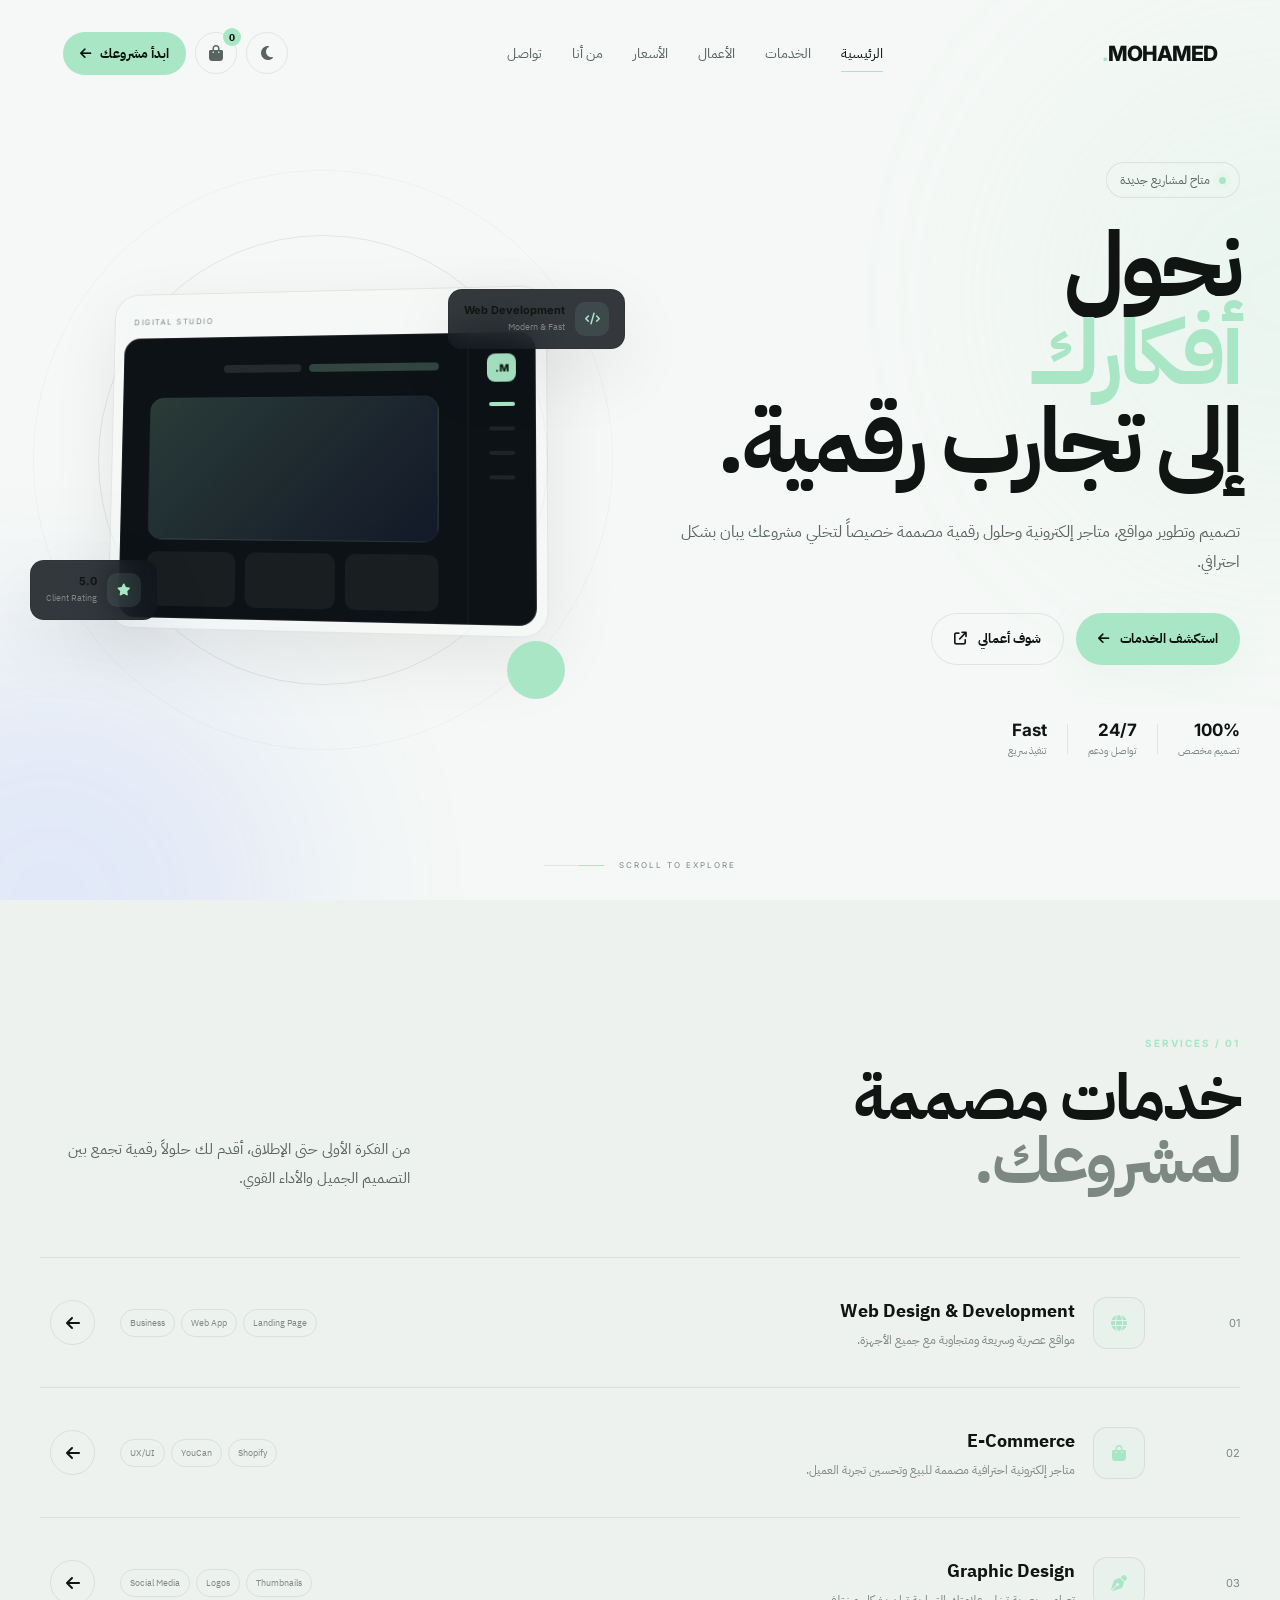
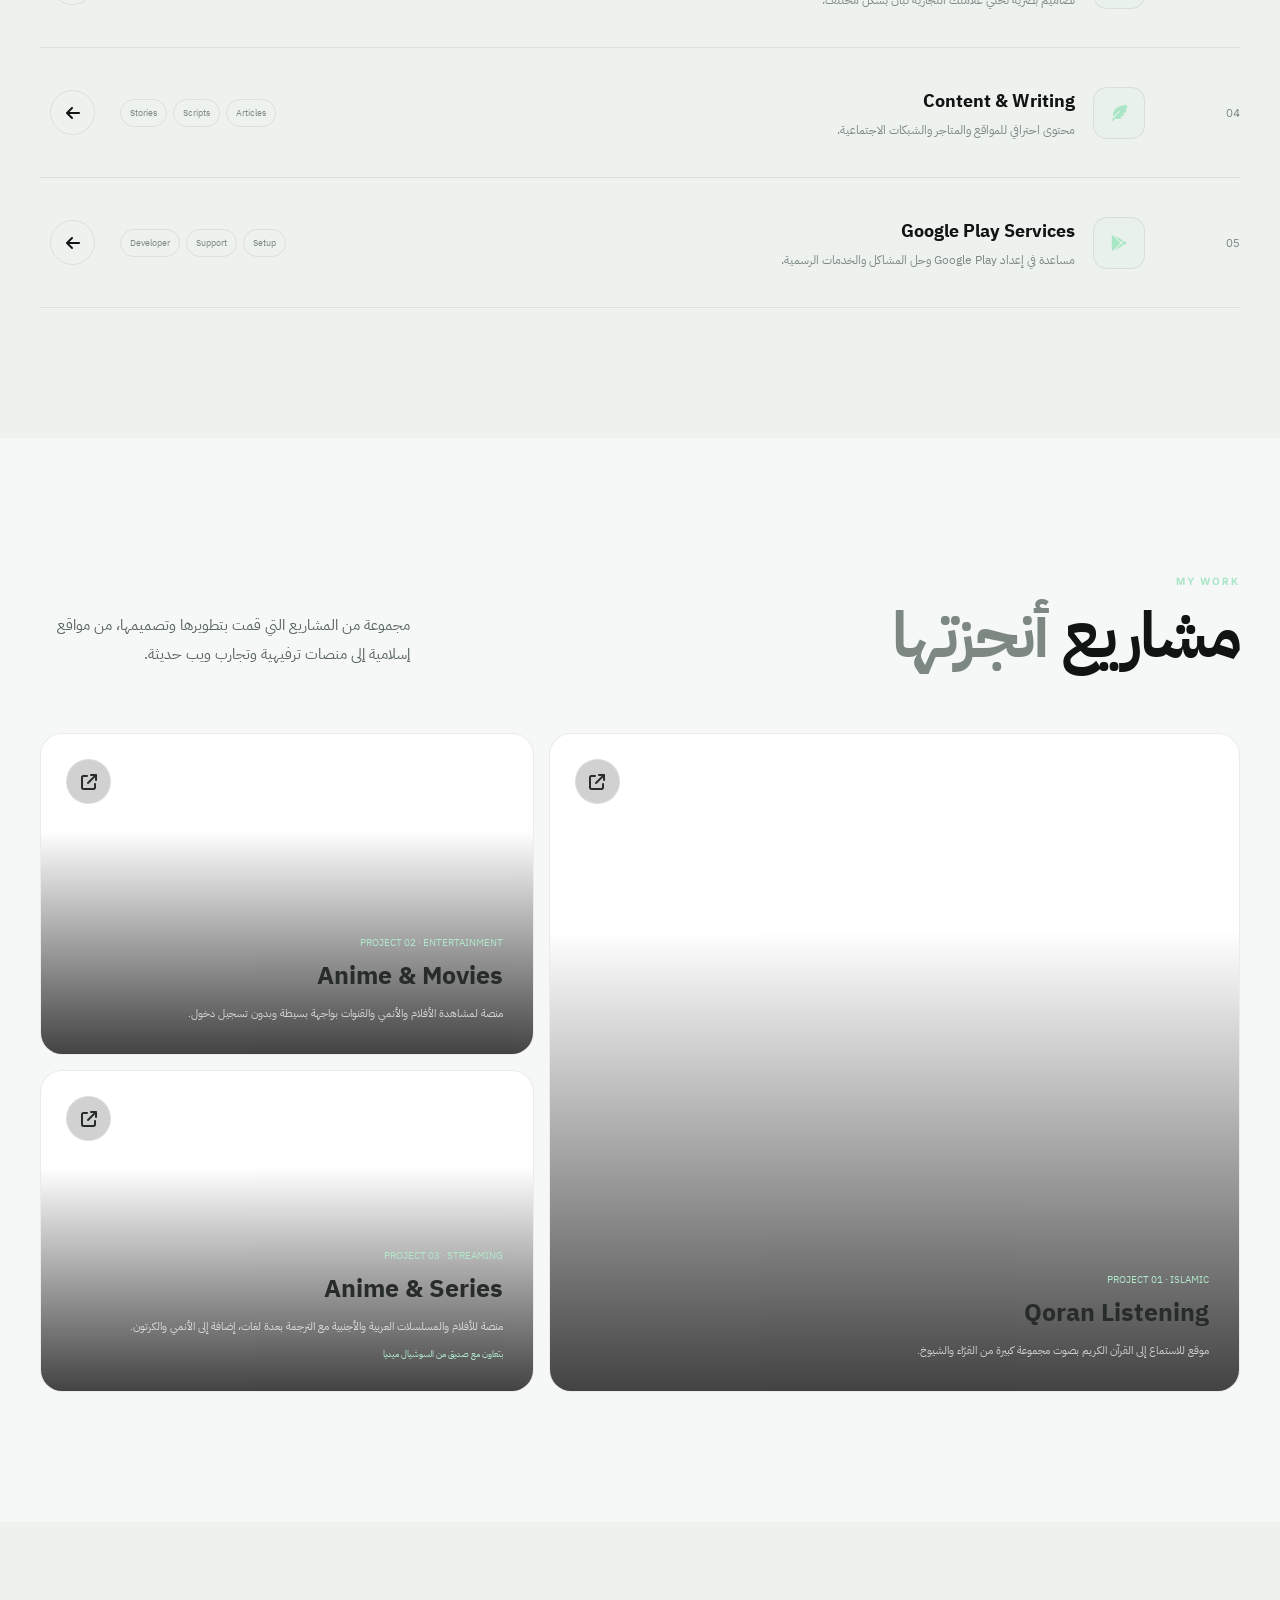
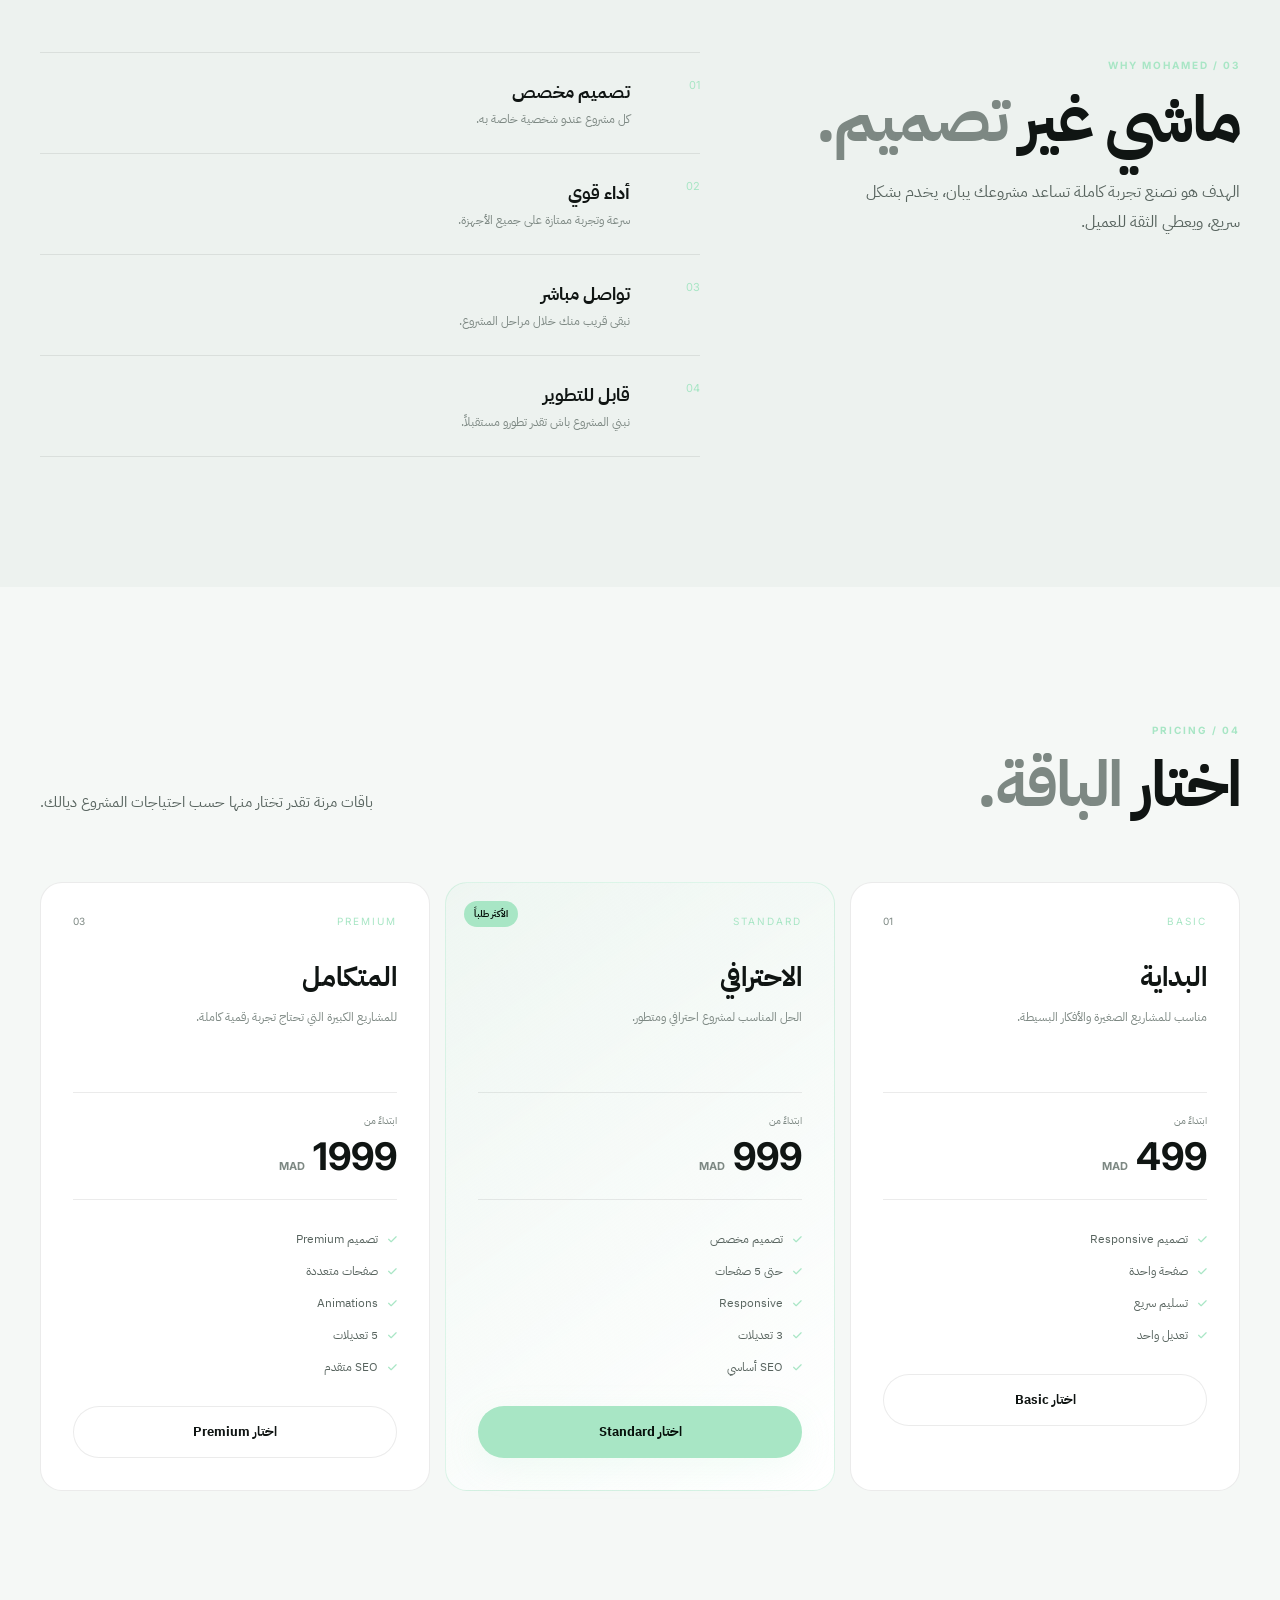
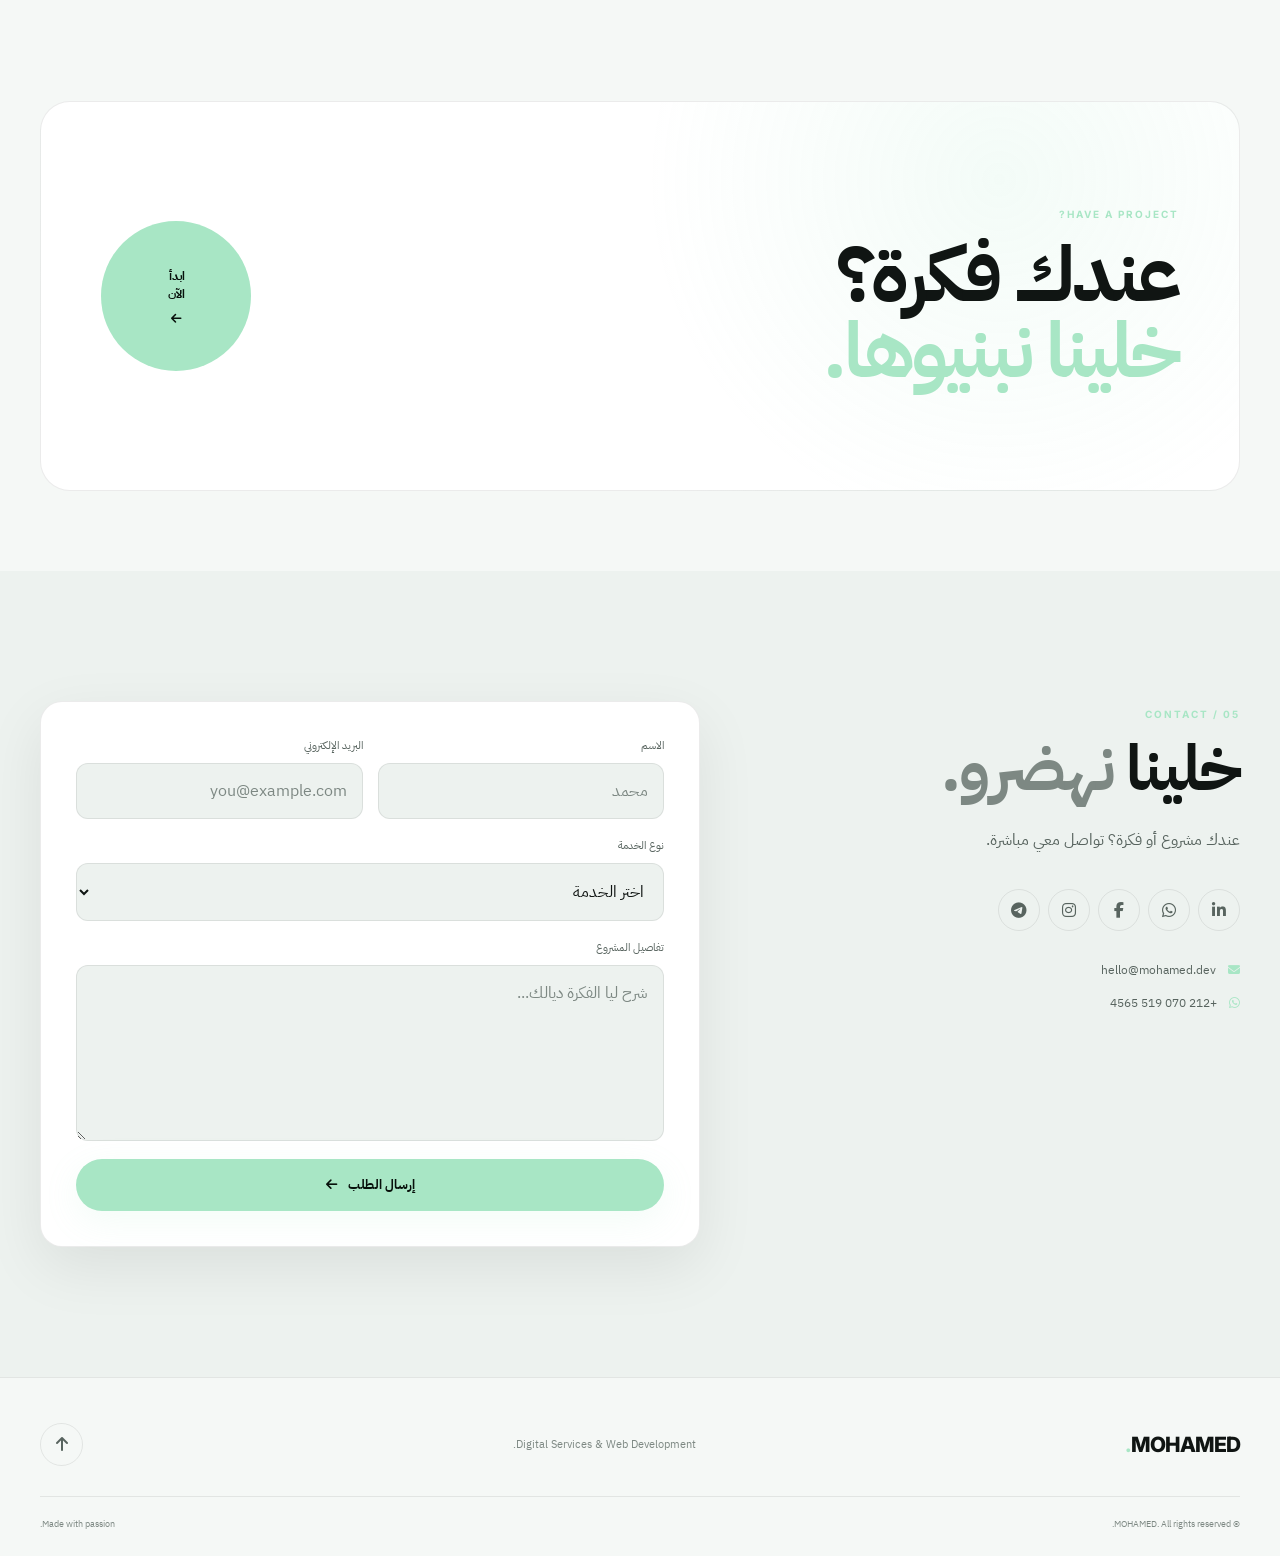
==== index.html @ 5c49cb7f "Add files via upload" ====
<!DOCTYPE html>
<html lang="ar" dir="rtl">
<head>
  <meta charset="UTF-8">
  <meta name="viewport" content="width=device-width, initial-scale=1.0">

  <title>MOHAMED — Digital Services</title>

  <meta name="description"
    content="MOHAMED — خدمات رقمية احترافية في تصميم وتطوير المواقع والتجارة الإلكترونية والتصميم.">

  <link rel="preconnect" href="https://fonts.googleapis.com">
  <link rel="preconnect" href="https://fonts.gstatic.com" crossorigin>

  <link href="https://fonts.googleapis.com/css2?family=IBM+Plex+Sans+Arabic:wght@400;500;600;700&family=Inter:wght@400;500;600;700;800&display=swap" rel="stylesheet">

  <link rel="stylesheet"
    href="https://cdnjs.cloudflare.com/ajax/libs/font-awesome/6.7.2/css/all.min.css">

  <link rel="stylesheet" href="style.css">
</head>

<body>

  <!-- PRELOADER -->
  <div id="preloader">
    <div class="loader-logo">M<span>.</span></div>
  </div>


  <!-- HEADER -->
  <header class="header" id="header">

    <nav class="navbar container">

      <a href="#home" class="logo">
        MOHAMED<span>.</span>
      </a>

      <div class="nav-menu" id="navMenu">

        <a href="#home" class="nav-link active">الرئيسية</a>
        <a href="#services" class="nav-link">الخدمات</a>
        <a href="#work" class="nav-link">الأعمال</a>
        <a href="#pricing" class="nav-link">الأسعار</a>
        <a href="#about" class="nav-link">من أنا</a>
        <a href="#contact" class="nav-link">تواصل</a>

      </div>

      <div class="nav-actions">

        <button class="icon-btn" id="themeToggle">
          <i class="fa-solid fa-moon"></i>
        </button>

        <button class="icon-btn cart-btn" id="cartButton">
          <i class="fa-solid fa-bag-shopping"></i>
          <span class="cart-count" id="cartCount">0</span>
        </button>

        <a href="#contact" class="nav-cta">
          ابدأ مشروعك
          <i class="fa-solid fa-arrow-left"></i>
        </a>

        <button class="mobile-toggle" id="mobileToggle">
          <span></span>
          <span></span>
          <span></span>
        </button>

      </div>

    </nav>

  </header>


  <!-- MAIN -->
  <main>


    <!-- HERO -->
    <section class="hero section" id="home">

      <div class="hero-grid"></div>

      <div class="hero-glow hero-glow-one"></div>
      <div class="hero-glow hero-glow-two"></div>

      <div class="container hero-container">

        <div class="hero-content">

          <div class="hero-badge">
            <span class="status-dot"></span>
            متاح لمشاريع جديدة
          </div>

          <h1 class="hero-title">
            نحول
            <span>أفكارك</span>
            إلى تجارب رقمية.
          </h1>

          <p class="hero-description">
            تصميم وتطوير مواقع، متاجر إلكترونية وحلول رقمية
            مصممة خصيصاً لتخلي مشروعك يبان بشكل احترافي.
          </p>

          <div class="hero-actions">

            <a href="#services" class="btn btn-primary">
              استكشف الخدمات
              <i class="fa-solid fa-arrow-left"></i>
            </a>

            <a href="#work" class="btn btn-secondary">
              شوف أعمالي
              <i class="fa-solid fa-arrow-up-right-from-square"></i>
            </a>

          </div>


          <div class="hero-trust">

            <div class="trust-item">
              <strong>100%</strong>
              <span>تصميم مخصص</span>
            </div>

            <div class="trust-line"></div>

            <div class="trust-item">
              <strong>24/7</strong>
              <span>تواصل ودعم</span>
            </div>

            <div class="trust-line"></div>

            <div class="trust-item">
              <strong>Fast</strong>
              <span>تنفيذ سريع</span>
            </div>

          </div>

        </div>


        <!-- HERO VISUAL -->
        <div class="hero-visual">

          <div class="visual-orbit orbit-one"></div>
          <div class="visual-orbit orbit-two"></div>

          <div class="visual-card main-card">

            <div class="card-top">

              <div class="window-dots">
                <span></span>
                <span></span>
                <span></span>
              </div>

              <span class="card-label">
                DIGITAL STUDIO
              </span>

            </div>


            <div class="visual-screen">

              <div class="screen-sidebar">

                <div class="sidebar-logo">
                  M.
                </div>

                <span class="sidebar-line active"></span>
                <span class="sidebar-line"></span>
                <span class="sidebar-line"></span>
                <span class="sidebar-line"></span>

              </div>


              <div class="screen-content">

                <div class="screen-heading">
                  <span></span>
                  <span></span>
                </div>

                <div class="screen-large"></div>

                <div class="screen-row">
                  <div></div>
                  <div></div>
                  <div></div>
                </div>

              </div>

            </div>

          </div>


          <div class="floating-card floating-card-one">

            <div class="floating-icon">
              <i class="fa-solid fa-code"></i>
            </div>

            <div>
              <strong>Web Development</strong>
              <small>Modern & Fast</small>
            </div>

          </div>


          <div class="floating-card floating-card-two">

            <div class="mini-rating">
              <i class="fa-solid fa-star"></i>
            </div>

            <div>
              <strong>5.0</strong>
              <small>Client Rating</small>
            </div>

          </div>


          <div class="floating-circle">
            <i class="fa-solid fa-arrow-up-right"></i>
          </div>

        </div>

      </div>


      <div class="hero-scroll">

        <span>SCROLL TO EXPLORE</span>

        <div class="scroll-line">
          <span></span>
        </div>

      </div>

    </section>


    <!-- SERVICES -->
    <section class="services section" id="services">

      <div class="container">

        <div class="section-header">

          <div>

            <span class="section-kicker">
              SERVICES / 01
            </span>

            <h2 class="section-title">
              خدمات مصممة
              <span>لمشروعك.</span>
            </h2>

          </div>

          <p class="section-description">
            من الفكرة الأولى حتى الإطلاق، أقدم لك حلولاً رقمية
            تجمع بين التصميم الجميل والأداء القوي.
          </p>

        </div>


        <div class="services-list">


          <!-- SERVICE 01 -->
          <article class="service-item" data-service="web">

            <div class="service-number">01</div>

            <div class="service-main">

              <div class="service-icon">
                <i class="fa-solid fa-globe"></i>
              </div>

              <div>
                <h3>Web Design & Development</h3>

                <p>
                  مواقع عصرية وسريعة ومتجاوبة مع جميع الأجهزة.
                </p>
              </div>

            </div>

            <div class="service-tags">
              <span>Landing Page</span>
              <span>Web App</span>
              <span>Business</span>
            </div>

            <button class="service-arrow">
              <i class="fa-solid fa-arrow-left"></i>
            </button>

          </article>


          <!-- SERVICE 02 -->
          <article class="service-item" data-service="ecommerce">

            <div class="service-number">02</div>

            <div class="service-main">

              <div class="service-icon">
                <i class="fa-solid fa-bag-shopping"></i>
              </div>

              <div>
                <h3>E-Commerce</h3>

                <p>
                  متاجر إلكترونية احترافية مصممة للبيع وتحسين تجربة العميل.
                </p>
              </div>

            </div>

            <div class="service-tags">
              <span>Shopify</span>
              <span>YouCan</span>
              <span>UX/UI</span>
            </div>

            <button class="service-arrow">
              <i class="fa-solid fa-arrow-left"></i>
            </button>

          </article>


          <!-- SERVICE 03 -->
          <article class="service-item" data-service="design">

            <div class="service-number">03</div>

            <div class="service-main">

              <div class="service-icon">
                <i class="fa-solid fa-pen-nib"></i>
              </div>

              <div>
                <h3>Graphic Design</h3>

                <p>
                  تصاميم بصرية تخلي علامتك التجارية تبان بشكل مختلف.
                </p>
              </div>

            </div>

            <div class="service-tags">
              <span>Thumbnails</span>
              <span>Logos</span>
              <span>Social Media</span>
            </div>

            <button class="service-arrow">
              <i class="fa-solid fa-arrow-left"></i>
            </button>

          </article>


          <!-- SERVICE 04 -->
          <article class="service-item" data-service="content">

            <div class="service-number">04</div>

            <div class="service-main">

              <div class="service-icon">
                <i class="fa-solid fa-feather-pointed"></i>
              </div>

              <div>
                <h3>Content & Writing</h3>

                <p>
                  محتوى احترافي للمواقع والمتاجر والشبكات الاجتماعية.
                </p>
              </div>

            </div>

            <div class="service-tags">
              <span>Articles</span>
              <span>Scripts</span>
              <span>Stories</span>
            </div>

            <button class="service-arrow">
              <i class="fa-solid fa-arrow-left"></i>
            </button>

          </article>


          <!-- SERVICE 05 -->
          <article class="service-item" data-service="google-play">

            <div class="service-number">05</div>

            <div class="service-main">

              <div class="service-icon">
                <i class="fa-brands fa-google-play"></i>
              </div>

              <div>
                <h3>Google Play Services</h3>

                <p>
                  مساعدة في إعداد Google Play وحل المشاكل والخدمات الرسمية.
                </p>
              </div>

            </div>

            <div class="service-tags">
              <span>Setup</span>
              <span>Support</span>
              <span>Developer</span>
            </div>

            <button class="service-arrow">
              <i class="fa-solid fa-arrow-left"></i>
            </button>

          </article>

        </div>

      </div>

    </section>
    <!-- =========================
         WORK / PORTFOLIO
    ========================== -->
   <!-- =========================================
     PROJECTS / MY WORK
========================================= -->

<section class="section work" id="projects">

  <div class="container">

    <div class="section-header">

      <div>
        <span class="section-kicker">
          MY WORK
        </span>

        <h2 class="section-title">
          مشاريع <span>أنجزتها</span>
        </h2>
      </div>

      <p class="section-description">
        مجموعة من المشاريع التي قمت بتطويرها وتصميمها،
        من مواقع إسلامية إلى منصات ترفيهية وتجارب ويب حديثة.
      </p>

    </div>


    <div class="work-grid">


      <!-- PROJECT 01 -->

      <article class="project-card project-large">

        <div
          class="project-image project-image-one"
          style="
            background-image:
            url('https://i.ibb.co/Y4vhKQYw/img3.jpg');
          "
        >

          <div class="project-overlay">

            <span>PROJECT 01 · ISLAMIC</span>

            <h3>
              Qoran Listening
            </h3>

            <p>
              موقع للاستماع إلى القرآن الكريم
              بصوت مجموعة كبيرة من القرّاء والشيوخ.
            </p>

            <a
              href="https://mohamed-web-site.github.io/Qoran-listin-free/"
              target="_blank"
              rel="noopener noreferrer"
              aria-label="فتح مشروع القرآن الكريم"
            >
              <i class="fa-solid fa-arrow-up-right-from-square"></i>
            </a>

          </div>

        </div>

      </article>



      <!-- PROJECT 02 -->

      <article class="project-card">

        <div
          class="project-image project-image-two"
          style="
            background-image:
            url('https://i.ibb.co/Mxp50RNy/img.jpg');
          "
        >

          <div class="project-overlay">

            <span>PROJECT 02 · ENTERTAINMENT</span>

            <h3>
              Anime & Movies
            </h3>

            <p>
              منصة لمشاهدة الأفلام والأنمي والقنوات
              بواجهة بسيطة وبدون تسجيل دخول.
            </p>

            <a
              href="https://mohamed-web-site.github.io/Anime-film-canel-watched-free/"
              target="_blank"
              rel="noopener noreferrer"
              aria-label="فتح مشروع الأفلام والأنمي"
            >
              <i class="fa-solid fa-arrow-up-right-from-square"></i>
            </a>

          </div>

        </div>

      </article>



      <!-- PROJECT 03 -->

      <article class="project-card">

        <div
          class="project-image project-image-three"
          style="
            background-image:
            url('https://i.ibb.co/xKLmGhvF/img2g.jpg');
          "
        >

          <div class="project-overlay">

            <span>PROJECT 03 · STREAMING</span>

            <h3>
              Anime & Series
            </h3>

            <p>
              منصة للأفلام والمسلسلات العربية والأجنبية
              مع الترجمة بعدة لغات، إضافة إلى الأنمي والكرتون.
            </p>

            <small>
              بتعاون مع صديق من السوشيال ميديا
            </small>

            <a
              href="https://mohamed-web-site.github.io/abdo-moha-Spiky-pro-anime-film-sirei-watched-free/"
              target="_blank"
              rel="noopener noreferrer"
              aria-label="فتح مشروع الأنمي والمسلسلات"
            >
              <i class="fa-solid fa-arrow-up-right-from-square"></i>
            </a>

          </div>

        </div>

      </article>

    </div>

  </div>

</section>
    <!-- =========================
         WHY MOHAMED
    ========================== -->
    <section class="why section" id="about">

      <div class="container why-container">

        <div class="why-intro">

          <span class="section-kicker">
            WHY MOHAMED / 03
          </span>

          <h2 class="section-title">
            ماشي غير
            <span>تصميم.</span>
          </h2>

          <p>
            الهدف هو نصنع تجربة كاملة تساعد مشروعك يبان،
            يخدم بشكل سريع، ويعطي الثقة للعميل.
          </p>

        </div>


        <div class="why-list">

          <div class="why-item">

            <span>01</span>

            <div>
              <h3>تصميم مخصص</h3>
              <p>كل مشروع عندو شخصية خاصة به.</p>
            </div>

          </div>


          <div class="why-item">

            <span>02</span>

            <div>
              <h3>أداء قوي</h3>
              <p>سرعة وتجربة ممتازة على جميع الأجهزة.</p>
            </div>

          </div>


          <div class="why-item">

            <span>03</span>

            <div>
              <h3>تواصل مباشر</h3>
              <p>نبقى قريب منك خلال مراحل المشروع.</p>
            </div>

          </div>


          <div class="why-item">

            <span>04</span>

            <div>
              <h3>قابل للتطوير</h3>
              <p>نبني المشروع باش تقدر تطورو مستقبلاً.</p>
            </div>

          </div>

        </div>

      </div>

    </section>


    <!-- =========================
         PRICING
    ========================== -->
    <section class="pricing section" id="pricing">

      <div class="container">

        <div class="section-header">

          <div>
            <span class="section-kicker">
              PRICING / 04
            </span>

            <h2 class="section-title">
              اختار
              <span>الباقة.</span>
            </h2>
          </div>

          <p class="section-description">
            باقات مرنة تقدر تختار منها حسب احتياجات المشروع ديالك.
          </p>

        </div>


        <div class="pricing-grid">


          <!-- BASIC -->
          <article class="pricing-card">

            <div class="pricing-top">

              <span class="pricing-name">
                BASIC
              </span>

              <span class="pricing-number">
                01
              </span>

            </div>

            <h3>
              البداية
            </h3>

            <p>
              مناسب للمشاريع الصغيرة والأفكار البسيطة.
            </p>

            <div class="pricing-price">
              <small>ابتداءً من</small>
              <strong>499 <span>MAD</span></strong>
            </div>

            <ul>

              <li>
                <i class="fa-solid fa-check"></i>
                تصميم Responsive
              </li>

              <li>
                <i class="fa-solid fa-check"></i>
                صفحة واحدة
              </li>

              <li>
                <i class="fa-solid fa-check"></i>
                تسليم سريع
              </li>

              <li>
                <i class="fa-solid fa-check"></i>
                تعديل واحد
              </li>

            </ul>

            <button
              class="btn btn-secondary pricing-btn"
              data-package="Basic">
              اختار Basic
            </button>

          </article>


          <!-- STANDARD -->
          <article class="pricing-card featured">

            <div class="popular-badge">
              الأكثر طلباً
            </div>

            <div class="pricing-top">

              <span class="pricing-name">
                STANDARD
              </span>

              <span class="pricing-number">
                02
              </span>

            </div>

            <h3>
              الاحترافي
            </h3>

            <p>
              الحل المناسب لمشروع احترافي ومتطور.
            </p>

            <div class="pricing-price">
              <small>ابتداءً من</small>
              <strong>999 <span>MAD</span></strong>
            </div>

            <ul>

              <li>
                <i class="fa-solid fa-check"></i>
                تصميم مخصص
              </li>

              <li>
                <i class="fa-solid fa-check"></i>
                حتى 5 صفحات
              </li>

              <li>
                <i class="fa-solid fa-check"></i>
                Responsive
              </li>

              <li>
                <i class="fa-solid fa-check"></i>
                3 تعديلات
              </li>

              <li>
                <i class="fa-solid fa-check"></i>
                SEO أساسي
              </li>

            </ul>

            <button
              class="btn btn-primary pricing-btn"
              data-package="Standard">
              اختار Standard
            </button>

          </article>


          <!-- PREMIUM -->
          <article class="pricing-card">

            <div class="pricing-top">

              <span class="pricing-name">
                PREMIUM
              </span>

              <span class="pricing-number">
                03
              </span>

            </div>

            <h3>
              المتكامل
            </h3>

            <p>
              للمشاريع الكبيرة التي تحتاج تجربة رقمية كاملة.
            </p>

            <div class="pricing-price">
              <small>ابتداءً من</small>
              <strong>1999 <span>MAD</span></strong>
            </div>

            <ul>

              <li>
                <i class="fa-solid fa-check"></i>
                تصميم Premium
              </li>

              <li>
                <i class="fa-solid fa-check"></i>
                صفحات متعددة
              </li>

              <li>
                <i class="fa-solid fa-check"></i>
                Animations
              </li>

              <li>
                <i class="fa-solid fa-check"></i>
                5 تعديلات
              </li>

              <li>
                <i class="fa-solid fa-check"></i>
                SEO متقدم
              </li>

            </ul>

            <button
              class="btn btn-secondary pricing-btn"
              data-package="Premium">
              اختار Premium
            </button>

          </article>

        </div>

      </div>

    </section>


    <!-- =========================
         CTA
    ========================== -->
    <section class="cta-section">

      <div class="container">

        <div class="cta-box">

          <div class="cta-content">

            <span class="section-kicker">
              HAVE A PROJECT?
            </span>

            <h2>
              عندك فكرة؟
              <br>
              <span>خلينا نبنيوها.</span>
            </h2>

          </div>

          <a href="#contact" class="cta-circle">

            <span>
              ابدأ<br>
              الآن
            </span>

            <i class="fa-solid fa-arrow-left"></i>

          </a>

        </div>

      </div>

    </section>


    <!-- =========================
         CONTACT
    ========================== -->
    <section class="contact section" id="contact">

      <div class="container">

        <div class="contact-grid">


          <div class="contact-info">

            <span class="section-kicker">
              CONTACT / 05
            </span>

            <h2 class="section-title">
              خلينا
              <span>نهضرو.</span>
            </h2>

            <p>
              عندك مشروع أو فكرة؟ تواصل معي مباشرة.
            </p>


            <div class="social-links">

              <a
                href="https://www.linkedin.com/in/mohamed-iraqi-320a68382"
                target="_blank"
                rel="noopener noreferrer">
                <i class="fa-brands fa-linkedin-in"></i>
              </a>

              <a
                href="https://wa.me/2120705194565"
                target="_blank"
                rel="noopener noreferrer">
                <i class="fa-brands fa-whatsapp"></i>
              </a>

              <a
                href="https://www.facebook.com/profile.php?id=61587410465549"
                target="_blank"
                rel="noopener noreferrer">
                <i class="fa-brands fa-facebook-f"></i>
              </a>

              <a
                href="https://www.instagram.com/miiii__11_"
                target="_blank"
                rel="noopener noreferrer">
                <i class="fa-brands fa-instagram"></i>
              </a>

              <a
                href="https://t.me/MOHAMED_WAC_11"
                target="_blank"
                rel="noopener noreferrer">
                <i class="fa-brands fa-telegram"></i>
              </a>

            </div>


            <div class="contact-links">

              <a href="mailto:hello@mohamed.dev">
                <i class="fa-solid fa-envelope"></i>
                <span>hello@mohamed.dev</span>
              </a>

              <a href="https://wa.me/212705194565"
                 target="_blank">
                <i class="fa-brands fa-whatsapp"></i>
                <span>+212 070 519 4565</span>
              </a>

            </div>

          </div>


          <form class="contact-form" id="contactForm">

            <div class="form-row">

              <div class="form-group">

                <label for="name">
                  الاسم
                </label>

                <input
                  type="text"
                  id="name"
                  name="name"
                  placeholder="محمد"
                  required>

              </div>


              <div class="form-group">

                <label for="email">
                  البريد الإلكتروني
                </label>

                <input
                  type="email"
                  id="email"
                  name="email"
                  placeholder="you@example.com"
                  required>

              </div>

            </div>


            <div class="form-group">

              <label for="subject">
                نوع الخدمة
              </label>

              <select id="subject" name="subject">

                <option value="">
                  اختر الخدمة
                </option>

                <option value="web">
                  Web Design & Development
                </option>

                <option value="ecommerce">
                  E-Commerce
                </option>

                <option value="design">
                  Graphic Design
                </option>

                <option value="content">
                  Content & Writing
                </option>

                <option value="google-play">
                  Google Play Services
                </option>

              </select>

            </div>


            <div class="form-group">

              <label for="message">
                تفاصيل المشروع
              </label>

              <textarea
                id="message"
                name="message"
                rows="6"
                placeholder="شرح ليا الفكرة ديالك..."
                required></textarea>

            </div>


            <button
              type="submit"
              class="btn btn-primary form-submit">

              إرسال الطلب

              <i class="fa-solid fa-arrow-left"></i>

            </button>

          </form>

        </div>

      </div>

    </section>

  </main>


  <!-- =========================
       FOOTER
  ========================== -->
  <footer class="footer">

    <div class="container">

      <div class="footer-top">

        <a href="#home" class="logo">
          MOHAMED<span>.</span>
        </a>

        <p>
          Digital Services & Web Development.
        </p>

        <a href="#home"
           class="back-top"
           aria-label="العودة للأعلى">

          <i class="fa-solid fa-arrow-up"></i>

        </a>

      </div>


      <div class="footer-bottom">

        <span>
          © <span id="currentYear"></span>
          MOHAMED. All rights reserved.
        </span>

        <span>
          Made with passion.
        </span>

      </div>

    </div>

  </footer>


  <!-- =========================
       CART OVERLAY
  ========================== -->

  <div class="cart-overlay" id="cartOverlay"></div>


  <!-- CART DRAWER -->

  <aside class="cart-drawer" id="cartDrawer">

    <div class="cart-header">

      <h3>
        سلة الخدمات
      </h3>

      <button
        id="closeCart"
        class="icon-btn">

        <i class="fa-solid fa-xmark"></i>

      </button>

    </div>


    <div class="cart-items" id="cartItems">

      <div class="empty-cart">

        <i class="fa-solid fa-bag-shopping"></i>

        <h4>
          السلة فارغة
        </h4>

        <p>
          أضف خدمة باش تبدا الطلب.
        </p>

      </div>

    </div>


    <div class="cart-footer">

      <div class="cart-total">

        <span>
          المجموع
        </span>

        <strong id="cartTotal">
          0 MAD
        </strong>

      </div>


      <button
        class="btn btn-primary checkout-btn"
        id="checkoutButton">

        متابعة الطلب

        <i class="fa-solid fa-arrow-left"></i>

      </button>

    </div>

  </aside>


  <!-- =========================
       TOAST
  ========================== -->

  <div class="toast" id="toast">

    <i class="fa-solid fa-circle-check"></i>

    <span id="toastMessage">
      تم بنجاح
    </span>

  </div>


  <!-- JAVASCRIPT -->

  <script src="script.js"></script>

</body>
</html>
---- style.css ----
/* =========================================
   MOHAMED STORE — STYLE.CSS
   PART 1 / 3
========================================= */

:root {
  --bg: #0b0f0e;
  --bg-soft: #101615;
  --card: #141b19;
  --card-hover: #19211f;

  --text: #f4f7f5;
  --text-soft: #aab5b0;
  --text-muted: #697570;

  --accent: #a8e6c5;
  --accent-dark: #7dcc9f;

  --border: rgba(255,255,255,.08);
  --border-hover: rgba(168,230,197,.35);

  --shadow: 0 25px 80px rgba(0,0,0,.35);

  --radius: 22px;
  --container: 1200px;

  --transition: .35s cubic-bezier(.2,.8,.2,1);
}


/* =========================================
   LIGHT MODE
========================================= */

body.light {
  --bg: #f5f8f6;
  --bg-soft: #edf2ef;
  --card: #ffffff;
  --card-hover: #f8faf9;

  --text: #101513;
  --text-soft: #58645f;
  --text-muted: #7d8883;

  --border: rgba(0,0,0,.08);
  --border-hover: rgba(60,150,105,.3);

  --shadow: 0 25px 70px rgba(0,0,0,.08);
}


/* =========================================
   RESET
========================================= */

* {
  margin: 0;
  padding: 0;
  box-sizing: border-box;
}

html {
  scroll-behavior: smooth;
}

body {
  font-family:
    "IBM Plex Sans Arabic",
    "Inter",
    sans-serif;

  background: var(--bg);
  color: var(--text);

  overflow-x: hidden;

  transition:
    background .4s ease,
    color .4s ease;
}

body.no-scroll {
  overflow: hidden;
}

a {
  color: inherit;
  text-decoration: none;
}

button,
input,
textarea,
select {
  font: inherit;
}

button {
  border: 0;
  cursor: pointer;
}

img {
  max-width: 100%;
  display: block;
}


/* =========================================
   CONTAINER
========================================= */

.container {
  width: min(
    calc(100% - 48px),
    var(--container)
  );

  margin-inline: auto;
}


/* =========================================
   PRELOADER
========================================= */

#preloader {
  position: fixed;
  inset: 0;

  z-index: 9999;

  display: grid;
  place-items: center;

  background: var(--bg);

  transition:
    opacity .5s ease,
    visibility .5s ease;
}

#preloader.hide {
  opacity: 0;
  visibility: hidden;
}

.loader-logo {
  font-family: "Inter", sans-serif;

  font-size: 60px;
  font-weight: 800;

  letter-spacing: -5px;

  animation: loaderPulse 1s infinite alternate;
}

.loader-logo span {
  color: var(--accent);
}

@keyframes loaderPulse {
  from {
    opacity: .35;
    transform: scale(.95);
  }

  to {
    opacity: 1;
    transform: scale(1);
  }
}


/* =========================================
   HEADER
========================================= */

.header {
  position: fixed;

  top: 0;
  left: 0;
  right: 0;

  z-index: 1000;

  padding-top: 18px;

  transition: var(--transition);
}

.header.scrolled {
  padding-top: 10px;
}

.navbar {
  height: 70px;

  display: flex;
  align-items: center;
  justify-content: space-between;

  padding-inline: 22px;

  border: 1px solid transparent;

  transition: var(--transition);
}

.header.scrolled .navbar {
  background: rgba(11,15,14,.72);

  backdrop-filter: blur(20px);

  border-color: var(--border);

  border-radius: 18px;

  box-shadow:
    0 15px 50px rgba(0,0,0,.15);
}


/* =========================================
   LOGO
========================================= */

.logo {
  font-family: "Inter", sans-serif;

  font-size: 21px;
  font-weight: 800;

  letter-spacing: -1px;
}

.logo span {
  color: var(--accent);
}


/* =========================================
   NAVIGATION
========================================= */

.nav-menu {
  display: flex;

  align-items: center;

  gap: 30px;
}

.nav-link {
  position: relative;

  font-size: 14px;

  color: var(--text-soft);

  transition: var(--transition);
}

.nav-link:hover,
.nav-link.active {
  color: var(--text);
}

.nav-link::after {
  content: "";

  position: absolute;

  bottom: -8px;
  right: 0;

  width: 0;
  height: 1px;

  background: var(--accent);

  transition: var(--transition);
}

.nav-link:hover::after,
.nav-link.active::after {
  width: 100%;
}


/* =========================================
   NAV ACTIONS
========================================= */

.nav-actions {
  display: flex;

  align-items: center;

  gap: 9px;
}

.icon-btn {
  width: 42px;
  height: 42px;

  display: grid;
  place-items: center;

  background: transparent;

  color: var(--text-soft);

  border: 1px solid var(--border);

  border-radius: 50%;

  transition: var(--transition);
}

.icon-btn:hover {
  color: var(--text);

  border-color: var(--border-hover);

  transform: translateY(-2px);
}


/* =========================================
   CART BUTTON
========================================= */

.cart-btn {
  position: relative;
}

.cart-count {
  position: absolute;

  top: -5px;
  right: -5px;

  min-width: 18px;
  height: 18px;

  display: grid;
  place-items: center;

  padding: 2px;

  border-radius: 50%;

  background: var(--accent);

  color: #07100b;

  font-size: 10px;
  font-weight: 800;
}


/* =========================================
   NAV CTA
========================================= */

.nav-cta {
  display: flex;
  align-items: center;

  gap: 9px;

  padding: 12px 17px;

  background: var(--accent);

  color: #07100b;

  border-radius: 999px;

  font-size: 13px;
  font-weight: 700;

  transition: var(--transition);
}

.nav-cta:hover {
  background: var(--accent-dark);

  transform: translateY(-2px);
}


/* =========================================
   MOBILE BUTTON
========================================= */

.mobile-toggle {
  display: none;

  width: 42px;
  height: 42px;

  background: transparent;

  border: 1px solid var(--border);

  border-radius: 50%;
}

.mobile-toggle span {
  display: block;

  width: 18px;
  height: 1px;

  margin: 4px auto;

  background: var(--text);

  transition: var(--transition);
}


/* =========================================
   GLOBAL SECTIONS
========================================= */

.section {
  position: relative;

  padding: 130px 0;
}

.section-header {
  display: flex;

  justify-content: space-between;
  align-items: flex-end;

  gap: 40px;

  margin-bottom: 65px;
}

.section-kicker {
  display: inline-block;

  margin-bottom: 18px;

  font-family: "Inter", sans-serif;

  font-size: 10px;
  font-weight: 700;

  letter-spacing: 2px;

  color: var(--accent);
}

.section-title {
  max-width: 650px;

  font-size: clamp(40px, 5vw, 72px);

  line-height: .98;

  letter-spacing: -2px;

  font-weight: 700;
}

.section-title span {
  color: var(--text-muted);
}

.section-description {
  max-width: 370px;

  color: var(--text-soft);

  font-size: 15px;

  line-height: 1.9;
}


/* =========================================
   HERO
========================================= */

.hero {
  min-height: 100vh;

  display: flex;
  align-items: center;

  padding-top: 150px;

  overflow: hidden;
}

.hero-grid {
  position: absolute;

  inset: 0;

  opacity: .25;

  background-image:
    linear-gradient(
      rgba(255,255,255,.025) 1px,
      transparent 1px
    ),
    linear-gradient(
      90deg,
      rgba(255,255,255,.025) 1px,
      transparent 1px
    );

  background-size: 70px 70px;

  mask-image:
    radial-gradient(
      ellipse at center,
      black 20%,
      transparent 75%
    );
}

.hero-glow {
  position: absolute;

  width: 500px;
  height: 500px;

  border-radius: 50%;

  filter: blur(100px);

  pointer-events: none;

  opacity: .12;
}

.hero-glow-one {
  background: var(--accent);

  top: 5%;
  right: -250px;
}

.hero-glow-two {
  background: #5276ff;

  bottom: -250px;
  left: -200px;
}


/* =========================================
   HERO CONTAINER
========================================= */

.hero-container {
  display: grid;

  grid-template-columns:
    1fr 1fr;

  align-items: center;

  gap: 70px;

  position: relative;

  z-index: 2;
}


/* =========================================
   HERO CONTENT
========================================= */

.hero-content {
  position: relative;
}

.hero-badge {
  display: inline-flex;

  align-items: center;

  gap: 9px;

  padding: 8px 13px;

  margin-bottom: 25px;

  border: 1px solid var(--border);

  border-radius: 999px;

  background: rgba(255,255,255,.025);

  color: var(--text-soft);

  font-size: 12px;
}

.status-dot {
  width: 7px;
  height: 7px;

  border-radius: 50%;

  background: var(--accent);

  box-shadow:
    0 0 0 5px rgba(159,227,192,.08);

  animation: dotPulse 2s infinite;
}

@keyframes dotPulse {
  50% {
    box-shadow:
      0 0 0 10px rgba(159,227,192,0);
  }
}


/* =========================================
   HERO TITLE
========================================= */

.hero-title {
  max-width: 750px;

  font-size: clamp(
    55px,
    7vw,
    94px
  );

  line-height: .98;

  letter-spacing: -4px;

  font-weight: 700;
}

.hero-title span {
  display: block;

  color: var(--accent);
}

.hero-description {
  max-width: 570px;

  margin-top: 30px;

  color: var(--text-soft);

  font-size: 16px;

  line-height: 1.9;
}


/* =========================================
   HERO BUTTONS
========================================= */

.hero-actions {
  display: flex;

  align-items: center;

  gap: 12px;

  margin-top: 35px;
}

.btn {
  display: inline-flex;

  align-items: center;
  justify-content: center;

  gap: 11px;

  min-height: 52px;

  padding: 0 22px;

  border-radius: 999px;

  font-size: 13px;

  font-weight: 700;

  transition: var(--transition);
}

.btn i {
  transition: transform .3s ease;
}

.btn:hover i {
  transform: translateX(-4px);
}

.btn-primary {
  background: var(--accent);

  color: #07100b;

  box-shadow:
    0 10px 35px rgba(159,227,192,.12);
}

.btn-primary:hover {
  background: var(--accent-dark);

  transform: translateY(-3px);

  box-shadow:
    0 15px 45px rgba(159,227,192,.2);
}

.btn-secondary {
  color: var(--text);

  border: 1px solid var(--border);

  background: rgba(255,255,255,.025);
}

.btn-secondary:hover {
  border-color: var(--border-hover);

  background: var(--card);

  transform: translateY(-3px);
}


/* =========================================
   HERO TRUST
========================================= */

.hero-trust {
  display: flex;

  align-items: center;

  gap: 20px;

  margin-top: 55px;
}

.trust-item {
  display: flex;

  flex-direction: column;

  gap: 3px;
}

.trust-item strong {
  font-family: "Inter", sans-serif;

  font-size: 17px;
}

.trust-item span {
  font-size: 10px;

  color: var(--text-muted);
}

.trust-line {
  width: 1px;
  height: 30px;

  background: var(--border);
}


/* =========================================
   HERO VISUAL
========================================= */

.hero-visual {
  position: relative;

  height: 570px;

  display: grid;

  place-items: center;
}

.visual-orbit {
  position: absolute;

  border: 1px solid var(--border);

  border-radius: 50%;

  animation:
    orbitRotate 18s linear infinite;
}

.orbit-one {
  width: 450px;
  height: 450px;
}

.orbit-two {
  width: 580px;
  height: 580px;

  opacity: .4;

  animation-direction: reverse;

  animation-duration: 25s;
}

@keyframes orbitRotate {
  to {
    transform: rotate(360deg);
  }
}


/* =========================================
   MAIN VISUAL CARD
========================================= */

.visual-card {
  position: relative;

  width: min(440px, 80%);

  aspect-ratio: 1 / .78;

  padding: 10px;

  background: rgba(255,255,255,.05);

  border: 1px solid var(--border);

  border-radius: 25px;

  backdrop-filter: blur(20px);

  box-shadow: var(--shadow);

  transform:
    perspective(1000px)
    rotateY(-8deg)
    rotateX(4deg);

  transition:
    transform .6s ease;
}

.visual-card:hover {
  transform:
    perspective(1000px)
    rotateY(0)
    rotateX(0)
    translateY(-8px);
}


/* =========================================
   VISUAL CARD TOP
========================================= */

.card-top {
  height: 35px;

  display: flex;

  align-items: center;

  justify-content: space-between;

  padding-inline: 10px;
}

.window-dots {
  display: flex;

  gap: 5px;
}

.window-dots span {
  width: 6px;
  height: 6px;

  border-radius: 50%;

  background: var(--text-muted);
}

.card-label {
  font-family: "Inter", sans-serif;

  font-size: 8px;

  letter-spacing: 1.5px;

  color: var(--text-muted);
}


/* =========================================
   VISUAL SCREEN
========================================= */

.visual-screen {
  height: calc(100% - 35px);

  display: flex;

  overflow: hidden;

  border-radius: 17px;

  background: #0d1216;

  border: 1px solid rgba(255,255,255,.05);
}

.screen-sidebar {
  width: 65px;

  display: flex;

  flex-direction: column;

  align-items: center;

  gap: 20px;

  padding-top: 20px;

  border-left:
    1px solid rgba(255,255,255,.05);
}

.sidebar-logo {
  width: 28px;
  height: 28px;

  display: grid;

  place-items: center;

  border-radius: 8px;

  background: var(--accent);

  color: #07100b;

  font-family: "Inter", sans-serif;

  font-size: 10px;

  font-weight: 800;
}

.sidebar-line {
  width: 25px;
  height: 4px;

  border-radius: 10px;

  background: rgba(255,255,255,.08);
}

.sidebar-line.active {
  background: var(--accent);
}


/* =========================================
   SCREEN CONTENT
========================================= */

.screen-content {
  flex: 1;

  padding: 28px;
}

.screen-heading {
  display: flex;

  gap: 8px;

  margin-bottom: 25px;
}

.screen-heading span {
  width: 80px;
  height: 8px;

  border-radius: 5px;

  background: rgba(255,255,255,.1);
}

.screen-heading span:first-child {
  width: 130px;

  background:
    rgba(159,227,192,.25);
}

.screen-large {
  height: 145px;

  border-radius: 15px;

  background:
    linear-gradient(
      135deg,
      rgba(159,227,192,.2),
      rgba(90,110,255,.08)
    );

  border:
    1px solid rgba(255,255,255,.05);
}

.screen-row {
  display: grid;

  grid-template-columns:
    repeat(3, 1fr);

  gap: 10px;

  margin-top: 12px;
}

.screen-row div {
  height: 55px;

  border-radius: 10px;

  background: rgba(255,255,255,.05);
}


/* =========================================
   FLOATING CARDS
========================================= */

.floating-card {
  position: absolute;

  display: flex;

  align-items: center;

  gap: 10px;

  padding: 12px 15px;

  background:
    rgba(18,23,29,.85);

  border:
    1px solid var(--border);

  backdrop-filter: blur(18px);

  border-radius: 14px;

  box-shadow: var(--shadow);

  animation:
    floating 4s ease-in-out infinite;
}

.floating-card strong {
  display: block;

  font-family: "Inter", sans-serif;

  font-size: 11px;
}

.floating-card small {
  display: block;

  margin-top: 3px;

  color: var(--text-muted);

  font-size: 9px;
}

.floating-card-one {
  right: -20px;
  top: 20%;

  animation-delay: -.8s;
}

.floating-card-two {
  left: -10px;
  bottom: 22%;

  animation-delay: -2s;
}

.floating-icon,
.mini-rating {
  width: 34px;
  height: 34px;

  display: grid;

  place-items: center;

  border-radius: 10px;

  background:
    rgba(159,227,192,.1);

  color: var(--accent);

  font-size: 12px;
}

@keyframes floating {
  50% {
    transform: translateY(-12px);
  }
}

.floating-circle {
  position: absolute;

  bottom: 8%;
  right: 7%;

  width: 58px;
  height: 58px;

  display: grid;

  place-items: center;

  border-radius: 50%;

  background: var(--accent);

  color: #07100b;

  animation:
    floating 3.5s ease-in-out infinite;
}


/* =========================================
   HERO SCROLL
========================================= */

.hero-scroll {
  position: absolute;

  bottom: 30px;
  left: 50%;

  transform: translateX(-50%);

  display: flex;

  align-items: center;

  gap: 15px;

  color: var(--text-muted);

  font-family: "Inter", sans-serif;

  font-size: 8px;

  letter-spacing: 2px;
}

.scroll-line {
  width: 60px;
  height: 1px;

  background: var(--border);

  overflow: hidden;
}

.scroll-line span {
  display: block;

  width: 25px;
  height: 1px;

  background: var(--accent);

  animation:
    scrollLine 2s infinite;
}

@keyframes scrollLine {
  from {
    transform: translateX(60px);
  }

  to {
    transform: translateX(-25px);
  }
}
/* =========================================
   MOHAMED STORE — STYLE.CSS
   PART 2 / 3
========================================= */


/* =========================================
   SERVICES
========================================= */

.services {
  background: var(--bg-soft);
}

.services-list {
  border-top: 1px solid var(--border);
}

.service-item {
  position: relative;

  display: grid;

  grid-template-columns:
    70px 1fr 300px 55px;

  align-items: center;

  gap: 25px;

  min-height: 130px;

  padding: 20px 0;

  border-bottom: 1px solid var(--border);

  transition: var(--transition);
}

.service-item:hover {
  padding-inline: 20px;

  background: var(--card);

  border-radius: 16px;

  border-color: var(--border-hover);
}

.service-number {
  font-family: "Inter", sans-serif;

  color: var(--text-muted);

  font-size: 11px;
}

.service-main {
  display: flex;

  align-items: center;

  gap: 18px;
}

.service-icon {
  width: 52px;
  height: 52px;

  flex-shrink: 0;

  display: grid;

  place-items: center;

  border: 1px solid var(--border);

  border-radius: 14px;

  color: var(--accent);

  background:
    rgba(159,227,192,.04);

  transition: var(--transition);
}

.service-item:hover .service-icon {
  background: var(--accent);

  color: #07100b;

  transform: rotate(-5deg);
}

.service-main h3 {
  font-size: 18px;

  margin-bottom: 7px;
}

.service-main p {
  color: var(--text-muted);

  font-size: 12px;
}

.service-tags {
  display: flex;

  justify-content: flex-end;

  flex-wrap: wrap;

  gap: 6px;
}

.service-tags span {
  padding: 6px 9px;

  border: 1px solid var(--border);

  border-radius: 999px;

  color: var(--text-muted);

  font-size: 9px;
}

.service-arrow {
  width: 45px;
  height: 45px;

  display: grid;

  place-items: center;

  border: 1px solid var(--border);

  border-radius: 50%;

  background: transparent;

  color: var(--text);

  transition: var(--transition);
}

.service-item:hover .service-arrow {
  background: var(--accent);

  color: #07100b;

  transform: rotate(45deg);
}


/* =========================================
   WORK / PORTFOLIO
========================================= */

.work-grid {
  display: grid;

  grid-template-columns:
    1.4fr 1fr;

  gap: 15px;
}

.project-card {
  min-height: 320px;

  overflow: hidden;

  border-radius: var(--radius);

  border: 1px solid var(--border);

  background: var(--card);
}

.project-large {
  grid-row: span 2;

  min-height: 655px;
}

.project-image {
  width: 100%;
  height: 100%;

  min-height: 320px;

  position: relative;

  background-size: cover;

  background-position: center;

  transition:
    transform .7s ease;
}


/* PROJECT VISUAL 01 */

.project-image-one {
  background:
    radial-gradient(
      circle at 70% 30%,
      rgba(159,227,192,.35),
      transparent 30%
    ),
    linear-gradient(
      135deg,
      #111b1a,
      #0b1014 60%,
      #172522
    );
}


/* PROJECT VISUAL 02 */

.project-image-two {
  background:
    radial-gradient(
      circle at 30% 60%,
      rgba(100,130,255,.3),
      transparent 35%
    ),
    linear-gradient(
      135deg,
      #111522,
      #090c12
    );
}


/* PROJECT VISUAL 03 */

.project-image-three {
  background:
    radial-gradient(
      circle at 70% 40%,
      rgba(230,190,130,.2),
      transparent 35%
    ),
    linear-gradient(
      135deg,
      #191612,
      #0d0d0d
    );
}

.project-large .project-image {
  min-height: 655px;
}

.project-card:hover .project-image {
  transform: scale(1.04);
}


/* PROJECT OVERLAY */

.project-overlay {
  position: absolute;

  inset: 0;

  display: flex;

  flex-direction: column;

  justify-content: flex-end;

  padding: 30px;

  background:
    linear-gradient(
      transparent 30%,
      rgba(0,0,0,.82)
    );

  opacity: .9;
}

.project-overlay span {
  color: var(--accent);

  font-size: 10px;
}

.project-overlay h3 {
  margin-top: 7px;

  font-size: 25px;
}

.project-overlay a {
  position: absolute;

  top: 25px;
  left: 25px;

  width: 45px;
  height: 45px;

  display: grid;

  place-items: center;

  border:
    1px solid rgba(255,255,255,.2);

  border-radius: 50%;

  background:
    rgba(0,0,0,.2);

  transition: var(--transition);
}

.project-overlay a:hover {
  background: var(--accent);

  color: #07100b;

  transform: rotate(45deg);
}


/* =========================================
   WHY MOHAMED
========================================= */

.why {
  background: var(--bg-soft);
}

.why-container {
  display: grid;

  grid-template-columns:
    .8fr 1.2fr;

  gap: 100px;
}

.why-intro p {
  max-width: 400px;

  margin-top: 25px;

  color: var(--text-soft);

  line-height: 1.9;
}

.why-list {
  border-top: 1px solid var(--border);
}

.why-item {
  display: grid;

  grid-template-columns:
    50px 1fr;

  gap: 20px;

  padding: 25px 0;

  border-bottom:
    1px solid var(--border);

  transition: var(--transition);
}

.why-item:hover {
  padding-inline: 15px;
}

.why-item > span {
  font-family: "Inter", sans-serif;

  font-size: 11px;

  color: var(--accent);
}

.why-item h3 {
  font-size: 18px;
}

.why-item p {
  margin-top: 5px;

  color: var(--text-muted);

  font-size: 12px;
}


/* =========================================
   PRICING
========================================= */

.pricing-grid {
  display: grid;

  grid-template-columns:
    repeat(3, 1fr);

  gap: 15px;
}

.pricing-card {
  position: relative;

  padding: 32px;

  background: var(--card);

  border:
    1px solid var(--border);

  border-radius: var(--radius);

  transition: var(--transition);
}

.pricing-card:hover {
  transform: translateY(-8px);

  border-color:
    var(--border-hover);

  box-shadow: var(--shadow);
}

.pricing-card.featured {
  border-color:
    rgba(159,227,192,.35);

  background:
    linear-gradient(
      145deg,
      rgba(159,227,192,.07),
      var(--card)
    );
}


/* POPULAR */

.popular-badge {
  position: absolute;

  top: 18px;
  left: 18px;

  padding: 6px 10px;

  border-radius: 999px;

  background: var(--accent);

  color: #07100b;

  font-size: 9px;

  font-weight: 700;
}


/* PRICING TOP */

.pricing-top {
  display: flex;

  justify-content: space-between;

  margin-bottom: 30px;
}

.pricing-name {
  font-family: "Inter", sans-serif;

  font-size: 10px;

  letter-spacing: 2px;

  color: var(--accent);
}

.pricing-number {
  font-family: "Inter", sans-serif;

  color: var(--text-muted);

  font-size: 10px;
}


/* PRICING TITLE */

.pricing-card h3 {
  font-size: 27px;

  margin-bottom: 10px;
}

.pricing-card > p {
  min-height: 55px;

  color: var(--text-muted);

  font-size: 12px;

  line-height: 1.7;
}


/* PRICE */

.pricing-price {
  margin: 30px 0;

  padding: 20px 0;

  border-top:
    1px solid var(--border);

  border-bottom:
    1px solid var(--border);
}

.pricing-price small {
  display: block;

  margin-bottom: 5px;

  color: var(--text-muted);

  font-size: 10px;
}

.pricing-price strong {
  font-family: "Inter", sans-serif;

  font-size: 38px;
}

.pricing-price strong span {
  font-size: 11px;

  color: var(--text-muted);
}


/* FEATURES */

.pricing-card ul {
  list-style: none;

  display: flex;

  flex-direction: column;

  gap: 14px;

  margin-bottom: 30px;
}

.pricing-card li {
  display: flex;

  align-items: center;

  gap: 10px;

  color: var(--text-soft);

  font-size: 12px;
}

.pricing-card li i {
  color: var(--accent);

  font-size: 10px;
}

.pricing-btn {
  width: 100%;
}


/* =========================================
   CTA SECTION
========================================= */

.cta-section {
  padding: 80px 0;
}

.cta-box {
  position: relative;

  display: flex;

  justify-content: space-between;

  align-items: center;

  min-height: 390px;

  padding: 60px;

  overflow: hidden;

  border:
    1px solid var(--border);

  border-radius: 30px;

  background:
    radial-gradient(
      circle at 80% 20%,
      rgba(159,227,192,.12),
      transparent 35%
    ),
    var(--card);
}

.cta-box::before {
  content: "MOHAMED";

  position: absolute;

  left: -20px;
  bottom: -70px;

  font-family: "Inter", sans-serif;

  font-size:
    clamp(100px,18vw,250px);

  font-weight: 800;

  letter-spacing: -12px;

  color:
    rgba(255,255,255,.025);

  pointer-events: none;
}

.cta-content {
  position: relative;

  z-index: 2;
}

.cta-content h2 {
  font-size:
    clamp(45px,6vw,80px);

  line-height: 1;

  letter-spacing: -3px;
}

.cta-content h2 span {
  color: var(--accent);
}


/* CTA CIRCLE */

.cta-circle {
  position: relative;

  z-index: 2;

  width: 150px;
  height: 150px;

  flex-shrink: 0;

  display: flex;

  align-items: center;

  justify-content: center;

  flex-direction: column;

  gap: 10px;

  border-radius: 50%;

  background: var(--accent);

  color: #07100b;

  font-size: 12px;

  font-weight: 800;

  transition: var(--transition);
}

.cta-circle i {
  transition: .4s ease;
}

.cta-circle:hover {
  transform:
    scale(1.08)
    rotate(-5deg);

  box-shadow:
    0 20px 70px
    rgba(159,227,192,.2);
}

.cta-circle:hover i {
  transform:
    translateX(-5px);
}


/* =========================================
   SMALL UTILITY
========================================= */

.text-link {
  display: inline-flex;

  align-items: center;

  gap: 10px;

  color: var(--text-soft);

  font-size: 12px;

  transition: var(--transition);
}

.text-link:hover {
  color: var(--accent);

  gap: 15px;
}


/* =========================================
   SELECTION
========================================= */

::selection {
  background: var(--accent);

  color: #07100b;
}
/* =========================================
   MOHAMED STORE — STYLE.CSS
   PART 3 / 3
========================================= */


/* =========================================
   CONTACT
========================================= */

.contact {
  background: var(--bg-soft);
}

.contact-grid {
  display: grid;

  grid-template-columns:
    .8fr 1.2fr;

  gap: 100px;
}

.contact-info > p {
  max-width: 400px;

  margin-top: 25px;

  color: var(--text-soft);

  line-height: 1.8;
}


/* =========================================
   SOCIAL LINKS
========================================= */

.social-links {
  display: flex;

  gap: 8px;

  margin-top: 35px;
}

.social-links a {
  width: 42px;
  height: 42px;

  display: grid;

  place-items: center;

  border:
    1px solid var(--border);

  border-radius: 50%;

  color: var(--text-soft);

  transition: var(--transition);
}

.social-links a:hover {
  color: #07100b;

  background: var(--accent);

  border-color: var(--accent);

  transform: translateY(-4px);
}


/* =========================================
   CONTACT LINKS
========================================= */

.contact-links {
  display: flex;

  flex-direction: column;

  gap: 15px;

  margin-top: 30px;
}

.contact-links a {
  display: flex;

  align-items: center;

  gap: 12px;

  color: var(--text-soft);

  font-size: 12px;

  transition: var(--transition);
}

.contact-links a:hover {
  color: var(--text);
}

.contact-links i {
  color: var(--accent);
}


/* =========================================
   CONTACT FORM
========================================= */

.contact-form {
  padding: 35px;

  border:
    1px solid var(--border);

  border-radius: var(--radius);

  background: var(--card);

  box-shadow:
    0 20px 60px rgba(0,0,0,.08);
}

.form-row {
  display: grid;

  grid-template-columns:
    1fr 1fr;

  gap: 15px;
}

.form-group {
  display: flex;

  flex-direction: column;

  gap: 9px;

  margin-bottom: 18px;
}

.form-group label {
  color: var(--text-soft);

  font-size: 11px;
}

.form-group input,
.form-group textarea,
.form-group select {
  width: 100%;

  padding: 15px;

  outline: none;

  border:
    1px solid var(--border);

  border-radius: 12px;

  background: var(--bg-soft);

  color: var(--text);

  transition: var(--transition);
}

.form-group textarea {
  resize: vertical;

  min-height: 150px;
}

.form-group input::placeholder,
.form-group textarea::placeholder {
  color: var(--text-muted);
}

.form-group input:focus,
.form-group textarea:focus,
.form-group select:focus {
  border-color: var(--accent);

  box-shadow:
    0 0 0 4px
    rgba(159,227,192,.06);
}

.form-submit {
  width: 100%;
}


/* =========================================
   FOOTER
========================================= */

.footer {
  padding: 45px 0 25px;

  background: var(--bg);

  border-top:
    1px solid var(--border);
}

.footer-top {
  display: flex;

  align-items: center;

  justify-content: space-between;

  padding-bottom: 30px;

  border-bottom:
    1px solid var(--border);
}

.footer-top p {
  color: var(--text-muted);

  font-size: 11px;
}

.back-top {
  width: 43px;
  height: 43px;

  display: grid;

  place-items: center;

  border:
    1px solid var(--border);

  border-radius: 50%;

  color: var(--text-soft);

  transition: var(--transition);
}

.back-top:hover {
  background: var(--accent);

  color: #07100b;

  transform: translateY(-4px);
}

.footer-bottom {
  display: flex;

  justify-content: space-between;

  padding-top: 20px;

  color: var(--text-muted);

  font-size: 9px;
}


/* =========================================
   CART OVERLAY
========================================= */

.cart-overlay {
  position: fixed;

  inset: 0;

  z-index: 1998;

  background:
    rgba(0,0,0,.55);

  opacity: 0;

  visibility: hidden;

  transition: var(--transition);

  backdrop-filter: blur(5px);
}

.cart-overlay.active {
  opacity: 1;

  visibility: visible;
}


/* =========================================
   CART DRAWER
========================================= */

.cart-drawer {
  position: fixed;

  top: 0;
  bottom: 0;

  left: 0;

  z-index: 1999;

  width:
    min(420px,100%);

  display: flex;

  flex-direction: column;

  background: var(--card);

  border-right:
    1px solid var(--border);

  transform:
    translateX(-100%);

  transition:
    transform
    .45s
    cubic-bezier(.2,.8,.2,1);
}

.cart-drawer.active {
  transform:
    translateX(0);
}


/* =========================================
   CART HEADER
========================================= */

.cart-header {
  display: flex;

  align-items: center;

  justify-content: space-between;

  padding: 25px;

  border-bottom:
    1px solid var(--border);
}

.cart-header h3 {
  font-size: 18px;
}


/* =========================================
   CART ITEMS
========================================= */

.cart-items {
  flex: 1;

  overflow-y: auto;

  padding: 25px;
}

.empty-cart {
  height: 100%;

  display: flex;

  align-items: center;

  justify-content: center;

  flex-direction: column;

  text-align: center;
}

.empty-cart > i {
  font-size: 35px;

  margin-bottom: 15px;

  color: var(--accent);
}

.empty-cart h4 {
  font-size: 16px;
}

.empty-cart p {
  margin-top: 5px;

  color: var(--text-muted);

  font-size: 11px;
}


/* =========================================
   CART FOOTER
========================================= */

.cart-footer {
  padding: 25px;

  border-top:
    1px solid var(--border);
}

.cart-total {
  display: flex;

  align-items: center;

  justify-content: space-between;

  margin-bottom: 18px;
}

.cart-total span {
  color: var(--text-muted);

  font-size: 12px;
}

.cart-total strong {
  font-family: "Inter", sans-serif;

  font-size: 20px;
}

.checkout-btn {
  width: 100%;
}


/* =========================================
   TOAST NOTIFICATION
========================================= */

.toast {
  position: fixed;

  left: 25px;
  bottom: 25px;

  z-index: 5000;

  display: flex;

  align-items: center;

  gap: 10px;

  padding: 13px 17px;

  border:
    1px solid var(--border);

  border-radius: 13px;

  background: var(--card);

  box-shadow: var(--shadow);

  color: var(--text);

  font-size: 12px;

  transform:
    translateY(120px);

  opacity: 0;

  transition: var(--transition);
}

.toast.show {
  transform:
    translateY(0);

  opacity: 1;
}

.toast i {
  color: var(--accent);
}


/* =========================================
   SCROLLBAR
========================================= */

::-webkit-scrollbar {
  width: 7px;
}

::-webkit-scrollbar-track {
  background: var(--bg);
}

::-webkit-scrollbar-thumb {
  background: #293139;

  border-radius: 20px;
}

::-webkit-scrollbar-thumb:hover {
  background: var(--accent-dark);
}


/* =========================================
   RESPONSIVE — TABLET
========================================= */

@media (max-width: 1050px) {

  .nav-menu {
    gap: 18px;
  }

  .nav-cta {
    display: none;
  }

  .hero-container {
    gap: 30px;
  }

  .hero-title {
    font-size:
      clamp(50px,7vw,75px);
  }

  .service-item {
    grid-template-columns:
      50px 1fr 220px 50px;
  }

  .why-container,
  .contact-grid {
    gap: 50px;
  }
}


/* =========================================
   RESPONSIVE — MOBILE NAV
========================================= */

@media (max-width: 800px) {

  .container {
    width:
      min(
        calc(100% - 30px),
        var(--container)
      );
  }

  .section {
    padding: 90px 0;
  }


  /* MOBILE MENU */

  .mobile-toggle {
    display: block;
  }

  .nav-menu {
    position: fixed;

    top: 90px;

    right: 15px;
    left: 15px;

    display: flex;

    flex-direction: column;

    align-items: stretch;

    gap: 0;

    padding: 10px;

    background: var(--card);

    border:
      1px solid var(--border);

    border-radius: 18px;

    box-shadow: var(--shadow);

    opacity: 0;

    visibility: hidden;

    transform:
      translateY(-10px);

    transition: var(--transition);
  }

  .nav-menu.open {
    opacity: 1;

    visibility: visible;

    transform:
      translateY(0);
  }

  .nav-link {
    padding: 14px;

    border-radius: 10px;
  }

  .nav-link:hover {
    background: var(--bg-soft);
  }

  .nav-link::after {
    display: none;
  }


  /* HERO */

  .hero {
    padding-top: 125px;

    min-height: auto;

    padding-bottom: 100px;
  }

  .hero-container {
    grid-template-columns: 1fr;
  }

  .hero-title {
    font-size:
      clamp(48px,14vw,75px);

    letter-spacing: -3px;
  }

  .hero-visual {
    height: 480px;

    margin-top: 30px;
  }

  .orbit-one {
    width: 330px;
    height: 330px;
  }

  .orbit-two {
    width: 420px;
    height: 420px;
  }

  .floating-card-one {
    right: 0;
  }

  .floating-card-two {
    left: 0;
  }


  /* SECTION HEADERS */

  .section-header {
    align-items: flex-start;

    flex-direction: column;

    margin-bottom: 40px;
  }


  /* SERVICES */

  .service-item {
    grid-template-columns:
      40px 1fr 45px;

    gap: 10px;

    min-height: auto;

    padding: 22px 0;
  }

  .service-tags {
    display: none;
  }

  .service-main {
    gap: 12px;
  }

  .service-icon {
    width: 44px;
    height: 44px;
  }

  .service-main h3 {
    font-size: 14px;
  }

  .service-main p {
    font-size: 10px;
  }


  /* PROJECTS */

  .work-grid {
    grid-template-columns: 1fr;
  }

  .project-large {
    grid-row: auto;

    min-height: 400px;
  }

  .project-large .project-image {
    min-height: 400px;
  }


  /* WHY */

  .why-container {
    grid-template-columns: 1fr;

    gap: 50px;
  }


  /* PRICING */

  .pricing-grid {
    grid-template-columns: 1fr;
  }


  /* CTA */

  .cta-box {
    min-height: 330px;

    padding: 35px;
  }

  .cta-circle {
    width: 110px;
    height: 110px;

    font-size: 10px;
  }


  /* CONTACT */

  .contact-grid {
    grid-template-columns: 1fr;
  }
}


/* =========================================
   RESPONSIVE — SMALL PHONE
========================================= */

@media (max-width: 520px) {

  .navbar {
    padding-inline: 5px;
  }

  .themeToggle {
    display: none;
  }


  /* HERO BUTTONS */

  .hero-actions {
    flex-direction: column;

    align-items: stretch;
  }

  .btn {
    width: 100%;
  }


  /* TRUST */

  .hero-trust {
    justify-content: space-between;

    gap: 10px;
  }

  .trust-line {
    height: 25px;
  }


  /* HERO VISUAL */

  .hero-visual {
    height: 390px;
  }

  .visual-card {
    width: 92%;
  }

  .floating-card {
    transform: scale(.85);
  }

  .floating-card-one {
    right: -15px;
  }

  .floating-card-two {
    left: -15px;
  }

  .floating-circle {
    width: 48px;
    height: 48px;
  }


  /* FORM */

  .form-row {
    grid-template-columns: 1fr;

    gap: 0;
  }

  .contact-form {
    padding: 22px;
  }


  /* CTA */

  .cta-box {
    flex-direction: column;

    align-items: flex-start;

    gap: 35px;

    padding: 30px;
  }


  /* FOOTER */

  .footer-top,
  .footer-bottom {
    flex-direction: column;

    align-items: flex-start;

    gap: 20px;
  }
}


/* =========================================
   EXTRA SMALL DEVICES
========================================= */

@media (max-width: 380px) {

  .hero-title {
    font-size: 43px;
  }

  .section-title {
    font-size: 38px;
  }

  .hero-badge {
    font-size: 10px;
  }

  .visual-card {
    width: 95%;
  }

  .screen-content {
    padding: 18px;
  }

  .screen-sidebar {
    width: 48px;
  }

  .floating-card {
    transform: scale(.72);
  }

  .pricing-card {
    padding: 24px;
  }
}


/* =========================================
   REDUCED MOTION
========================================= */

@media (prefers-reduced-motion: reduce) {

  *,
  *::before,
  *::after {
    animation-duration: .01ms !important;

    animation-iteration-count: 1 !important;

    scroll-behavior: auto !important;

    transition-duration: .01ms !important;
  }
}
/* =========================================
   PROJECT DESCRIPTION
========================================= */

.project-overlay p {
  max-width: 430px;

  margin-top: 10px;

  color: rgba(255,255,255,.72);

  font-size: 11px;

  line-height: 1.8;
}

.project-overlay small {
  display: inline-block;

  margin-top: 10px;

  color: var(--accent);

  font-size: 9px;
}
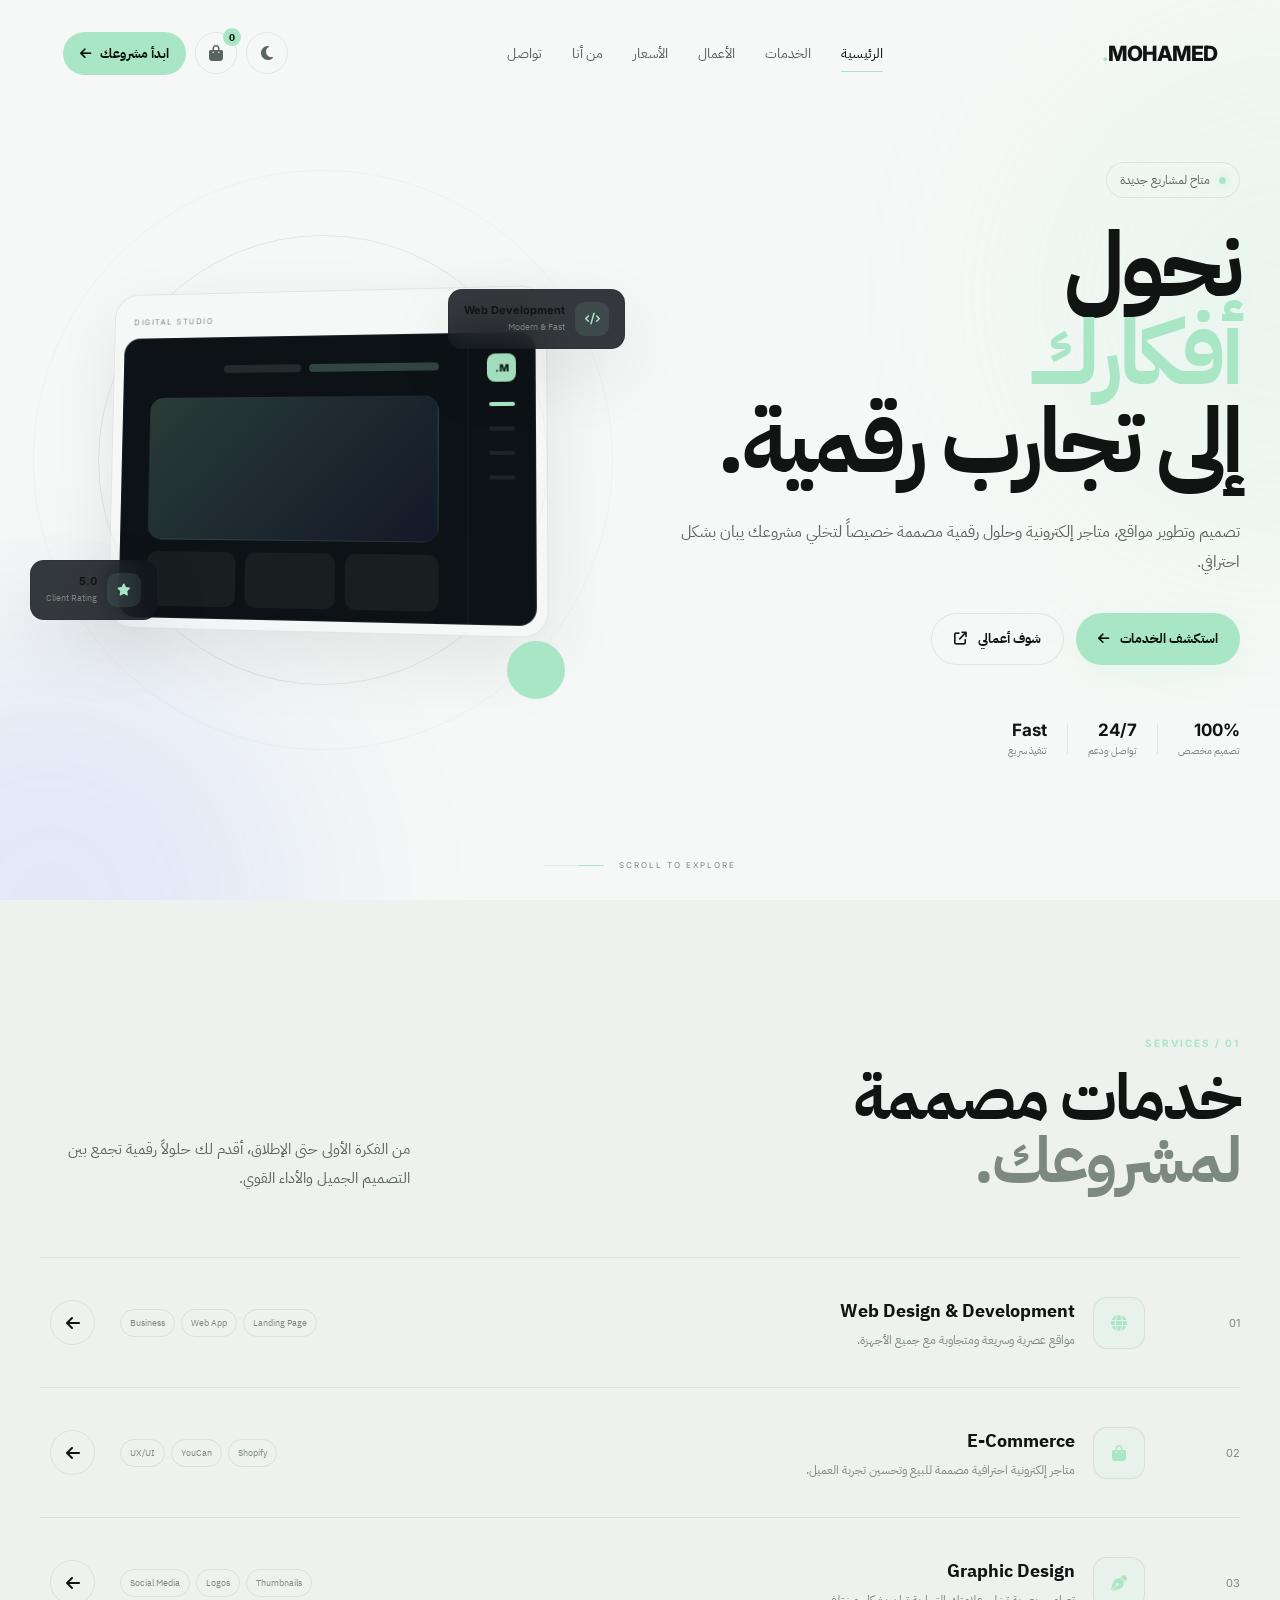
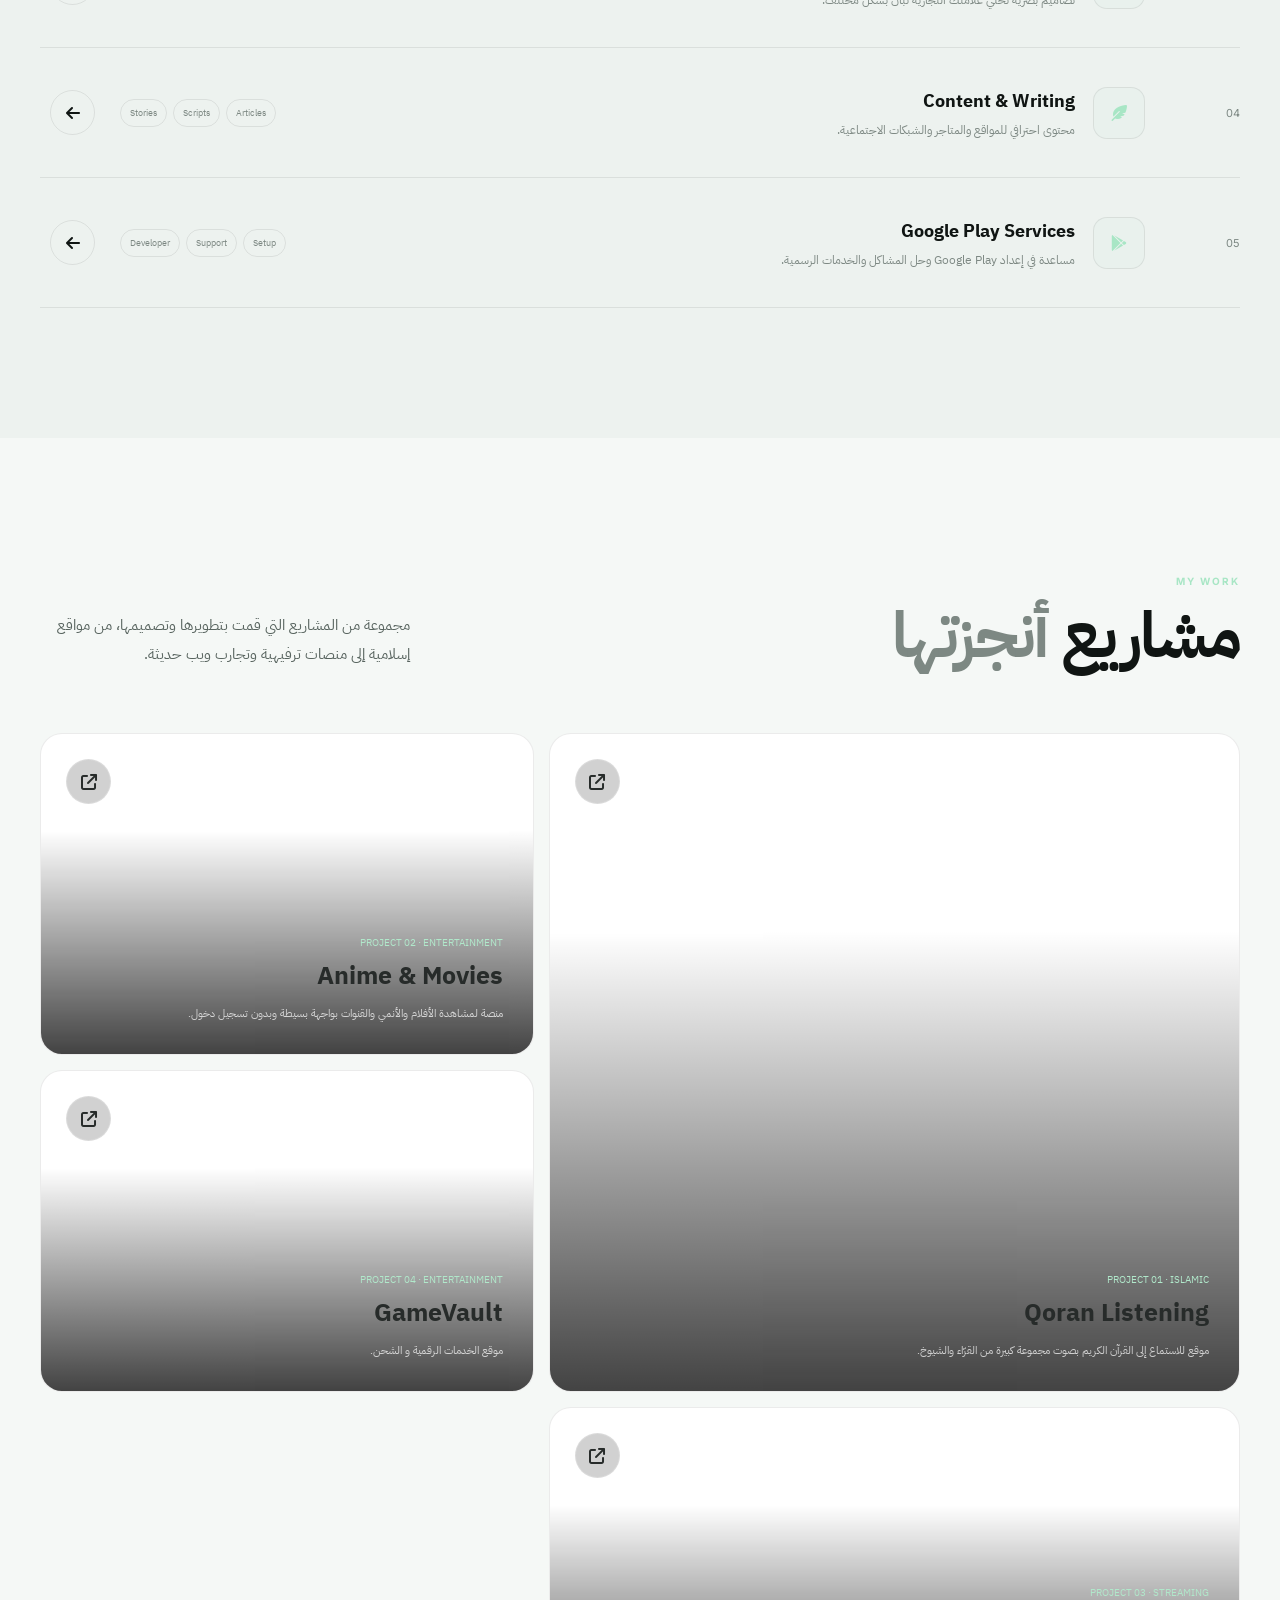
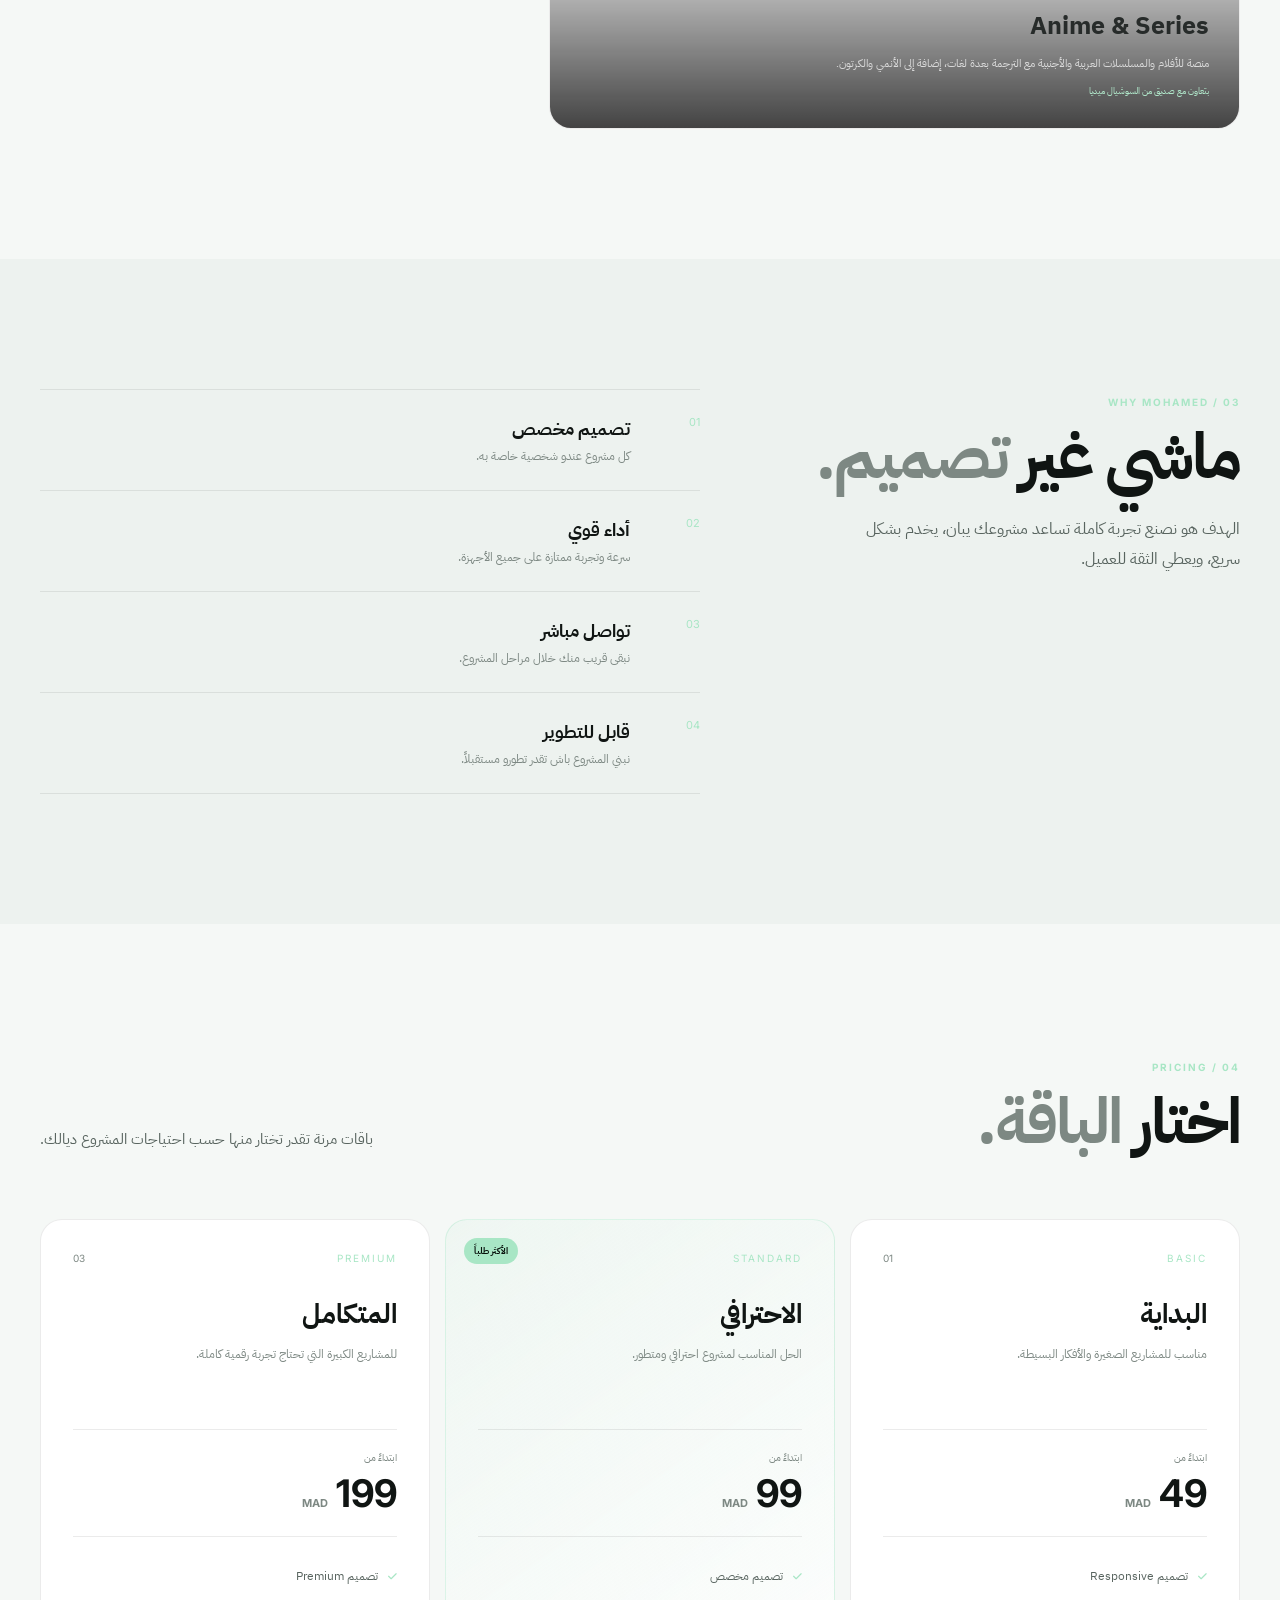
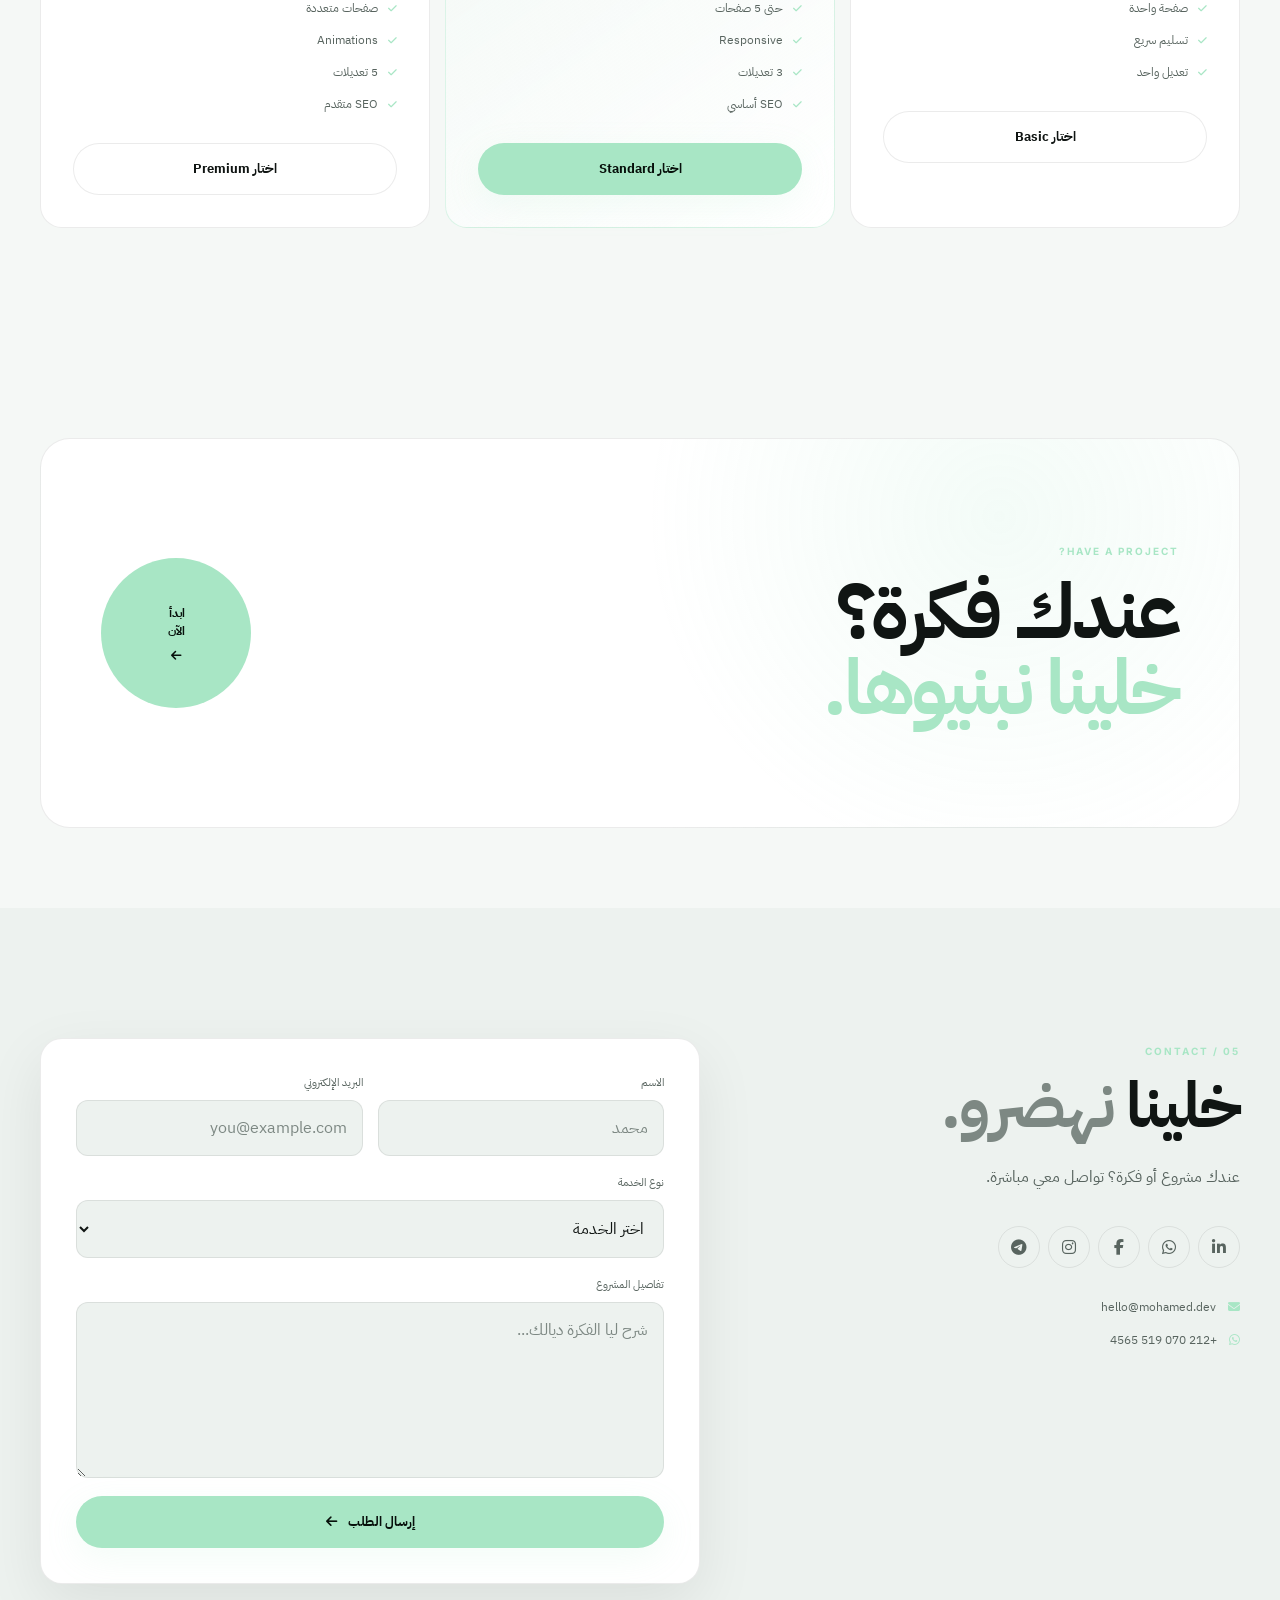
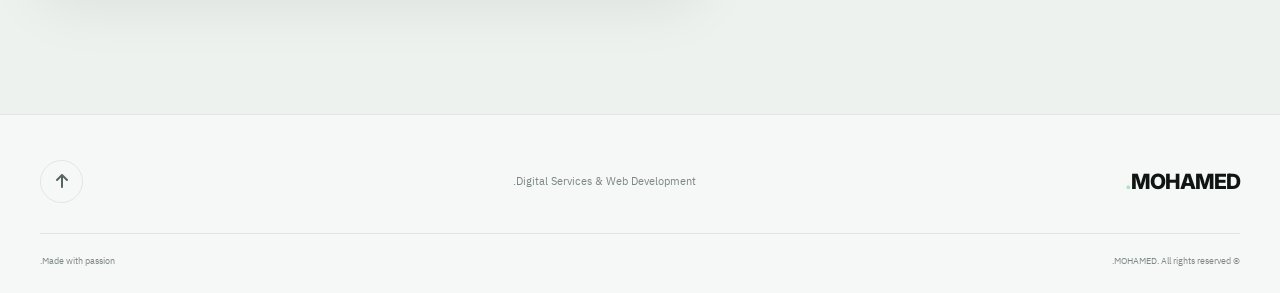
==== commit 39abef12: "Add files via upload" ====
--- a/index.html
+++ b/index.html
@@ -582,7 +582,42 @@
 
       </article>
 
-
+<article class="project-card">
+
+        <div
+          class="project-image project-image-two"
+          style="
+            background-image:
+            url('https://files.manuscdn.com/user_upload_by_module/session_file/310519663140133313/RRhTtWHmTEtwfhKv.png');
+          "
+        >
+
+          <div class="project-overlay">
+
+            <span>PROJECT 04 · ENTERTAINMENT</span>
+
+            <h3>
+              GameVault
+            </h3>
+
+            <p>
+             موقع الخدمات الرقمية و الشحن.
+            </p>
+
+            <a
+              href="https://mohamed-web-site.github.io/Gamevlut-/"
+              target="_blank"
+              rel="noopener noreferrer"
+              aria-label="فتح مشروع الخدمات الرقمية"
+            >
+              <i class="fa-solid fa-arrow-up-right-from-square"></i>
+            </a>
+
+          </div>
+
+        </div>
+
+      </article>
 
       <!-- PROJECT 03 -->
 
@@ -770,7 +805,7 @@
 
             <div class="pricing-price">
               <small>ابتداءً من</small>
-              <strong>499 <span>MAD</span></strong>
+              <strong>49 <span>MAD</span></strong>
             </div>
 
             <ul>
@@ -835,7 +870,7 @@
 
             <div class="pricing-price">
               <small>ابتداءً من</small>
-              <strong>999 <span>MAD</span></strong>
+              <strong>99 <span>MAD</span></strong>
             </div>
 
             <ul>
@@ -901,7 +936,7 @@
 
             <div class="pricing-price">
               <small>ابتداءً من</small>
-              <strong>1999 <span>MAD</span></strong>
+              <strong>199 <span>MAD</span></strong>
             </div>
 
             <ul>
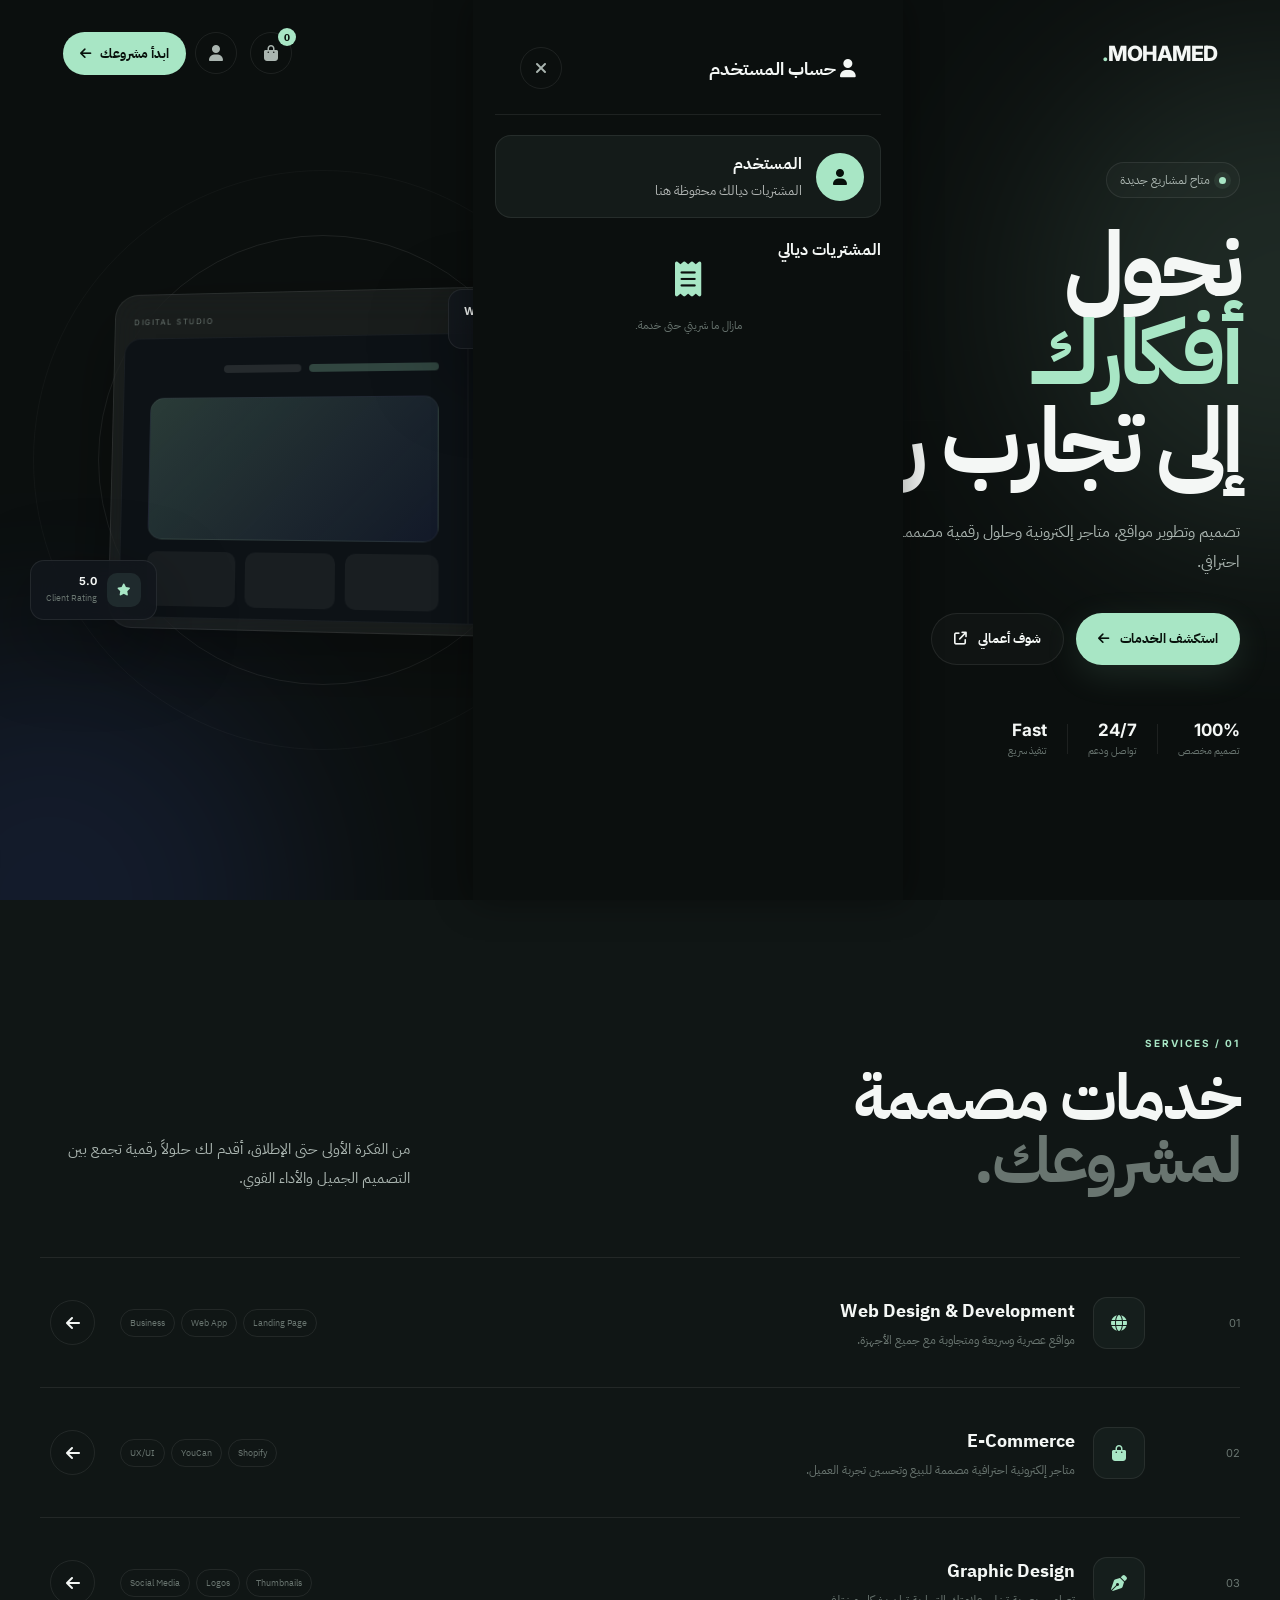
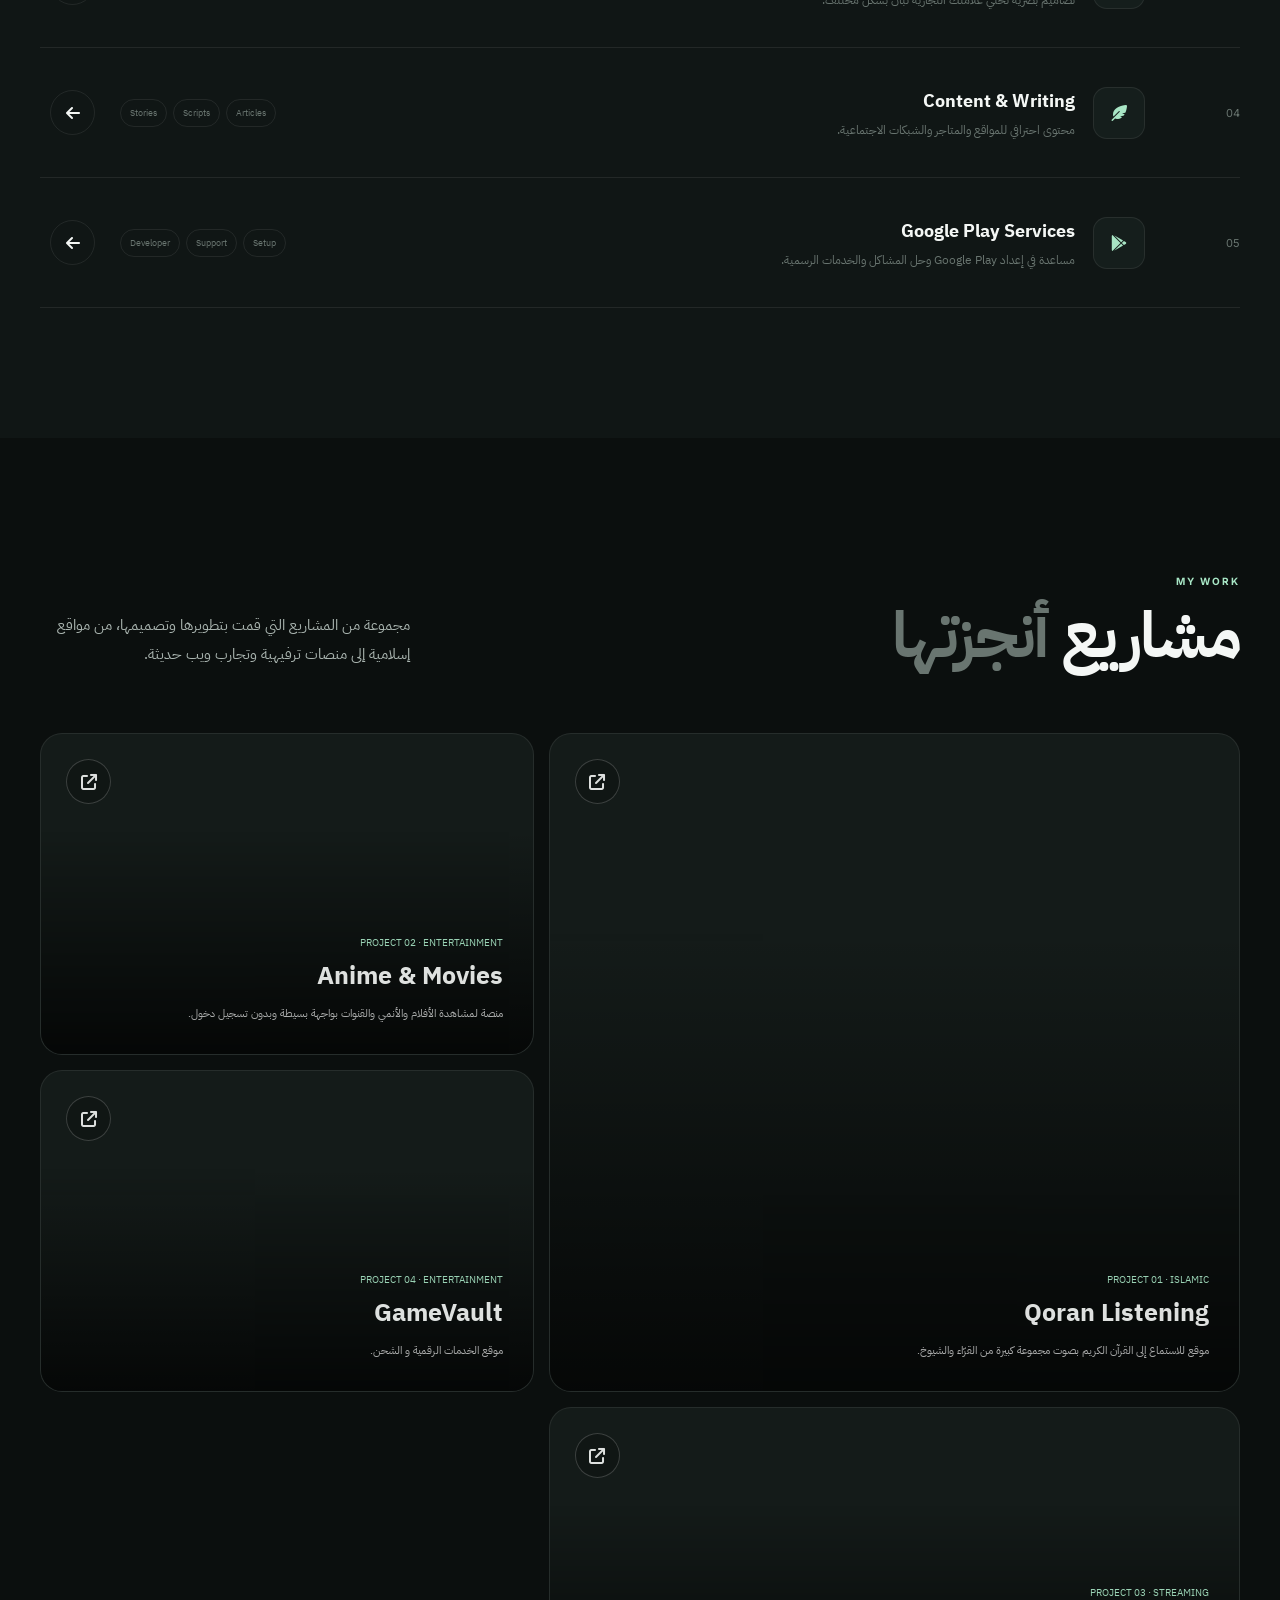
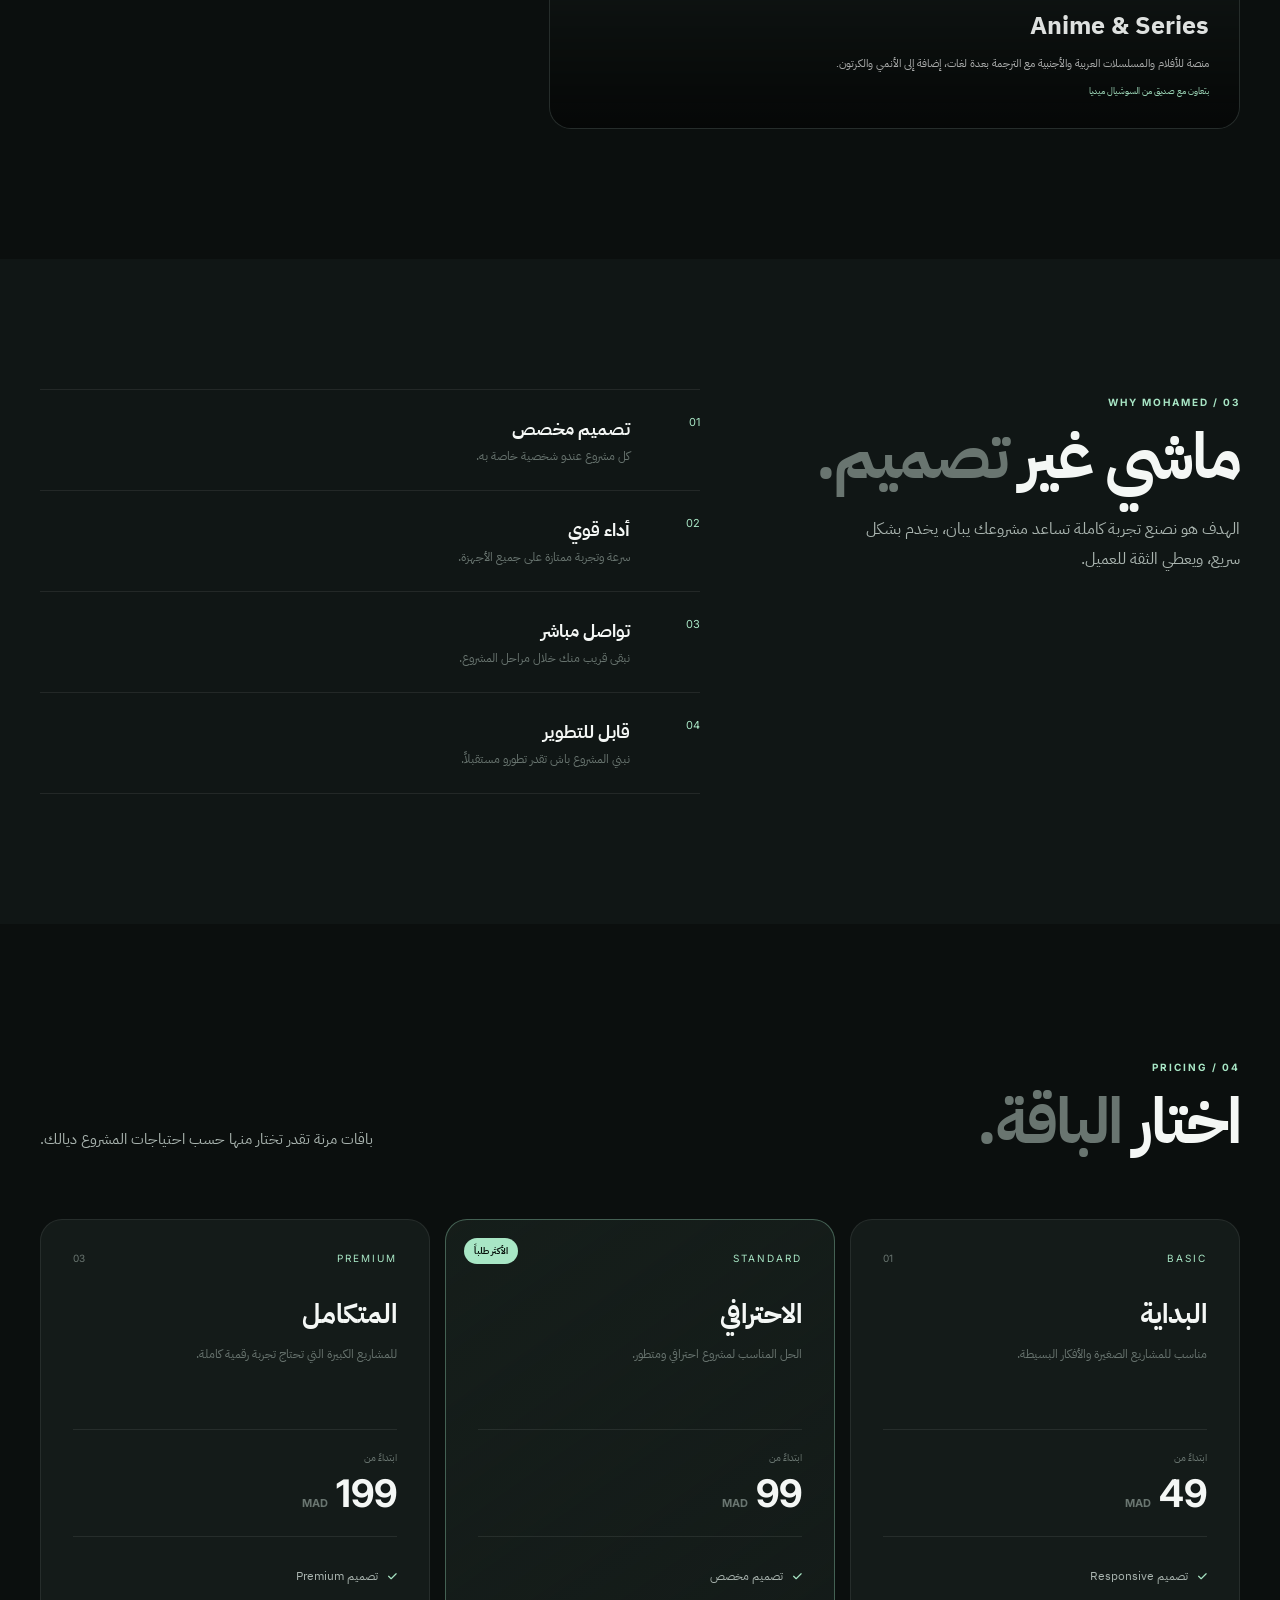
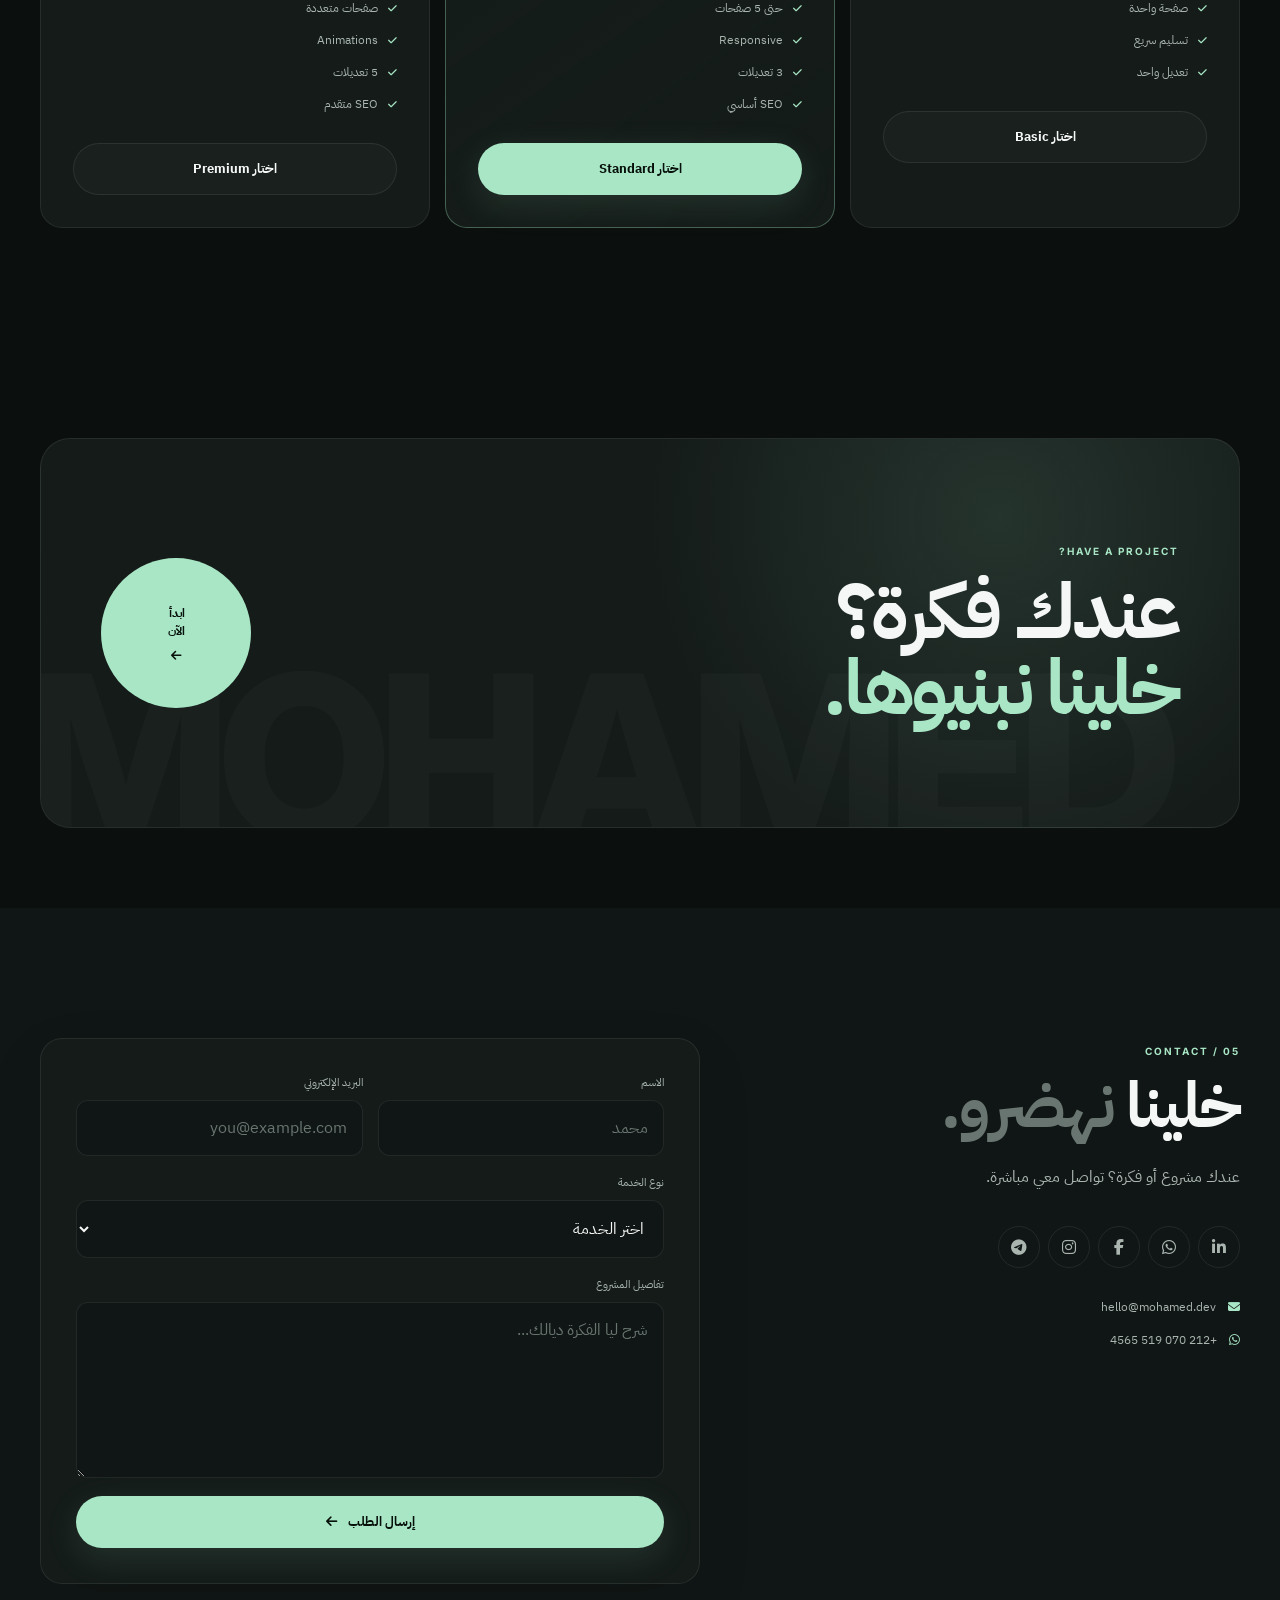
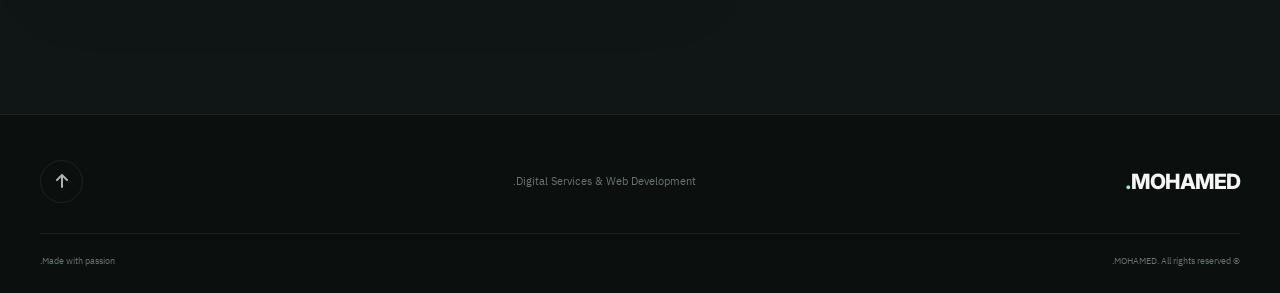
==== commit 1e5f4fca: "Add files via upload" ====
--- a/index.html
+++ b/index.html
@@ -1,1366 +1,4804 @@
-<!DOCTYPE html>
-<html lang="ar" dir="rtl">
-<head>
-  <meta charset="UTF-8">
-  <meta name="viewport" content="width=device-width, initial-scale=1.0">
-
-  <title>MOHAMED — Digital Services</title>
-
-  <meta name="description"
-    content="MOHAMED — خدمات رقمية احترافية في تصميم وتطوير المواقع والتجارة الإلكترونية والتصميم.">
-
-  <link rel="preconnect" href="https://fonts.googleapis.com">
-  <link rel="preconnect" href="https://fonts.gstatic.com" crossorigin>
-
-  <link href="https://fonts.googleapis.com/css2?family=IBM+Plex+Sans+Arabic:wght@400;500;600;700&family=Inter:wght@400;500;600;700;800&display=swap" rel="stylesheet">
-
-  <link rel="stylesheet"
-    href="https://cdnjs.cloudflare.com/ajax/libs/font-awesome/6.7.2/css/all.min.css">
-
-  <link rel="stylesheet" href="style.css">
-</head>
-
-<body>
-
-  <!-- PRELOADER -->
-  <div id="preloader">
-    <div class="loader-logo">M<span>.</span></div>
-  </div>
-
-
-  <!-- HEADER -->
-  <header class="header" id="header">
-
-    <nav class="navbar container">
-
-      <a href="#home" class="logo">
-        MOHAMED<span>.</span>
-      </a>
-
-      <div class="nav-menu" id="navMenu">
-
-        <a href="#home" class="nav-link active">الرئيسية</a>
-        <a href="#services" class="nav-link">الخدمات</a>
-        <a href="#work" class="nav-link">الأعمال</a>
-        <a href="#pricing" class="nav-link">الأسعار</a>
-        <a href="#about" class="nav-link">من أنا</a>
-        <a href="#contact" class="nav-link">تواصل</a>
-
-      </div>
-
-      <div class="nav-actions">
-
-        <button class="icon-btn" id="themeToggle">
-          <i class="fa-solid fa-moon"></i>
-        </button>
-
-        <button class="icon-btn cart-btn" id="cartButton">
-          <i class="fa-solid fa-bag-shopping"></i>
-          <span class="cart-count" id="cartCount">0</span>
-        </button>
-
-        <a href="#contact" class="nav-cta">
-          ابدأ مشروعك
-          <i class="fa-solid fa-arrow-left"></i>
-        </a>
-
-        <button class="mobile-toggle" id="mobileToggle">
-          <span></span>
-          <span></span>
-          <span></span>
-        </button>
-
-      </div>
-
-    </nav>
-
-  </header>
-
-
-  <!-- MAIN -->
-  <main>
-
-
-    <!-- HERO -->
-    <section class="hero section" id="home">
-
-      <div class="hero-grid"></div>
-
-      <div class="hero-glow hero-glow-one"></div>
-      <div class="hero-glow hero-glow-two"></div>
-
-      <div class="container hero-container">
-
-        <div class="hero-content">
-
-          <div class="hero-badge">
-            <span class="status-dot"></span>
-            متاح لمشاريع جديدة
-          </div>
-
-          <h1 class="hero-title">
-            نحول
-            <span>أفكارك</span>
-            إلى تجارب رقمية.
-          </h1>
-
-          <p class="hero-description">
-            تصميم وتطوير مواقع، متاجر إلكترونية وحلول رقمية
-            مصممة خصيصاً لتخلي مشروعك يبان بشكل احترافي.
-          </p>
-
-          <div class="hero-actions">
-
-            <a href="#services" class="btn btn-primary">
-              استكشف الخدمات
-              <i class="fa-solid fa-arrow-left"></i>
-            </a>
-
-            <a href="#work" class="btn btn-secondary">
-              شوف أعمالي
-              <i class="fa-solid fa-arrow-up-right-from-square"></i>
-            </a>
-
-          </div>
-
-
-          <div class="hero-trust">
-
-            <div class="trust-item">
-              <strong>100%</strong>
-              <span>تصميم مخصص</span>
-            </div>
-
-            <div class="trust-line"></div>
-
-            <div class="trust-item">
-              <strong>24/7</strong>
-              <span>تواصل ودعم</span>
-            </div>
-
-            <div class="trust-line"></div>
-
-            <div class="trust-item">
-              <strong>Fast</strong>
-              <span>تنفيذ سريع</span>
-            </div>
-
-          </div>
-
-        </div>
-
-
-        <!-- HERO VISUAL -->
-        <div class="hero-visual">
-
-          <div class="visual-orbit orbit-one"></div>
-          <div class="visual-orbit orbit-two"></div>
-
-          <div class="visual-card main-card">
-
-            <div class="card-top">
-
-              <div class="window-dots">
-                <span></span>
-                <span></span>
-                <span></span>
-              </div>
-
-              <span class="card-label">
-                DIGITAL STUDIO
-              </span>
-
-            </div>
-
-
-            <div class="visual-screen">
-
-              <div class="screen-sidebar">
-
-                <div class="sidebar-logo">
-                  M.
-                </div>
-
-                <span class="sidebar-line active"></span>
-                <span class="sidebar-line"></span>
-                <span class="sidebar-line"></span>
-                <span class="sidebar-line"></span>
-
-              </div>
-
-
-              <div class="screen-content">
-
-                <div class="screen-heading">
-                  <span></span>
-                  <span></span>
-                </div>
-
-                <div class="screen-large"></div>
-
-                <div class="screen-row">
-                  <div></div>
-                  <div></div>
-                  <div></div>
-                </div>
-
-              </div>
-
-            </div>
-
-          </div>
-
-
-          <div class="floating-card floating-card-one">
-
-            <div class="floating-icon">
-              <i class="fa-solid fa-code"></i>
-            </div>
-
-            <div>
-              <strong>Web Development</strong>
-              <small>Modern & Fast</small>
-            </div>
-
-          </div>
-
-
-          <div class="floating-card floating-card-two">
-
-            <div class="mini-rating">
-              <i class="fa-solid fa-star"></i>
-            </div>
-
-            <div>
-              <strong>5.0</strong>
-              <small>Client Rating</small>
-            </div>
-
-          </div>
-
-
-          <div class="floating-circle">
-            <i class="fa-solid fa-arrow-up-right"></i>
-          </div>
-
-        </div>
-
-      </div>
-
-
-      <div class="hero-scroll">
-
-        <span>SCROLL TO EXPLORE</span>
-
-        <div class="scroll-line">
-          <span></span>
-        </div>
-
-      </div>
-
-    </section>
-
-
-    <!-- SERVICES -->
-    <section class="services section" id="services">
-
-      <div class="container">
-
-        <div class="section-header">
-
-          <div>
-
-            <span class="section-kicker">
-              SERVICES / 01
-            </span>
-
-            <h2 class="section-title">
-              خدمات مصممة
-              <span>لمشروعك.</span>
-            </h2>
-
-          </div>
-
-          <p class="section-description">
-            من الفكرة الأولى حتى الإطلاق، أقدم لك حلولاً رقمية
-            تجمع بين التصميم الجميل والأداء القوي.
-          </p>
-
-        </div>
-
-
-        <div class="services-list">
-
-
-          <!-- SERVICE 01 -->
-          <article class="service-item" data-service="web">
-
-            <div class="service-number">01</div>
-
-            <div class="service-main">
-
-              <div class="service-icon">
-                <i class="fa-solid fa-globe"></i>
-              </div>
-
-              <div>
-                <h3>Web Design & Development</h3>
-
-                <p>
-                  مواقع عصرية وسريعة ومتجاوبة مع جميع الأجهزة.
-                </p>
-              </div>
-
-            </div>
-
-            <div class="service-tags">
-              <span>Landing Page</span>
-              <span>Web App</span>
-              <span>Business</span>
-            </div>
-
-            <button class="service-arrow">
-              <i class="fa-solid fa-arrow-left"></i>
-            </button>
-
-          </article>
-
-
-          <!-- SERVICE 02 -->
-          <article class="service-item" data-service="ecommerce">
-
-            <div class="service-number">02</div>
-
-            <div class="service-main">
-
-              <div class="service-icon">
-                <i class="fa-solid fa-bag-shopping"></i>
-              </div>
-
-              <div>
-                <h3>E-Commerce</h3>
-
-                <p>
-                  متاجر إلكترونية احترافية مصممة للبيع وتحسين تجربة العميل.
-                </p>
-              </div>
-
-            </div>
-
-            <div class="service-tags">
-              <span>Shopify</span>
-              <span>YouCan</span>
-              <span>UX/UI</span>
-            </div>
-
-            <button class="service-arrow">
-              <i class="fa-solid fa-arrow-left"></i>
-            </button>
-
-          </article>
-
-
-          <!-- SERVICE 03 -->
-          <article class="service-item" data-service="design">
-
-            <div class="service-number">03</div>
-
-            <div class="service-main">
-
-              <div class="service-icon">
-                <i class="fa-solid fa-pen-nib"></i>
-              </div>
-
-              <div>
-                <h3>Graphic Design</h3>
-
-                <p>
-                  تصاميم بصرية تخلي علامتك التجارية تبان بشكل مختلف.
-                </p>
-              </div>
-
-            </div>
-
-            <div class="service-tags">
-              <span>Thumbnails</span>
-              <span>Logos</span>
-              <span>Social Media</span>
-            </div>
-
-            <button class="service-arrow">
-              <i class="fa-solid fa-arrow-left"></i>
-            </button>
-
-          </article>
-
-
-          <!-- SERVICE 04 -->
-          <article class="service-item" data-service="content">
-
-            <div class="service-number">04</div>
-
-            <div class="service-main">
-
-              <div class="service-icon">
-                <i class="fa-solid fa-feather-pointed"></i>
-              </div>
-
-              <div>
-                <h3>Content & Writing</h3>
-
-                <p>
-                  محتوى احترافي للمواقع والمتاجر والشبكات الاجتماعية.
-                </p>
-              </div>
-
-            </div>
-
-            <div class="service-tags">
-              <span>Articles</span>
-              <span>Scripts</span>
-              <span>Stories</span>
-            </div>
-
-            <button class="service-arrow">
-              <i class="fa-solid fa-arrow-left"></i>
-            </button>
-
-          </article>
-
-
-          <!-- SERVICE 05 -->
-          <article class="service-item" data-service="google-play">
-
-            <div class="service-number">05</div>
-
-            <div class="service-main">
-
-              <div class="service-icon">
-                <i class="fa-brands fa-google-play"></i>
-              </div>
-
-              <div>
-                <h3>Google Play Services</h3>
-
-                <p>
-                  مساعدة في إعداد Google Play وحل المشاكل والخدمات الرسمية.
-                </p>
-              </div>
-
-            </div>
-
-            <div class="service-tags">
-              <span>Setup</span>
-              <span>Support</span>
-              <span>Developer</span>
-            </div>
-
-            <button class="service-arrow">
-              <i class="fa-solid fa-arrow-left"></i>
-            </button>
-
-          </article>
-
-        </div>
-
-      </div>
-
-    </section>
-    <!-- =========================
-         WORK / PORTFOLIO
-    ========================== -->
-   <!-- =========================================
-     PROJECTS / MY WORK
-========================================= -->
-
-<section class="section work" id="projects">
-
-  <div class="container">
-
-    <div class="section-header">
-
-      <div>
-        <span class="section-kicker">
-          MY WORK
-        </span>
-
-        <h2 class="section-title">
-          مشاريع <span>أنجزتها</span>
-        </h2>
-      </div>
-
-      <p class="section-description">
-        مجموعة من المشاريع التي قمت بتطويرها وتصميمها،
-        من مواقع إسلامية إلى منصات ترفيهية وتجارب ويب حديثة.
-      </p>
-
-    </div>
-
-
-    <div class="work-grid">
-
-
-      <!-- PROJECT 01 -->
-
-      <article class="project-card project-large">
-
-        <div
-          class="project-image project-image-one"
-          style="
-            background-image:
-            url('https://i.ibb.co/Y4vhKQYw/img3.jpg');
-          "
-        >
-
-          <div class="project-overlay">
-
-            <span>PROJECT 01 · ISLAMIC</span>
-
-            <h3>
-              Qoran Listening
-            </h3>
-
-            <p>
-              موقع للاستماع إلى القرآن الكريم
-              بصوت مجموعة كبيرة من القرّاء والشيوخ.
-            </p>
-
-            <a
-              href="https://mohamed-web-site.github.io/Qoran-listin-free/"
-              target="_blank"
-              rel="noopener noreferrer"
-              aria-label="فتح مشروع القرآن الكريم"
-            >
-              <i class="fa-solid fa-arrow-up-right-from-square"></i>
-            </a>
-
-          </div>
-
-        </div>
-
-      </article>
-
-
-
-      <!-- PROJECT 02 -->
-
-      <article class="project-card">
-
-        <div
-          class="project-image project-image-two"
-          style="
-            background-image:
-            url('https://i.ibb.co/Mxp50RNy/img.jpg');
-          "
-        >
-
-          <div class="project-overlay">
-
-            <span>PROJECT 02 · ENTERTAINMENT</span>
-
-            <h3>
-              Anime & Movies
-            </h3>
-
-            <p>
-              منصة لمشاهدة الأفلام والأنمي والقنوات
-              بواجهة بسيطة وبدون تسجيل دخول.
-            </p>
-
-            <a
-              href="https://mohamed-web-site.github.io/Anime-film-canel-watched-free/"
-              target="_blank"
-              rel="noopener noreferrer"
-              aria-label="فتح مشروع الأفلام والأنمي"
-            >
-              <i class="fa-solid fa-arrow-up-right-from-square"></i>
-            </a>
-
-          </div>
-
-        </div>
-
-      </article>
-
-<article class="project-card">
-
-        <div
-          class="project-image project-image-two"
-          style="
-            background-image:
-            url('https://files.manuscdn.com/user_upload_by_module/session_file/310519663140133313/RRhTtWHmTEtwfhKv.png');
-          "
-        >
-
-          <div class="project-overlay">
-
-            <span>PROJECT 04 · ENTERTAINMENT</span>
-
-            <h3>
-              GameVault
-            </h3>
-
-            <p>
-             موقع الخدمات الرقمية و الشحن.
-            </p>
-
-            <a
-              href="https://mohamed-web-site.github.io/Gamevlut-/"
-              target="_blank"
-              rel="noopener noreferrer"
-              aria-label="فتح مشروع الخدمات الرقمية"
-            >
-              <i class="fa-solid fa-arrow-up-right-from-square"></i>
-            </a>
-
-          </div>
-
-        </div>
-
-      </article>
-
-      <!-- PROJECT 03 -->
-
-      <article class="project-card">
-
-        <div
-          class="project-image project-image-three"
-          style="
-            background-image:
-            url('https://i.ibb.co/xKLmGhvF/img2g.jpg');
-          "
-        >
-
-          <div class="project-overlay">
-
-            <span>PROJECT 03 · STREAMING</span>
-
-            <h3>
-              Anime & Series
-            </h3>
-
-            <p>
-              منصة للأفلام والمسلسلات العربية والأجنبية
-              مع الترجمة بعدة لغات، إضافة إلى الأنمي والكرتون.
-            </p>
-
-            <small>
-              بتعاون مع صديق من السوشيال ميديا
-            </small>
-
-            <a
-              href="https://mohamed-web-site.github.io/abdo-moha-Spiky-pro-anime-film-sirei-watched-free/"
-              target="_blank"
-              rel="noopener noreferrer"
-              aria-label="فتح مشروع الأنمي والمسلسلات"
-            >
-              <i class="fa-solid fa-arrow-up-right-from-square"></i>
-            </a>
-
-          </div>
-
-        </div>
-
-      </article>
-
-    </div>
-
-  </div>
-
-</section>
-    <!-- =========================
-         WHY MOHAMED
-    ========================== -->
-    <section class="why section" id="about">
-
-      <div class="container why-container">
-
-        <div class="why-intro">
-
-          <span class="section-kicker">
-            WHY MOHAMED / 03
-          </span>
-
-          <h2 class="section-title">
-            ماشي غير
-            <span>تصميم.</span>
-          </h2>
-
-          <p>
-            الهدف هو نصنع تجربة كاملة تساعد مشروعك يبان،
-            يخدم بشكل سريع، ويعطي الثقة للعميل.
-          </p>
-
-        </div>
-
-
-        <div class="why-list">
-
-          <div class="why-item">
-
-            <span>01</span>
-
-            <div>
-              <h3>تصميم مخصص</h3>
-              <p>كل مشروع عندو شخصية خاصة به.</p>
-            </div>
-
-          </div>
-
-
-          <div class="why-item">
-
-            <span>02</span>
-
-            <div>
-              <h3>أداء قوي</h3>
-              <p>سرعة وتجربة ممتازة على جميع الأجهزة.</p>
-            </div>
-
-          </div>
-
-
-          <div class="why-item">
-
-            <span>03</span>
-
-            <div>
-              <h3>تواصل مباشر</h3>
-              <p>نبقى قريب منك خلال مراحل المشروع.</p>
-            </div>
-
-          </div>
-
-
-          <div class="why-item">
-
-            <span>04</span>
-
-            <div>
-              <h3>قابل للتطوير</h3>
-              <p>نبني المشروع باش تقدر تطورو مستقبلاً.</p>
-            </div>
-
-          </div>
-
-        </div>
-
-      </div>
-
-    </section>
-
-
-    <!-- =========================
-         PRICING
-    ========================== -->
-    <section class="pricing section" id="pricing">
-
-      <div class="container">
-
-        <div class="section-header">
-
-          <div>
-            <span class="section-kicker">
-              PRICING / 04
-            </span>
-
-            <h2 class="section-title">
-              اختار
-              <span>الباقة.</span>
-            </h2>
-          </div>
-
-          <p class="section-description">
-            باقات مرنة تقدر تختار منها حسب احتياجات المشروع ديالك.
-          </p>
-
-        </div>
-
-
-        <div class="pricing-grid">
-
-
-          <!-- BASIC -->
-          <article class="pricing-card">
-
-            <div class="pricing-top">
-
-              <span class="pricing-name">
-                BASIC
-              </span>
-
-              <span class="pricing-number">
-                01
-              </span>
-
-            </div>
-
-            <h3>
-              البداية
-            </h3>
-
-            <p>
-              مناسب للمشاريع الصغيرة والأفكار البسيطة.
-            </p>
-
-            <div class="pricing-price">
-              <small>ابتداءً من</small>
-              <strong>49 <span>MAD</span></strong>
-            </div>
-
-            <ul>
-
-              <li>
-                <i class="fa-solid fa-check"></i>
-                تصميم Responsive
-              </li>
-
-              <li>
-                <i class="fa-solid fa-check"></i>
-                صفحة واحدة
-              </li>
-
-              <li>
-                <i class="fa-solid fa-check"></i>
-                تسليم سريع
-              </li>
-
-              <li>
-                <i class="fa-solid fa-check"></i>
-                تعديل واحد
-              </li>
-
-            </ul>
-
-            <button
-              class="btn btn-secondary pricing-btn"
-              data-package="Basic">
-              اختار Basic
-            </button>
-
-          </article>
-
-
-          <!-- STANDARD -->
-          <article class="pricing-card featured">
-
-            <div class="popular-badge">
-              الأكثر طلباً
-            </div>
-
-            <div class="pricing-top">
-
-              <span class="pricing-name">
-                STANDARD
-              </span>
-
-              <span class="pricing-number">
-                02
-              </span>
-
-            </div>
-
-            <h3>
-              الاحترافي
-            </h3>
-
-            <p>
-              الحل المناسب لمشروع احترافي ومتطور.
-            </p>
-
-            <div class="pricing-price">
-              <small>ابتداءً من</small>
-              <strong>99 <span>MAD</span></strong>
-            </div>
-
-            <ul>
-
-              <li>
-                <i class="fa-solid fa-check"></i>
-                تصميم مخصص
-              </li>
-
-              <li>
-                <i class="fa-solid fa-check"></i>
-                حتى 5 صفحات
-              </li>
-
-              <li>
-                <i class="fa-solid fa-check"></i>
-                Responsive
-              </li>
-
-              <li>
-                <i class="fa-solid fa-check"></i>
-                3 تعديلات
-              </li>
-
-              <li>
-                <i class="fa-solid fa-check"></i>
-                SEO أساسي
-              </li>
-
-            </ul>
-
-            <button
-              class="btn btn-primary pricing-btn"
-              data-package="Standard">
-              اختار Standard
-            </button>
-
-          </article>
-
-
-          <!-- PREMIUM -->
-          <article class="pricing-card">
-
-            <div class="pricing-top">
-
-              <span class="pricing-name">
-                PREMIUM
-              </span>
-
-              <span class="pricing-number">
-                03
-              </span>
-
-            </div>
-
-            <h3>
-              المتكامل
-            </h3>
-
-            <p>
-              للمشاريع الكبيرة التي تحتاج تجربة رقمية كاملة.
-            </p>
-
-            <div class="pricing-price">
-              <small>ابتداءً من</small>
-              <strong>199 <span>MAD</span></strong>
-            </div>
-
-            <ul>
-
-              <li>
-                <i class="fa-solid fa-check"></i>
-                تصميم Premium
-              </li>
-
-              <li>
-                <i class="fa-solid fa-check"></i>
-                صفحات متعددة
-              </li>
-
-              <li>
-                <i class="fa-solid fa-check"></i>
-                Animations
-              </li>
-
-              <li>
-                <i class="fa-solid fa-check"></i>
-                5 تعديلات
-              </li>
-
-              <li>
-                <i class="fa-solid fa-check"></i>
-                SEO متقدم
-              </li>
-
-            </ul>
-
-            <button
-              class="btn btn-secondary pricing-btn"
-              data-package="Premium">
-              اختار Premium
-            </button>
-
-          </article>
-
-        </div>
-
-      </div>
-
-    </section>
-
-
-    <!-- =========================
-         CTA
-    ========================== -->
-    <section class="cta-section">
-
-      <div class="container">
-
-        <div class="cta-box">
-
-          <div class="cta-content">
-
-            <span class="section-kicker">
-              HAVE A PROJECT?
-            </span>
-
-            <h2>
-              عندك فكرة؟
-              <br>
-              <span>خلينا نبنيوها.</span>
-            </h2>
-
-          </div>
-
-          <a href="#contact" class="cta-circle">
-
-            <span>
-              ابدأ<br>
-              الآن
-            </span>
-
-            <i class="fa-solid fa-arrow-left"></i>
-
-          </a>
-
-        </div>
-
-      </div>
-
-    </section>
-
-
-    <!-- =========================
-         CONTACT
-    ========================== -->
-    <section class="contact section" id="contact">
-
-      <div class="container">
-
-        <div class="contact-grid">
-
-
-          <div class="contact-info">
-
-            <span class="section-kicker">
-              CONTACT / 05
-            </span>
-
-            <h2 class="section-title">
-              خلينا
-              <span>نهضرو.</span>
-            </h2>
-
-            <p>
-              عندك مشروع أو فكرة؟ تواصل معي مباشرة.
-            </p>
-
-
-            <div class="social-links">
-
-              <a
-                href="https://www.linkedin.com/in/mohamed-iraqi-320a68382"
-                target="_blank"
-                rel="noopener noreferrer">
-                <i class="fa-brands fa-linkedin-in"></i>
-              </a>
-
-              <a
-                href="https://wa.me/2120705194565"
-                target="_blank"
-                rel="noopener noreferrer">
-                <i class="fa-brands fa-whatsapp"></i>
-              </a>
-
-              <a
-                href="https://www.facebook.com/profile.php?id=61587410465549"
-                target="_blank"
-                rel="noopener noreferrer">
-                <i class="fa-brands fa-facebook-f"></i>
-              </a>
-
-              <a
-                href="https://www.instagram.com/miiii__11_"
-                target="_blank"
-                rel="noopener noreferrer">
-                <i class="fa-brands fa-instagram"></i>
-              </a>
-
-              <a
-                href="https://t.me/MOHAMED_WAC_11"
-                target="_blank"
-                rel="noopener noreferrer">
-                <i class="fa-brands fa-telegram"></i>
-              </a>
-
-            </div>
-
-
-            <div class="contact-links">
-
-              <a href="mailto:hello@mohamed.dev">
-                <i class="fa-solid fa-envelope"></i>
-                <span>hello@mohamed.dev</span>
-              </a>
-
-              <a href="https://wa.me/212705194565"
-                 target="_blank">
-                <i class="fa-brands fa-whatsapp"></i>
-                <span>+212 070 519 4565</span>
-              </a>
-
-            </div>
-
-          </div>
-
-
-          <form class="contact-form" id="contactForm">
-
-            <div class="form-row">
-
-              <div class="form-group">
-
-                <label for="name">
-                  الاسم
-                </label>
-
-                <input
-                  type="text"
-                  id="name"
-                  name="name"
-                  placeholder="محمد"
-                  required>
-
-              </div>
-
-
-              <div class="form-group">
-
-                <label for="email">
-                  البريد الإلكتروني
-                </label>
-
-                <input
-                  type="email"
-                  id="email"
-                  name="email"
-                  placeholder="you@example.com"
-                  required>
-
-              </div>
-
-            </div>
-
-
-            <div class="form-group">
-
-              <label for="subject">
-                نوع الخدمة
-              </label>
-
-              <select id="subject" name="subject">
-
-                <option value="">
-                  اختر الخدمة
-                </option>
-
-                <option value="web">
-                  Web Design & Development
-                </option>
-
-                <option value="ecommerce">
-                  E-Commerce
-                </option>
-
-                <option value="design">
-                  Graphic Design
-                </option>
-
-                <option value="content">
-                  Content & Writing
-                </option>
-
-                <option value="google-play">
-                  Google Play Services
-                </option>
-
-              </select>
-
-            </div>
-
-
-            <div class="form-group">
-
-              <label for="message">
-                تفاصيل المشروع
-              </label>
-
-              <textarea
-                id="message"
-                name="message"
-                rows="6"
-                placeholder="شرح ليا الفكرة ديالك..."
-                required></textarea>
-
-            </div>
-
-
-            <button
-              type="submit"
-              class="btn btn-primary form-submit">
-
-              إرسال الطلب
-
-              <i class="fa-solid fa-arrow-left"></i>
-
-            </button>
-
-          </form>
-
-        </div>
-
-      </div>
-
-    </section>
-
-  </main>
-
-
-  <!-- =========================
-       FOOTER
-  ========================== -->
-  <footer class="footer">
-
-    <div class="container">
-
-      <div class="footer-top">
-
-        <a href="#home" class="logo">
-          MOHAMED<span>.</span>
-        </a>
-
-        <p>
-          Digital Services & Web Development.
-        </p>
-
-        <a href="#home"
-           class="back-top"
-           aria-label="العودة للأعلى">
-
-          <i class="fa-solid fa-arrow-up"></i>
-
-        </a>
-
-      </div>
-
-
-      <div class="footer-bottom">
-
-        <span>
-          © <span id="currentYear"></span>
-          MOHAMED. All rights reserved.
-        </span>
-
-        <span>
-          Made with passion.
-        </span>
-
-      </div>
-
-    </div>
-
-  </footer>
-
-
-  <!-- =========================
-       CART OVERLAY
-  ========================== -->
-
-  <div class="cart-overlay" id="cartOverlay"></div>
-
-
-  <!-- CART DRAWER -->
-
-  <aside class="cart-drawer" id="cartDrawer">
-
-    <div class="cart-header">
-
-      <h3>
-        سلة الخدمات
-      </h3>
-
-      <button
-        id="closeCart"
-        class="icon-btn">
-
-        <i class="fa-solid fa-xmark"></i>
-
-      </button>
-
-    </div>
-
-
-    <div class="cart-items" id="cartItems">
-
-      <div class="empty-cart">
-
-        <i class="fa-solid fa-bag-shopping"></i>
-
-        <h4>
-          السلة فارغة
-        </h4>
-
-        <p>
-          أضف خدمة باش تبدا الطلب.
-        </p>
-
-      </div>
-
-    </div>
-
-
-    <div class="cart-footer">
-
-      <div class="cart-total">
-
-        <span>
-          المجموع
-        </span>
-
-        <strong id="cartTotal">
-          0 MAD
-        </strong>
-
-      </div>
-
-
-      <button
-        class="btn btn-primary checkout-btn"
-        id="checkoutButton">
-
-        متابعة الطلب
-
-        <i class="fa-solid fa-arrow-left"></i>
-
-      </button>
-
-    </div>
-
-  </aside>
-
-
-  <!-- =========================
-       TOAST
-  ========================== -->
-
-  <div class="toast" id="toast">
-
-    <i class="fa-solid fa-circle-check"></i>
-
-    <span id="toastMessage">
-      تم بنجاح
-    </span>
-
-  </div>
-
-
-  <!-- JAVASCRIPT -->
-
-  <script src="script.js"></script>
-
-</body>
+<!DOCTYPE html>
+<html lang="ar" dir="rtl">
+<head>
+  <meta charset="UTF-8">
+  <meta name="viewport" content="width=device-width, initial-scale=1.0">
+
+  <title>MOHAMED — Digital Services</title>
+
+  <meta name="description"
+    content="MOHAMED — خدمات رقمية احترافية في تصميم وتطوير المواقع والتجارة الإلكترونية والتصميم.">
+
+  <link rel="preconnect" href="https://fonts.googleapis.com">
+  <link rel="preconnect" href="https://fonts.gstatic.com" crossorigin>
+
+  <link href="https://fonts.googleapis.com/css2?family=IBM+Plex+Sans+Arabic:wght@400;500;600;700&family=Inter:wght@400;500;600;700;800&display=swap" rel="stylesheet">
+
+  <link rel="stylesheet"
+    href="https://cdnjs.cloudflare.com/ajax/libs/font-awesome/6.7.2/css/all.min.css">
+<style>
+  /* =========================================
+   MOHAMED STORE — STYLE.CSS
+   PART 1 / 3
+========================================= */
+
+:root {
+  --bg: #0b0f0e;
+  --bg-soft: #101615;
+  --card: #141b19;
+  --card-hover: #19211f;
+
+  --text: #f4f7f5;
+  --text-soft: #aab5b0;
+  --text-muted: #697570;
+
+  --accent: #a8e6c5;
+  --accent-dark: #7dcc9f;
+
+  --border: rgba(255,255,255,.08);
+  --border-hover: rgba(168,230,197,.35);
+
+  --shadow: 0 25px 80px rgba(0,0,0,.35);
+
+  --radius: 22px;
+  --container: 1200px;
+
+  --transition: .35s cubic-bezier(.2,.8,.2,1);
+}
+
+
+/* =========================================
+   LIGHT MODE
+========================================= */
+
+body.light {
+  --bg: #f5f8f6;
+  --bg-soft: #edf2ef;
+  --card: #ffffff;
+  --card-hover: #f8faf9;
+
+  --text: #101513;
+  --text-soft: #58645f;
+  --text-muted: #7d8883;
+
+  --border: rgba(0,0,0,.08);
+  --border-hover: rgba(60,150,105,.3);
+
+  --shadow: 0 25px 70px rgba(0,0,0,.08);
+}
+
+
+/* =========================================
+   RESET
+========================================= */
+
+* {
+  margin: 0;
+  padding: 0;
+  box-sizing: border-box;
+}
+
+html {
+  scroll-behavior: smooth;
+}
+
+body {
+  font-family:
+    "IBM Plex Sans Arabic",
+    "Inter",
+    sans-serif;
+
+  background: var(--bg);
+  color: var(--text);
+
+  overflow-x: hidden;
+
+  transition:
+    background .4s ease,
+    color .4s ease;
+}
+
+body.no-scroll {
+  overflow: hidden;
+}
+
+a {
+  color: inherit;
+  text-decoration: none;
+}
+
+button,
+input,
+textarea,
+select {
+  font: inherit;
+}
+
+button {
+  border: 0;
+  cursor: pointer;
+}
+
+img {
+  max-width: 100%;
+  display: block;
+}
+
+
+/* =========================================
+   CONTAINER
+========================================= */
+
+.container {
+  width: min(
+    calc(100% - 48px),
+    var(--container)
+  );
+
+  margin-inline: auto;
+}
+
+
+/* =========================================
+   PRELOADER
+========================================= */
+
+#preloader {
+  position: fixed;
+  inset: 0;
+
+  z-index: 9999;
+
+  display: grid;
+  place-items: center;
+
+  background: var(--bg);
+
+  transition:
+    opacity .5s ease,
+    visibility .5s ease;
+}
+
+#preloader.hide {
+  opacity: 0;
+  visibility: hidden;
+}
+
+.loader-logo {
+  font-family: "Inter", sans-serif;
+
+  font-size: 60px;
+  font-weight: 800;
+
+  letter-spacing: -5px;
+
+  animation: loaderPulse 1s infinite alternate;
+}
+
+.loader-logo span {
+  color: var(--accent);
+}
+
+@keyframes loaderPulse {
+  from {
+    opacity: .35;
+    transform: scale(.95);
+  }
+
+  to {
+    opacity: 1;
+    transform: scale(1);
+  }
+}
+
+
+/* =========================================
+   HEADER
+========================================= */
+
+.header {
+  position: fixed;
+
+  top: 0;
+  left: 0;
+  right: 0;
+
+  z-index: 1000;
+
+  padding-top: 18px;
+
+  transition: var(--transition);
+}
+
+.header.scrolled {
+  padding-top: 10px;
+}
+
+.navbar {
+  height: 70px;
+
+  display: flex;
+  align-items: center;
+  justify-content: space-between;
+
+  padding-inline: 22px;
+
+  border: 1px solid transparent;
+
+  transition: var(--transition);
+}
+
+.header.scrolled .navbar {
+  background: rgba(11,15,14,.72);
+
+  backdrop-filter: blur(20px);
+
+  border-color: var(--border);
+
+  border-radius: 18px;
+
+  box-shadow:
+    0 15px 50px rgba(0,0,0,.15);
+}
+
+
+/* =========================================
+   LOGO
+========================================= */
+
+.logo {
+  font-family: "Inter", sans-serif;
+
+  font-size: 21px;
+  font-weight: 800;
+
+  letter-spacing: -1px;
+}
+
+.logo span {
+  color: var(--accent);
+}
+
+
+/* =========================================
+   NAVIGATION
+========================================= */
+
+.nav-menu {
+  display: flex;
+
+  align-items: center;
+
+  gap: 30px;
+}
+
+.nav-link {
+  position: relative;
+
+  font-size: 14px;
+
+  color: var(--text-soft);
+
+  transition: var(--transition);
+}
+
+.nav-link:hover,
+.nav-link.active {
+  color: var(--text);
+}
+
+.nav-link::after {
+  content: "";
+
+  position: absolute;
+
+  bottom: -8px;
+  right: 0;
+
+  width: 0;
+  height: 1px;
+
+  background: var(--accent);
+
+  transition: var(--transition);
+}
+
+.nav-link:hover::after,
+.nav-link.active::after {
+  width: 100%;
+}
+
+
+/* =========================================
+   NAV ACTIONS
+========================================= */
+
+.nav-actions {
+  display: flex;
+
+  align-items: center;
+
+  gap: 9px;
+}
+
+.icon-btn {
+  width: 42px;
+  height: 42px;
+
+  display: grid;
+  place-items: center;
+
+  background: transparent;
+
+  color: var(--text-soft);
+
+  border: 1px solid var(--border);
+
+  border-radius: 50%;
+
+  transition: var(--transition);
+}
+
+.icon-btn:hover {
+  color: var(--text);
+
+  border-color: var(--border-hover);
+
+  transform: translateY(-2px);
+}
+
+
+/* =========================================
+   CART BUTTON
+========================================= */
+
+.cart-btn {
+  position: relative;
+}
+
+.cart-count {
+  position: absolute;
+
+  top: -5px;
+  right: -5px;
+
+  min-width: 18px;
+  height: 18px;
+
+  display: grid;
+  place-items: center;
+
+  padding: 2px;
+
+  border-radius: 50%;
+
+  background: var(--accent);
+
+  color: #07100b;
+
+  font-size: 10px;
+  font-weight: 800;
+}
+
+
+/* =========================================
+   NAV CTA
+========================================= */
+
+.nav-cta {
+  display: flex;
+  align-items: center;
+
+  gap: 9px;
+
+  padding: 12px 17px;
+
+  background: var(--accent);
+
+  color: #07100b;
+
+  border-radius: 999px;
+
+  font-size: 13px;
+  font-weight: 700;
+
+  transition: var(--transition);
+}
+
+.nav-cta:hover {
+  background: var(--accent-dark);
+
+  transform: translateY(-2px);
+}
+
+
+/* =========================================
+   MOBILE BUTTON
+========================================= */
+
+.mobile-toggle {
+  display: none;
+
+  width: 42px;
+  height: 42px;
+
+  background: transparent;
+
+  border: 1px solid var(--border);
+
+  border-radius: 50%;
+}
+
+.mobile-toggle span {
+  display: block;
+
+  width: 18px;
+  height: 1px;
+
+  margin: 4px auto;
+
+  background: var(--text);
+
+  transition: var(--transition);
+}
+
+
+/* =========================================
+   GLOBAL SECTIONS
+========================================= */
+
+.section {
+  position: relative;
+
+  padding: 130px 0;
+}
+
+.section-header {
+  display: flex;
+
+  justify-content: space-between;
+  align-items: flex-end;
+
+  gap: 40px;
+
+  margin-bottom: 65px;
+}
+
+.section-kicker {
+  display: inline-block;
+
+  margin-bottom: 18px;
+
+  font-family: "Inter", sans-serif;
+
+  font-size: 10px;
+  font-weight: 700;
+
+  letter-spacing: 2px;
+
+  color: var(--accent);
+}
+
+.section-title {
+  max-width: 650px;
+
+  font-size: clamp(40px, 5vw, 72px);
+
+  line-height: .98;
+
+  letter-spacing: -2px;
+
+  font-weight: 700;
+}
+
+.section-title span {
+  color: var(--text-muted);
+}
+
+.section-description {
+  max-width: 370px;
+
+  color: var(--text-soft);
+
+  font-size: 15px;
+
+  line-height: 1.9;
+}
+
+
+/* =========================================
+   HERO
+========================================= */
+
+.hero {
+  min-height: 100vh;
+
+  display: flex;
+  align-items: center;
+
+  padding-top: 150px;
+
+  overflow: hidden;
+}
+
+.hero-grid {
+  position: absolute;
+
+  inset: 0;
+
+  opacity: .25;
+
+  background-image:
+    linear-gradient(
+      rgba(255,255,255,.025) 1px,
+      transparent 1px
+    ),
+    linear-gradient(
+      90deg,
+      rgba(255,255,255,.025) 1px,
+      transparent 1px
+    );
+
+  background-size: 70px 70px;
+
+  mask-image:
+    radial-gradient(
+      ellipse at center,
+      black 20%,
+      transparent 75%
+    );
+}
+
+.hero-glow {
+  position: absolute;
+
+  width: 500px;
+  height: 500px;
+
+  border-radius: 50%;
+
+  filter: blur(100px);
+
+  pointer-events: none;
+
+  opacity: .12;
+}
+
+.hero-glow-one {
+  background: var(--accent);
+
+  top: 5%;
+  right: -250px;
+}
+
+.hero-glow-two {
+  background: #5276ff;
+
+  bottom: -250px;
+  left: -200px;
+}
+
+
+/* =========================================
+   HERO CONTAINER
+========================================= */
+
+.hero-container {
+  display: grid;
+
+  grid-template-columns:
+    1fr 1fr;
+
+  align-items: center;
+
+  gap: 70px;
+
+  position: relative;
+
+  z-index: 2;
+}
+
+
+/* =========================================
+   HERO CONTENT
+========================================= */
+
+.hero-content {
+  position: relative;
+}
+
+.hero-badge {
+  display: inline-flex;
+
+  align-items: center;
+
+  gap: 9px;
+
+  padding: 8px 13px;
+
+  margin-bottom: 25px;
+
+  border: 1px solid var(--border);
+
+  border-radius: 999px;
+
+  background: rgba(255,255,255,.025);
+
+  color: var(--text-soft);
+
+  font-size: 12px;
+}
+
+.status-dot {
+  width: 7px;
+  height: 7px;
+
+  border-radius: 50%;
+
+  background: var(--accent);
+
+  box-shadow:
+    0 0 0 5px rgba(159,227,192,.08);
+
+  animation: dotPulse 2s infinite;
+}
+
+@keyframes dotPulse {
+  50% {
+    box-shadow:
+      0 0 0 10px rgba(159,227,192,0);
+  }
+}
+
+
+/* =========================================
+   HERO TITLE
+========================================= */
+
+.hero-title {
+  max-width: 750px;
+
+  font-size: clamp(
+    55px,
+    7vw,
+    94px
+  );
+
+  line-height: .98;
+
+  letter-spacing: -4px;
+
+  font-weight: 700;
+}
+
+.hero-title span {
+  display: block;
+
+  color: var(--accent);
+}
+
+.hero-description {
+  max-width: 570px;
+
+  margin-top: 30px;
+
+  color: var(--text-soft);
+
+  font-size: 16px;
+
+  line-height: 1.9;
+}
+
+
+/* =========================================
+   HERO BUTTONS
+========================================= */
+
+.hero-actions {
+  display: flex;
+
+  align-items: center;
+
+  gap: 12px;
+
+  margin-top: 35px;
+}
+
+.btn {
+  display: inline-flex;
+
+  align-items: center;
+  justify-content: center;
+
+  gap: 11px;
+
+  min-height: 52px;
+
+  padding: 0 22px;
+
+  border-radius: 999px;
+
+  font-size: 13px;
+
+  font-weight: 700;
+
+  transition: var(--transition);
+}
+
+.btn i {
+  transition: transform .3s ease;
+}
+
+.btn:hover i {
+  transform: translateX(-4px);
+}
+
+.btn-primary {
+  background: var(--accent);
+
+  color: #07100b;
+
+  box-shadow:
+    0 10px 35px rgba(159,227,192,.12);
+}
+
+.btn-primary:hover {
+  background: var(--accent-dark);
+
+  transform: translateY(-3px);
+
+  box-shadow:
+    0 15px 45px rgba(159,227,192,.2);
+}
+
+.btn-secondary {
+  color: var(--text);
+
+  border: 1px solid var(--border);
+
+  background: rgba(255,255,255,.025);
+}
+
+.btn-secondary:hover {
+  border-color: var(--border-hover);
+
+  background: var(--card);
+
+  transform: translateY(-3px);
+}
+
+
+/* =========================================
+   HERO TRUST
+========================================= */
+
+.hero-trust {
+  display: flex;
+
+  align-items: center;
+
+  gap: 20px;
+
+  margin-top: 55px;
+}
+
+.trust-item {
+  display: flex;
+
+  flex-direction: column;
+
+  gap: 3px;
+}
+
+.trust-item strong {
+  font-family: "Inter", sans-serif;
+
+  font-size: 17px;
+}
+
+.trust-item span {
+  font-size: 10px;
+
+  color: var(--text-muted);
+}
+
+.trust-line {
+  width: 1px;
+  height: 30px;
+
+  background: var(--border);
+}
+
+
+/* =========================================
+   HERO VISUAL
+========================================= */
+
+.hero-visual {
+  position: relative;
+
+  height: 570px;
+
+  display: grid;
+
+  place-items: center;
+}
+
+.visual-orbit {
+  position: absolute;
+
+  border: 1px solid var(--border);
+
+  border-radius: 50%;
+
+  animation:
+    orbitRotate 18s linear infinite;
+}
+
+.orbit-one {
+  width: 450px;
+  height: 450px;
+}
+
+.orbit-two {
+  width: 580px;
+  height: 580px;
+
+  opacity: .4;
+
+  animation-direction: reverse;
+
+  animation-duration: 25s;
+}
+
+@keyframes orbitRotate {
+  to {
+    transform: rotate(360deg);
+  }
+}
+
+
+/* =========================================
+   MAIN VISUAL CARD
+========================================= */
+
+.visual-card {
+  position: relative;
+
+  width: min(440px, 80%);
+
+  aspect-ratio: 1 / .78;
+
+  padding: 10px;
+
+  background: rgba(255,255,255,.05);
+
+  border: 1px solid var(--border);
+
+  border-radius: 25px;
+
+  backdrop-filter: blur(20px);
+
+  box-shadow: var(--shadow);
+
+  transform:
+    perspective(1000px)
+    rotateY(-8deg)
+    rotateX(4deg);
+
+  transition:
+    transform .6s ease;
+}
+
+.visual-card:hover {
+  transform:
+    perspective(1000px)
+    rotateY(0)
+    rotateX(0)
+    translateY(-8px);
+}
+
+
+/* =========================================
+   VISUAL CARD TOP
+========================================= */
+
+.card-top {
+  height: 35px;
+
+  display: flex;
+
+  align-items: center;
+
+  justify-content: space-between;
+
+  padding-inline: 10px;
+}
+
+.window-dots {
+  display: flex;
+
+  gap: 5px;
+}
+
+.window-dots span {
+  width: 6px;
+  height: 6px;
+
+  border-radius: 50%;
+
+  background: var(--text-muted);
+}
+
+.card-label {
+  font-family: "Inter", sans-serif;
+
+  font-size: 8px;
+
+  letter-spacing: 1.5px;
+
+  color: var(--text-muted);
+}
+
+
+/* =========================================
+   VISUAL SCREEN
+========================================= */
+
+.visual-screen {
+  height: calc(100% - 35px);
+
+  display: flex;
+
+  overflow: hidden;
+
+  border-radius: 17px;
+
+  background: #0d1216;
+
+  border: 1px solid rgba(255,255,255,.05);
+}
+
+.screen-sidebar {
+  width: 65px;
+
+  display: flex;
+
+  flex-direction: column;
+
+  align-items: center;
+
+  gap: 20px;
+
+  padding-top: 20px;
+
+  border-left:
+    1px solid rgba(255,255,255,.05);
+}
+
+.sidebar-logo {
+  width: 28px;
+  height: 28px;
+
+  display: grid;
+
+  place-items: center;
+
+  border-radius: 8px;
+
+  background: var(--accent);
+
+  color: #07100b;
+
+  font-family: "Inter", sans-serif;
+
+  font-size: 10px;
+
+  font-weight: 800;
+}
+
+.sidebar-line {
+  width: 25px;
+  height: 4px;
+
+  border-radius: 10px;
+
+  background: rgba(255,255,255,.08);
+}
+
+.sidebar-line.active {
+  background: var(--accent);
+}
+
+
+/* =========================================
+   SCREEN CONTENT
+========================================= */
+
+.screen-content {
+  flex: 1;
+
+  padding: 28px;
+}
+
+.screen-heading {
+  display: flex;
+
+  gap: 8px;
+
+  margin-bottom: 25px;
+}
+
+.screen-heading span {
+  width: 80px;
+  height: 8px;
+
+  border-radius: 5px;
+
+  background: rgba(255,255,255,.1);
+}
+
+.screen-heading span:first-child {
+  width: 130px;
+
+  background:
+    rgba(159,227,192,.25);
+}
+
+.screen-large {
+  height: 145px;
+
+  border-radius: 15px;
+
+  background:
+    linear-gradient(
+      135deg,
+      rgba(159,227,192,.2),
+      rgba(90,110,255,.08)
+    );
+
+  border:
+    1px solid rgba(255,255,255,.05);
+}
+
+.screen-row {
+  display: grid;
+
+  grid-template-columns:
+    repeat(3, 1fr);
+
+  gap: 10px;
+
+  margin-top: 12px;
+}
+
+.screen-row div {
+  height: 55px;
+
+  border-radius: 10px;
+
+  background: rgba(255,255,255,.05);
+}
+
+
+/* =========================================
+   FLOATING CARDS
+========================================= */
+
+.floating-card {
+  position: absolute;
+
+  display: flex;
+
+  align-items: center;
+
+  gap: 10px;
+
+  padding: 12px 15px;
+
+  background:
+    rgba(18,23,29,.85);
+
+  border:
+    1px solid var(--border);
+
+  backdrop-filter: blur(18px);
+
+  border-radius: 14px;
+
+  box-shadow: var(--shadow);
+
+  animation:
+    floating 4s ease-in-out infinite;
+}
+
+.floating-card strong {
+  display: block;
+
+  font-family: "Inter", sans-serif;
+
+  font-size: 11px;
+}
+
+.floating-card small {
+  display: block;
+
+  margin-top: 3px;
+
+  color: var(--text-muted);
+
+  font-size: 9px;
+}
+
+.floating-card-one {
+  right: -20px;
+  top: 20%;
+
+  animation-delay: -.8s;
+}
+
+.floating-card-two {
+  left: -10px;
+  bottom: 22%;
+
+  animation-delay: -2s;
+}
+
+.floating-icon,
+.mini-rating {
+  width: 34px;
+  height: 34px;
+
+  display: grid;
+
+  place-items: center;
+
+  border-radius: 10px;
+
+  background:
+    rgba(159,227,192,.1);
+
+  color: var(--accent);
+
+  font-size: 12px;
+}
+
+@keyframes floating {
+  50% {
+    transform: translateY(-12px);
+  }
+}
+
+.floating-circle {
+  position: absolute;
+
+  bottom: 8%;
+  right: 7%;
+
+  width: 58px;
+  height: 58px;
+
+  display: grid;
+
+  place-items: center;
+
+  border-radius: 50%;
+
+  background: var(--accent);
+
+  color: #07100b;
+
+  animation:
+    floating 3.5s ease-in-out infinite;
+}
+
+
+/* =========================================
+   HERO SCROLL
+========================================= */
+
+.hero-scroll {
+  position: absolute;
+
+  bottom: 30px;
+  left: 50%;
+
+  transform: translateX(-50%);
+
+  display: flex;
+
+  align-items: center;
+
+  gap: 15px;
+
+  color: var(--text-muted);
+
+  font-family: "Inter", sans-serif;
+
+  font-size: 8px;
+
+  letter-spacing: 2px;
+}
+
+.scroll-line {
+  width: 60px;
+  height: 1px;
+
+  background: var(--border);
+
+  overflow: hidden;
+}
+
+.scroll-line span {
+  display: block;
+
+  width: 25px;
+  height: 1px;
+
+  background: var(--accent);
+
+  animation:
+    scrollLine 2s infinite;
+}
+
+@keyframes scrollLine {
+  from {
+    transform: translateX(60px);
+  }
+
+  to {
+    transform: translateX(-25px);
+  }
+}
+/* =========================================
+   MOHAMED STORE — STYLE.CSS
+   PART 2 / 3
+========================================= */
+
+
+/* =========================================
+   SERVICES
+========================================= */
+
+.services {
+  background: var(--bg-soft);
+}
+
+.services-list {
+  border-top: 1px solid var(--border);
+}
+
+.service-item {
+  position: relative;
+
+  display: grid;
+
+  grid-template-columns:
+    70px 1fr 300px 55px;
+
+  align-items: center;
+
+  gap: 25px;
+
+  min-height: 130px;
+
+  padding: 20px 0;
+
+  border-bottom: 1px solid var(--border);
+
+  transition: var(--transition);
+}
+
+.service-item:hover {
+  padding-inline: 20px;
+
+  background: var(--card);
+
+  border-radius: 16px;
+
+  border-color: var(--border-hover);
+}
+
+.service-number {
+  font-family: "Inter", sans-serif;
+
+  color: var(--text-muted);
+
+  font-size: 11px;
+}
+
+.service-main {
+  display: flex;
+
+  align-items: center;
+
+  gap: 18px;
+}
+
+.service-icon {
+  width: 52px;
+  height: 52px;
+
+  flex-shrink: 0;
+
+  display: grid;
+
+  place-items: center;
+
+  border: 1px solid var(--border);
+
+  border-radius: 14px;
+
+  color: var(--accent);
+
+  background:
+    rgba(159,227,192,.04);
+
+  transition: var(--transition);
+}
+
+.service-item:hover .service-icon {
+  background: var(--accent);
+
+  color: #07100b;
+
+  transform: rotate(-5deg);
+}
+
+.service-main h3 {
+  font-size: 18px;
+
+  margin-bottom: 7px;
+}
+
+.service-main p {
+  color: var(--text-muted);
+
+  font-size: 12px;
+}
+
+.service-tags {
+  display: flex;
+
+  justify-content: flex-end;
+
+  flex-wrap: wrap;
+
+  gap: 6px;
+}
+
+.service-tags span {
+  padding: 6px 9px;
+
+  border: 1px solid var(--border);
+
+  border-radius: 999px;
+
+  color: var(--text-muted);
+
+  font-size: 9px;
+}
+
+.service-arrow {
+  width: 45px;
+  height: 45px;
+
+  display: grid;
+
+  place-items: center;
+
+  border: 1px solid var(--border);
+
+  border-radius: 50%;
+
+  background: transparent;
+
+  color: var(--text);
+
+  transition: var(--transition);
+}
+
+.service-item:hover .service-arrow {
+  background: var(--accent);
+
+  color: #07100b;
+
+  transform: rotate(45deg);
+}
+
+
+/* =========================================
+   WORK / PORTFOLIO
+========================================= */
+
+.work-grid {
+  display: grid;
+
+  grid-template-columns:
+    1.4fr 1fr;
+
+  gap: 15px;
+}
+
+.project-card {
+  min-height: 320px;
+
+  overflow: hidden;
+
+  border-radius: var(--radius);
+
+  border: 1px solid var(--border);
+
+  background: var(--card);
+}
+
+.project-large {
+  grid-row: span 2;
+
+  min-height: 655px;
+}
+
+.project-image {
+  width: 100%;
+  height: 100%;
+
+  min-height: 320px;
+
+  position: relative;
+
+  background-size: cover;
+
+  background-position: center;
+
+  transition:
+    transform .7s ease;
+}
+
+
+/* PROJECT VISUAL 01 */
+
+.project-image-one {
+  background:
+    radial-gradient(
+      circle at 70% 30%,
+      rgba(159,227,192,.35),
+      transparent 30%
+    ),
+    linear-gradient(
+      135deg,
+      #111b1a,
+      #0b1014 60%,
+      #172522
+    );
+}
+
+
+/* PROJECT VISUAL 02 */
+
+.project-image-two {
+  background:
+    radial-gradient(
+      circle at 30% 60%,
+      rgba(100,130,255,.3),
+      transparent 35%
+    ),
+    linear-gradient(
+      135deg,
+      #111522,
+      #090c12
+    );
+}
+
+
+/* PROJECT VISUAL 03 */
+
+.project-image-three {
+  background:
+    radial-gradient(
+      circle at 70% 40%,
+      rgba(230,190,130,.2),
+      transparent 35%
+    ),
+    linear-gradient(
+      135deg,
+      #191612,
+      #0d0d0d
+    );
+}
+
+.project-large .project-image {
+  min-height: 655px;
+}
+
+.project-card:hover .project-image {
+  transform: scale(1.04);
+}
+
+
+/* PROJECT OVERLAY */
+
+.project-overlay {
+  position: absolute;
+
+  inset: 0;
+
+  display: flex;
+
+  flex-direction: column;
+
+  justify-content: flex-end;
+
+  padding: 30px;
+
+  background:
+    linear-gradient(
+      transparent 30%,
+      rgba(0,0,0,.82)
+    );
+
+  opacity: .9;
+}
+
+.project-overlay span {
+  color: var(--accent);
+
+  font-size: 10px;
+}
+
+.project-overlay h3 {
+  margin-top: 7px;
+
+  font-size: 25px;
+}
+
+.project-overlay a {
+  position: absolute;
+
+  top: 25px;
+  left: 25px;
+
+  width: 45px;
+  height: 45px;
+
+  display: grid;
+
+  place-items: center;
+
+  border:
+    1px solid rgba(255,255,255,.2);
+
+  border-radius: 50%;
+
+  background:
+    rgba(0,0,0,.2);
+
+  transition: var(--transition);
+}
+
+.project-overlay a:hover {
+  background: var(--accent);
+
+  color: #07100b;
+
+  transform: rotate(45deg);
+}
+
+
+/* =========================================
+   WHY MOHAMED
+========================================= */
+
+.why {
+  background: var(--bg-soft);
+}
+
+.why-container {
+  display: grid;
+
+  grid-template-columns:
+    .8fr 1.2fr;
+
+  gap: 100px;
+}
+
+.why-intro p {
+  max-width: 400px;
+
+  margin-top: 25px;
+
+  color: var(--text-soft);
+
+  line-height: 1.9;
+}
+
+.why-list {
+  border-top: 1px solid var(--border);
+}
+
+.why-item {
+  display: grid;
+
+  grid-template-columns:
+    50px 1fr;
+
+  gap: 20px;
+
+  padding: 25px 0;
+
+  border-bottom:
+    1px solid var(--border);
+
+  transition: var(--transition);
+}
+
+.why-item:hover {
+  padding-inline: 15px;
+}
+
+.why-item > span {
+  font-family: "Inter", sans-serif;
+
+  font-size: 11px;
+
+  color: var(--accent);
+}
+
+.why-item h3 {
+  font-size: 18px;
+}
+
+.why-item p {
+  margin-top: 5px;
+
+  color: var(--text-muted);
+
+  font-size: 12px;
+}
+
+
+/* =========================================
+   PRICING
+========================================= */
+
+.pricing-grid {
+  display: grid;
+
+  grid-template-columns:
+    repeat(3, 1fr);
+
+  gap: 15px;
+}
+
+.pricing-card {
+  position: relative;
+
+  padding: 32px;
+
+  background: var(--card);
+
+  border:
+    1px solid var(--border);
+
+  border-radius: var(--radius);
+
+  transition: var(--transition);
+}
+
+.pricing-card:hover {
+  transform: translateY(-8px);
+
+  border-color:
+    var(--border-hover);
+
+  box-shadow: var(--shadow);
+}
+
+.pricing-card.featured {
+  border-color:
+    rgba(159,227,192,.35);
+
+  background:
+    linear-gradient(
+      145deg,
+      rgba(159,227,192,.07),
+      var(--card)
+    );
+}
+
+
+/* POPULAR */
+
+.popular-badge {
+  position: absolute;
+
+  top: 18px;
+  left: 18px;
+
+  padding: 6px 10px;
+
+  border-radius: 999px;
+
+  background: var(--accent);
+
+  color: #07100b;
+
+  font-size: 9px;
+
+  font-weight: 700;
+}
+
+
+/* PRICING TOP */
+
+.pricing-top {
+  display: flex;
+
+  justify-content: space-between;
+
+  margin-bottom: 30px;
+}
+
+.pricing-name {
+  font-family: "Inter", sans-serif;
+
+  font-size: 10px;
+
+  letter-spacing: 2px;
+
+  color: var(--accent);
+}
+
+.pricing-number {
+  font-family: "Inter", sans-serif;
+
+  color: var(--text-muted);
+
+  font-size: 10px;
+}
+
+
+/* PRICING TITLE */
+
+.pricing-card h3 {
+  font-size: 27px;
+
+  margin-bottom: 10px;
+}
+
+.pricing-card > p {
+  min-height: 55px;
+
+  color: var(--text-muted);
+
+  font-size: 12px;
+
+  line-height: 1.7;
+}
+
+
+/* PRICE */
+
+.pricing-price {
+  margin: 30px 0;
+
+  padding: 20px 0;
+
+  border-top:
+    1px solid var(--border);
+
+  border-bottom:
+    1px solid var(--border);
+}
+
+.pricing-price small {
+  display: block;
+
+  margin-bottom: 5px;
+
+  color: var(--text-muted);
+
+  font-size: 10px;
+}
+
+.pricing-price strong {
+  font-family: "Inter", sans-serif;
+
+  font-size: 38px;
+}
+
+.pricing-price strong span {
+  font-size: 11px;
+
+  color: var(--text-muted);
+}
+
+
+/* FEATURES */
+
+.pricing-card ul {
+  list-style: none;
+
+  display: flex;
+
+  flex-direction: column;
+
+  gap: 14px;
+
+  margin-bottom: 30px;
+}
+
+.pricing-card li {
+  display: flex;
+
+  align-items: center;
+
+  gap: 10px;
+
+  color: var(--text-soft);
+
+  font-size: 12px;
+}
+
+.pricing-card li i {
+  color: var(--accent);
+
+  font-size: 10px;
+}
+
+.pricing-btn {
+  width: 100%;
+}
+
+
+/* =========================================
+   CTA SECTION
+========================================= */
+
+.cta-section {
+  padding: 80px 0;
+}
+
+.cta-box {
+  position: relative;
+
+  display: flex;
+
+  justify-content: space-between;
+
+  align-items: center;
+
+  min-height: 390px;
+
+  padding: 60px;
+
+  overflow: hidden;
+
+  border:
+    1px solid var(--border);
+
+  border-radius: 30px;
+
+  background:
+    radial-gradient(
+      circle at 80% 20%,
+      rgba(159,227,192,.12),
+      transparent 35%
+    ),
+    var(--card);
+}
+
+.cta-box::before {
+  content: "MOHAMED";
+
+  position: absolute;
+
+  left: -20px;
+  bottom: -70px;
+
+  font-family: "Inter", sans-serif;
+
+  font-size:
+    clamp(100px,18vw,250px);
+
+  font-weight: 800;
+
+  letter-spacing: -12px;
+
+  color:
+    rgba(255,255,255,.025);
+
+  pointer-events: none;
+}
+
+.cta-content {
+  position: relative;
+
+  z-index: 2;
+}
+
+.cta-content h2 {
+  font-size:
+    clamp(45px,6vw,80px);
+
+  line-height: 1;
+
+  letter-spacing: -3px;
+}
+
+.cta-content h2 span {
+  color: var(--accent);
+}
+
+
+/* CTA CIRCLE */
+
+.cta-circle {
+  position: relative;
+
+  z-index: 2;
+
+  width: 150px;
+  height: 150px;
+
+  flex-shrink: 0;
+
+  display: flex;
+
+  align-items: center;
+
+  justify-content: center;
+
+  flex-direction: column;
+
+  gap: 10px;
+
+  border-radius: 50%;
+
+  background: var(--accent);
+
+  color: #07100b;
+
+  font-size: 12px;
+
+  font-weight: 800;
+
+  transition: var(--transition);
+}
+
+.cta-circle i {
+  transition: .4s ease;
+}
+
+.cta-circle:hover {
+  transform:
+    scale(1.08)
+    rotate(-5deg);
+
+  box-shadow:
+    0 20px 70px
+    rgba(159,227,192,.2);
+}
+
+.cta-circle:hover i {
+  transform:
+    translateX(-5px);
+}
+
+
+/* =========================================
+   SMALL UTILITY
+========================================= */
+
+.text-link {
+  display: inline-flex;
+
+  align-items: center;
+
+  gap: 10px;
+
+  color: var(--text-soft);
+
+  font-size: 12px;
+
+  transition: var(--transition);
+}
+
+.text-link:hover {
+  color: var(--accent);
+
+  gap: 15px;
+}
+
+
+/* =========================================
+   SELECTION
+========================================= */
+
+::selection {
+  background: var(--accent);
+
+  color: #07100b;
+}
+/* =========================================
+   MOHAMED STORE — STYLE.CSS
+   PART 3 / 3
+========================================= */
+
+
+/* =========================================
+   CONTACT
+========================================= */
+
+.contact {
+  background: var(--bg-soft);
+}
+
+.contact-grid {
+  display: grid;
+
+  grid-template-columns:
+    .8fr 1.2fr;
+
+  gap: 100px;
+}
+
+.contact-info > p {
+  max-width: 400px;
+
+  margin-top: 25px;
+
+  color: var(--text-soft);
+
+  line-height: 1.8;
+}
+
+
+/* =========================================
+   SOCIAL LINKS
+========================================= */
+
+.social-links {
+  display: flex;
+
+  gap: 8px;
+
+  margin-top: 35px;
+}
+
+.social-links a {
+  width: 42px;
+  height: 42px;
+
+  display: grid;
+
+  place-items: center;
+
+  border:
+    1px solid var(--border);
+
+  border-radius: 50%;
+
+  color: var(--text-soft);
+
+  transition: var(--transition);
+}
+
+.social-links a:hover {
+  color: #07100b;
+
+  background: var(--accent);
+
+  border-color: var(--accent);
+
+  transform: translateY(-4px);
+}
+
+
+/* =========================================
+   CONTACT LINKS
+========================================= */
+
+.contact-links {
+  display: flex;
+
+  flex-direction: column;
+
+  gap: 15px;
+
+  margin-top: 30px;
+}
+
+.contact-links a {
+  display: flex;
+
+  align-items: center;
+
+  gap: 12px;
+
+  color: var(--text-soft);
+
+  font-size: 12px;
+
+  transition: var(--transition);
+}
+
+.contact-links a:hover {
+  color: var(--text);
+}
+
+.contact-links i {
+  color: var(--accent);
+}
+
+
+/* =========================================
+   CONTACT FORM
+========================================= */
+
+.contact-form {
+  padding: 35px;
+
+  border:
+    1px solid var(--border);
+
+  border-radius: var(--radius);
+
+  background: var(--card);
+
+  box-shadow:
+    0 20px 60px rgba(0,0,0,.08);
+}
+
+.form-row {
+  display: grid;
+
+  grid-template-columns:
+    1fr 1fr;
+
+  gap: 15px;
+}
+
+.form-group {
+  display: flex;
+
+  flex-direction: column;
+
+  gap: 9px;
+
+  margin-bottom: 18px;
+}
+
+.form-group label {
+  color: var(--text-soft);
+
+  font-size: 11px;
+}
+
+.form-group input,
+.form-group textarea,
+.form-group select {
+  width: 100%;
+
+  padding: 15px;
+
+  outline: none;
+
+  border:
+    1px solid var(--border);
+
+  border-radius: 12px;
+
+  background: var(--bg-soft);
+
+  color: var(--text);
+
+  transition: var(--transition);
+}
+
+.form-group textarea {
+  resize: vertical;
+
+  min-height: 150px;
+}
+
+.form-group input::placeholder,
+.form-group textarea::placeholder {
+  color: var(--text-muted);
+}
+
+.form-group input:focus,
+.form-group textarea:focus,
+.form-group select:focus {
+  border-color: var(--accent);
+
+  box-shadow:
+    0 0 0 4px
+    rgba(159,227,192,.06);
+}
+
+.form-submit {
+  width: 100%;
+}
+
+
+/* =========================================
+   FOOTER
+========================================= */
+
+.footer {
+  padding: 45px 0 25px;
+
+  background: var(--bg);
+
+  border-top:
+    1px solid var(--border);
+}
+
+.footer-top {
+  display: flex;
+
+  align-items: center;
+
+  justify-content: space-between;
+
+  padding-bottom: 30px;
+
+  border-bottom:
+    1px solid var(--border);
+}
+
+.footer-top p {
+  color: var(--text-muted);
+
+  font-size: 11px;
+}
+
+.back-top {
+  width: 43px;
+  height: 43px;
+
+  display: grid;
+
+  place-items: center;
+
+  border:
+    1px solid var(--border);
+
+  border-radius: 50%;
+
+  color: var(--text-soft);
+
+  transition: var(--transition);
+}
+
+.back-top:hover {
+  background: var(--accent);
+
+  color: #07100b;
+
+  transform: translateY(-4px);
+}
+
+.footer-bottom {
+  display: flex;
+
+  justify-content: space-between;
+
+  padding-top: 20px;
+
+  color: var(--text-muted);
+
+  font-size: 9px;
+}
+
+
+/* =========================================
+   CART OVERLAY
+========================================= */
+
+.cart-overlay {
+  position: fixed;
+
+  inset: 0;
+
+  z-index: 1998;
+
+  background:
+    rgba(0,0,0,.55);
+
+  opacity: 0;
+
+  visibility: hidden;
+
+  transition: var(--transition);
+
+  backdrop-filter: none;
+}
+
+.cart-overlay.active {
+  opacity: 1;
+
+  visibility: visible;
+}
+
+
+/* =========================================
+   CART DRAWER
+========================================= */
+
+.cart-drawer {
+  position: fixed;
+
+  top: 0;
+  bottom: 0;
+
+  left: 0;
+
+  z-index: 1999;
+
+  width:
+    min(420px,100%);
+
+  display: flex;
+
+  flex-direction: column;
+
+  background: var(--card);
+
+  border-right:
+    1px solid var(--border);
+
+  transform:
+    translateX(-100%);
+
+  transition:
+    transform
+    .45s
+    cubic-bezier(.2,.8,.2,1);
+}
+
+.cart-drawer.active {
+  transform:
+    translateX(0);
+}
+
+
+/* =========================================
+   CART HEADER
+========================================= */
+
+.cart-header {
+  display: flex;
+
+  align-items: center;
+
+  justify-content: space-between;
+
+  padding: 25px;
+
+  border-bottom:
+    1px solid var(--border);
+}
+
+.cart-header h3 {
+  font-size: 18px;
+}
+
+
+/* =========================================
+   CART ITEMS
+========================================= */
+
+.cart-items {
+  flex: 1;
+
+  overflow-y: auto;
+
+  padding: 25px;
+}
+
+.empty-cart {
+  height: 100%;
+
+  display: flex;
+
+  align-items: center;
+
+  justify-content: center;
+
+  flex-direction: column;
+
+  text-align: center;
+}
+
+.empty-cart > i {
+  font-size: 35px;
+
+  margin-bottom: 15px;
+
+  color: var(--accent);
+}
+
+.empty-cart h4 {
+  font-size: 16px;
+}
+
+.empty-cart p {
+  margin-top: 5px;
+
+  color: var(--text-muted);
+
+  font-size: 11px;
+}
+
+
+/* =========================================
+   CART FOOTER
+========================================= */
+
+.cart-footer {
+  padding: 25px;
+
+  border-top:
+    1px solid var(--border);
+}
+
+.cart-total {
+  display: flex;
+
+  align-items: center;
+
+  justify-content: space-between;
+
+  margin-bottom: 18px;
+}
+
+.cart-total span {
+  color: var(--text-muted);
+
+  font-size: 12px;
+}
+
+.cart-total strong {
+  font-family: "Inter", sans-serif;
+
+  font-size: 20px;
+}
+
+.checkout-btn {
+  width: 100%;
+}
+
+
+/* =========================================
+   TOAST NOTIFICATION
+========================================= */
+
+.toast {
+  position: fixed;
+
+  left: 25px;
+  bottom: 25px;
+
+  z-index: 5000;
+
+  display: flex;
+
+  align-items: center;
+
+  gap: 10px;
+
+  padding: 13px 17px;
+
+  border:
+    1px solid var(--border);
+
+  border-radius: 13px;
+
+  background: var(--card);
+
+  box-shadow: var(--shadow);
+
+  color: var(--text);
+
+  font-size: 12px;
+
+  transform:
+    translateY(120px);
+
+  opacity: 0;
+
+  transition: var(--transition);
+}
+
+.toast.show {
+  transform:
+    translateY(0);
+
+  opacity: 1;
+}
+
+.toast i {
+  color: var(--accent);
+}
+
+
+/* =========================================
+   SCROLLBAR
+========================================= */
+
+::-webkit-scrollbar {
+  width: 7px;
+}
+
+::-webkit-scrollbar-track {
+  background: var(--bg);
+}
+
+::-webkit-scrollbar-thumb {
+  background: #293139;
+
+  border-radius: 20px;
+}
+
+::-webkit-scrollbar-thumb:hover {
+  background: var(--accent-dark);
+}
+
+
+/* =========================================
+   RESPONSIVE — TABLET
+========================================= */
+
+@media (max-width: 1050px) {
+
+  .nav-menu {
+    gap: 18px;
+  }
+
+  .nav-cta {
+    display: none;
+  }
+
+  .hero-container {
+    gap: 30px;
+  }
+
+  .hero-title {
+    font-size:
+      clamp(50px,7vw,75px);
+  }
+
+  .service-item {
+    grid-template-columns:
+      50px 1fr 220px 50px;
+  }
+
+  .why-container,
+  .contact-grid {
+    gap: 50px;
+  }
+}
+
+
+/* =========================================
+   RESPONSIVE — MOBILE NAV
+========================================= */
+
+@media (max-width: 800px) {
+
+  .container {
+    width:
+      min(
+        calc(100% - 30px),
+        var(--container)
+      );
+  }
+
+  .section {
+    padding: 90px 0;
+  }
+
+
+  /* MOBILE MENU */
+
+  .mobile-toggle {
+    display: block;
+  }
+
+  .nav-menu {
+    position: fixed;
+
+    top: 90px;
+
+    right: 15px;
+    left: 15px;
+
+    display: flex;
+
+    flex-direction: column;
+
+    align-items: stretch;
+
+    gap: 0;
+
+    padding: 10px;
+
+    background: var(--card);
+
+    border:
+      1px solid var(--border);
+
+    border-radius: 18px;
+
+    box-shadow: var(--shadow);
+
+    opacity: 0;
+
+    visibility: hidden;
+
+    transform:
+      translateY(-10px);
+
+    transition: var(--transition);
+  }
+
+  .nav-menu.open {
+    opacity: 1;
+
+    visibility: visible;
+
+    transform:
+      translateY(0);
+  }
+
+  .nav-link {
+    padding: 14px;
+
+    border-radius: 10px;
+  }
+
+  .nav-link:hover {
+    background: var(--bg-soft);
+  }
+
+  .nav-link::after {
+    display: none;
+  }
+
+
+  /* HERO */
+
+  .hero {
+    padding-top: 125px;
+
+    min-height: auto;
+
+    padding-bottom: 100px;
+  }
+
+  .hero-container {
+    grid-template-columns: 1fr;
+  }
+
+  .hero-title {
+    font-size:
+      clamp(48px,14vw,75px);
+
+    letter-spacing: -3px;
+  }
+
+  .hero-visual {
+    height: 480px;
+
+    margin-top: 30px;
+  }
+
+  .orbit-one {
+    width: 330px;
+    height: 330px;
+  }
+
+  .orbit-two {
+    width: 420px;
+    height: 420px;
+  }
+
+  .floating-card-one {
+    right: 0;
+  }
+
+  .floating-card-two {
+    left: 0;
+  }
+
+
+  /* SECTION HEADERS */
+
+  .section-header {
+    align-items: flex-start;
+
+    flex-direction: column;
+
+    margin-bottom: 40px;
+  }
+
+
+  /* SERVICES */
+
+  .service-item {
+    grid-template-columns:
+      40px 1fr 45px;
+
+    gap: 10px;
+
+    min-height: auto;
+
+    padding: 22px 0;
+  }
+
+  .service-tags {
+    display: none;
+  }
+
+  .service-main {
+    gap: 12px;
+  }
+
+  .service-icon {
+    width: 44px;
+    height: 44px;
+  }
+
+  .service-main h3 {
+    font-size: 14px;
+  }
+
+  .service-main p {
+    font-size: 10px;
+  }
+
+
+  /* PROJECTS */
+
+  .work-grid {
+    grid-template-columns: 1fr;
+  }
+
+  .project-large {
+    grid-row: auto;
+
+    min-height: 400px;
+  }
+
+  .project-large .project-image {
+    min-height: 400px;
+  }
+
+
+  /* WHY */
+
+  .why-container {
+    grid-template-columns: 1fr;
+
+    gap: 50px;
+  }
+
+
+  /* PRICING */
+
+  .pricing-grid {
+    grid-template-columns: 1fr;
+  }
+
+
+  /* CTA */
+
+  .cta-box {
+    min-height: 330px;
+
+    padding: 35px;
+  }
+
+  .cta-circle {
+    width: 110px;
+    height: 110px;
+
+    font-size: 10px;
+  }
+
+
+  /* CONTACT */
+
+  .contact-grid {
+    grid-template-columns: 1fr;
+  }
+}
+
+
+/* =========================================
+   RESPONSIVE — SMALL PHONE
+========================================= */
+
+@media (max-width: 520px) {
+
+  .navbar {
+    padding-inline: 5px;
+  }
+/* HERO BUTTONS */
+
+  .hero-actions {
+    flex-direction: column;
+
+    align-items: stretch;
+  }
+
+  .btn {
+    width: 100%;
+  }
+
+
+  /* TRUST */
+
+  .hero-trust {
+    justify-content: space-between;
+
+    gap: 10px;
+  }
+
+  .trust-line {
+    height: 25px;
+  }
+
+
+  /* HERO VISUAL */
+
+  .hero-visual {
+    height: 390px;
+  }
+
+  .visual-card {
+    width: 92%;
+  }
+
+  .floating-card {
+    transform: scale(.85);
+  }
+
+  .floating-card-one {
+    right: -15px;
+  }
+
+  .floating-card-two {
+    left: -15px;
+  }
+
+  .floating-circle {
+    width: 48px;
+    height: 48px;
+  }
+
+
+  /* FORM */
+
+  .form-row {
+    grid-template-columns: 1fr;
+
+    gap: 0;
+  }
+
+  .contact-form {
+    padding: 22px;
+  }
+
+
+  /* CTA */
+
+  .cta-box {
+    flex-direction: column;
+
+    align-items: flex-start;
+
+    gap: 35px;
+
+    padding: 30px;
+  }
+
+
+  /* FOOTER */
+
+  .footer-top,
+  .footer-bottom {
+    flex-direction: column;
+
+    align-items: flex-start;
+
+    gap: 20px;
+  }
+}
+
+
+/* =========================================
+   EXTRA SMALL DEVICES
+========================================= */
+
+@media (max-width: 380px) {
+
+  .hero-title {
+    font-size: 43px;
+  }
+
+  .section-title {
+    font-size: 38px;
+  }
+
+  .hero-badge {
+    font-size: 10px;
+  }
+
+  .visual-card {
+    width: 95%;
+  }
+
+  .screen-content {
+    padding: 18px;
+  }
+
+  .screen-sidebar {
+    width: 48px;
+  }
+
+  .floating-card {
+    transform: scale(.72);
+  }
+
+  .pricing-card {
+    padding: 24px;
+  }
+}
+
+
+/* =========================================
+   REDUCED MOTION
+========================================= */
+
+@media (prefers-reduced-motion: reduce) {
+
+  *,
+  *::before,
+  *::after {
+    animation-duration: .01ms !important;
+
+    animation-iteration-count: 1 !important;
+
+    scroll-behavior: auto !important;
+
+    transition-duration: .01ms !important;
+  }
+}
+/* =========================================
+   PROJECT DESCRIPTION
+========================================= */
+
+.project-overlay p {
+  max-width: 430px;
+
+  margin-top: 10px;
+
+  color: rgba(255,255,255,.72);
+
+  font-size: 11px;
+
+  line-height: 1.8;
+}
+
+.project-overlay small {
+  display: inline-block;
+
+  margin-top: 10px;
+
+  color: var(--accent);
+
+  font-size: 9px;
+}
+</style>
+
+<style id="custom-updates">
+.user-btn{margin-inline-start:4px}.user-drawer{position:fixed;inset-block:0;inset-inline-end:0;width:min(430px,92vw);z-index:1002;background:var(--bg,#0b1014);color:var(--text,#f4f7f5);transform:translateX(110%);transition:transform .3s ease;box-shadow:0 0 35px #0006;padding:22px;overflow:auto}.user-drawer.active{transform:translateX(0)}.user-profile{display:flex;align-items:center;gap:14px;padding:16px;margin:20px 0;background:var(--card,#151d20);border:1px solid var(--border,#ffffff1a);border-radius:16px}.user-profile small{display:block;opacity:.7;margin-top:5px}.user-avatar{width:48px;height:48px;border-radius:50%;display:grid;place-items:center;background:var(--accent,#a8e6c5);color:#07100b}.purchase-item{display:flex;justify-content:space-between;gap:12px;padding:15px 0;border-bottom:1px solid var(--border,#ffffff1a)}.purchase-item small{display:block;opacity:.65;margin-top:4px}.purchase-price{font-weight:700;white-space:nowrap}
+</style>
+
+</head>
+
+<body>
+
+  <!-- PRELOADER -->
+  <div id="preloader">
+    <div class="loader-logo">M<span>.</span></div>
+  </div>
+
+
+  <!-- HEADER -->
+  <header class="header" id="header">
+
+    <nav class="navbar container">
+
+      <a href="#home" class="logo">
+        MOHAMED<span>.</span>
+      </a>
+
+      <div class="nav-menu" id="navMenu">
+
+        <a href="#home" class="nav-link active">الرئيسية</a>
+        <a href="#services" class="nav-link">الخدمات</a>
+        <a href="#work" class="nav-link">الأعمال</a>
+        <a href="#pricing" class="nav-link">الأسعار</a>
+        <a href="#about" class="nav-link">من أنا</a>
+        <a href="#contact" class="nav-link">تواصل</a>
+
+      </div>
+
+      <div class="nav-actions">
+<button class="icon-btn cart-btn" id="cartButton" type="button" aria-label="فتح السلة">
+          <i class="fa-solid fa-bag-shopping"></i>
+          <span class="cart-count" id="cartCount">0</span>
+        </button>
+        <button class="icon-btn user-btn" id="userButton" type="button" aria-label="حساب المستخدم">
+          <i class="fa-solid fa-user"></i>
+        </button>
+
+        <a href="#contact" class="nav-cta">
+          ابدأ مشروعك
+          <i class="fa-solid fa-arrow-left"></i>
+        </a>
+
+        <button class="mobile-toggle" id="mobileToggle">
+          <span></span>
+          <span></span>
+          <span></span>
+        </button>
+
+      </div>
+
+    </nav>
+
+  </header>
+
+
+  <!-- MAIN -->
+  <main>
+
+
+    <!-- HERO -->
+    <section class="hero section" id="home">
+
+      <div class="hero-grid"></div>
+
+      <div class="hero-glow hero-glow-one"></div>
+      <div class="hero-glow hero-glow-two"></div>
+
+      <div class="container hero-container">
+
+        <div class="hero-content">
+
+          <div class="hero-badge">
+            <span class="status-dot"></span>
+            متاح لمشاريع جديدة
+          </div>
+
+          <h1 class="hero-title">
+            نحول
+            <span>أفكارك</span>
+            إلى تجارب رقمية.
+          </h1>
+
+          <p class="hero-description">
+            تصميم وتطوير مواقع، متاجر إلكترونية وحلول رقمية
+            مصممة خصيصاً لتخلي مشروعك يبان بشكل احترافي.
+          </p>
+
+          <div class="hero-actions">
+
+            <a href="#services" class="btn btn-primary">
+              استكشف الخدمات
+              <i class="fa-solid fa-arrow-left"></i>
+            </a>
+
+            <a href="#work" class="btn btn-secondary">
+              شوف أعمالي
+              <i class="fa-solid fa-arrow-up-right-from-square"></i>
+            </a>
+
+          </div>
+
+
+          <div class="hero-trust">
+
+            <div class="trust-item">
+              <strong>100%</strong>
+              <span>تصميم مخصص</span>
+            </div>
+
+            <div class="trust-line"></div>
+
+            <div class="trust-item">
+              <strong>24/7</strong>
+              <span>تواصل ودعم</span>
+            </div>
+
+            <div class="trust-line"></div>
+
+            <div class="trust-item">
+              <strong>Fast</strong>
+              <span>تنفيذ سريع</span>
+            </div>
+
+          </div>
+
+        </div>
+
+
+        <!-- HERO VISUAL -->
+        <div class="hero-visual">
+
+          <div class="visual-orbit orbit-one"></div>
+          <div class="visual-orbit orbit-two"></div>
+
+          <div class="visual-card main-card">
+
+            <div class="card-top">
+
+              <div class="window-dots">
+                <span></span>
+                <span></span>
+                <span></span>
+              </div>
+
+              <span class="card-label">
+                DIGITAL STUDIO
+              </span>
+
+            </div>
+
+
+            <div class="visual-screen">
+
+              <div class="screen-sidebar">
+
+                <div class="sidebar-logo">
+                  M.
+                </div>
+
+                <span class="sidebar-line active"></span>
+                <span class="sidebar-line"></span>
+                <span class="sidebar-line"></span>
+                <span class="sidebar-line"></span>
+
+              </div>
+
+
+              <div class="screen-content">
+
+                <div class="screen-heading">
+                  <span></span>
+                  <span></span>
+                </div>
+
+                <div class="screen-large"></div>
+
+                <div class="screen-row">
+                  <div></div>
+                  <div></div>
+                  <div></div>
+                </div>
+
+              </div>
+
+            </div>
+
+          </div>
+
+
+          <div class="floating-card floating-card-one">
+
+            <div class="floating-icon">
+              <i class="fa-solid fa-code"></i>
+            </div>
+
+            <div>
+              <strong>Web Development</strong>
+              <small>Modern & Fast</small>
+            </div>
+
+          </div>
+
+
+          <div class="floating-card floating-card-two">
+
+            <div class="mini-rating">
+              <i class="fa-solid fa-star"></i>
+            </div>
+
+            <div>
+              <strong>5.0</strong>
+              <small>Client Rating</small>
+            </div>
+
+          </div>
+
+
+          <div class="floating-circle">
+            <i class="fa-solid fa-arrow-up-right"></i>
+          </div>
+
+        </div>
+
+      </div>
+
+
+      <div class="hero-scroll">
+
+        <span>SCROLL TO EXPLORE</span>
+
+        <div class="scroll-line">
+          <span></span>
+        </div>
+
+      </div>
+
+    </section>
+
+
+    <!-- SERVICES -->
+    <section class="services section" id="services">
+
+      <div class="container">
+
+        <div class="section-header">
+
+          <div>
+
+            <span class="section-kicker">
+              SERVICES / 01
+            </span>
+
+            <h2 class="section-title">
+              خدمات مصممة
+              <span>لمشروعك.</span>
+            </h2>
+
+          </div>
+
+          <p class="section-description">
+            من الفكرة الأولى حتى الإطلاق، أقدم لك حلولاً رقمية
+            تجمع بين التصميم الجميل والأداء القوي.
+          </p>
+
+        </div>
+
+
+        <div class="services-list">
+
+
+          <!-- SERVICE 01 -->
+          <article class="service-item" data-service="web">
+
+            <div class="service-number">01</div>
+
+            <div class="service-main">
+
+              <div class="service-icon">
+                <i class="fa-solid fa-globe"></i>
+              </div>
+
+              <div>
+                <h3>Web Design & Development</h3>
+
+                <p>
+                  مواقع عصرية وسريعة ومتجاوبة مع جميع الأجهزة.
+                </p>
+              </div>
+
+            </div>
+
+            <div class="service-tags">
+              <span>Landing Page</span>
+              <span>Web App</span>
+              <span>Business</span>
+            </div>
+
+            <button class="service-arrow">
+              <i class="fa-solid fa-arrow-left"></i>
+            </button>
+
+          </article>
+
+
+          <!-- SERVICE 02 -->
+          <article class="service-item" data-service="ecommerce">
+
+            <div class="service-number">02</div>
+
+            <div class="service-main">
+
+              <div class="service-icon">
+                <i class="fa-solid fa-bag-shopping"></i>
+              </div>
+
+              <div>
+                <h3>E-Commerce</h3>
+
+                <p>
+                  متاجر إلكترونية احترافية مصممة للبيع وتحسين تجربة العميل.
+                </p>
+              </div>
+
+            </div>
+
+            <div class="service-tags">
+              <span>Shopify</span>
+              <span>YouCan</span>
+              <span>UX/UI</span>
+            </div>
+
+            <button class="service-arrow">
+              <i class="fa-solid fa-arrow-left"></i>
+            </button>
+
+          </article>
+
+
+          <!-- SERVICE 03 -->
+          <article class="service-item" data-service="design">
+
+            <div class="service-number">03</div>
+
+            <div class="service-main">
+
+              <div class="service-icon">
+                <i class="fa-solid fa-pen-nib"></i>
+              </div>
+
+              <div>
+                <h3>Graphic Design</h3>
+
+                <p>
+                  تصاميم بصرية تخلي علامتك التجارية تبان بشكل مختلف.
+                </p>
+              </div>
+
+            </div>
+
+            <div class="service-tags">
+              <span>Thumbnails</span>
+              <span>Logos</span>
+              <span>Social Media</span>
+            </div>
+
+            <button class="service-arrow">
+              <i class="fa-solid fa-arrow-left"></i>
+            </button>
+
+          </article>
+
+
+          <!-- SERVICE 04 -->
+          <article class="service-item" data-service="content">
+
+            <div class="service-number">04</div>
+
+            <div class="service-main">
+
+              <div class="service-icon">
+                <i class="fa-solid fa-feather-pointed"></i>
+              </div>
+
+              <div>
+                <h3>Content & Writing</h3>
+
+                <p>
+                  محتوى احترافي للمواقع والمتاجر والشبكات الاجتماعية.
+                </p>
+              </div>
+
+            </div>
+
+            <div class="service-tags">
+              <span>Articles</span>
+              <span>Scripts</span>
+              <span>Stories</span>
+            </div>
+
+            <button class="service-arrow">
+              <i class="fa-solid fa-arrow-left"></i>
+            </button>
+
+          </article>
+
+
+          <!-- SERVICE 05 -->
+          <article class="service-item" data-service="google-play">
+
+            <div class="service-number">05</div>
+
+            <div class="service-main">
+
+              <div class="service-icon">
+                <i class="fa-brands fa-google-play"></i>
+              </div>
+
+              <div>
+                <h3>Google Play Services</h3>
+
+                <p>
+                  مساعدة في إعداد Google Play وحل المشاكل والخدمات الرسمية.
+                </p>
+              </div>
+
+            </div>
+
+            <div class="service-tags">
+              <span>Setup</span>
+              <span>Support</span>
+              <span>Developer</span>
+            </div>
+
+            <button class="service-arrow">
+              <i class="fa-solid fa-arrow-left"></i>
+            </button>
+
+          </article>
+
+        </div>
+
+      </div>
+
+    </section>
+    <!-- =========================
+         WORK / PORTFOLIO
+    ========================== -->
+   <!-- =========================================
+     PROJECTS / MY WORK
+========================================= -->
+
+<section class="section work" id="projects">
+
+  <div class="container">
+
+    <div class="section-header">
+
+      <div>
+        <span class="section-kicker">
+          MY WORK
+        </span>
+
+        <h2 class="section-title">
+          مشاريع <span>أنجزتها</span>
+        </h2>
+      </div>
+
+      <p class="section-description">
+        مجموعة من المشاريع التي قمت بتطويرها وتصميمها،
+        من مواقع إسلامية إلى منصات ترفيهية وتجارب ويب حديثة.
+      </p>
+
+    </div>
+
+
+    <div class="work-grid">
+
+
+      <!-- PROJECT 01 -->
+
+      <article class="project-card project-large">
+
+        <div
+          class="project-image project-image-one"
+          style="
+            background-image:
+            url('https://i.ibb.co/Y4vhKQYw/img3.jpg');
+          "
+        >
+
+          <div class="project-overlay">
+
+            <span>PROJECT 01 · ISLAMIC</span>
+
+            <h3>
+              Qoran Listening
+            </h3>
+
+            <p>
+              موقع للاستماع إلى القرآن الكريم
+              بصوت مجموعة كبيرة من القرّاء والشيوخ.
+            </p>
+
+            <a
+              href="https://mohamed-web-site.github.io/Qoran-listin-free/"
+              target="_blank"
+              rel="noopener noreferrer"
+              aria-label="فتح مشروع القرآن الكريم"
+            >
+              <i class="fa-solid fa-arrow-up-right-from-square"></i>
+            </a>
+
+          </div>
+
+        </div>
+
+      </article>
+
+
+
+      <!-- PROJECT 02 -->
+
+      <article class="project-card">
+
+        <div
+          class="project-image project-image-two"
+          style="
+            background-image:
+            url('https://i.ibb.co/Mxp50RNy/img.jpg');
+          "
+        >
+
+          <div class="project-overlay">
+
+            <span>PROJECT 02 · ENTERTAINMENT</span>
+
+            <h3>
+              Anime & Movies
+            </h3>
+
+            <p>
+              منصة لمشاهدة الأفلام والأنمي والقنوات
+              بواجهة بسيطة وبدون تسجيل دخول.
+            </p>
+
+            <a
+              href="https://mohamed-web-site.github.io/Anime-film-canel-watched-free/"
+              target="_blank"
+              rel="noopener noreferrer"
+              aria-label="فتح مشروع الأفلام والأنمي"
+            >
+              <i class="fa-solid fa-arrow-up-right-from-square"></i>
+            </a>
+
+          </div>
+
+        </div>
+
+      </article>
+
+<article class="project-card">
+
+        <div
+          class="project-image project-image-two"
+          style="
+            background-image:
+            url('https://files.manuscdn.com/user_upload_by_module/session_file/310519663140133313/RRhTtWHmTEtwfhKv.png');
+          "
+        >
+
+          <div class="project-overlay">
+
+            <span>PROJECT 04 · ENTERTAINMENT</span>
+
+            <h3>
+              GameVault
+            </h3>
+
+            <p>
+             موقع الخدمات الرقمية و الشحن.
+            </p>
+
+            <a
+              href="https://mohamed-web-site.github.io/Gamevlut-/"
+              target="_blank"
+              rel="noopener noreferrer"
+              aria-label="فتح مشروع الخدمات الرقمية"
+            >
+              <i class="fa-solid fa-arrow-up-right-from-square"></i>
+            </a>
+
+          </div>
+
+        </div>
+
+      </article>
+
+      <!-- PROJECT 03 -->
+
+      <article class="project-card">
+
+        <div
+          class="project-image project-image-three"
+          style="
+            background-image:
+            url('https://i.ibb.co/xKLmGhvF/img2g.jpg');
+          "
+        >
+
+          <div class="project-overlay">
+
+            <span>PROJECT 03 · STREAMING</span>
+
+            <h3>
+              Anime & Series
+            </h3>
+
+            <p>
+              منصة للأفلام والمسلسلات العربية والأجنبية
+              مع الترجمة بعدة لغات، إضافة إلى الأنمي والكرتون.
+            </p>
+
+            <small>
+              بتعاون مع صديق من السوشيال ميديا
+            </small>
+
+            <a
+              href="https://mohamed-web-site.github.io/abdo-moha-Spiky-pro-anime-film-sirei-watched-free/"
+              target="_blank"
+              rel="noopener noreferrer"
+              aria-label="فتح مشروع الأنمي والمسلسلات"
+            >
+              <i class="fa-solid fa-arrow-up-right-from-square"></i>
+            </a>
+
+          </div>
+
+        </div>
+
+      </article>
+
+    </div>
+
+  </div>
+
+</section>
+    <!-- =========================
+         WHY MOHAMED
+    ========================== -->
+    <section class="why section" id="about">
+
+      <div class="container why-container">
+
+        <div class="why-intro">
+
+          <span class="section-kicker">
+            WHY MOHAMED / 03
+          </span>
+
+          <h2 class="section-title">
+            ماشي غير
+            <span>تصميم.</span>
+          </h2>
+
+          <p>
+            الهدف هو نصنع تجربة كاملة تساعد مشروعك يبان،
+            يخدم بشكل سريع، ويعطي الثقة للعميل.
+          </p>
+
+        </div>
+
+
+        <div class="why-list">
+
+          <div class="why-item">
+
+            <span>01</span>
+
+            <div>
+              <h3>تصميم مخصص</h3>
+              <p>كل مشروع عندو شخصية خاصة به.</p>
+            </div>
+
+          </div>
+
+
+          <div class="why-item">
+
+            <span>02</span>
+
+            <div>
+              <h3>أداء قوي</h3>
+              <p>سرعة وتجربة ممتازة على جميع الأجهزة.</p>
+            </div>
+
+          </div>
+
+
+          <div class="why-item">
+
+            <span>03</span>
+
+            <div>
+              <h3>تواصل مباشر</h3>
+              <p>نبقى قريب منك خلال مراحل المشروع.</p>
+            </div>
+
+          </div>
+
+
+          <div class="why-item">
+
+            <span>04</span>
+
+            <div>
+              <h3>قابل للتطوير</h3>
+              <p>نبني المشروع باش تقدر تطورو مستقبلاً.</p>
+            </div>
+
+          </div>
+
+        </div>
+
+      </div>
+
+    </section>
+
+
+    <!-- =========================
+         PRICING
+    ========================== -->
+    <section class="pricing section" id="pricing">
+
+      <div class="container">
+
+        <div class="section-header">
+
+          <div>
+            <span class="section-kicker">
+              PRICING / 04
+            </span>
+
+            <h2 class="section-title">
+              اختار
+              <span>الباقة.</span>
+            </h2>
+          </div>
+
+          <p class="section-description">
+            باقات مرنة تقدر تختار منها حسب احتياجات المشروع ديالك.
+          </p>
+
+        </div>
+
+
+        <div class="pricing-grid">
+
+
+          <!-- BASIC -->
+          <article class="pricing-card">
+
+            <div class="pricing-top">
+
+              <span class="pricing-name">
+                BASIC
+              </span>
+
+              <span class="pricing-number">
+                01
+              </span>
+
+            </div>
+
+            <h3>
+              البداية
+            </h3>
+
+            <p>
+              مناسب للمشاريع الصغيرة والأفكار البسيطة.
+            </p>
+
+            <div class="pricing-price">
+              <small>ابتداءً من</small>
+              <strong>49 <span>MAD</span></strong>
+            </div>
+
+            <ul>
+
+              <li>
+                <i class="fa-solid fa-check"></i>
+                تصميم Responsive
+              </li>
+
+              <li>
+                <i class="fa-solid fa-check"></i>
+                صفحة واحدة
+              </li>
+
+              <li>
+                <i class="fa-solid fa-check"></i>
+                تسليم سريع
+              </li>
+
+              <li>
+                <i class="fa-solid fa-check"></i>
+                تعديل واحد
+              </li>
+
+            </ul>
+
+            <button
+              class="btn btn-secondary pricing-btn"
+              data-package="Basic"
+              data-price="49">
+              اختار Basic
+            </button>
+
+          </article>
+
+
+          <!-- STANDARD -->
+          <article class="pricing-card featured">
+
+            <div class="popular-badge">
+              الأكثر طلباً
+            </div>
+
+            <div class="pricing-top">
+
+              <span class="pricing-name">
+                STANDARD
+              </span>
+
+              <span class="pricing-number">
+                02
+              </span>
+
+            </div>
+
+            <h3>
+              الاحترافي
+            </h3>
+
+            <p>
+              الحل المناسب لمشروع احترافي ومتطور.
+            </p>
+
+            <div class="pricing-price">
+              <small>ابتداءً من</small>
+              <strong>99 <span>MAD</span></strong>
+            </div>
+
+            <ul>
+
+              <li>
+                <i class="fa-solid fa-check"></i>
+                تصميم مخصص
+              </li>
+
+              <li>
+                <i class="fa-solid fa-check"></i>
+                حتى 5 صفحات
+              </li>
+
+              <li>
+                <i class="fa-solid fa-check"></i>
+                Responsive
+              </li>
+
+              <li>
+                <i class="fa-solid fa-check"></i>
+                3 تعديلات
+              </li>
+
+              <li>
+                <i class="fa-solid fa-check"></i>
+                SEO أساسي
+              </li>
+
+            </ul>
+
+            <button
+              class="btn btn-primary pricing-btn"
+              data-package="Standard"
+              data-price="99">
+              اختار Standard
+            </button>
+
+          </article>
+
+
+          <!-- PREMIUM -->
+          <article class="pricing-card">
+
+            <div class="pricing-top">
+
+              <span class="pricing-name">
+                PREMIUM
+              </span>
+
+              <span class="pricing-number">
+                03
+              </span>
+
+            </div>
+
+            <h3>
+              المتكامل
+            </h3>
+
+            <p>
+              للمشاريع الكبيرة التي تحتاج تجربة رقمية كاملة.
+            </p>
+
+            <div class="pricing-price">
+              <small>ابتداءً من</small>
+              <strong>199 <span>MAD</span></strong>
+            </div>
+
+            <ul>
+
+              <li>
+                <i class="fa-solid fa-check"></i>
+                تصميم Premium
+              </li>
+
+              <li>
+                <i class="fa-solid fa-check"></i>
+                صفحات متعددة
+              </li>
+
+              <li>
+                <i class="fa-solid fa-check"></i>
+                Animations
+              </li>
+
+              <li>
+                <i class="fa-solid fa-check"></i>
+                5 تعديلات
+              </li>
+
+              <li>
+                <i class="fa-solid fa-check"></i>
+                SEO متقدم
+              </li>
+
+            </ul>
+
+            <button
+              class="btn btn-secondary pricing-btn"
+              data-package="Premium"
+              data-price="199">
+              اختار Premium
+            </button>
+
+          </article>
+
+        </div>
+
+      </div>
+
+    </section>
+
+
+    <!-- =========================
+         CTA
+    ========================== -->
+    <section class="cta-section">
+
+      <div class="container">
+
+        <div class="cta-box">
+
+          <div class="cta-content">
+
+            <span class="section-kicker">
+              HAVE A PROJECT?
+            </span>
+
+            <h2>
+              عندك فكرة؟
+              <br>
+              <span>خلينا نبنيوها.</span>
+            </h2>
+
+          </div>
+
+          <a href="#contact" class="cta-circle">
+
+            <span>
+              ابدأ<br>
+              الآن
+            </span>
+
+            <i class="fa-solid fa-arrow-left"></i>
+
+          </a>
+
+        </div>
+
+      </div>
+
+    </section>
+
+
+    <!-- =========================
+         CONTACT
+    ========================== -->
+    <section class="contact section" id="contact">
+
+      <div class="container">
+
+        <div class="contact-grid">
+
+
+          <div class="contact-info">
+
+            <span class="section-kicker">
+              CONTACT / 05
+            </span>
+
+            <h2 class="section-title">
+              خلينا
+              <span>نهضرو.</span>
+            </h2>
+
+            <p>
+              عندك مشروع أو فكرة؟ تواصل معي مباشرة.
+            </p>
+
+
+            <div class="social-links">
+
+              <a
+                href="https://www.linkedin.com/in/mohamed-iraqi-320a68382"
+                target="_blank"
+                rel="noopener noreferrer">
+                <i class="fa-brands fa-linkedin-in"></i>
+              </a>
+
+              <a
+                href="https://wa.me/2120705194565"
+                target="_blank"
+                rel="noopener noreferrer">
+                <i class="fa-brands fa-whatsapp"></i>
+              </a>
+
+              <a
+                href="https://www.facebook.com/profile.php?id=61587410465549"
+                target="_blank"
+                rel="noopener noreferrer">
+                <i class="fa-brands fa-facebook-f"></i>
+              </a>
+
+              <a
+                href="https://www.instagram.com/miiii__11_"
+                target="_blank"
+                rel="noopener noreferrer">
+                <i class="fa-brands fa-instagram"></i>
+              </a>
+
+              <a
+                href="https://t.me/MOHAMED_WAC_11"
+                target="_blank"
+                rel="noopener noreferrer">
+                <i class="fa-brands fa-telegram"></i>
+              </a>
+
+            </div>
+
+
+            <div class="contact-links">
+
+              <a href="mailto:hello@mohamed.dev">
+                <i class="fa-solid fa-envelope"></i>
+                <span>hello@mohamed.dev</span>
+              </a>
+
+              <a href="https://wa.me/212705194565"
+                 target="_blank">
+                <i class="fa-brands fa-whatsapp"></i>
+                <span>+212 070 519 4565</span>
+              </a>
+
+            </div>
+
+          </div>
+
+
+          <form class="contact-form" id="contactForm">
+
+            <div class="form-row">
+
+              <div class="form-group">
+
+                <label for="name">
+                  الاسم
+                </label>
+
+                <input
+                  type="text"
+                  id="name"
+                  name="name"
+                  placeholder="محمد"
+                  required>
+
+              </div>
+
+
+              <div class="form-group">
+
+                <label for="email">
+                  البريد الإلكتروني
+                </label>
+
+                <input
+                  type="email"
+                  id="email"
+                  name="email"
+                  placeholder="you@example.com"
+                  required>
+
+              </div>
+
+            </div>
+
+
+            <div class="form-group">
+
+              <label for="subject">
+                نوع الخدمة
+              </label>
+
+              <select id="subject" name="subject">
+
+                <option value="">
+                  اختر الخدمة
+                </option>
+
+                <option value="web">
+                  Web Design & Development
+                </option>
+
+                <option value="ecommerce">
+                  E-Commerce
+                </option>
+
+                <option value="design">
+                  Graphic Design
+                </option>
+
+                <option value="content">
+                  Content & Writing
+                </option>
+
+                <option value="google-play">
+                  Google Play Services
+                </option>
+
+              </select>
+
+            </div>
+
+
+            <div class="form-group">
+
+              <label for="message">
+                تفاصيل المشروع
+              </label>
+
+              <textarea
+                id="message"
+                name="message"
+                rows="6"
+                placeholder="شرح ليا الفكرة ديالك..."
+                required></textarea>
+
+            </div>
+
+
+            <button
+              type="submit"
+              class="btn btn-primary form-submit">
+
+              إرسال الطلب
+
+              <i class="fa-solid fa-arrow-left"></i>
+
+            </button>
+
+          </form>
+
+        </div>
+
+      </div>
+
+    </section>
+
+  </main>
+
+
+  <!-- =========================
+       FOOTER
+  ========================== -->
+  <footer class="footer">
+
+    <div class="container">
+
+      <div class="footer-top">
+
+        <a href="#home" class="logo">
+          MOHAMED<span>.</span>
+        </a>
+
+        <p>
+          Digital Services & Web Development.
+        </p>
+
+        <a href="#home"
+           class="back-top"
+           aria-label="العودة للأعلى">
+
+          <i class="fa-solid fa-arrow-up"></i>
+
+        </a>
+
+      </div>
+
+
+      <div class="footer-bottom">
+
+        <span>
+          © <span id="currentYear"></span>
+          MOHAMED. All rights reserved.
+        </span>
+
+        <span>
+          Made with passion.
+        </span>
+
+      </div>
+
+    </div>
+
+  </footer>
+<aside class="user-drawer" id="userDrawer" aria-hidden="true">
+    <div class="cart-header"><h3><i class="fa-solid fa-user"></i> حساب المستخدم</h3><button id="closeUser" class="icon-btn" type="button" aria-label="إغلاق الحساب"><i class="fa-solid fa-xmark"></i></button></div>
+    <div class="user-profile"><div class="user-avatar"><i class="fa-solid fa-user"></i></div><div><strong>المستخدم</strong><small>المشتريات ديالك محفوظة هنا</small></div></div>
+    <div class="purchases-section"><h4>المشتريات ديالي</h4><div id="purchasesList"><p>مازال ما شريتي حتى خدمة.</p></div></div>
+  </aside>
+
+  <!-- =========================
+       CART OVERLAY
+  ========================== -->
+
+  <div class="cart-overlay" id="cartOverlay"></div>
+
+
+  <!-- CART DRAWER -->
+
+  <aside class="cart-drawer" id="cartDrawer">
+
+    <div class="cart-header">
+
+      <h3>
+        سلة الخدمات
+      </h3>
+
+      <button
+        id="closeCart"
+        class="icon-btn">
+
+        <i class="fa-solid fa-xmark"></i>
+
+      </button>
+
+    </div>
+
+
+    <div class="cart-items" id="cartItems">
+
+      <div class="empty-cart">
+
+        <i class="fa-solid fa-bag-shopping"></i>
+
+        <h4>
+          السلة فارغة
+        </h4>
+
+        <p>
+          أضف خدمة باش تبدا الطلب.
+        </p>
+
+      </div>
+
+    </div>
+
+
+    <div class="cart-footer">
+
+      <div class="cart-total">
+
+        <span>
+          المجموع
+        </span>
+
+        <strong id="cartTotal">
+          0 MAD
+        </strong>
+
+      </div>
+
+
+      <button
+        class="btn btn-primary checkout-btn"
+        id="checkoutButton">
+
+        متابعة الطلب
+
+        <i class="fa-solid fa-arrow-left"></i>
+
+      </button>
+
+    </div>
+
+  </aside>
+
+
+  <!-- =========================
+       TOAST
+  ========================== -->
+
+  <div class="toast" id="toast">
+
+    <i class="fa-solid fa-circle-check"></i>
+
+    <span id="toastMessage">
+      تم بنجاح
+    </span>
+
+  </div>
+
+
+  <!-- JAVASCRIPT -->
+
+  <script>/* =========================================
+   MOHAMED STORE — SCRIPT.JS
+   PART 1 / 3
+========================================= */
+
+"use strict";
+
+
+/* =========================================
+   DOM HELPERS
+========================================= */
+
+const $ = (selector, parent = document) =>
+  parent.querySelector(selector);
+
+const $$ = (selector, parent = document) =>
+  [...parent.querySelectorAll(selector)];
+
+
+/* =========================================
+   PRELOADER
+========================================= */
+
+window.addEventListener("load", () => {
+
+  const preloader = $("#preloader");
+
+  if (preloader) {
+    setTimeout(() => {
+      preloader.classList.add("hide");
+    }, 500);
+  }
+
+});
+
+
+/* =========================================
+   HEADER SCROLL
+========================================= */
+
+const header = $(".header");
+
+function updateHeader() {
+
+  if (!header) return;
+
+  if (window.scrollY > 40) {
+    header.classList.add("scrolled");
+  } else {
+    header.classList.remove("scrolled");
+  }
+
+}
+
+window.addEventListener(
+  "scroll",
+  updateHeader,
+  { passive: true }
+);
+
+updateHeader();
+
+
+/* =========================================
+   MOBILE MENU
+========================================= */
+
+const mobileToggle = $(".mobile-toggle");
+const navMenu = $(".nav-menu");
+
+if (mobileToggle && navMenu) {
+
+  mobileToggle.addEventListener("click", () => {
+
+    navMenu.classList.toggle("open");
+
+    const opened =
+      navMenu.classList.contains("open");
+
+    mobileToggle.setAttribute(
+      "aria-expanded",
+      opened
+    );
+
+    const lines =
+      $$("span", mobileToggle);
+
+    if (opened) {
+
+      if (lines[0])
+        lines[0].style.transform =
+          "translateY(5px) rotate(45deg)";
+
+      if (lines[1])
+        lines[1].style.opacity = "0";
+
+      if (lines[2])
+        lines[2].style.transform =
+          "translateY(-5px) rotate(-45deg)";
+
+    } else {
+
+      lines.forEach(line => {
+        line.style.transform = "";
+        line.style.opacity = "";
+      });
+
+    }
+
+  });
+
+
+  /* Close menu after clicking link */
+
+  $$(".nav-link", navMenu).forEach(link => {
+
+    link.addEventListener("click", () => {
+
+      navMenu.classList.remove("open");
+
+      mobileToggle.setAttribute(
+        "aria-expanded",
+        "false"
+      );
+
+      $$("span", mobileToggle).forEach(line => {
+        line.style.transform = "";
+        line.style.opacity = "";
+      });
+
+    });
+
+  });
+
+}
+
+
+/* =========================================
+   ACTIVE NAVIGATION
+========================================= */
+
+const sections =
+  $$("section[id]");
+
+const navLinks =
+  $$(".nav-link");
+
+function updateActiveNav() {
+
+  let current = "";
+
+  sections.forEach(section => {
+
+    const sectionTop =
+      section.offsetTop - 180;
+
+    if (
+      window.scrollY >= sectionTop
+    ) {
+      current = section.id;
+    }
+
+  });
+
+  navLinks.forEach(link => {
+
+    link.classList.remove("active");
+
+    const href =
+      link.getAttribute("href");
+
+    if (
+      href === `#${current}`
+    ) {
+      link.classList.add("active");
+    }
+
+  });
+
+}
+
+window.addEventListener(
+  "scroll",
+  updateActiveNav,
+  { passive: true }
+);
+
+updateActiveNav();
+
+
+/* =========================================
+   SMOOTH ANCHOR SCROLL
+========================================= */
+
+$$('a[href^="#"]').forEach(link => {
+
+  link.addEventListener(
+    "click",
+    event => {
+
+      const targetId =
+        link.getAttribute("href");
+
+      if (
+        !targetId ||
+        targetId === "#"
+      ) {
+        return;
+      }
+
+      const target =
+        $(targetId);
+
+      if (!target) return;
+
+      event.preventDefault();
+
+      target.scrollIntoView({
+        behavior: "smooth",
+        block: "start"
+      });
+
+    }
+  );
+
+});
+
+
+/* =========================================
+   BACK TO TOP
+========================================= */
+
+const backTop =
+  $(".back-top");
+
+if (backTop) {
+
+  backTop.addEventListener(
+    "click",
+    () => {
+
+      window.scrollTo({
+        top: 0,
+        behavior: "smooth"
+      });
+
+    }
+  );
+
+}
+
+
+/* =========================================
+   SCROLL REVEAL
+========================================= */
+
+const revealElements =
+  $$(
+    ".service-item, .project-card, " +
+    ".pricing-card, .why-item, " +
+    ".contact-form, .cta-box"
+  );
+
+if (
+  "IntersectionObserver"
+  in window
+) {
+
+  const revealObserver =
+    new IntersectionObserver(
+      entries => {
+
+        entries.forEach(entry => {
+
+          if (
+            entry.isIntersecting
+          ) {
+
+            entry.target.style.opacity =
+              "1";
+
+            entry.target.style.transform =
+              "translateY(0)";
+
+            revealObserver.unobserve(
+              entry.target
+            );
+
+          }
+
+        });
+
+      },
+      {
+        threshold: 0.12
+      }
+    );
+
+  revealElements.forEach(
+    element => {
+
+      element.style.opacity = "0";
+
+      element.style.transform =
+        "translateY(25px)";
+
+      element.style.transition =
+        "opacity .7s ease, " +
+        "transform .7s ease";
+
+      revealObserver.observe(element);
+
+    }
+  );
+
+}
+
+
+/* =========================================
+   SERVICE HOVER EFFECT
+========================================= */
+
+$$(".service-item").forEach(
+  item => {
+
+    item.addEventListener(
+      "mouseenter",
+      () => {
+
+        item.style.zIndex = "2";
+
+      }
+    );
+
+    item.addEventListener(
+      "mouseleave",
+      () => {
+
+        item.style.zIndex = "";
+
+      }
+    );
+
+  }
+);
+
+
+/* =========================================
+   DYNAMIC CURRENT YEAR
+========================================= */
+
+const yearElements =
+  $$("[data-year]");
+
+yearElements.forEach(
+  element => {
+
+    element.textContent =
+      new Date().getFullYear();
+
+  }
+);
+
+
+/* =========================================
+   PROTECT AGAINST EMPTY LINKS
+========================================= */
+
+$$('a[href="#"]').forEach(
+  link => {
+
+    link.addEventListener(
+      "click",
+      event => {
+        event.preventDefault();
+      }
+    );
+
+  }
+);
+
+
+/* =========================================
+   KEYBOARD ESCAPE
+========================================= */
+
+document.addEventListener(
+  "keydown",
+  event => {
+
+    if (event.key !== "Escape")
+      return;
+
+    if (navMenu) {
+      navMenu.classList.remove(
+        "open"
+      );
+    }
+
+  }
+);
+
+
+/* =========================================
+   CONSOLE MESSAGE
+========================================= */
+
+console.log(
+  "%c MOHAMED STORE ",
+  "background:#a8e6c5;color:#07100b;" +
+  "padding:8px 14px;" +
+  "border-radius:8px;" +
+  "font-weight:800;"
+);
+
+console.log(
+  "Website initialized successfully."
+);</script>
+
+
+<script id="user-drawer-logic">
+(()=>{
+ const user=document.getElementById('userDrawer'), overlay=document.getElementById('cartOverlay');
+ const close=()=>{user?.classList.remove('active');overlay?.classList.remove('active');document.body.classList.remove('drawer-open')};
+ document.getElementById('userButton')?.addEventListener('click',()=>{user?.classList.add('active');overlay?.classList.add('active');document.body.classList.add('drawer-open')});
+ document.getElementById('closeUser')?.addEventListener('click',close);
+ overlay?.addEventListener('click',close);
+ document.addEventListener('keydown',event=>{if(event.key==='Escape')close()});
+})();
+</script>
+
+<script id="cart-user-logic">
+(()=>{
+ const $=id=>document.getElementById(id), cart=$('cartDrawer'), overlay=$('cartOverlay'), items=$('cartItems'), count=$('cartCount'), total=$('cartTotal'), user=$('userDrawer'), list=$('purchasesList');
+ let basket=JSON.parse(localStorage.getItem('mohamedCart')||'[]'), purchases=JSON.parse(localStorage.getItem('mohamedPurchases')||'[]');
+ const save=()=>{localStorage.setItem('mohamedCart',JSON.stringify(basket));localStorage.setItem('mohamedPurchases',JSON.stringify(purchases));};
+ const close=()=>{cart?.classList.remove('active');user?.classList.remove('active');overlay?.classList.remove('active');document.body.classList.remove('drawer-open');};
+ const openCart=()=>{cart?.classList.add('active');overlay?.classList.add('active');document.body.classList.add('drawer-open');renderCart();};
+ const renderPurchases=()=>{if(!list)return;list.innerHTML=purchases.length?purchases.map(x=>`<div class="purchase-item"><div><strong>${x.name}</strong><small>${x.date}</small></div><span class="purchase-price">${x.price} MAD</span></div>`).join(''):'<div class="empty-cart"><i class="fa-solid fa-receipt"></i><p>مازال ما شريتي حتى خدمة.</p></div>';};
+ const renderCart=()=>{if(!items)return;const qty=basket.reduce((s,x)=>s+x.quantity,0),sum=basket.reduce((s,x)=>s+x.price*x.quantity,0);if(count)count.textContent=qty;if(total)total.textContent=sum+' MAD';items.innerHTML=basket.length?basket.map((x,i)=>`<div class="cart-item"><div><strong>${x.name}</strong><small>${x.price} MAD × ${x.quantity}</small></div><button type="button" class="remove-cart-item" data-index="${i}">حذف</button></div>`).join(''):'<div class="empty-cart"><i class="fa-solid fa-bag-shopping"></i><h4>السلة فارغة</h4><p>أضف خدمة باش تبدا الطلب.</p></div>';items.querySelectorAll('.remove-cart-item').forEach(b=>b.onclick=()=>{basket.splice(Number(b.dataset.index),1);save();renderCart();});};
+ $('cartButton')?.addEventListener('click',openCart);$('closeCart')?.addEventListener('click',close);overlay?.addEventListener('click',close);
+ document.querySelectorAll('.pricing-btn').forEach(btn=>btn.addEventListener('click',()=>{const name=btn.dataset.package,price=Number(btn.dataset.price);const found=basket.find(x=>x.name===name);if(found)found.quantity++;else basket.push({name,price,quantity:1});save();openCart();}));
+ $('checkoutButton')?.addEventListener('click',()=>{if(!basket.length)return;const date=new Date().toLocaleDateString('ar-MA');basket.forEach(x=>{for(let i=0;i<x.quantity;i++)purchases.unshift({name:x.name,price:x.price,date});});basket=[];save();renderCart();renderPurchases();cart?.classList.remove('active');user?.classList.add('active');});
+ renderCart();renderPurchases();
+})();
+</script>
+</body>
 </html>
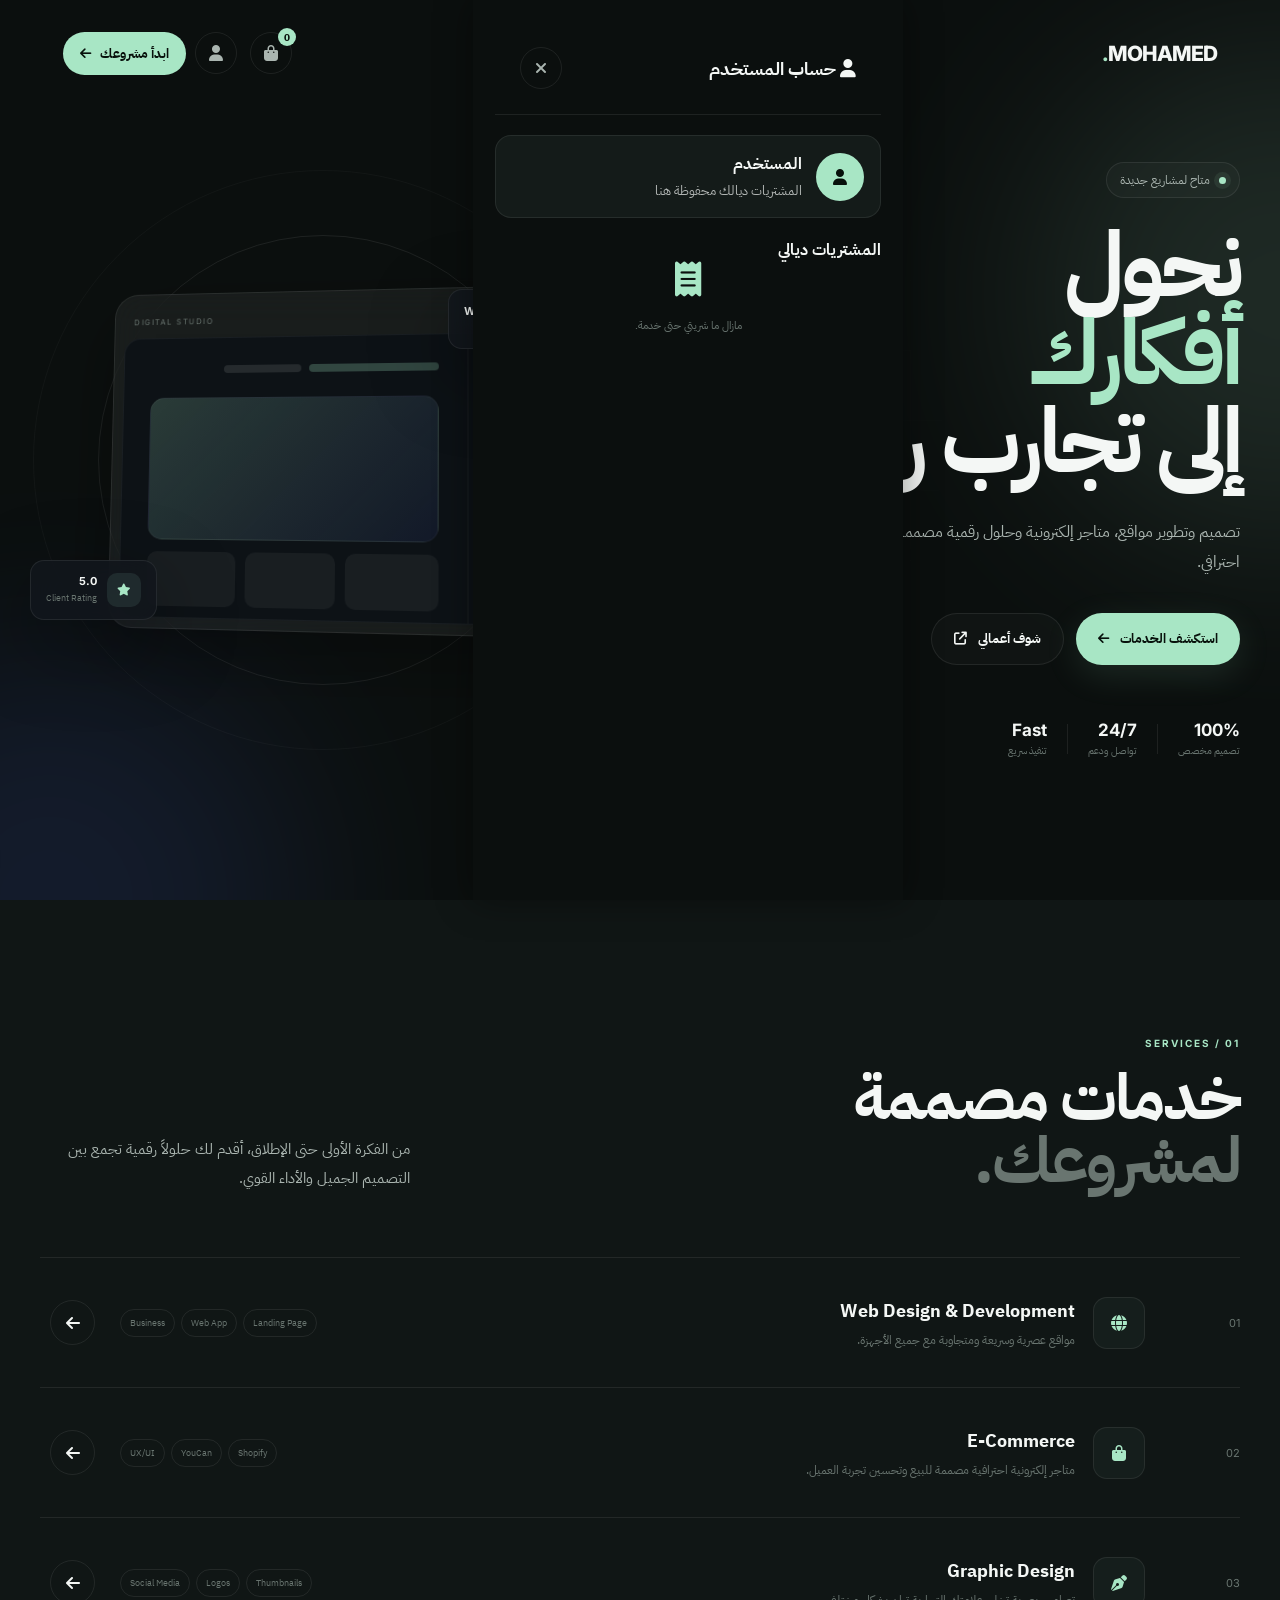
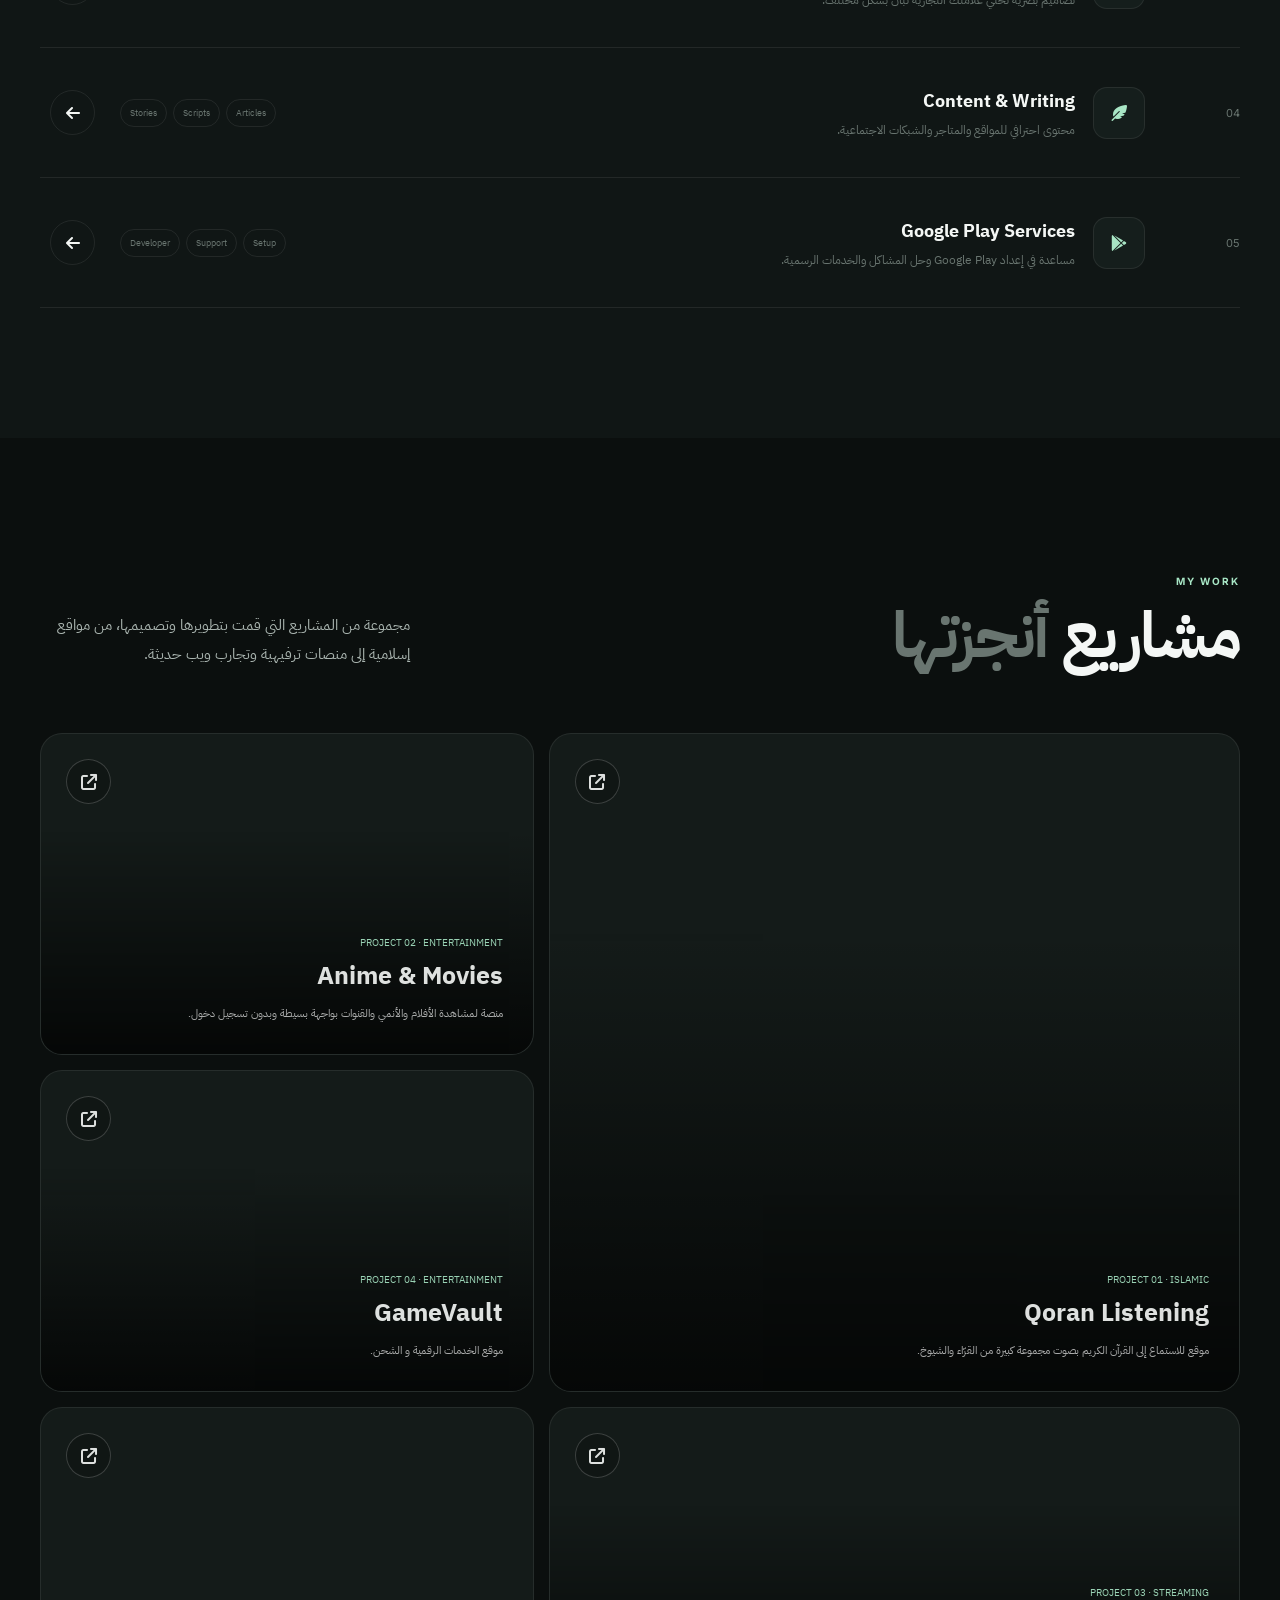
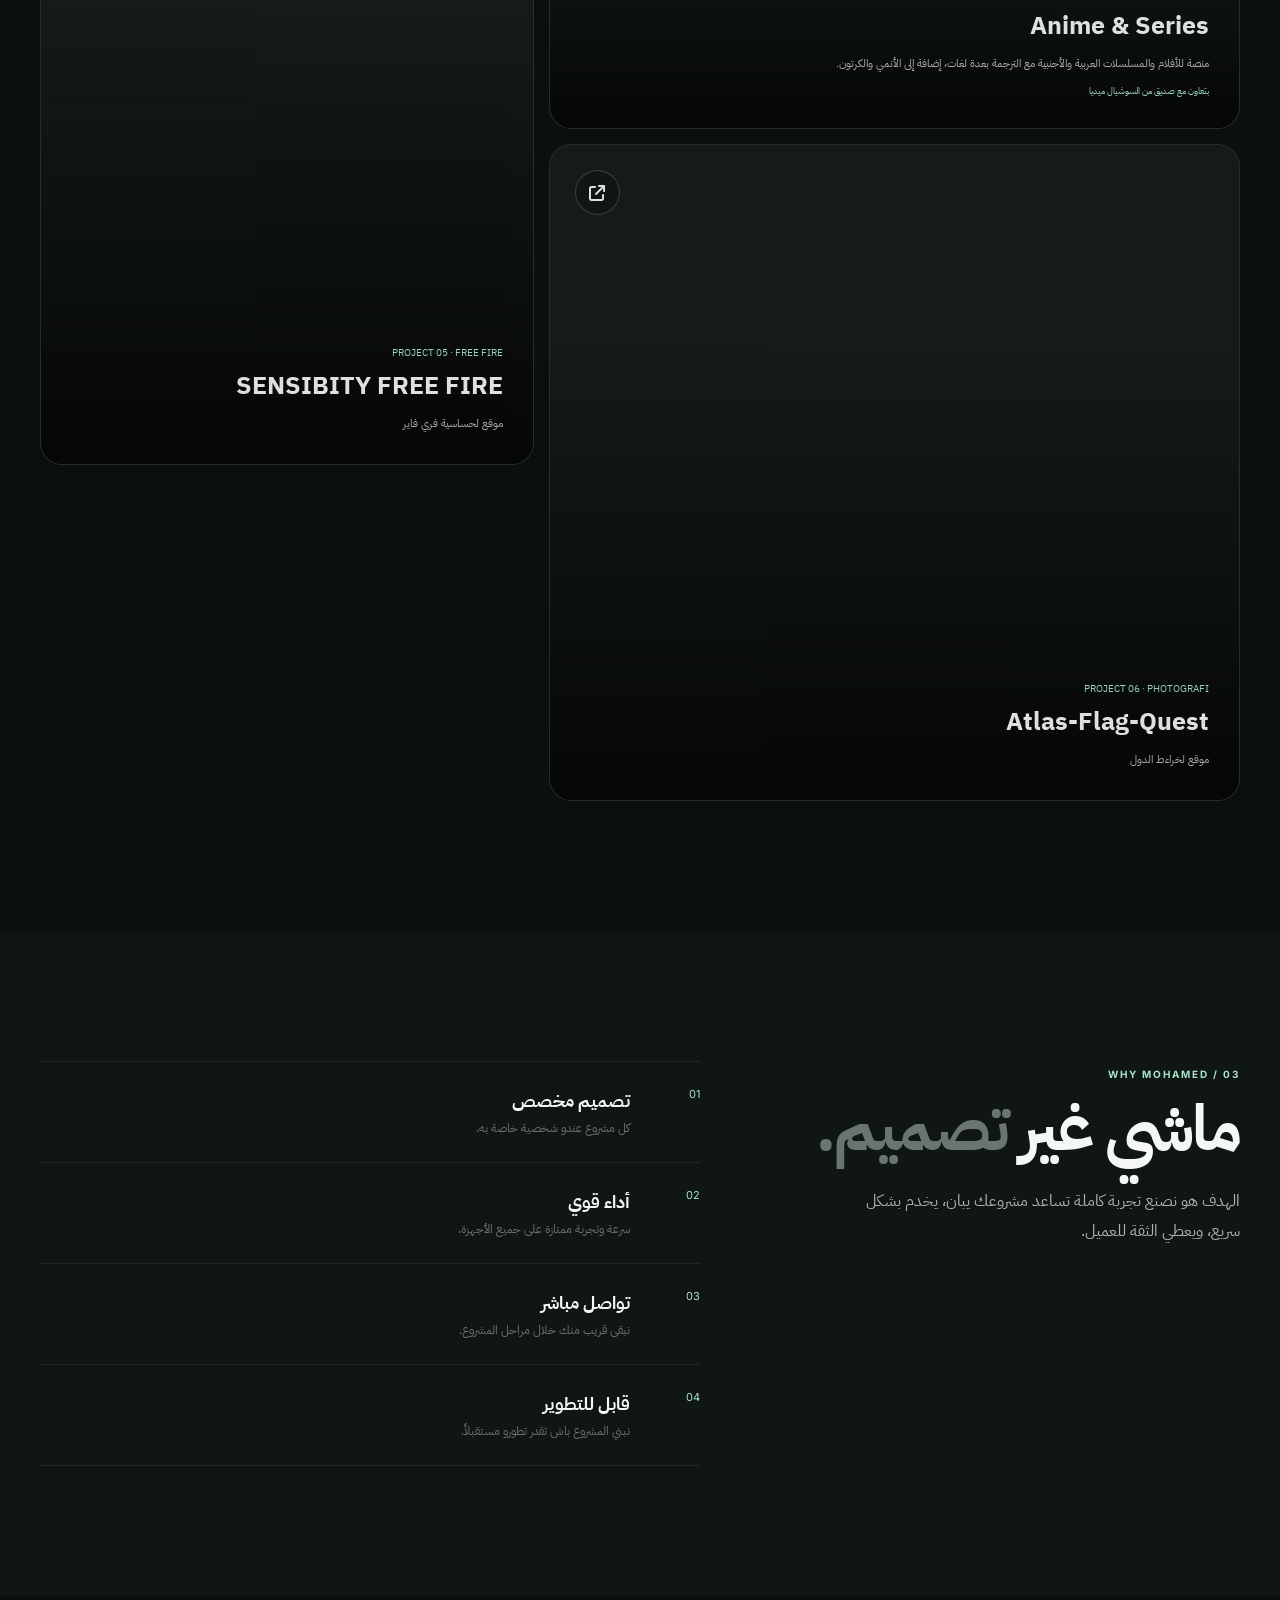
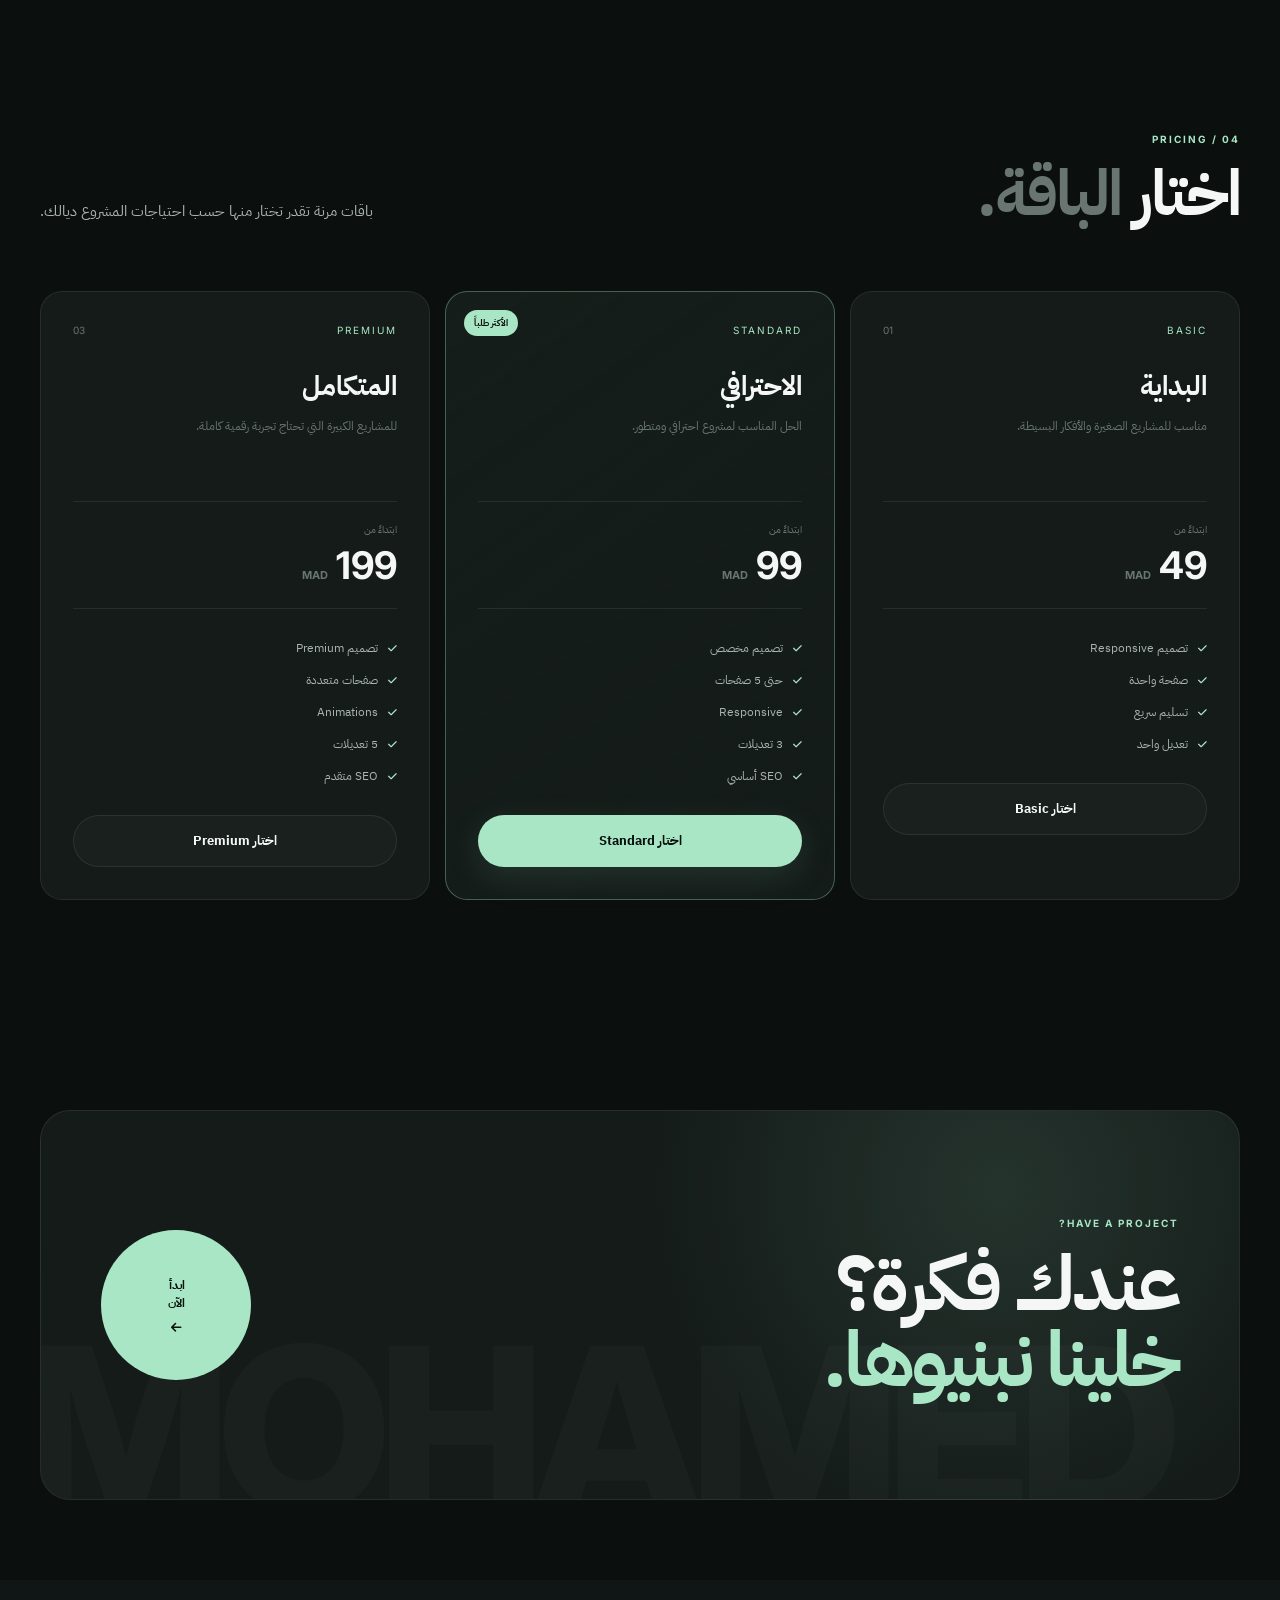
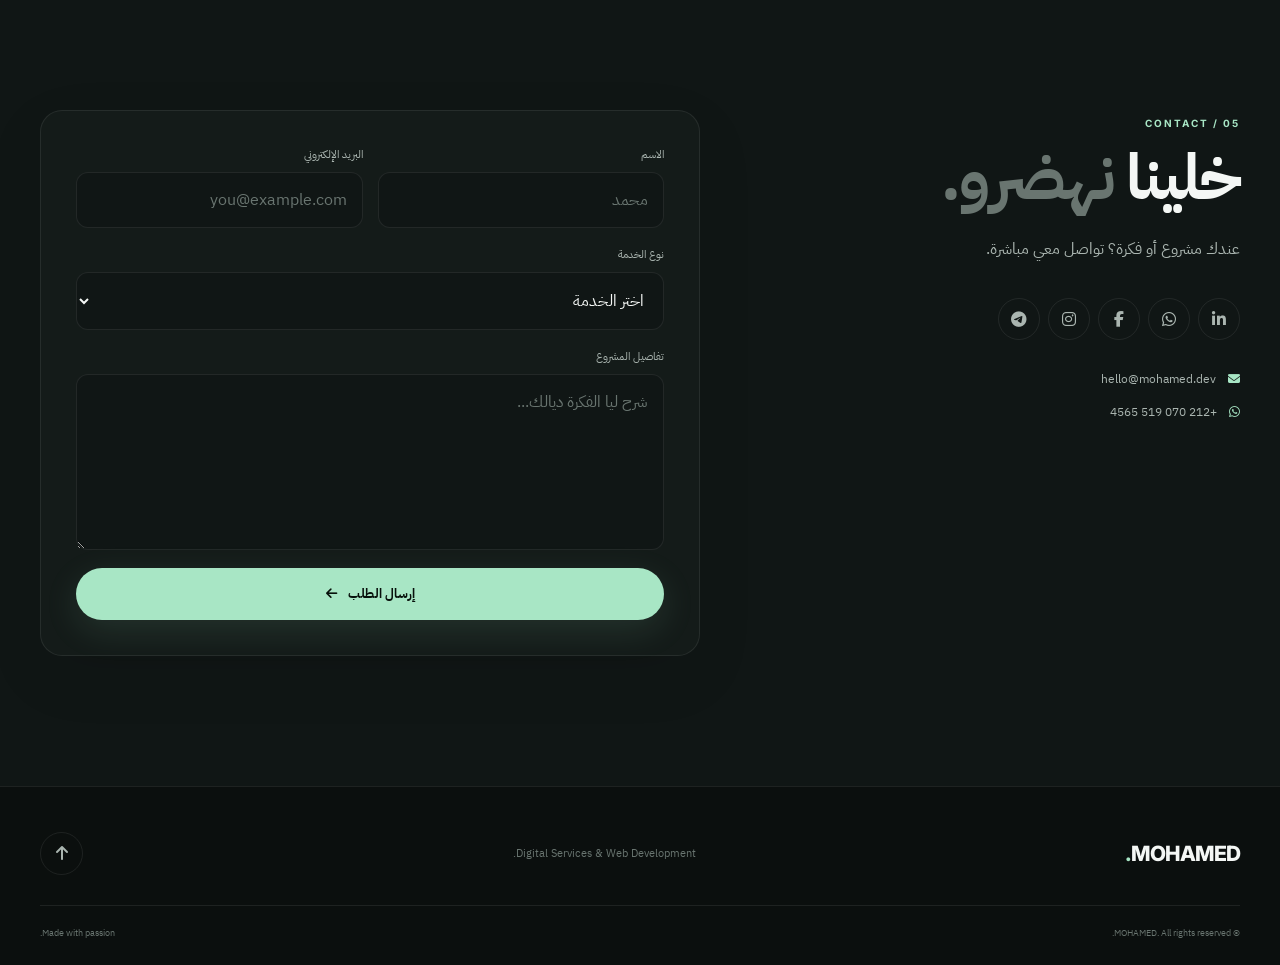
==== commit 80797116: "Update index.html" ====
--- a/index.html
+++ b/index.html
@@ -3649,6 +3649,79 @@
         </div>
 
       </article>
+       <article class="project-card project-large">
+
+        <div
+          class="project-image project-image-one"
+          style="
+            background-image:
+            url('https://i.ibb.co/SDmfzG5m/brave-screenshot-mohamed-web-site-github-io.png');
+          "
+        >
+
+          <div class="project-overlay">
+
+            <span>PROJECT 05 · FREE FIRE</span>
+
+            <h3>
+              SENSIBITY FREE FIRE
+            </h3>
+
+            <p>
+             موقع لحساسية فري فاير </p>
+
+            <a
+              href="https://mohamed-web-site.github.io/sensebilityfreefire/"
+              target="_blank"
+              rel="noopener noreferrer"
+              aria-label="فتح مشروع القرآن الكريم"
+            >
+              <i class="fa-solid fa-arrow-up-right-from-square"></i>
+            </a>
+
+          </div>
+
+        </div>
+
+      </article>
+
+ <article class="project-card project-large">
+
+        <div
+          class="project-image project-image-one"
+          style="
+            background-image:
+            url('https://i.ibb.co/svpvyWJd/brave-screenshot-mohamed-web-site-github-io-1.png');
+          "
+        >
+
+          <div class="project-overlay">
+
+            <span>PROJECT 06 · PHOTOGRAFI</span>
+
+            <h3>
+             Atlas-Flag-Quest
+            </h3>
+
+            <p>
+             موقع لخراءط الدول  </p>
+
+            <a
+              href="https://mohamed-web-site.github.io/Atlas-Flag-Quest/"
+              target="_blank"
+              rel="noopener noreferrer"
+              aria-label="فتح مشروع القرآن الكريم"
+            >
+              <i class="fa-solid fa-arrow-up-right-from-square"></i>
+            </a>
+
+          </div>
+
+        </div>
+
+      </article>
+
+
 
     </div>
 
@@ -4801,4 +4874,4 @@
 })();
 </script>
 </body>
-</html>+</html>
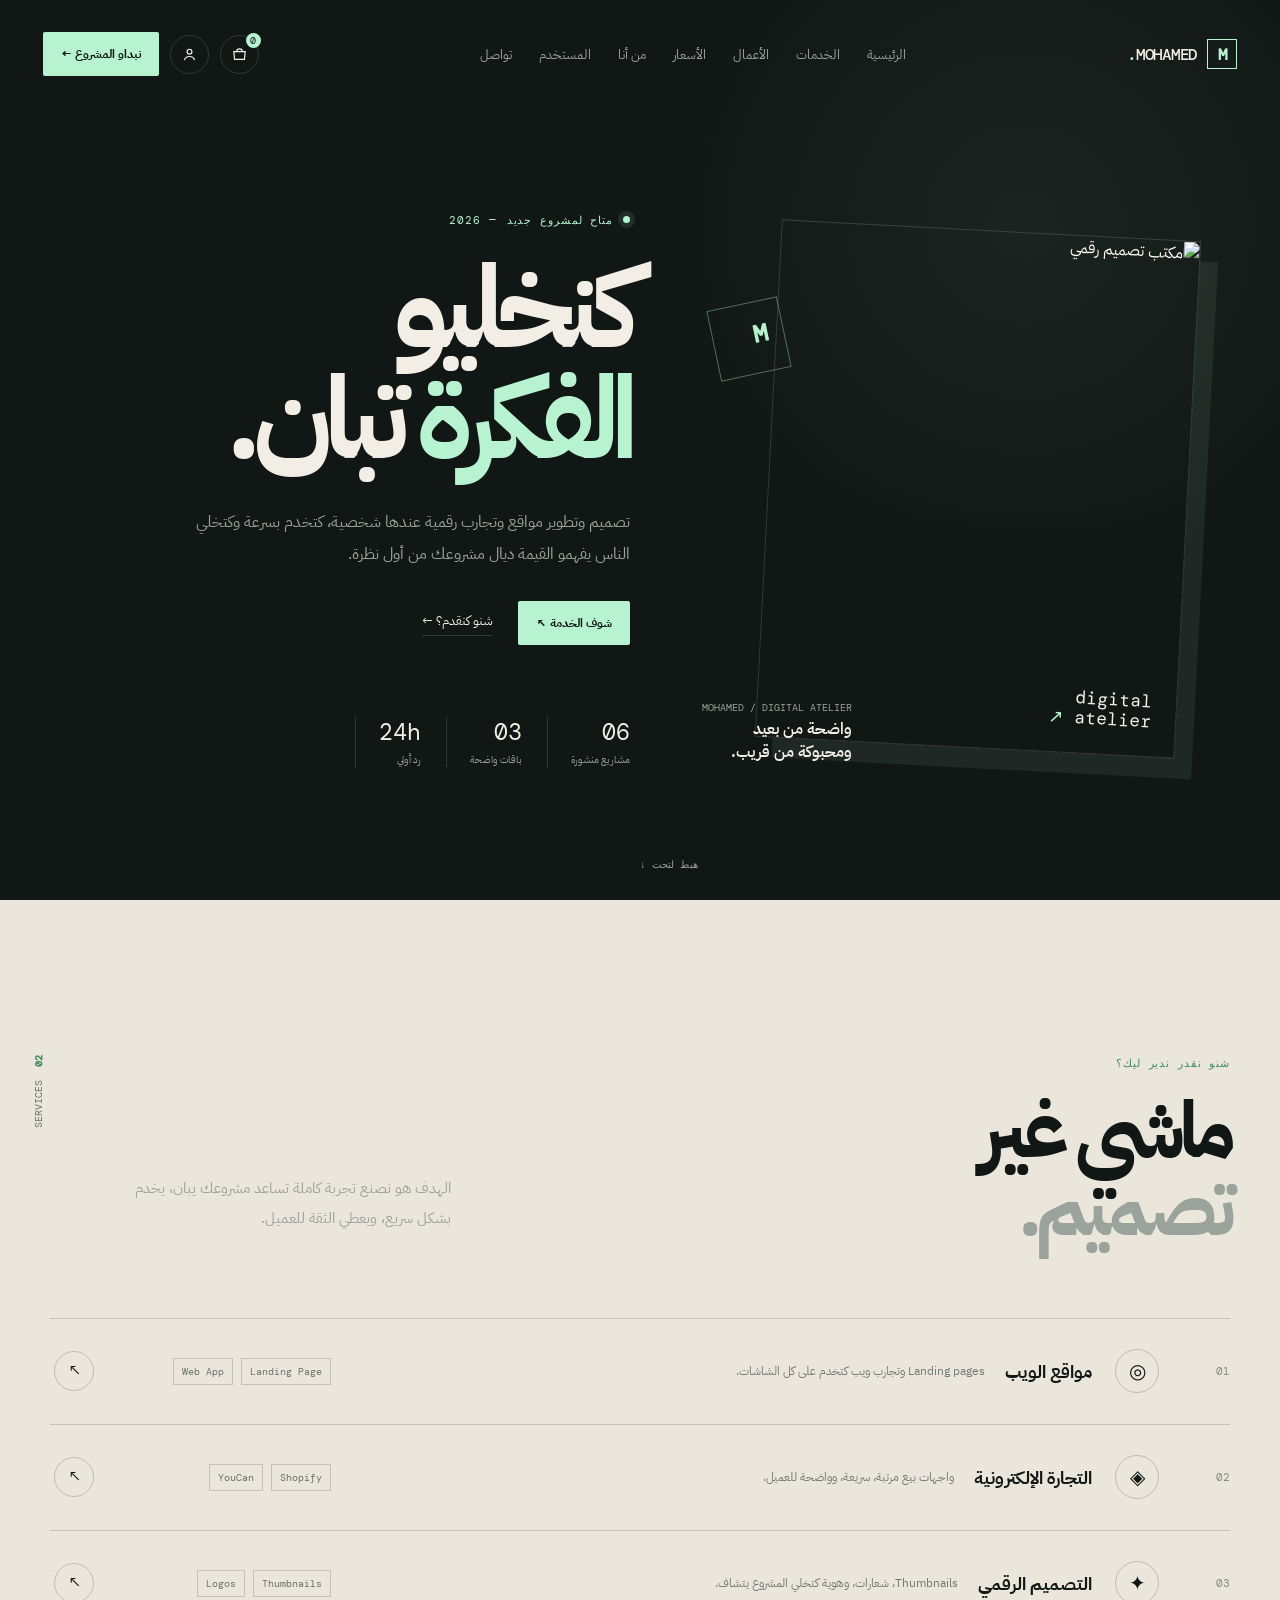
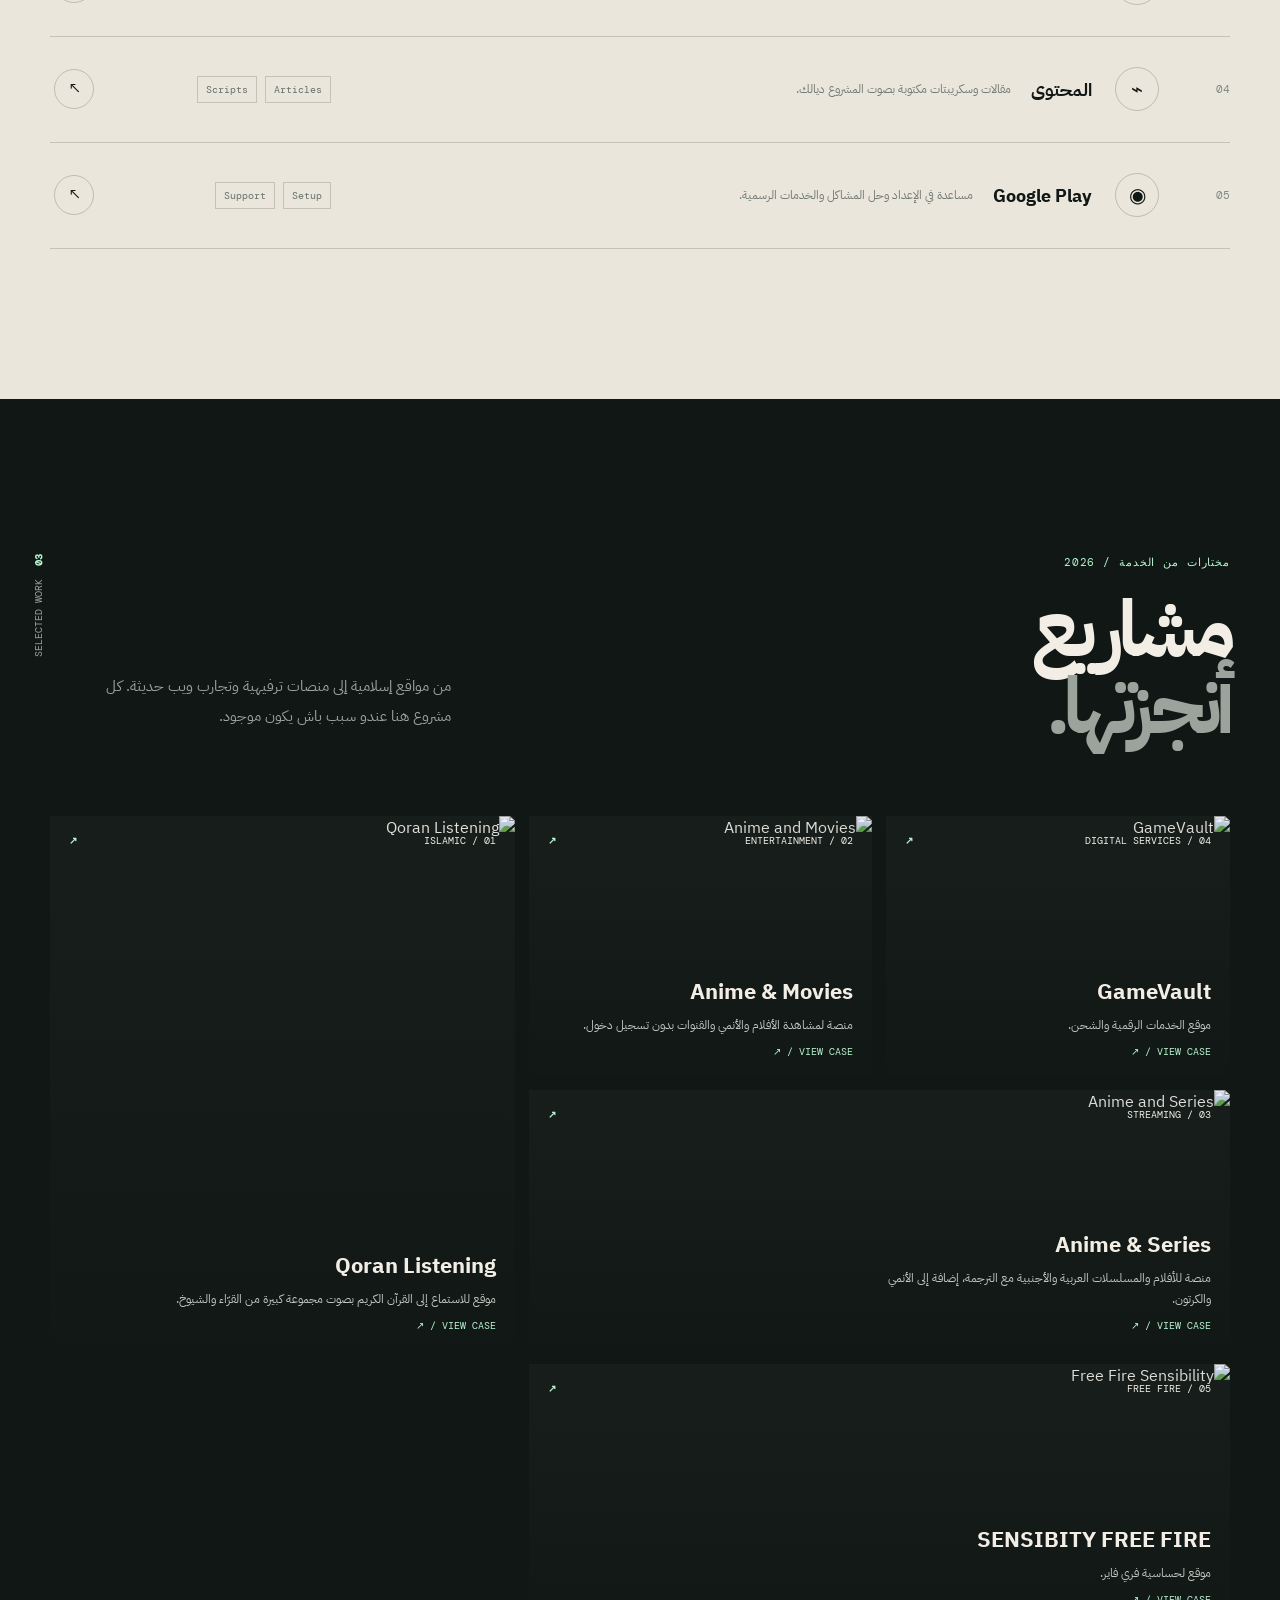
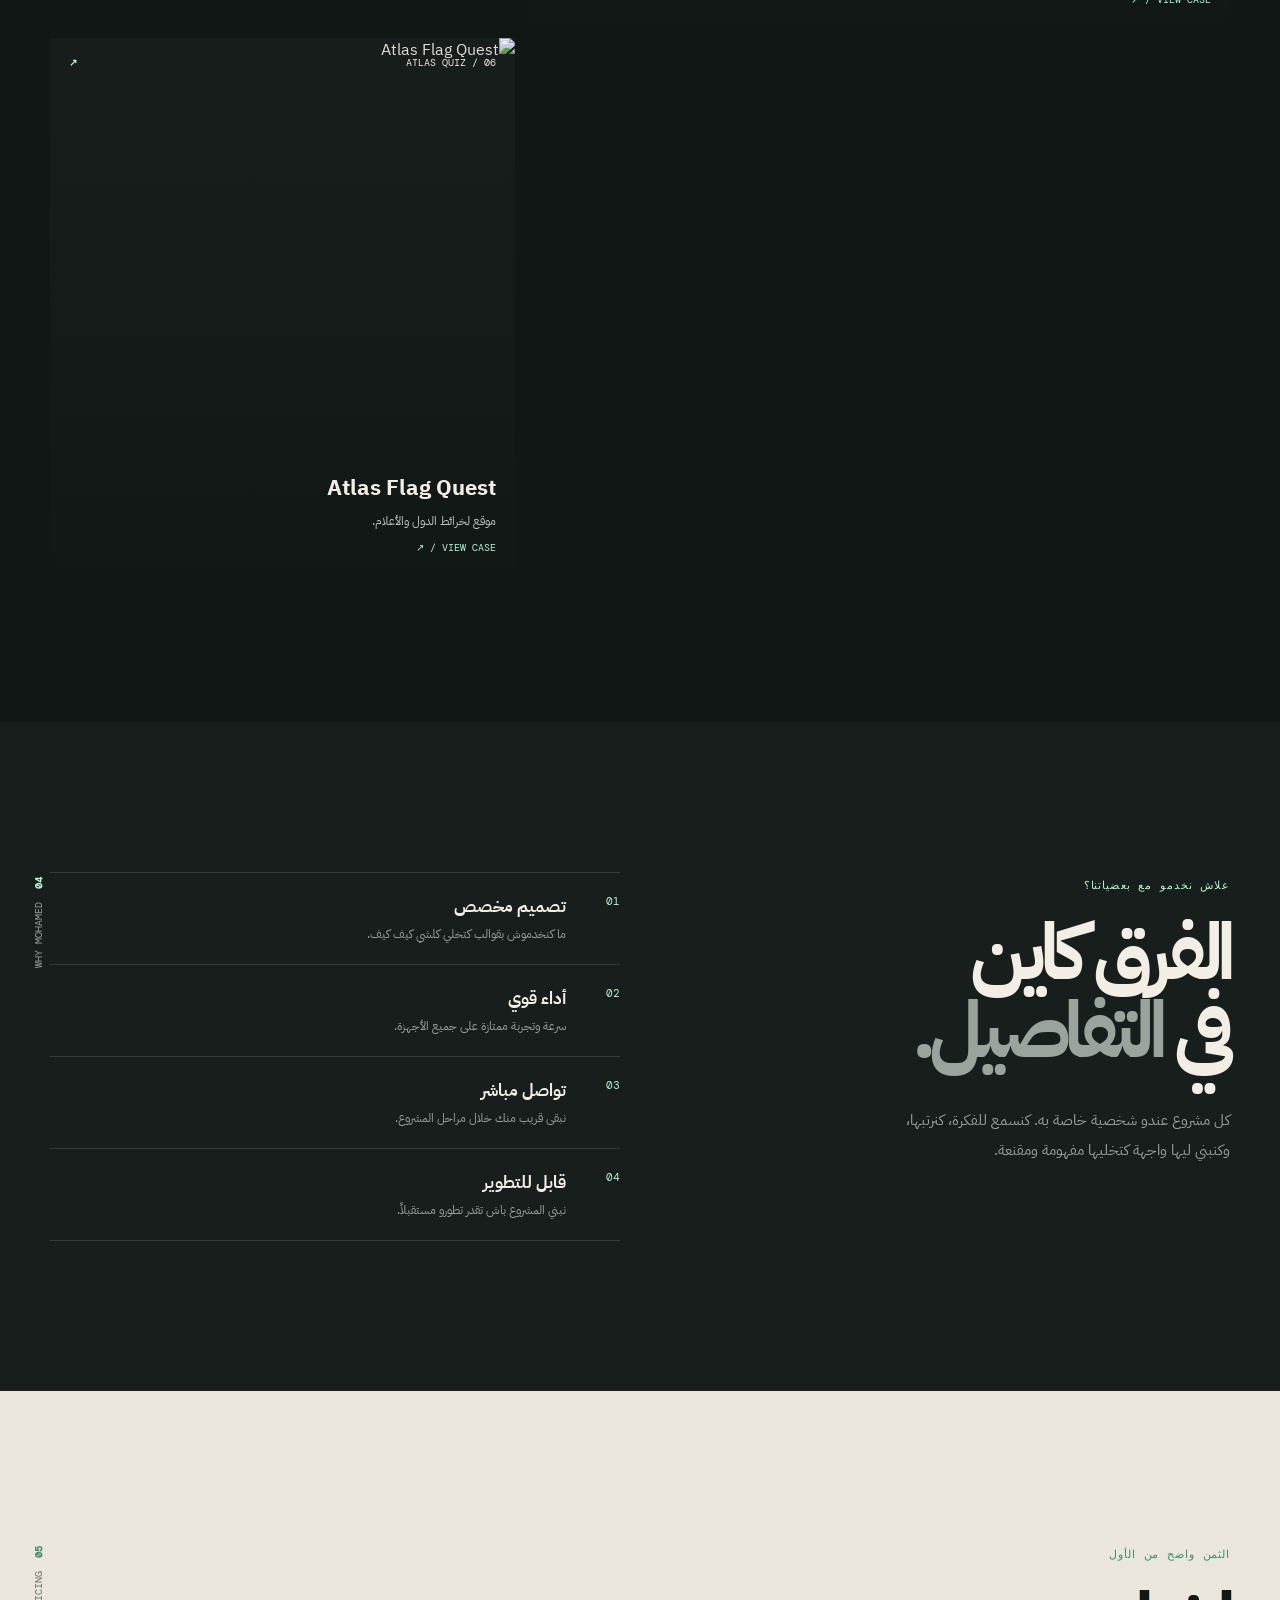
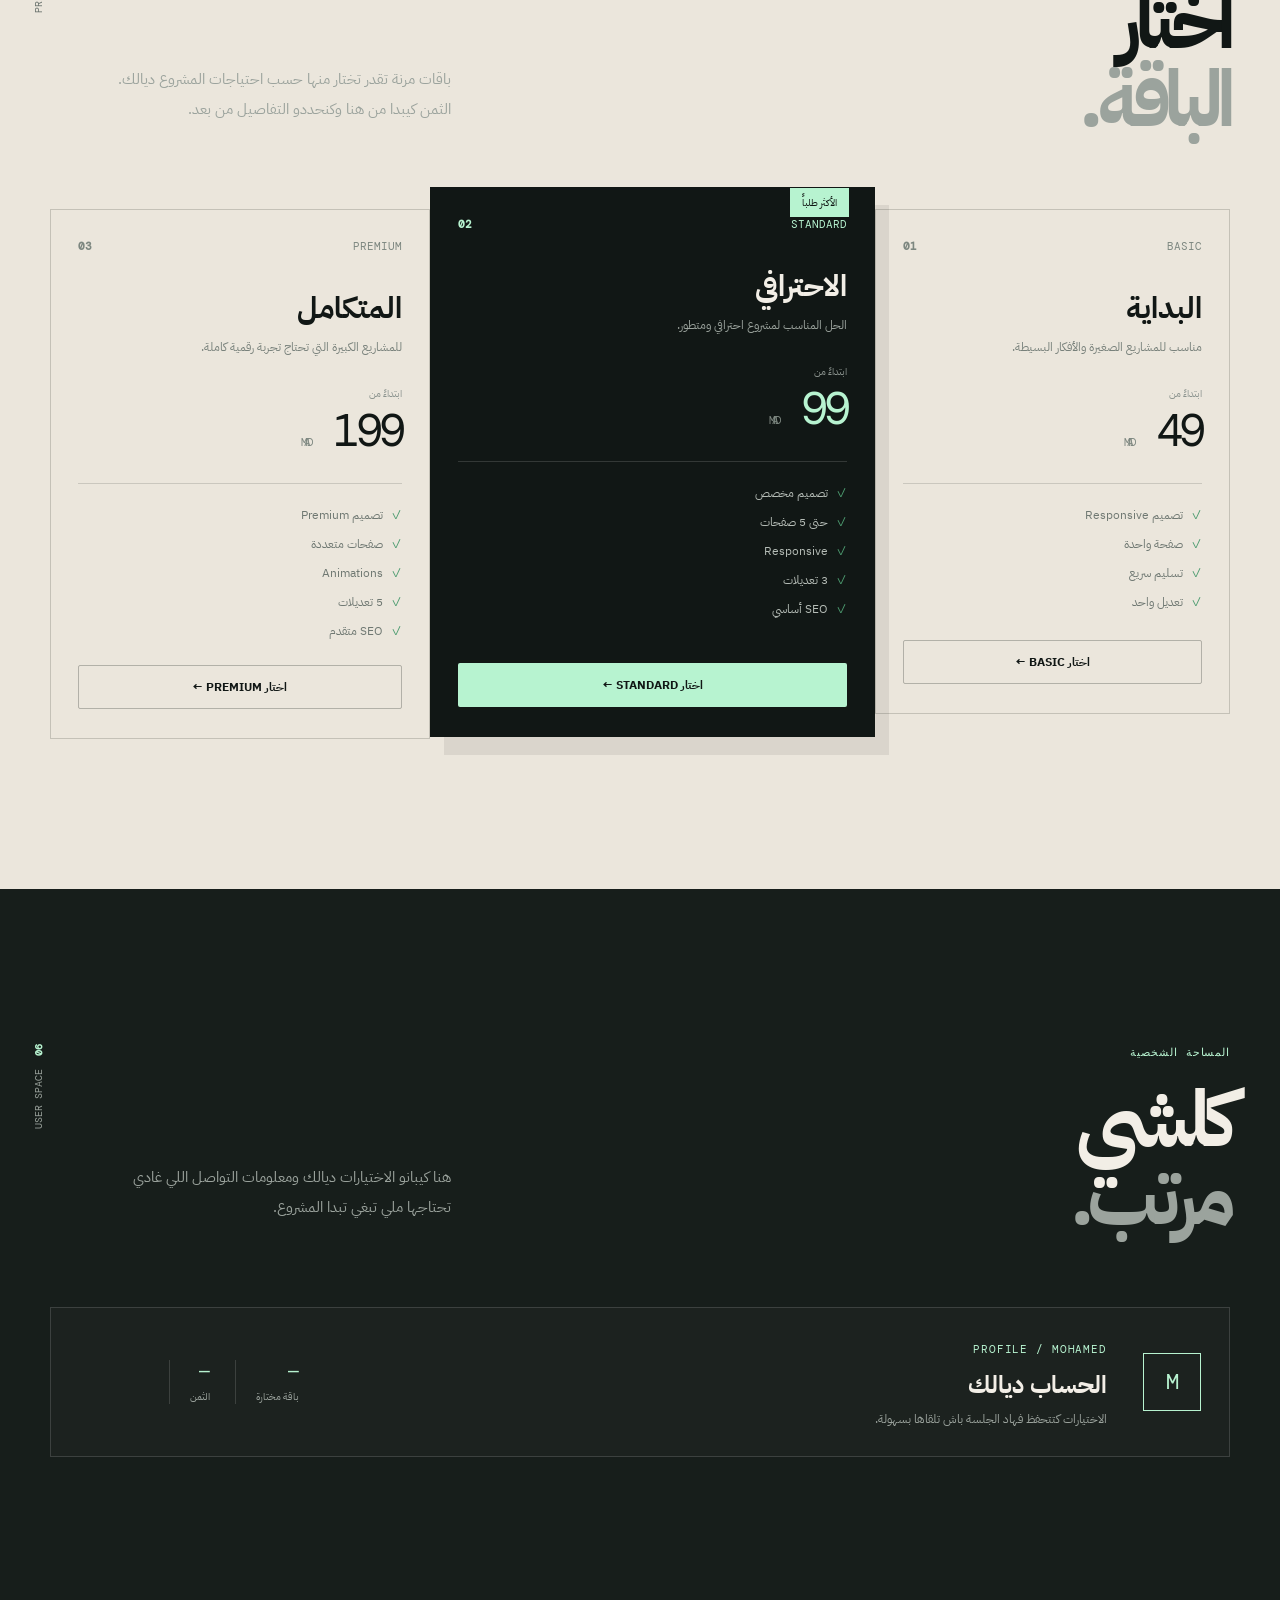
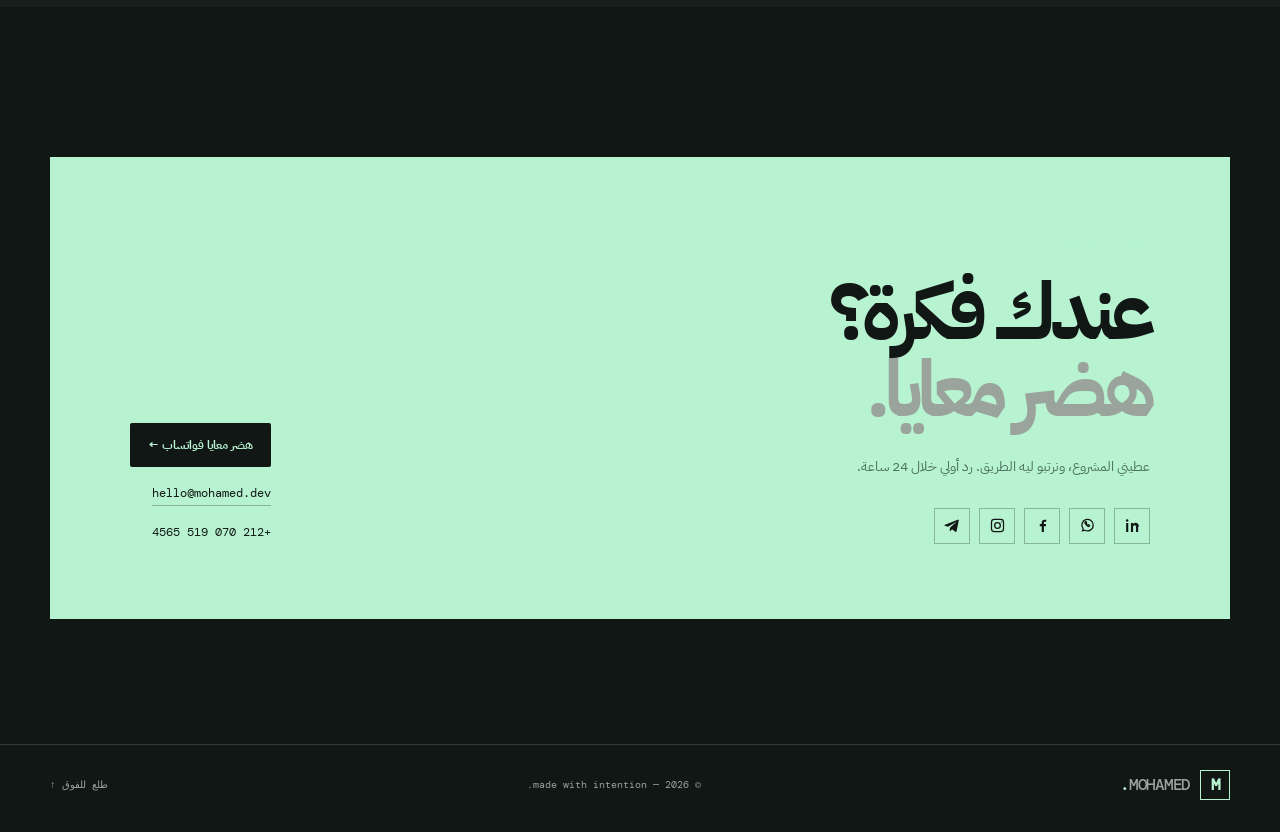
==== commit d8c646b9: "Add files via upload" ====
--- a/index.html
+++ b/index.html
@@ -1,4877 +1,29 @@
-<!DOCTYPE html>
+<!doctype html>
 <html lang="ar" dir="rtl">
 <head>
-  <meta charset="UTF-8">
-  <meta name="viewport" content="width=device-width, initial-scale=1.0">
-
-  <title>MOHAMED — Digital Services</title>
-
-  <meta name="description"
-    content="MOHAMED — خدمات رقمية احترافية في تصميم وتطوير المواقع والتجارة الإلكترونية والتصميم.">
-
-  <link rel="preconnect" href="https://fonts.googleapis.com">
-  <link rel="preconnect" href="https://fonts.gstatic.com" crossorigin>
-
-  <link href="https://fonts.googleapis.com/css2?family=IBM+Plex+Sans+Arabic:wght@400;500;600;700&family=Inter:wght@400;500;600;700;800&display=swap" rel="stylesheet">
-
-  <link rel="stylesheet"
-    href="https://cdnjs.cloudflare.com/ajax/libs/font-awesome/6.7.2/css/all.min.css">
+<meta charset="utf-8">
+<meta name="viewport" content="width=device-width,initial-scale=1">
+<title>MOHAMED — Digital Atelier</title>
+<meta name="description" content="MOHAMED — تصميم وتطوير مواقع وتجارب رقمية.">
+<link rel="preconnect" href="https://fonts.googleapis.com">
+<link rel="preconnect" href="https://fonts.gstatic.com" crossorigin>
+<link href="https://fonts.googleapis.com/css2?family=DM+Mono:wght@400;500&family=IBM+Plex+Sans+Arabic:wght@400;500;600;700&display=swap" rel="stylesheet">
 <style>
-  /* =========================================
-   MOHAMED STORE — STYLE.CSS
-   PART 1 / 3
-========================================= */
-
-:root {
-  --bg: #0b0f0e;
-  --bg-soft: #101615;
-  --card: #141b19;
-  --card-hover: #19211f;
-
-  --text: #f4f7f5;
-  --text-soft: #aab5b0;
-  --text-muted: #697570;
-
-  --accent: #a8e6c5;
-  --accent-dark: #7dcc9f;
-
-  --border: rgba(255,255,255,.08);
-  --border-hover: rgba(168,230,197,.35);
-
-  --shadow: 0 25px 80px rgba(0,0,0,.35);
-
-  --radius: 22px;
-  --container: 1200px;
-
-  --transition: .35s cubic-bezier(.2,.8,.2,1);
-}
-
-
-/* =========================================
-   LIGHT MODE
-========================================= */
-
-body.light {
-  --bg: #f5f8f6;
-  --bg-soft: #edf2ef;
-  --card: #ffffff;
-  --card-hover: #f8faf9;
-
-  --text: #101513;
-  --text-soft: #58645f;
-  --text-muted: #7d8883;
-
-  --border: rgba(0,0,0,.08);
-  --border-hover: rgba(60,150,105,.3);
-
-  --shadow: 0 25px 70px rgba(0,0,0,.08);
-}
-
-
-/* =========================================
-   RESET
-========================================= */
-
-* {
-  margin: 0;
-  padding: 0;
-  box-sizing: border-box;
-}
-
-html {
-  scroll-behavior: smooth;
-}
-
-body {
-  font-family:
-    "IBM Plex Sans Arabic",
-    "Inter",
-    sans-serif;
-
-  background: var(--bg);
-  color: var(--text);
-
-  overflow-x: hidden;
-
-  transition:
-    background .4s ease,
-    color .4s ease;
-}
-
-body.no-scroll {
-  overflow: hidden;
-}
-
-a {
-  color: inherit;
-  text-decoration: none;
-}
-
-button,
-input,
-textarea,
-select {
-  font: inherit;
-}
-
-button {
-  border: 0;
-  cursor: pointer;
-}
-
-img {
-  max-width: 100%;
-  display: block;
-}
-
-
-/* =========================================
-   CONTAINER
-========================================= */
-
-.container {
-  width: min(
-    calc(100% - 48px),
-    var(--container)
-  );
-
-  margin-inline: auto;
-}
-
-
-/* =========================================
-   PRELOADER
-========================================= */
-
-#preloader {
-  position: fixed;
-  inset: 0;
-
-  z-index: 9999;
-
-  display: grid;
-  place-items: center;
-
-  background: var(--bg);
-
-  transition:
-    opacity .5s ease,
-    visibility .5s ease;
-}
-
-#preloader.hide {
-  opacity: 0;
-  visibility: hidden;
-}
-
-.loader-logo {
-  font-family: "Inter", sans-serif;
-
-  font-size: 60px;
-  font-weight: 800;
-
-  letter-spacing: -5px;
-
-  animation: loaderPulse 1s infinite alternate;
-}
-
-.loader-logo span {
-  color: var(--accent);
-}
-
-@keyframes loaderPulse {
-  from {
-    opacity: .35;
-    transform: scale(.95);
-  }
-
-  to {
-    opacity: 1;
-    transform: scale(1);
-  }
-}
-
-
-/* =========================================
-   HEADER
-========================================= */
-
-.header {
-  position: fixed;
-
-  top: 0;
-  left: 0;
-  right: 0;
-
-  z-index: 1000;
-
-  padding-top: 18px;
-
-  transition: var(--transition);
-}
-
-.header.scrolled {
-  padding-top: 10px;
-}
-
-.navbar {
-  height: 70px;
-
-  display: flex;
-  align-items: center;
-  justify-content: space-between;
-
-  padding-inline: 22px;
-
-  border: 1px solid transparent;
-
-  transition: var(--transition);
-}
-
-.header.scrolled .navbar {
-  background: rgba(11,15,14,.72);
-
-  backdrop-filter: blur(20px);
-
-  border-color: var(--border);
-
-  border-radius: 18px;
-
-  box-shadow:
-    0 15px 50px rgba(0,0,0,.15);
-}
-
-
-/* =========================================
-   LOGO
-========================================= */
-
-.logo {
-  font-family: "Inter", sans-serif;
-
-  font-size: 21px;
-  font-weight: 800;
-
-  letter-spacing: -1px;
-}
-
-.logo span {
-  color: var(--accent);
-}
-
-
-/* =========================================
-   NAVIGATION
-========================================= */
-
-.nav-menu {
-  display: flex;
-
-  align-items: center;
-
-  gap: 30px;
-}
-
-.nav-link {
-  position: relative;
-
-  font-size: 14px;
-
-  color: var(--text-soft);
-
-  transition: var(--transition);
-}
-
-.nav-link:hover,
-.nav-link.active {
-  color: var(--text);
-}
-
-.nav-link::after {
-  content: "";
-
-  position: absolute;
-
-  bottom: -8px;
-  right: 0;
-
-  width: 0;
-  height: 1px;
-
-  background: var(--accent);
-
-  transition: var(--transition);
-}
-
-.nav-link:hover::after,
-.nav-link.active::after {
-  width: 100%;
-}
-
-
-/* =========================================
-   NAV ACTIONS
-========================================= */
-
-.nav-actions {
-  display: flex;
-
-  align-items: center;
-
-  gap: 9px;
-}
-
-.icon-btn {
-  width: 42px;
-  height: 42px;
-
-  display: grid;
-  place-items: center;
-
-  background: transparent;
-
-  color: var(--text-soft);
-
-  border: 1px solid var(--border);
-
-  border-radius: 50%;
-
-  transition: var(--transition);
-}
-
-.icon-btn:hover {
-  color: var(--text);
-
-  border-color: var(--border-hover);
-
-  transform: translateY(-2px);
-}
-
-
-/* =========================================
-   CART BUTTON
-========================================= */
-
-.cart-btn {
-  position: relative;
-}
-
-.cart-count {
-  position: absolute;
-
-  top: -5px;
-  right: -5px;
-
-  min-width: 18px;
-  height: 18px;
-
-  display: grid;
-  place-items: center;
-
-  padding: 2px;
-
-  border-radius: 50%;
-
-  background: var(--accent);
-
-  color: #07100b;
-
-  font-size: 10px;
-  font-weight: 800;
-}
-
-
-/* =========================================
-   NAV CTA
-========================================= */
-
-.nav-cta {
-  display: flex;
-  align-items: center;
-
-  gap: 9px;
-
-  padding: 12px 17px;
-
-  background: var(--accent);
-
-  color: #07100b;
-
-  border-radius: 999px;
-
-  font-size: 13px;
-  font-weight: 700;
-
-  transition: var(--transition);
-}
-
-.nav-cta:hover {
-  background: var(--accent-dark);
-
-  transform: translateY(-2px);
-}
-
-
-/* =========================================
-   MOBILE BUTTON
-========================================= */
-
-.mobile-toggle {
-  display: none;
-
-  width: 42px;
-  height: 42px;
-
-  background: transparent;
-
-  border: 1px solid var(--border);
-
-  border-radius: 50%;
-}
-
-.mobile-toggle span {
-  display: block;
-
-  width: 18px;
-  height: 1px;
-
-  margin: 4px auto;
-
-  background: var(--text);
-
-  transition: var(--transition);
-}
-
-
-/* =========================================
-   GLOBAL SECTIONS
-========================================= */
-
-.section {
-  position: relative;
-
-  padding: 130px 0;
-}
-
-.section-header {
-  display: flex;
-
-  justify-content: space-between;
-  align-items: flex-end;
-
-  gap: 40px;
-
-  margin-bottom: 65px;
-}
-
-.section-kicker {
-  display: inline-block;
-
-  margin-bottom: 18px;
-
-  font-family: "Inter", sans-serif;
-
-  font-size: 10px;
-  font-weight: 700;
-
-  letter-spacing: 2px;
-
-  color: var(--accent);
-}
-
-.section-title {
-  max-width: 650px;
-
-  font-size: clamp(40px, 5vw, 72px);
-
-  line-height: .98;
-
-  letter-spacing: -2px;
-
-  font-weight: 700;
-}
-
-.section-title span {
-  color: var(--text-muted);
-}
-
-.section-description {
-  max-width: 370px;
-
-  color: var(--text-soft);
-
-  font-size: 15px;
-
-  line-height: 1.9;
-}
-
-
-/* =========================================
-   HERO
-========================================= */
-
-.hero {
-  min-height: 100vh;
-
-  display: flex;
-  align-items: center;
-
-  padding-top: 150px;
-
-  overflow: hidden;
-}
-
-.hero-grid {
-  position: absolute;
-
-  inset: 0;
-
-  opacity: .25;
-
-  background-image:
-    linear-gradient(
-      rgba(255,255,255,.025) 1px,
-      transparent 1px
-    ),
-    linear-gradient(
-      90deg,
-      rgba(255,255,255,.025) 1px,
-      transparent 1px
-    );
-
-  background-size: 70px 70px;
-
-  mask-image:
-    radial-gradient(
-      ellipse at center,
-      black 20%,
-      transparent 75%
-    );
-}
-
-.hero-glow {
-  position: absolute;
-
-  width: 500px;
-  height: 500px;
-
-  border-radius: 50%;
-
-  filter: blur(100px);
-
-  pointer-events: none;
-
-  opacity: .12;
-}
-
-.hero-glow-one {
-  background: var(--accent);
-
-  top: 5%;
-  right: -250px;
-}
-
-.hero-glow-two {
-  background: #5276ff;
-
-  bottom: -250px;
-  left: -200px;
-}
-
-
-/* =========================================
-   HERO CONTAINER
-========================================= */
-
-.hero-container {
-  display: grid;
-
-  grid-template-columns:
-    1fr 1fr;
-
-  align-items: center;
-
-  gap: 70px;
-
-  position: relative;
-
-  z-index: 2;
-}
-
-
-/* =========================================
-   HERO CONTENT
-========================================= */
-
-.hero-content {
-  position: relative;
-}
-
-.hero-badge {
-  display: inline-flex;
-
-  align-items: center;
-
-  gap: 9px;
-
-  padding: 8px 13px;
-
-  margin-bottom: 25px;
-
-  border: 1px solid var(--border);
-
-  border-radius: 999px;
-
-  background: rgba(255,255,255,.025);
-
-  color: var(--text-soft);
-
-  font-size: 12px;
-}
-
-.status-dot {
-  width: 7px;
-  height: 7px;
-
-  border-radius: 50%;
-
-  background: var(--accent);
-
-  box-shadow:
-    0 0 0 5px rgba(159,227,192,.08);
-
-  animation: dotPulse 2s infinite;
-}
-
-@keyframes dotPulse {
-  50% {
-    box-shadow:
-      0 0 0 10px rgba(159,227,192,0);
-  }
-}
-
-
-/* =========================================
-   HERO TITLE
-========================================= */
-
-.hero-title {
-  max-width: 750px;
-
-  font-size: clamp(
-    55px,
-    7vw,
-    94px
-  );
-
-  line-height: .98;
-
-  letter-spacing: -4px;
-
-  font-weight: 700;
-}
-
-.hero-title span {
-  display: block;
-
-  color: var(--accent);
-}
-
-.hero-description {
-  max-width: 570px;
-
-  margin-top: 30px;
-
-  color: var(--text-soft);
-
-  font-size: 16px;
-
-  line-height: 1.9;
-}
-
-
-/* =========================================
-   HERO BUTTONS
-========================================= */
-
-.hero-actions {
-  display: flex;
-
-  align-items: center;
-
-  gap: 12px;
-
-  margin-top: 35px;
-}
-
-.btn {
-  display: inline-flex;
-
-  align-items: center;
-  justify-content: center;
-
-  gap: 11px;
-
-  min-height: 52px;
-
-  padding: 0 22px;
-
-  border-radius: 999px;
-
-  font-size: 13px;
-
-  font-weight: 700;
-
-  transition: var(--transition);
-}
-
-.btn i {
-  transition: transform .3s ease;
-}
-
-.btn:hover i {
-  transform: translateX(-4px);
-}
-
-.btn-primary {
-  background: var(--accent);
-
-  color: #07100b;
-
-  box-shadow:
-    0 10px 35px rgba(159,227,192,.12);
-}
-
-.btn-primary:hover {
-  background: var(--accent-dark);
-
-  transform: translateY(-3px);
-
-  box-shadow:
-    0 15px 45px rgba(159,227,192,.2);
-}
-
-.btn-secondary {
-  color: var(--text);
-
-  border: 1px solid var(--border);
-
-  background: rgba(255,255,255,.025);
-}
-
-.btn-secondary:hover {
-  border-color: var(--border-hover);
-
-  background: var(--card);
-
-  transform: translateY(-3px);
-}
-
-
-/* =========================================
-   HERO TRUST
-========================================= */
-
-.hero-trust {
-  display: flex;
-
-  align-items: center;
-
-  gap: 20px;
-
-  margin-top: 55px;
-}
-
-.trust-item {
-  display: flex;
-
-  flex-direction: column;
-
-  gap: 3px;
-}
-
-.trust-item strong {
-  font-family: "Inter", sans-serif;
-
-  font-size: 17px;
-}
-
-.trust-item span {
-  font-size: 10px;
-
-  color: var(--text-muted);
-}
-
-.trust-line {
-  width: 1px;
-  height: 30px;
-
-  background: var(--border);
-}
-
-
-/* =========================================
-   HERO VISUAL
-========================================= */
-
-.hero-visual {
-  position: relative;
-
-  height: 570px;
-
-  display: grid;
-
-  place-items: center;
-}
-
-.visual-orbit {
-  position: absolute;
-
-  border: 1px solid var(--border);
-
-  border-radius: 50%;
-
-  animation:
-    orbitRotate 18s linear infinite;
-}
-
-.orbit-one {
-  width: 450px;
-  height: 450px;
-}
-
-.orbit-two {
-  width: 580px;
-  height: 580px;
-
-  opacity: .4;
-
-  animation-direction: reverse;
-
-  animation-duration: 25s;
-}
-
-@keyframes orbitRotate {
-  to {
-    transform: rotate(360deg);
-  }
-}
-
-
-/* =========================================
-   MAIN VISUAL CARD
-========================================= */
-
-.visual-card {
-  position: relative;
-
-  width: min(440px, 80%);
-
-  aspect-ratio: 1 / .78;
-
-  padding: 10px;
-
-  background: rgba(255,255,255,.05);
-
-  border: 1px solid var(--border);
-
-  border-radius: 25px;
-
-  backdrop-filter: blur(20px);
-
-  box-shadow: var(--shadow);
-
-  transform:
-    perspective(1000px)
-    rotateY(-8deg)
-    rotateX(4deg);
-
-  transition:
-    transform .6s ease;
-}
-
-.visual-card:hover {
-  transform:
-    perspective(1000px)
-    rotateY(0)
-    rotateX(0)
-    translateY(-8px);
-}
-
-
-/* =========================================
-   VISUAL CARD TOP
-========================================= */
-
-.card-top {
-  height: 35px;
-
-  display: flex;
-
-  align-items: center;
-
-  justify-content: space-between;
-
-  padding-inline: 10px;
-}
-
-.window-dots {
-  display: flex;
-
-  gap: 5px;
-}
-
-.window-dots span {
-  width: 6px;
-  height: 6px;
-
-  border-radius: 50%;
-
-  background: var(--text-muted);
-}
-
-.card-label {
-  font-family: "Inter", sans-serif;
-
-  font-size: 8px;
-
-  letter-spacing: 1.5px;
-
-  color: var(--text-muted);
-}
-
-
-/* =========================================
-   VISUAL SCREEN
-========================================= */
-
-.visual-screen {
-  height: calc(100% - 35px);
-
-  display: flex;
-
-  overflow: hidden;
-
-  border-radius: 17px;
-
-  background: #0d1216;
-
-  border: 1px solid rgba(255,255,255,.05);
-}
-
-.screen-sidebar {
-  width: 65px;
-
-  display: flex;
-
-  flex-direction: column;
-
-  align-items: center;
-
-  gap: 20px;
-
-  padding-top: 20px;
-
-  border-left:
-    1px solid rgba(255,255,255,.05);
-}
-
-.sidebar-logo {
-  width: 28px;
-  height: 28px;
-
-  display: grid;
-
-  place-items: center;
-
-  border-radius: 8px;
-
-  background: var(--accent);
-
-  color: #07100b;
-
-  font-family: "Inter", sans-serif;
-
-  font-size: 10px;
-
-  font-weight: 800;
-}
-
-.sidebar-line {
-  width: 25px;
-  height: 4px;
-
-  border-radius: 10px;
-
-  background: rgba(255,255,255,.08);
-}
-
-.sidebar-line.active {
-  background: var(--accent);
-}
-
-
-/* =========================================
-   SCREEN CONTENT
-========================================= */
-
-.screen-content {
-  flex: 1;
-
-  padding: 28px;
-}
-
-.screen-heading {
-  display: flex;
-
-  gap: 8px;
-
-  margin-bottom: 25px;
-}
-
-.screen-heading span {
-  width: 80px;
-  height: 8px;
-
-  border-radius: 5px;
-
-  background: rgba(255,255,255,.1);
-}
-
-.screen-heading span:first-child {
-  width: 130px;
-
-  background:
-    rgba(159,227,192,.25);
-}
-
-.screen-large {
-  height: 145px;
-
-  border-radius: 15px;
-
-  background:
-    linear-gradient(
-      135deg,
-      rgba(159,227,192,.2),
-      rgba(90,110,255,.08)
-    );
-
-  border:
-    1px solid rgba(255,255,255,.05);
-}
-
-.screen-row {
-  display: grid;
-
-  grid-template-columns:
-    repeat(3, 1fr);
-
-  gap: 10px;
-
-  margin-top: 12px;
-}
-
-.screen-row div {
-  height: 55px;
-
-  border-radius: 10px;
-
-  background: rgba(255,255,255,.05);
-}
-
-
-/* =========================================
-   FLOATING CARDS
-========================================= */
-
-.floating-card {
-  position: absolute;
-
-  display: flex;
-
-  align-items: center;
-
-  gap: 10px;
-
-  padding: 12px 15px;
-
-  background:
-    rgba(18,23,29,.85);
-
-  border:
-    1px solid var(--border);
-
-  backdrop-filter: blur(18px);
-
-  border-radius: 14px;
-
-  box-shadow: var(--shadow);
-
-  animation:
-    floating 4s ease-in-out infinite;
-}
-
-.floating-card strong {
-  display: block;
-
-  font-family: "Inter", sans-serif;
-
-  font-size: 11px;
-}
-
-.floating-card small {
-  display: block;
-
-  margin-top: 3px;
-
-  color: var(--text-muted);
-
-  font-size: 9px;
-}
-
-.floating-card-one {
-  right: -20px;
-  top: 20%;
-
-  animation-delay: -.8s;
-}
-
-.floating-card-two {
-  left: -10px;
-  bottom: 22%;
-
-  animation-delay: -2s;
-}
-
-.floating-icon,
-.mini-rating {
-  width: 34px;
-  height: 34px;
-
-  display: grid;
-
-  place-items: center;
-
-  border-radius: 10px;
-
-  background:
-    rgba(159,227,192,.1);
-
-  color: var(--accent);
-
-  font-size: 12px;
-}
-
-@keyframes floating {
-  50% {
-    transform: translateY(-12px);
-  }
-}
-
-.floating-circle {
-  position: absolute;
-
-  bottom: 8%;
-  right: 7%;
-
-  width: 58px;
-  height: 58px;
-
-  display: grid;
-
-  place-items: center;
-
-  border-radius: 50%;
-
-  background: var(--accent);
-
-  color: #07100b;
-
-  animation:
-    floating 3.5s ease-in-out infinite;
-}
-
-
-/* =========================================
-   HERO SCROLL
-========================================= */
-
-.hero-scroll {
-  position: absolute;
-
-  bottom: 30px;
-  left: 50%;
-
-  transform: translateX(-50%);
-
-  display: flex;
-
-  align-items: center;
-
-  gap: 15px;
-
-  color: var(--text-muted);
-
-  font-family: "Inter", sans-serif;
-
-  font-size: 8px;
-
-  letter-spacing: 2px;
-}
-
-.scroll-line {
-  width: 60px;
-  height: 1px;
-
-  background: var(--border);
-
-  overflow: hidden;
-}
-
-.scroll-line span {
-  display: block;
-
-  width: 25px;
-  height: 1px;
-
-  background: var(--accent);
-
-  animation:
-    scrollLine 2s infinite;
-}
-
-@keyframes scrollLine {
-  from {
-    transform: translateX(60px);
-  }
-
-  to {
-    transform: translateX(-25px);
-  }
-}
-/* =========================================
-   MOHAMED STORE — STYLE.CSS
-   PART 2 / 3
-========================================= */
-
-
-/* =========================================
-   SERVICES
-========================================= */
-
-.services {
-  background: var(--bg-soft);
-}
-
-.services-list {
-  border-top: 1px solid var(--border);
-}
-
-.service-item {
-  position: relative;
-
-  display: grid;
-
-  grid-template-columns:
-    70px 1fr 300px 55px;
-
-  align-items: center;
-
-  gap: 25px;
-
-  min-height: 130px;
-
-  padding: 20px 0;
-
-  border-bottom: 1px solid var(--border);
-
-  transition: var(--transition);
-}
-
-.service-item:hover {
-  padding-inline: 20px;
-
-  background: var(--card);
-
-  border-radius: 16px;
-
-  border-color: var(--border-hover);
-}
-
-.service-number {
-  font-family: "Inter", sans-serif;
-
-  color: var(--text-muted);
-
-  font-size: 11px;
-}
-
-.service-main {
-  display: flex;
-
-  align-items: center;
-
-  gap: 18px;
-}
-
-.service-icon {
-  width: 52px;
-  height: 52px;
-
-  flex-shrink: 0;
-
-  display: grid;
-
-  place-items: center;
-
-  border: 1px solid var(--border);
-
-  border-radius: 14px;
-
-  color: var(--accent);
-
-  background:
-    rgba(159,227,192,.04);
-
-  transition: var(--transition);
-}
-
-.service-item:hover .service-icon {
-  background: var(--accent);
-
-  color: #07100b;
-
-  transform: rotate(-5deg);
-}
-
-.service-main h3 {
-  font-size: 18px;
-
-  margin-bottom: 7px;
-}
-
-.service-main p {
-  color: var(--text-muted);
-
-  font-size: 12px;
-}
-
-.service-tags {
-  display: flex;
-
-  justify-content: flex-end;
-
-  flex-wrap: wrap;
-
-  gap: 6px;
-}
-
-.service-tags span {
-  padding: 6px 9px;
-
-  border: 1px solid var(--border);
-
-  border-radius: 999px;
-
-  color: var(--text-muted);
-
-  font-size: 9px;
-}
-
-.service-arrow {
-  width: 45px;
-  height: 45px;
-
-  display: grid;
-
-  place-items: center;
-
-  border: 1px solid var(--border);
-
-  border-radius: 50%;
-
-  background: transparent;
-
-  color: var(--text);
-
-  transition: var(--transition);
-}
-
-.service-item:hover .service-arrow {
-  background: var(--accent);
-
-  color: #07100b;
-
-  transform: rotate(45deg);
-}
-
-
-/* =========================================
-   WORK / PORTFOLIO
-========================================= */
-
-.work-grid {
-  display: grid;
-
-  grid-template-columns:
-    1.4fr 1fr;
-
-  gap: 15px;
-}
-
-.project-card {
-  min-height: 320px;
-
-  overflow: hidden;
-
-  border-radius: var(--radius);
-
-  border: 1px solid var(--border);
-
-  background: var(--card);
-}
-
-.project-large {
-  grid-row: span 2;
-
-  min-height: 655px;
-}
-
-.project-image {
-  width: 100%;
-  height: 100%;
-
-  min-height: 320px;
-
-  position: relative;
-
-  background-size: cover;
-
-  background-position: center;
-
-  transition:
-    transform .7s ease;
-}
-
-
-/* PROJECT VISUAL 01 */
-
-.project-image-one {
-  background:
-    radial-gradient(
-      circle at 70% 30%,
-      rgba(159,227,192,.35),
-      transparent 30%
-    ),
-    linear-gradient(
-      135deg,
-      #111b1a,
-      #0b1014 60%,
-      #172522
-    );
-}
-
-
-/* PROJECT VISUAL 02 */
-
-.project-image-two {
-  background:
-    radial-gradient(
-      circle at 30% 60%,
-      rgba(100,130,255,.3),
-      transparent 35%
-    ),
-    linear-gradient(
-      135deg,
-      #111522,
-      #090c12
-    );
-}
-
-
-/* PROJECT VISUAL 03 */
-
-.project-image-three {
-  background:
-    radial-gradient(
-      circle at 70% 40%,
-      rgba(230,190,130,.2),
-      transparent 35%
-    ),
-    linear-gradient(
-      135deg,
-      #191612,
-      #0d0d0d
-    );
-}
-
-.project-large .project-image {
-  min-height: 655px;
-}
-
-.project-card:hover .project-image {
-  transform: scale(1.04);
-}
-
-
-/* PROJECT OVERLAY */
-
-.project-overlay {
-  position: absolute;
-
-  inset: 0;
-
-  display: flex;
-
-  flex-direction: column;
-
-  justify-content: flex-end;
-
-  padding: 30px;
-
-  background:
-    linear-gradient(
-      transparent 30%,
-      rgba(0,0,0,.82)
-    );
-
-  opacity: .9;
-}
-
-.project-overlay span {
-  color: var(--accent);
-
-  font-size: 10px;
-}
-
-.project-overlay h3 {
-  margin-top: 7px;
-
-  font-size: 25px;
-}
-
-.project-overlay a {
-  position: absolute;
-
-  top: 25px;
-  left: 25px;
-
-  width: 45px;
-  height: 45px;
-
-  display: grid;
-
-  place-items: center;
-
-  border:
-    1px solid rgba(255,255,255,.2);
-
-  border-radius: 50%;
-
-  background:
-    rgba(0,0,0,.2);
-
-  transition: var(--transition);
-}
-
-.project-overlay a:hover {
-  background: var(--accent);
-
-  color: #07100b;
-
-  transform: rotate(45deg);
-}
-
-
-/* =========================================
-   WHY MOHAMED
-========================================= */
-
-.why {
-  background: var(--bg-soft);
-}
-
-.why-container {
-  display: grid;
-
-  grid-template-columns:
-    .8fr 1.2fr;
-
-  gap: 100px;
-}
-
-.why-intro p {
-  max-width: 400px;
-
-  margin-top: 25px;
-
-  color: var(--text-soft);
-
-  line-height: 1.9;
-}
-
-.why-list {
-  border-top: 1px solid var(--border);
-}
-
-.why-item {
-  display: grid;
-
-  grid-template-columns:
-    50px 1fr;
-
-  gap: 20px;
-
-  padding: 25px 0;
-
-  border-bottom:
-    1px solid var(--border);
-
-  transition: var(--transition);
-}
-
-.why-item:hover {
-  padding-inline: 15px;
-}
-
-.why-item > span {
-  font-family: "Inter", sans-serif;
-
-  font-size: 11px;
-
-  color: var(--accent);
-}
-
-.why-item h3 {
-  font-size: 18px;
-}
-
-.why-item p {
-  margin-top: 5px;
-
-  color: var(--text-muted);
-
-  font-size: 12px;
-}
-
-
-/* =========================================
-   PRICING
-========================================= */
-
-.pricing-grid {
-  display: grid;
-
-  grid-template-columns:
-    repeat(3, 1fr);
-
-  gap: 15px;
-}
-
-.pricing-card {
-  position: relative;
-
-  padding: 32px;
-
-  background: var(--card);
-
-  border:
-    1px solid var(--border);
-
-  border-radius: var(--radius);
-
-  transition: var(--transition);
-}
-
-.pricing-card:hover {
-  transform: translateY(-8px);
-
-  border-color:
-    var(--border-hover);
-
-  box-shadow: var(--shadow);
-}
-
-.pricing-card.featured {
-  border-color:
-    rgba(159,227,192,.35);
-
-  background:
-    linear-gradient(
-      145deg,
-      rgba(159,227,192,.07),
-      var(--card)
-    );
-}
-
-
-/* POPULAR */
-
-.popular-badge {
-  position: absolute;
-
-  top: 18px;
-  left: 18px;
-
-  padding: 6px 10px;
-
-  border-radius: 999px;
-
-  background: var(--accent);
-
-  color: #07100b;
-
-  font-size: 9px;
-
-  font-weight: 700;
-}
-
-
-/* PRICING TOP */
-
-.pricing-top {
-  display: flex;
-
-  justify-content: space-between;
-
-  margin-bottom: 30px;
-}
-
-.pricing-name {
-  font-family: "Inter", sans-serif;
-
-  font-size: 10px;
-
-  letter-spacing: 2px;
-
-  color: var(--accent);
-}
-
-.pricing-number {
-  font-family: "Inter", sans-serif;
-
-  color: var(--text-muted);
-
-  font-size: 10px;
-}
-
-
-/* PRICING TITLE */
-
-.pricing-card h3 {
-  font-size: 27px;
-
-  margin-bottom: 10px;
-}
-
-.pricing-card > p {
-  min-height: 55px;
-
-  color: var(--text-muted);
-
-  font-size: 12px;
-
-  line-height: 1.7;
-}
-
-
-/* PRICE */
-
-.pricing-price {
-  margin: 30px 0;
-
-  padding: 20px 0;
-
-  border-top:
-    1px solid var(--border);
-
-  border-bottom:
-    1px solid var(--border);
-}
-
-.pricing-price small {
-  display: block;
-
-  margin-bottom: 5px;
-
-  color: var(--text-muted);
-
-  font-size: 10px;
-}
-
-.pricing-price strong {
-  font-family: "Inter", sans-serif;
-
-  font-size: 38px;
-}
-
-.pricing-price strong span {
-  font-size: 11px;
-
-  color: var(--text-muted);
-}
-
-
-/* FEATURES */
-
-.pricing-card ul {
-  list-style: none;
-
-  display: flex;
-
-  flex-direction: column;
-
-  gap: 14px;
-
-  margin-bottom: 30px;
-}
-
-.pricing-card li {
-  display: flex;
-
-  align-items: center;
-
-  gap: 10px;
-
-  color: var(--text-soft);
-
-  font-size: 12px;
-}
-
-.pricing-card li i {
-  color: var(--accent);
-
-  font-size: 10px;
-}
-
-.pricing-btn {
-  width: 100%;
-}
-
-
-/* =========================================
-   CTA SECTION
-========================================= */
-
-.cta-section {
-  padding: 80px 0;
-}
-
-.cta-box {
-  position: relative;
-
-  display: flex;
-
-  justify-content: space-between;
-
-  align-items: center;
-
-  min-height: 390px;
-
-  padding: 60px;
-
-  overflow: hidden;
-
-  border:
-    1px solid var(--border);
-
-  border-radius: 30px;
-
-  background:
-    radial-gradient(
-      circle at 80% 20%,
-      rgba(159,227,192,.12),
-      transparent 35%
-    ),
-    var(--card);
-}
-
-.cta-box::before {
-  content: "MOHAMED";
-
-  position: absolute;
-
-  left: -20px;
-  bottom: -70px;
-
-  font-family: "Inter", sans-serif;
-
-  font-size:
-    clamp(100px,18vw,250px);
-
-  font-weight: 800;
-
-  letter-spacing: -12px;
-
-  color:
-    rgba(255,255,255,.025);
-
-  pointer-events: none;
-}
-
-.cta-content {
-  position: relative;
-
-  z-index: 2;
-}
-
-.cta-content h2 {
-  font-size:
-    clamp(45px,6vw,80px);
-
-  line-height: 1;
-
-  letter-spacing: -3px;
-}
-
-.cta-content h2 span {
-  color: var(--accent);
-}
-
-
-/* CTA CIRCLE */
-
-.cta-circle {
-  position: relative;
-
-  z-index: 2;
-
-  width: 150px;
-  height: 150px;
-
-  flex-shrink: 0;
-
-  display: flex;
-
-  align-items: center;
-
-  justify-content: center;
-
-  flex-direction: column;
-
-  gap: 10px;
-
-  border-radius: 50%;
-
-  background: var(--accent);
-
-  color: #07100b;
-
-  font-size: 12px;
-
-  font-weight: 800;
-
-  transition: var(--transition);
-}
-
-.cta-circle i {
-  transition: .4s ease;
-}
-
-.cta-circle:hover {
-  transform:
-    scale(1.08)
-    rotate(-5deg);
-
-  box-shadow:
-    0 20px 70px
-    rgba(159,227,192,.2);
-}
-
-.cta-circle:hover i {
-  transform:
-    translateX(-5px);
-}
-
-
-/* =========================================
-   SMALL UTILITY
-========================================= */
-
-.text-link {
-  display: inline-flex;
-
-  align-items: center;
-
-  gap: 10px;
-
-  color: var(--text-soft);
-
-  font-size: 12px;
-
-  transition: var(--transition);
-}
-
-.text-link:hover {
-  color: var(--accent);
-
-  gap: 15px;
-}
-
-
-/* =========================================
-   SELECTION
-========================================= */
-
-::selection {
-  background: var(--accent);
-
-  color: #07100b;
-}
-/* =========================================
-   MOHAMED STORE — STYLE.CSS
-   PART 3 / 3
-========================================= */
-
-
-/* =========================================
-   CONTACT
-========================================= */
-
-.contact {
-  background: var(--bg-soft);
-}
-
-.contact-grid {
-  display: grid;
-
-  grid-template-columns:
-    .8fr 1.2fr;
-
-  gap: 100px;
-}
-
-.contact-info > p {
-  max-width: 400px;
-
-  margin-top: 25px;
-
-  color: var(--text-soft);
-
-  line-height: 1.8;
-}
-
-
-/* =========================================
-   SOCIAL LINKS
-========================================= */
-
-.social-links {
-  display: flex;
-
-  gap: 8px;
-
-  margin-top: 35px;
-}
-
-.social-links a {
-  width: 42px;
-  height: 42px;
-
-  display: grid;
-
-  place-items: center;
-
-  border:
-    1px solid var(--border);
-
-  border-radius: 50%;
-
-  color: var(--text-soft);
-
-  transition: var(--transition);
-}
-
-.social-links a:hover {
-  color: #07100b;
-
-  background: var(--accent);
-
-  border-color: var(--accent);
-
-  transform: translateY(-4px);
-}
-
-
-/* =========================================
-   CONTACT LINKS
-========================================= */
-
-.contact-links {
-  display: flex;
-
-  flex-direction: column;
-
-  gap: 15px;
-
-  margin-top: 30px;
-}
-
-.contact-links a {
-  display: flex;
-
-  align-items: center;
-
-  gap: 12px;
-
-  color: var(--text-soft);
-
-  font-size: 12px;
-
-  transition: var(--transition);
-}
-
-.contact-links a:hover {
-  color: var(--text);
-}
-
-.contact-links i {
-  color: var(--accent);
-}
-
-
-/* =========================================
-   CONTACT FORM
-========================================= */
-
-.contact-form {
-  padding: 35px;
-
-  border:
-    1px solid var(--border);
-
-  border-radius: var(--radius);
-
-  background: var(--card);
-
-  box-shadow:
-    0 20px 60px rgba(0,0,0,.08);
-}
-
-.form-row {
-  display: grid;
-
-  grid-template-columns:
-    1fr 1fr;
-
-  gap: 15px;
-}
-
-.form-group {
-  display: flex;
-
-  flex-direction: column;
-
-  gap: 9px;
-
-  margin-bottom: 18px;
-}
-
-.form-group label {
-  color: var(--text-soft);
-
-  font-size: 11px;
-}
-
-.form-group input,
-.form-group textarea,
-.form-group select {
-  width: 100%;
-
-  padding: 15px;
-
-  outline: none;
-
-  border:
-    1px solid var(--border);
-
-  border-radius: 12px;
-
-  background: var(--bg-soft);
-
-  color: var(--text);
-
-  transition: var(--transition);
-}
-
-.form-group textarea {
-  resize: vertical;
-
-  min-height: 150px;
-}
-
-.form-group input::placeholder,
-.form-group textarea::placeholder {
-  color: var(--text-muted);
-}
-
-.form-group input:focus,
-.form-group textarea:focus,
-.form-group select:focus {
-  border-color: var(--accent);
-
-  box-shadow:
-    0 0 0 4px
-    rgba(159,227,192,.06);
-}
-
-.form-submit {
-  width: 100%;
-}
-
-
-/* =========================================
-   FOOTER
-========================================= */
-
-.footer {
-  padding: 45px 0 25px;
-
-  background: var(--bg);
-
-  border-top:
-    1px solid var(--border);
-}
-
-.footer-top {
-  display: flex;
-
-  align-items: center;
-
-  justify-content: space-between;
-
-  padding-bottom: 30px;
-
-  border-bottom:
-    1px solid var(--border);
-}
-
-.footer-top p {
-  color: var(--text-muted);
-
-  font-size: 11px;
-}
-
-.back-top {
-  width: 43px;
-  height: 43px;
-
-  display: grid;
-
-  place-items: center;
-
-  border:
-    1px solid var(--border);
-
-  border-radius: 50%;
-
-  color: var(--text-soft);
-
-  transition: var(--transition);
-}
-
-.back-top:hover {
-  background: var(--accent);
-
-  color: #07100b;
-
-  transform: translateY(-4px);
-}
-
-.footer-bottom {
-  display: flex;
-
-  justify-content: space-between;
-
-  padding-top: 20px;
-
-  color: var(--text-muted);
-
-  font-size: 9px;
-}
-
-
-/* =========================================
-   CART OVERLAY
-========================================= */
-
-.cart-overlay {
-  position: fixed;
-
-  inset: 0;
-
-  z-index: 1998;
-
-  background:
-    rgba(0,0,0,.55);
-
-  opacity: 0;
-
-  visibility: hidden;
-
-  transition: var(--transition);
-
-  backdrop-filter: none;
-}
-
-.cart-overlay.active {
-  opacity: 1;
-
-  visibility: visible;
-}
-
-
-/* =========================================
-   CART DRAWER
-========================================= */
-
-.cart-drawer {
-  position: fixed;
-
-  top: 0;
-  bottom: 0;
-
-  left: 0;
-
-  z-index: 1999;
-
-  width:
-    min(420px,100%);
-
-  display: flex;
-
-  flex-direction: column;
-
-  background: var(--card);
-
-  border-right:
-    1px solid var(--border);
-
-  transform:
-    translateX(-100%);
-
-  transition:
-    transform
-    .45s
-    cubic-bezier(.2,.8,.2,1);
-}
-
-.cart-drawer.active {
-  transform:
-    translateX(0);
-}
-
-
-/* =========================================
-   CART HEADER
-========================================= */
-
-.cart-header {
-  display: flex;
-
-  align-items: center;
-
-  justify-content: space-between;
-
-  padding: 25px;
-
-  border-bottom:
-    1px solid var(--border);
-}
-
-.cart-header h3 {
-  font-size: 18px;
-}
-
-
-/* =========================================
-   CART ITEMS
-========================================= */
-
-.cart-items {
-  flex: 1;
-
-  overflow-y: auto;
-
-  padding: 25px;
-}
-
-.empty-cart {
-  height: 100%;
-
-  display: flex;
-
-  align-items: center;
-
-  justify-content: center;
-
-  flex-direction: column;
-
-  text-align: center;
-}
-
-.empty-cart > i {
-  font-size: 35px;
-
-  margin-bottom: 15px;
-
-  color: var(--accent);
-}
-
-.empty-cart h4 {
-  font-size: 16px;
-}
-
-.empty-cart p {
-  margin-top: 5px;
-
-  color: var(--text-muted);
-
-  font-size: 11px;
-}
-
-
-/* =========================================
-   CART FOOTER
-========================================= */
-
-.cart-footer {
-  padding: 25px;
-
-  border-top:
-    1px solid var(--border);
-}
-
-.cart-total {
-  display: flex;
-
-  align-items: center;
-
-  justify-content: space-between;
-
-  margin-bottom: 18px;
-}
-
-.cart-total span {
-  color: var(--text-muted);
-
-  font-size: 12px;
-}
-
-.cart-total strong {
-  font-family: "Inter", sans-serif;
-
-  font-size: 20px;
-}
-
-.checkout-btn {
-  width: 100%;
-}
-
-
-/* =========================================
-   TOAST NOTIFICATION
-========================================= */
-
-.toast {
-  position: fixed;
-
-  left: 25px;
-  bottom: 25px;
-
-  z-index: 5000;
-
-  display: flex;
-
-  align-items: center;
-
-  gap: 10px;
-
-  padding: 13px 17px;
-
-  border:
-    1px solid var(--border);
-
-  border-radius: 13px;
-
-  background: var(--card);
-
-  box-shadow: var(--shadow);
-
-  color: var(--text);
-
-  font-size: 12px;
-
-  transform:
-    translateY(120px);
-
-  opacity: 0;
-
-  transition: var(--transition);
-}
-
-.toast.show {
-  transform:
-    translateY(0);
-
-  opacity: 1;
-}
-
-.toast i {
-  color: var(--accent);
-}
-
-
-/* =========================================
-   SCROLLBAR
-========================================= */
-
-::-webkit-scrollbar {
-  width: 7px;
-}
-
-::-webkit-scrollbar-track {
-  background: var(--bg);
-}
-
-::-webkit-scrollbar-thumb {
-  background: #293139;
-
-  border-radius: 20px;
-}
-
-::-webkit-scrollbar-thumb:hover {
-  background: var(--accent-dark);
-}
-
-
-/* =========================================
-   RESPONSIVE — TABLET
-========================================= */
-
-@media (max-width: 1050px) {
-
-  .nav-menu {
-    gap: 18px;
-  }
-
-  .nav-cta {
-    display: none;
-  }
-
-  .hero-container {
-    gap: 30px;
-  }
-
-  .hero-title {
-    font-size:
-      clamp(50px,7vw,75px);
-  }
-
-  .service-item {
-    grid-template-columns:
-      50px 1fr 220px 50px;
-  }
-
-  .why-container,
-  .contact-grid {
-    gap: 50px;
-  }
-}
-
-
-/* =========================================
-   RESPONSIVE — MOBILE NAV
-========================================= */
-
-@media (max-width: 800px) {
-
-  .container {
-    width:
-      min(
-        calc(100% - 30px),
-        var(--container)
-      );
-  }
-
-  .section {
-    padding: 90px 0;
-  }
-
-
-  /* MOBILE MENU */
-
-  .mobile-toggle {
-    display: block;
-  }
-
-  .nav-menu {
-    position: fixed;
-
-    top: 90px;
-
-    right: 15px;
-    left: 15px;
-
-    display: flex;
-
-    flex-direction: column;
-
-    align-items: stretch;
-
-    gap: 0;
-
-    padding: 10px;
-
-    background: var(--card);
-
-    border:
-      1px solid var(--border);
-
-    border-radius: 18px;
-
-    box-shadow: var(--shadow);
-
-    opacity: 0;
-
-    visibility: hidden;
-
-    transform:
-      translateY(-10px);
-
-    transition: var(--transition);
-  }
-
-  .nav-menu.open {
-    opacity: 1;
-
-    visibility: visible;
-
-    transform:
-      translateY(0);
-  }
-
-  .nav-link {
-    padding: 14px;
-
-    border-radius: 10px;
-  }
-
-  .nav-link:hover {
-    background: var(--bg-soft);
-  }
-
-  .nav-link::after {
-    display: none;
-  }
-
-
-  /* HERO */
-
-  .hero {
-    padding-top: 125px;
-
-    min-height: auto;
-
-    padding-bottom: 100px;
-  }
-
-  .hero-container {
-    grid-template-columns: 1fr;
-  }
-
-  .hero-title {
-    font-size:
-      clamp(48px,14vw,75px);
-
-    letter-spacing: -3px;
-  }
-
-  .hero-visual {
-    height: 480px;
-
-    margin-top: 30px;
-  }
-
-  .orbit-one {
-    width: 330px;
-    height: 330px;
-  }
-
-  .orbit-two {
-    width: 420px;
-    height: 420px;
-  }
-
-  .floating-card-one {
-    right: 0;
-  }
-
-  .floating-card-two {
-    left: 0;
-  }
-
-
-  /* SECTION HEADERS */
-
-  .section-header {
-    align-items: flex-start;
-
-    flex-direction: column;
-
-    margin-bottom: 40px;
-  }
-
-
-  /* SERVICES */
-
-  .service-item {
-    grid-template-columns:
-      40px 1fr 45px;
-
-    gap: 10px;
-
-    min-height: auto;
-
-    padding: 22px 0;
-  }
-
-  .service-tags {
-    display: none;
-  }
-
-  .service-main {
-    gap: 12px;
-  }
-
-  .service-icon {
-    width: 44px;
-    height: 44px;
-  }
-
-  .service-main h3 {
-    font-size: 14px;
-  }
-
-  .service-main p {
-    font-size: 10px;
-  }
-
-
-  /* PROJECTS */
-
-  .work-grid {
-    grid-template-columns: 1fr;
-  }
-
-  .project-large {
-    grid-row: auto;
-
-    min-height: 400px;
-  }
-
-  .project-large .project-image {
-    min-height: 400px;
-  }
-
-
-  /* WHY */
-
-  .why-container {
-    grid-template-columns: 1fr;
-
-    gap: 50px;
-  }
-
-
-  /* PRICING */
-
-  .pricing-grid {
-    grid-template-columns: 1fr;
-  }
-
-
-  /* CTA */
-
-  .cta-box {
-    min-height: 330px;
-
-    padding: 35px;
-  }
-
-  .cta-circle {
-    width: 110px;
-    height: 110px;
-
-    font-size: 10px;
-  }
-
-
-  /* CONTACT */
-
-  .contact-grid {
-    grid-template-columns: 1fr;
-  }
-}
-
-
-/* =========================================
-   RESPONSIVE — SMALL PHONE
-========================================= */
-
-@media (max-width: 520px) {
-
-  .navbar {
-    padding-inline: 5px;
-  }
-/* HERO BUTTONS */
-
-  .hero-actions {
-    flex-direction: column;
-
-    align-items: stretch;
-  }
-
-  .btn {
-    width: 100%;
-  }
-
-
-  /* TRUST */
-
-  .hero-trust {
-    justify-content: space-between;
-
-    gap: 10px;
-  }
-
-  .trust-line {
-    height: 25px;
-  }
-
-
-  /* HERO VISUAL */
-
-  .hero-visual {
-    height: 390px;
-  }
-
-  .visual-card {
-    width: 92%;
-  }
-
-  .floating-card {
-    transform: scale(.85);
-  }
-
-  .floating-card-one {
-    right: -15px;
-  }
-
-  .floating-card-two {
-    left: -15px;
-  }
-
-  .floating-circle {
-    width: 48px;
-    height: 48px;
-  }
-
-
-  /* FORM */
-
-  .form-row {
-    grid-template-columns: 1fr;
-
-    gap: 0;
-  }
-
-  .contact-form {
-    padding: 22px;
-  }
-
-
-  /* CTA */
-
-  .cta-box {
-    flex-direction: column;
-
-    align-items: flex-start;
-
-    gap: 35px;
-
-    padding: 30px;
-  }
-
-
-  /* FOOTER */
-
-  .footer-top,
-  .footer-bottom {
-    flex-direction: column;
-
-    align-items: flex-start;
-
-    gap: 20px;
-  }
-}
-
-
-/* =========================================
-   EXTRA SMALL DEVICES
-========================================= */
-
-@media (max-width: 380px) {
-
-  .hero-title {
-    font-size: 43px;
-  }
-
-  .section-title {
-    font-size: 38px;
-  }
-
-  .hero-badge {
-    font-size: 10px;
-  }
-
-  .visual-card {
-    width: 95%;
-  }
-
-  .screen-content {
-    padding: 18px;
-  }
-
-  .screen-sidebar {
-    width: 48px;
-  }
-
-  .floating-card {
-    transform: scale(.72);
-  }
-
-  .pricing-card {
-    padding: 24px;
-  }
-}
-
-
-/* =========================================
-   REDUCED MOTION
-========================================= */
-
-@media (prefers-reduced-motion: reduce) {
-
-  *,
-  *::before,
-  *::after {
-    animation-duration: .01ms !important;
-
-    animation-iteration-count: 1 !important;
-
-    scroll-behavior: auto !important;
-
-    transition-duration: .01ms !important;
-  }
-}
-/* =========================================
-   PROJECT DESCRIPTION
-========================================= */
-
-.project-overlay p {
-  max-width: 430px;
-
-  margin-top: 10px;
-
-  color: rgba(255,255,255,.72);
-
-  font-size: 11px;
-
-  line-height: 1.8;
-}
-
-.project-overlay small {
-  display: inline-block;
-
-  margin-top: 10px;
-
-  color: var(--accent);
-
-  font-size: 9px;
-}
+:root{--ink:#111715;--ink2:#171e1b;--ivory:#f2eee6;--paper:#ebe6dc;--muted:#9ba39d;--line:#ffffff24;--mint:#b7f3d0;--ease:cubic-bezier(.23,1,.32,1);--serif:'IBM Plex Sans Arabic',sans-serif;--mono:'DM Mono',monospace}*{box-sizing:border-box}html{scroll-behavior:smooth}body{margin:0;background:var(--ink);color:var(--ivory);font-family:var(--serif);overflow-x:hidden}a{text-decoration:none;color:inherit}button{font:inherit;cursor:pointer;border:0}.container{width:min(1180px,calc(100% - 64px));margin:auto}.site-header{position:fixed;z-index:20;top:0;right:0;left:0;padding:20px 0;transition:.3s}.nav-wrap{height:68px;width:min(1240px,calc(100% - 48px));margin:auto;padding:0 18px;display:flex;align-items:center;justify-content:space-between;border:1px solid transparent}.site-header.scrolled{padding:10px 0}.scrolled .nav-wrap{background:#111715c7;backdrop-filter:blur(18px);border-color:var(--line);border-radius:999px}.brand{display:flex;align-items:center;gap:10px;font:500 16px var(--mono);letter-spacing:-.08em}.brand-mark{width:30px;height:30px;display:grid;place-items:center;border:1px solid var(--mint);color:var(--mint);font-weight:700}.mint{color:var(--mint)}.nav-links{display:flex;gap:27px;color:var(--muted);font-size:13px}.nav-links a:hover{color:var(--mint)}.nav-actions{display:flex;align-items:center;gap:11px}.nav-cta,.btn{display:inline-flex;align-items:center;gap:10px;justify-content:center;min-height:44px;padding:0 18px;background:var(--mint);color:var(--ink);font-weight:700;font-size:12px;border-radius:2px;transition:.25s}.nav-cta:hover,.btn:hover{transform:translateY(-3px);background:#d1f9df}.cart,.menu,.user-btn{width:39px;height:39px;display:grid;place-items:center;border:1px solid var(--line);background:transparent;color:var(--ivory);border-radius:50%}.cart svg,.user-btn svg{width:17px;height:17px;stroke:currentColor;fill:none;stroke-width:1.7}.cart sup{position:absolute;margin:-27px -27px 0 0;min-width:15px;height:15px;display:grid;place-items:center;border-radius:50%;background:var(--mint);color:var(--ink);font:10px var(--mono)}.menu{display:none}.hero{position:relative;min-height:900px;padding-top:205px;overflow:hidden;background:radial-gradient(circle at 80% 25%,#b7f3d00f,transparent 30%),var(--ink)}.hero:before{content:"";position:absolute;inset:0;opacity:.06;background-image:linear-gradient(#fff1 1px,transparent 1px),linear-gradient(90deg,#fff1 1px,transparent 1px);background-size:70px 70px;mask-image:radial-gradient(ellipse at center,#000,transparent 74%)}.hero-grid{position:relative;z-index:1;display:grid;grid-template-columns:1.04fr .96fr;gap:65px;align-items:center;direction:ltr}.hero-copy{direction:rtl}.eyebrow,.label{font:11px var(--mono);letter-spacing:.08em;color:var(--mint)}.eyebrow{display:flex;gap:10px;align-items:center;margin-bottom:27px}.dot{width:7px;height:7px;background:var(--mint);border-radius:50%;box-shadow:0 0 0 5px #b7f3d01a}.hero h1{font-size:clamp(65px,9vw,128px);line-height:.96;letter-spacing:-.08em;margin:0;font-weight:700}.hero h1 em{font-style:normal;color:var(--mint)}.lede{max-width:455px;margin:31px 0;color:var(--muted);font-size:16px;line-height:2}.hero-actions{display:flex;gap:25px;align-items:center}.text-link{font-size:13px;border-bottom:1px solid var(--line);padding-bottom:5px}.text-link:hover{color:var(--mint)}.metrics{display:flex;gap:25px;margin-top:72px}.metrics div{display:flex;flex-direction:column;gap:5px;padding-left:23px;border-left:1px solid var(--line)}.metrics b{font:23px var(--mono)}.metrics small{font-size:10px;color:var(--muted)}.hero-visual{position:relative;direction:rtl;min-height:570px}.hero-frame{position:absolute;top:25px;right:42px;width:min(420px,85%);height:518px;overflow:hidden;border:1px solid var(--line);transform:rotate(3deg);box-shadow:18px 20px #b7f3d014}.hero-frame img{width:100%;height:100%;object-fit:cover;filter:saturate(.75) contrast(1.08)}.hero-frame:after{content:"";position:absolute;inset:0;background:linear-gradient(180deg,transparent 45%,#111715bf)}.frame-note{position:absolute;right:24px;bottom:24px;z-index:1;font:18px/1.1 var(--mono)}.frame-note span{color:var(--mint)}.visual-caption{position:absolute;bottom:11px;left:7px;color:var(--muted);font:10px var(--mono)}.visual-caption strong{display:block;color:var(--ivory);font:600 16px/1.45 var(--serif);margin-top:4px}.seal{position:absolute;left:18px;top:98px;width:72px;height:72px;padding:16px;border:1px solid #b7f3d061;color:var(--mint);font:700 24px var(--mono);transform:rotate(-12deg)}.scroll{position:absolute;bottom:29px;left:50%;color:var(--muted);font:10px var(--mono)}.section{position:relative;padding:150px 0}.rail{position:absolute;top:155px;left:32px;display:flex;gap:13px;color:var(--muted);font:10px var(--mono);writing-mode:vertical-rl;transform:rotate(180deg)}.rail b{color:var(--mint)}.heading{display:grid;grid-template-columns:1fr .55fr;align-items:end;gap:50px;margin-bottom:70px}.heading h2,.about h2,.contact h2{font-size:clamp(50px,6.2vw,86px);line-height:.98;letter-spacing:-.08em;margin:18px 0 0}.heading h2 span,.about h2 span,.contact h2 span{color:var(--muted)}.heading p{max-width:345px;color:var(--muted);font-size:15px;line-height:2}.light{background:var(--paper);color:var(--ink)}.light .rail{color:#68716c}.light .rail b,.light .label{color:#438d62}.services{border-top:1px solid #1117152b}.service{min-height:106px;border-bottom:1px solid #1117152b;display:grid;grid-template-columns:54px 50px 1fr 220px 44px;gap:17px;align-items:center}.service:hover{background:#11171508}.service-id{font:11px var(--mono);color:#7e8881}.service-icon{width:44px;height:44px;display:grid;place-items:center;border:1px solid #11171533;border-radius:50%;font-size:20px}.service-info{display:flex;align-items:center;gap:20px}.service-info h3{font-size:18px}.service-info p{font-size:12px;color:#727a75}.tags{display:flex;gap:8px}.tags span{padding:6px 8px;border:1px solid #1117152c;font:10px var(--mono);color:#67706a}.circle{width:40px;height:40px;display:grid;place-items:center;border:1px solid #11171533;border-radius:50%}.work{background:var(--ink)}.projects{display:grid;grid-template-columns:1.15fr .85fr .85fr;grid-auto-rows:260px;gap:14px;direction:ltr}.project{position:relative;min-height:260px;overflow:hidden;direction:rtl;background:var(--ink2)}.project.large{grid-row:span 2}.project.wide{grid-column:2/4}.project img{width:100%;height:100%;object-fit:cover;filter:saturate(.8);transition:.65s}.project:hover img{transform:scale(1.06)}.project:after{content:"";position:absolute;inset:0;background:linear-gradient(180deg,#1117150d,#111715e6)}.project-top,.project-bottom{position:absolute;z-index:1;right:19px;left:19px}.project-top{top:18px;display:flex;justify-content:space-between;font:10px var(--mono)}.project-top b{color:var(--mint)}.project-bottom{bottom:18px}.project-bottom h3{font-size:22px;margin:0 0 7px}.project-bottom p{max-width:350px;color:#c0c8c1;font-size:12px;line-height:1.7;margin:0}.project-bottom small{display:block;color:var(--mint);font:10px var(--mono);margin-top:10px}.about{background:var(--ink2)}.about-grid{display:grid;grid-template-columns:.85fr 1fr;gap:125px}.about-lede{max-width:355px;color:var(--muted);font-size:15px;line-height:2;margin-top:35px}.points{border-top:1px solid var(--line)}.point{display:grid;grid-template-columns:40px 1fr;gap:14px;padding:21px 0;border-bottom:1px solid var(--line)}.point b{color:var(--mint);font:11px var(--mono)}.point h3{font-size:17px;margin:0 0 6px}.point p{color:var(--muted);font-size:12px;margin:0}.plans{display:grid;grid-template-columns:.86fr 1.08fr .92fr;gap:0;align-items:start}.plan{position:relative;min-height:505px;padding:29px 27px;border:1px solid #1117152e;display:flex;flex-direction:column}.plan.featured{margin-top:-22px;min-height:550px;background:var(--ink);color:var(--ivory);z-index:2;box-shadow:14px 18px #11171514}.popular{position:absolute;top:0;right:25px;padding:7px 12px;background:var(--mint);color:var(--ink);font-size:10px}.plan-top{display:flex;justify-content:space-between;color:#7d8780;font:11px var(--mono)}.plan.featured .plan-top{color:var(--mint)}.plan h3{font-size:30px;margin:32px 0 7px}.plan p{font-size:12px;line-height:1.8;color:#78817b;margin:0}.plan.featured p{color:var(--muted)}.price{margin:28px 0 22px;padding-bottom:23px;border-bottom:1px solid #11171526}.featured .price{border-color:var(--line)}.price small{display:block;color:#8b938e;font-size:10px}.price strong{font:45px var(--mono);letter-spacing:-.09em}.featured .price strong{color:var(--mint)}.price i{font:11px var(--mono);font-style:normal;color:#7d8780}.plan ul{list-style:none;padding:0;margin:0 0 25px;display:grid;gap:11px;color:#6f7872;font-size:12px}.featured ul{color:#b6bdb7}.plan li:before{content:'✓';color:#4d9c70;margin-left:8px}.plan .btn{margin-top:auto}.outline{background:transparent;border:1px solid #11171542}.outline:hover{background:var(--ink);color:var(--mint)}.user-section{background:var(--ink2)}.user-card{display:grid;grid-template-columns:72px 1fr 220px;gap:22px;align-items:center;padding:28px;border:1px solid var(--line);background:#ffffff05}.user-avatar{width:58px;height:58px;display:grid;place-items:center;border:1px solid var(--mint);color:var(--mint);font:22px var(--mono)}.user-copy h3{font-size:24px;margin:7px 0}.user-copy p{color:var(--muted);font-size:12px;margin:0}.user-stats{display:flex;gap:25px}.user-stats div{display:flex;flex-direction:column;gap:5px;padding-left:20px;border-left:1px solid var(--line)}.user-stats b{font:18px var(--mono);color:var(--mint)}.user-stats small{font-size:10px;color:var(--muted)}.contact{padding-bottom:125px}.contact-box{position:relative;background:var(--mint);color:var(--ink);padding:75px 80px;display:flex;justify-content:space-between;align-items:end;gap:45px;overflow:hidden}.contact-box p{max-width:360px;color:#4f745f;font-size:14px;line-height:1.9;margin:25px 0 0}.contact-actions{display:flex;flex-direction:column;align-items:flex-start;gap:18px}.contact-actions .btn{background:var(--ink);color:var(--mint)}.socials{display:flex;gap:9px;margin-top:27px}.socials a{width:36px;height:36px;display:grid;place-items:center;border:1px solid #11171547;font:11px var(--mono);transition:.2s}.socials svg{width:17px;height:17px;fill:none;stroke:currentColor;stroke-width:1.8}.socials .fill-icon{fill:currentColor;stroke:none}.socials a:hover{background:var(--ink);color:var(--mint);transform:translateY(-3px)}.contact-mail,.phone{font:12px var(--mono);padding-bottom:4px;border-bottom:1px solid #11171547}.phone{border:0}footer{border-top:1px solid var(--line);padding:25px 0 32px;color:var(--muted);font:10px var(--mono)}.footer-inner{display:flex;justify-content:space-between;align-items:center}.drawer{position:fixed;inset:0;z-index:30;display:none;background:#0008}.drawer.open{display:block}.drawer-card{position:absolute;top:0;right:0;bottom:0;width:min(430px,92vw);padding:42px 35px;background:var(--paper);color:var(--ink)}.drawer-card h2{font-size:58px;line-height:.95;margin:24px 0 32px}.drawer-card h2 span{color:#6b7e72}.close{position:absolute;top:23px;left:23px;background:none;font-size:24px}.selected{border:1px solid #11171533;padding:19px;margin-bottom:25px;display:flex;justify-content:space-between}.selected small{display:block;color:#7b857e;font-size:10px}.selected strong{font-size:18px}.selected b{font:24px var(--mono)}.remove-plan{display:flex;align-items:center;justify-content:space-between;width:100%;padding:11px 0;margin-bottom:18px;background:none;color:#8b514b;font-size:11px;border-bottom:1px solid #1117151e}.remove-plan:hover{color:#bd4f45}.drawer-card .btn{width:100%}.drawer-note{color:#7c857f;font-size:11px;line-height:1.8;text-align:center;margin-top:18px}@media(max-width:900px){.container{width:min(100% - 40px,700px)}.nav-links{display:none;position:fixed;top:88px;right:20px;left:20px;padding:8px 20px;background:var(--paper);color:var(--ink)}.nav-links.open{display:flex;flex-direction:column}.nav-links a{padding:14px 0;border-bottom:1px solid #1117151e}.nav-cta{display:none}.menu{display:grid}.hero{min-height:890px;padding-top:160px}.hero-grid{grid-template-columns:1fr;gap:70px}.hero-visual{min-height:410px}.hero-frame{height:370px;width:330px;right:20%}.section{padding:105px 0}.rail{position:static;writing-mode:initial;transform:none;display:flex;margin:0 auto 35px;width:min(100% - 40px,700px)}.heading,.about-grid{grid-template-columns:1fr;gap:22px}.service{grid-template-columns:35px 44px 1fr 40px}.tags{display:none}.service-info{display:block}.projects{grid-template-columns:1fr 1fr;grid-auto-rows:220px}.project.large,.project.wide{grid-row:auto;grid-column:auto}.plans{grid-template-columns:1fr}.plan,.plan.featured{min-height:0;margin:0}.contact-box{padding:48px 35px;display:block}.user-card{grid-template-columns:58px 1fr}.user-stats{grid-column:1 / -1}.contact-actions{margin-top:35px}.footer-inner{gap:18px;flex-wrap:wrap}}@media(max-width:560px){.container{width:calc(100% - 32px)}.nav-wrap{width:calc(100% - 22px);padding:0 10px}.hero{min-height:830px;padding-top:145px}.hero h1{font-size:63px}.lede{font-size:14px}.hero-actions{flex-wrap:wrap;gap:15px}.metrics{gap:15px;margin-top:52px}.hero-visual{min-height:350px}.hero-frame{height:310px;width:270px;right:15%}.seal{left:0;top:60px;width:56px;height:56px;padding:12px}.projects{grid-template-columns:1fr;grid-auto-rows:250px}.project.large{min-height:340px}.contact-box{padding:40px 25px}.contact h2{font-size:50px}.footer-inner{justify-content:center;text-align:center}.footer-inner .brand{width:100%;justify-content:center}}
 </style>
-
-<style id="custom-updates">
-.user-btn{margin-inline-start:4px}.user-drawer{position:fixed;inset-block:0;inset-inline-end:0;width:min(430px,92vw);z-index:1002;background:var(--bg,#0b1014);color:var(--text,#f4f7f5);transform:translateX(110%);transition:transform .3s ease;box-shadow:0 0 35px #0006;padding:22px;overflow:auto}.user-drawer.active{transform:translateX(0)}.user-profile{display:flex;align-items:center;gap:14px;padding:16px;margin:20px 0;background:var(--card,#151d20);border:1px solid var(--border,#ffffff1a);border-radius:16px}.user-profile small{display:block;opacity:.7;margin-top:5px}.user-avatar{width:48px;height:48px;border-radius:50%;display:grid;place-items:center;background:var(--accent,#a8e6c5);color:#07100b}.purchase-item{display:flex;justify-content:space-between;gap:12px;padding:15px 0;border-bottom:1px solid var(--border,#ffffff1a)}.purchase-item small{display:block;opacity:.65;margin-top:4px}.purchase-price{font-weight:700;white-space:nowrap}
-</style>
-
 </head>
-
 <body>
-
-  <!-- PRELOADER -->
-  <div id="preloader">
-    <div class="loader-logo">M<span>.</span></div>
-  </div>
-
-
-  <!-- HEADER -->
-  <header class="header" id="header">
-
-    <nav class="navbar container">
-
-      <a href="#home" class="logo">
-        MOHAMED<span>.</span>
-      </a>
-
-      <div class="nav-menu" id="navMenu">
-
-        <a href="#home" class="nav-link active">الرئيسية</a>
-        <a href="#services" class="nav-link">الخدمات</a>
-        <a href="#work" class="nav-link">الأعمال</a>
-        <a href="#pricing" class="nav-link">الأسعار</a>
-        <a href="#about" class="nav-link">من أنا</a>
-        <a href="#contact" class="nav-link">تواصل</a>
-
-      </div>
-
-      <div class="nav-actions">
-<button class="icon-btn cart-btn" id="cartButton" type="button" aria-label="فتح السلة">
-          <i class="fa-solid fa-bag-shopping"></i>
-          <span class="cart-count" id="cartCount">0</span>
-        </button>
-        <button class="icon-btn user-btn" id="userButton" type="button" aria-label="حساب المستخدم">
-          <i class="fa-solid fa-user"></i>
-        </button>
-
-        <a href="#contact" class="nav-cta">
-          ابدأ مشروعك
-          <i class="fa-solid fa-arrow-left"></i>
-        </a>
-
-        <button class="mobile-toggle" id="mobileToggle">
-          <span></span>
-          <span></span>
-          <span></span>
-        </button>
-
-      </div>
-
-    </nav>
-
-  </header>
-
-
-  <!-- MAIN -->
-  <main>
-
-
-    <!-- HERO -->
-    <section class="hero section" id="home">
-
-      <div class="hero-grid"></div>
-
-      <div class="hero-glow hero-glow-one"></div>
-      <div class="hero-glow hero-glow-two"></div>
-
-      <div class="container hero-container">
-
-        <div class="hero-content">
-
-          <div class="hero-badge">
-            <span class="status-dot"></span>
-            متاح لمشاريع جديدة
-          </div>
-
-          <h1 class="hero-title">
-            نحول
-            <span>أفكارك</span>
-            إلى تجارب رقمية.
-          </h1>
-
-          <p class="hero-description">
-            تصميم وتطوير مواقع، متاجر إلكترونية وحلول رقمية
-            مصممة خصيصاً لتخلي مشروعك يبان بشكل احترافي.
-          </p>
-
-          <div class="hero-actions">
-
-            <a href="#services" class="btn btn-primary">
-              استكشف الخدمات
-              <i class="fa-solid fa-arrow-left"></i>
-            </a>
-
-            <a href="#work" class="btn btn-secondary">
-              شوف أعمالي
-              <i class="fa-solid fa-arrow-up-right-from-square"></i>
-            </a>
-
-          </div>
-
-
-          <div class="hero-trust">
-
-            <div class="trust-item">
-              <strong>100%</strong>
-              <span>تصميم مخصص</span>
-            </div>
-
-            <div class="trust-line"></div>
-
-            <div class="trust-item">
-              <strong>24/7</strong>
-              <span>تواصل ودعم</span>
-            </div>
-
-            <div class="trust-line"></div>
-
-            <div class="trust-item">
-              <strong>Fast</strong>
-              <span>تنفيذ سريع</span>
-            </div>
-
-          </div>
-
-        </div>
-
-
-        <!-- HERO VISUAL -->
-        <div class="hero-visual">
-
-          <div class="visual-orbit orbit-one"></div>
-          <div class="visual-orbit orbit-two"></div>
-
-          <div class="visual-card main-card">
-
-            <div class="card-top">
-
-              <div class="window-dots">
-                <span></span>
-                <span></span>
-                <span></span>
-              </div>
-
-              <span class="card-label">
-                DIGITAL STUDIO
-              </span>
-
-            </div>
-
-
-            <div class="visual-screen">
-
-              <div class="screen-sidebar">
-
-                <div class="sidebar-logo">
-                  M.
-                </div>
-
-                <span class="sidebar-line active"></span>
-                <span class="sidebar-line"></span>
-                <span class="sidebar-line"></span>
-                <span class="sidebar-line"></span>
-
-              </div>
-
-
-              <div class="screen-content">
-
-                <div class="screen-heading">
-                  <span></span>
-                  <span></span>
-                </div>
-
-                <div class="screen-large"></div>
-
-                <div class="screen-row">
-                  <div></div>
-                  <div></div>
-                  <div></div>
-                </div>
-
-              </div>
-
-            </div>
-
-          </div>
-
-
-          <div class="floating-card floating-card-one">
-
-            <div class="floating-icon">
-              <i class="fa-solid fa-code"></i>
-            </div>
-
-            <div>
-              <strong>Web Development</strong>
-              <small>Modern & Fast</small>
-            </div>
-
-          </div>
-
-
-          <div class="floating-card floating-card-two">
-
-            <div class="mini-rating">
-              <i class="fa-solid fa-star"></i>
-            </div>
-
-            <div>
-              <strong>5.0</strong>
-              <small>Client Rating</small>
-            </div>
-
-          </div>
-
-
-          <div class="floating-circle">
-            <i class="fa-solid fa-arrow-up-right"></i>
-          </div>
-
-        </div>
-
-      </div>
-
-
-      <div class="hero-scroll">
-
-        <span>SCROLL TO EXPLORE</span>
-
-        <div class="scroll-line">
-          <span></span>
-        </div>
-
-      </div>
-
-    </section>
-
-
-    <!-- SERVICES -->
-    <section class="services section" id="services">
-
-      <div class="container">
-
-        <div class="section-header">
-
-          <div>
-
-            <span class="section-kicker">
-              SERVICES / 01
-            </span>
-
-            <h2 class="section-title">
-              خدمات مصممة
-              <span>لمشروعك.</span>
-            </h2>
-
-          </div>
-
-          <p class="section-description">
-            من الفكرة الأولى حتى الإطلاق، أقدم لك حلولاً رقمية
-            تجمع بين التصميم الجميل والأداء القوي.
-          </p>
-
-        </div>
-
-
-        <div class="services-list">
-
-
-          <!-- SERVICE 01 -->
-          <article class="service-item" data-service="web">
-
-            <div class="service-number">01</div>
-
-            <div class="service-main">
-
-              <div class="service-icon">
-                <i class="fa-solid fa-globe"></i>
-              </div>
-
-              <div>
-                <h3>Web Design & Development</h3>
-
-                <p>
-                  مواقع عصرية وسريعة ومتجاوبة مع جميع الأجهزة.
-                </p>
-              </div>
-
-            </div>
-
-            <div class="service-tags">
-              <span>Landing Page</span>
-              <span>Web App</span>
-              <span>Business</span>
-            </div>
-
-            <button class="service-arrow">
-              <i class="fa-solid fa-arrow-left"></i>
-            </button>
-
-          </article>
-
-
-          <!-- SERVICE 02 -->
-          <article class="service-item" data-service="ecommerce">
-
-            <div class="service-number">02</div>
-
-            <div class="service-main">
-
-              <div class="service-icon">
-                <i class="fa-solid fa-bag-shopping"></i>
-              </div>
-
-              <div>
-                <h3>E-Commerce</h3>
-
-                <p>
-                  متاجر إلكترونية احترافية مصممة للبيع وتحسين تجربة العميل.
-                </p>
-              </div>
-
-            </div>
-
-            <div class="service-tags">
-              <span>Shopify</span>
-              <span>YouCan</span>
-              <span>UX/UI</span>
-            </div>
-
-            <button class="service-arrow">
-              <i class="fa-solid fa-arrow-left"></i>
-            </button>
-
-          </article>
-
-
-          <!-- SERVICE 03 -->
-          <article class="service-item" data-service="design">
-
-            <div class="service-number">03</div>
-
-            <div class="service-main">
-
-              <div class="service-icon">
-                <i class="fa-solid fa-pen-nib"></i>
-              </div>
-
-              <div>
-                <h3>Graphic Design</h3>
-
-                <p>
-                  تصاميم بصرية تخلي علامتك التجارية تبان بشكل مختلف.
-                </p>
-              </div>
-
-            </div>
-
-            <div class="service-tags">
-              <span>Thumbnails</span>
-              <span>Logos</span>
-              <span>Social Media</span>
-            </div>
-
-            <button class="service-arrow">
-              <i class="fa-solid fa-arrow-left"></i>
-            </button>
-
-          </article>
-
-
-          <!-- SERVICE 04 -->
-          <article class="service-item" data-service="content">
-
-            <div class="service-number">04</div>
-
-            <div class="service-main">
-
-              <div class="service-icon">
-                <i class="fa-solid fa-feather-pointed"></i>
-              </div>
-
-              <div>
-                <h3>Content & Writing</h3>
-
-                <p>
-                  محتوى احترافي للمواقع والمتاجر والشبكات الاجتماعية.
-                </p>
-              </div>
-
-            </div>
-
-            <div class="service-tags">
-              <span>Articles</span>
-              <span>Scripts</span>
-              <span>Stories</span>
-            </div>
-
-            <button class="service-arrow">
-              <i class="fa-solid fa-arrow-left"></i>
-            </button>
-
-          </article>
-
-
-          <!-- SERVICE 05 -->
-          <article class="service-item" data-service="google-play">
-
-            <div class="service-number">05</div>
-
-            <div class="service-main">
-
-              <div class="service-icon">
-                <i class="fa-brands fa-google-play"></i>
-              </div>
-
-              <div>
-                <h3>Google Play Services</h3>
-
-                <p>
-                  مساعدة في إعداد Google Play وحل المشاكل والخدمات الرسمية.
-                </p>
-              </div>
-
-            </div>
-
-            <div class="service-tags">
-              <span>Setup</span>
-              <span>Support</span>
-              <span>Developer</span>
-            </div>
-
-            <button class="service-arrow">
-              <i class="fa-solid fa-arrow-left"></i>
-            </button>
-
-          </article>
-
-        </div>
-
-      </div>
-
-    </section>
-    <!-- =========================
-         WORK / PORTFOLIO
-    ========================== -->
-   <!-- =========================================
-     PROJECTS / MY WORK
-========================================= -->
-
-<section class="section work" id="projects">
-
-  <div class="container">
-
-    <div class="section-header">
-
-      <div>
-        <span class="section-kicker">
-          MY WORK
-        </span>
-
-        <h2 class="section-title">
-          مشاريع <span>أنجزتها</span>
-        </h2>
-      </div>
-
-      <p class="section-description">
-        مجموعة من المشاريع التي قمت بتطويرها وتصميمها،
-        من مواقع إسلامية إلى منصات ترفيهية وتجارب ويب حديثة.
-      </p>
-
-    </div>
-
-
-    <div class="work-grid">
-
-
-      <!-- PROJECT 01 -->
-
-      <article class="project-card project-large">
-
-        <div
-          class="project-image project-image-one"
-          style="
-            background-image:
-            url('https://i.ibb.co/Y4vhKQYw/img3.jpg');
-          "
-        >
-
-          <div class="project-overlay">
-
-            <span>PROJECT 01 · ISLAMIC</span>
-
-            <h3>
-              Qoran Listening
-            </h3>
-
-            <p>
-              موقع للاستماع إلى القرآن الكريم
-              بصوت مجموعة كبيرة من القرّاء والشيوخ.
-            </p>
-
-            <a
-              href="https://mohamed-web-site.github.io/Qoran-listin-free/"
-              target="_blank"
-              rel="noopener noreferrer"
-              aria-label="فتح مشروع القرآن الكريم"
-            >
-              <i class="fa-solid fa-arrow-up-right-from-square"></i>
-            </a>
-
-          </div>
-
-        </div>
-
-      </article>
-
-
-
-      <!-- PROJECT 02 -->
-
-      <article class="project-card">
-
-        <div
-          class="project-image project-image-two"
-          style="
-            background-image:
-            url('https://i.ibb.co/Mxp50RNy/img.jpg');
-          "
-        >
-
-          <div class="project-overlay">
-
-            <span>PROJECT 02 · ENTERTAINMENT</span>
-
-            <h3>
-              Anime & Movies
-            </h3>
-
-            <p>
-              منصة لمشاهدة الأفلام والأنمي والقنوات
-              بواجهة بسيطة وبدون تسجيل دخول.
-            </p>
-
-            <a
-              href="https://mohamed-web-site.github.io/Anime-film-canel-watched-free/"
-              target="_blank"
-              rel="noopener noreferrer"
-              aria-label="فتح مشروع الأفلام والأنمي"
-            >
-              <i class="fa-solid fa-arrow-up-right-from-square"></i>
-            </a>
-
-          </div>
-
-        </div>
-
-      </article>
-
-<article class="project-card">
-
-        <div
-          class="project-image project-image-two"
-          style="
-            background-image:
-            url('https://files.manuscdn.com/user_upload_by_module/session_file/310519663140133313/RRhTtWHmTEtwfhKv.png');
-          "
-        >
-
-          <div class="project-overlay">
-
-            <span>PROJECT 04 · ENTERTAINMENT</span>
-
-            <h3>
-              GameVault
-            </h3>
-
-            <p>
-             موقع الخدمات الرقمية و الشحن.
-            </p>
-
-            <a
-              href="https://mohamed-web-site.github.io/Gamevlut-/"
-              target="_blank"
-              rel="noopener noreferrer"
-              aria-label="فتح مشروع الخدمات الرقمية"
-            >
-              <i class="fa-solid fa-arrow-up-right-from-square"></i>
-            </a>
-
-          </div>
-
-        </div>
-
-      </article>
-
-      <!-- PROJECT 03 -->
-
-      <article class="project-card">
-
-        <div
-          class="project-image project-image-three"
-          style="
-            background-image:
-            url('https://i.ibb.co/xKLmGhvF/img2g.jpg');
-          "
-        >
-
-          <div class="project-overlay">
-
-            <span>PROJECT 03 · STREAMING</span>
-
-            <h3>
-              Anime & Series
-            </h3>
-
-            <p>
-              منصة للأفلام والمسلسلات العربية والأجنبية
-              مع الترجمة بعدة لغات، إضافة إلى الأنمي والكرتون.
-            </p>
-
-            <small>
-              بتعاون مع صديق من السوشيال ميديا
-            </small>
-
-            <a
-              href="https://mohamed-web-site.github.io/abdo-moha-Spiky-pro-anime-film-sirei-watched-free/"
-              target="_blank"
-              rel="noopener noreferrer"
-              aria-label="فتح مشروع الأنمي والمسلسلات"
-            >
-              <i class="fa-solid fa-arrow-up-right-from-square"></i>
-            </a>
-
-          </div>
-
-        </div>
-
-      </article>
-       <article class="project-card project-large">
-
-        <div
-          class="project-image project-image-one"
-          style="
-            background-image:
-            url('https://i.ibb.co/SDmfzG5m/brave-screenshot-mohamed-web-site-github-io.png');
-          "
-        >
-
-          <div class="project-overlay">
-
-            <span>PROJECT 05 · FREE FIRE</span>
-
-            <h3>
-              SENSIBITY FREE FIRE
-            </h3>
-
-            <p>
-             موقع لحساسية فري فاير </p>
-
-            <a
-              href="https://mohamed-web-site.github.io/sensebilityfreefire/"
-              target="_blank"
-              rel="noopener noreferrer"
-              aria-label="فتح مشروع القرآن الكريم"
-            >
-              <i class="fa-solid fa-arrow-up-right-from-square"></i>
-            </a>
-
-          </div>
-
-        </div>
-
-      </article>
-
- <article class="project-card project-large">
-
-        <div
-          class="project-image project-image-one"
-          style="
-            background-image:
-            url('https://i.ibb.co/svpvyWJd/brave-screenshot-mohamed-web-site-github-io-1.png');
-          "
-        >
-
-          <div class="project-overlay">
-
-            <span>PROJECT 06 · PHOTOGRAFI</span>
-
-            <h3>
-             Atlas-Flag-Quest
-            </h3>
-
-            <p>
-             موقع لخراءط الدول  </p>
-
-            <a
-              href="https://mohamed-web-site.github.io/Atlas-Flag-Quest/"
-              target="_blank"
-              rel="noopener noreferrer"
-              aria-label="فتح مشروع القرآن الكريم"
-            >
-              <i class="fa-solid fa-arrow-up-right-from-square"></i>
-            </a>
-
-          </div>
-
-        </div>
-
-      </article>
-
-
-
-    </div>
-
-  </div>
-
-</section>
-    <!-- =========================
-         WHY MOHAMED
-    ========================== -->
-    <section class="why section" id="about">
-
-      <div class="container why-container">
-
-        <div class="why-intro">
-
-          <span class="section-kicker">
-            WHY MOHAMED / 03
-          </span>
-
-          <h2 class="section-title">
-            ماشي غير
-            <span>تصميم.</span>
-          </h2>
-
-          <p>
-            الهدف هو نصنع تجربة كاملة تساعد مشروعك يبان،
-            يخدم بشكل سريع، ويعطي الثقة للعميل.
-          </p>
-
-        </div>
-
-
-        <div class="why-list">
-
-          <div class="why-item">
-
-            <span>01</span>
-
-            <div>
-              <h3>تصميم مخصص</h3>
-              <p>كل مشروع عندو شخصية خاصة به.</p>
-            </div>
-
-          </div>
-
-
-          <div class="why-item">
-
-            <span>02</span>
-
-            <div>
-              <h3>أداء قوي</h3>
-              <p>سرعة وتجربة ممتازة على جميع الأجهزة.</p>
-            </div>
-
-          </div>
-
-
-          <div class="why-item">
-
-            <span>03</span>
-
-            <div>
-              <h3>تواصل مباشر</h3>
-              <p>نبقى قريب منك خلال مراحل المشروع.</p>
-            </div>
-
-          </div>
-
-
-          <div class="why-item">
-
-            <span>04</span>
-
-            <div>
-              <h3>قابل للتطوير</h3>
-              <p>نبني المشروع باش تقدر تطورو مستقبلاً.</p>
-            </div>
-
-          </div>
-
-        </div>
-
-      </div>
-
-    </section>
-
-
-    <!-- =========================
-         PRICING
-    ========================== -->
-    <section class="pricing section" id="pricing">
-
-      <div class="container">
-
-        <div class="section-header">
-
-          <div>
-            <span class="section-kicker">
-              PRICING / 04
-            </span>
-
-            <h2 class="section-title">
-              اختار
-              <span>الباقة.</span>
-            </h2>
-          </div>
-
-          <p class="section-description">
-            باقات مرنة تقدر تختار منها حسب احتياجات المشروع ديالك.
-          </p>
-
-        </div>
-
-
-        <div class="pricing-grid">
-
-
-          <!-- BASIC -->
-          <article class="pricing-card">
-
-            <div class="pricing-top">
-
-              <span class="pricing-name">
-                BASIC
-              </span>
-
-              <span class="pricing-number">
-                01
-              </span>
-
-            </div>
-
-            <h3>
-              البداية
-            </h3>
-
-            <p>
-              مناسب للمشاريع الصغيرة والأفكار البسيطة.
-            </p>
-
-            <div class="pricing-price">
-              <small>ابتداءً من</small>
-              <strong>49 <span>MAD</span></strong>
-            </div>
-
-            <ul>
-
-              <li>
-                <i class="fa-solid fa-check"></i>
-                تصميم Responsive
-              </li>
-
-              <li>
-                <i class="fa-solid fa-check"></i>
-                صفحة واحدة
-              </li>
-
-              <li>
-                <i class="fa-solid fa-check"></i>
-                تسليم سريع
-              </li>
-
-              <li>
-                <i class="fa-solid fa-check"></i>
-                تعديل واحد
-              </li>
-
-            </ul>
-
-            <button
-              class="btn btn-secondary pricing-btn"
-              data-package="Basic"
-              data-price="49">
-              اختار Basic
-            </button>
-
-          </article>
-
-
-          <!-- STANDARD -->
-          <article class="pricing-card featured">
-
-            <div class="popular-badge">
-              الأكثر طلباً
-            </div>
-
-            <div class="pricing-top">
-
-              <span class="pricing-name">
-                STANDARD
-              </span>
-
-              <span class="pricing-number">
-                02
-              </span>
-
-            </div>
-
-            <h3>
-              الاحترافي
-            </h3>
-
-            <p>
-              الحل المناسب لمشروع احترافي ومتطور.
-            </p>
-
-            <div class="pricing-price">
-              <small>ابتداءً من</small>
-              <strong>99 <span>MAD</span></strong>
-            </div>
-
-            <ul>
-
-              <li>
-                <i class="fa-solid fa-check"></i>
-                تصميم مخصص
-              </li>
-
-              <li>
-                <i class="fa-solid fa-check"></i>
-                حتى 5 صفحات
-              </li>
-
-              <li>
-                <i class="fa-solid fa-check"></i>
-                Responsive
-              </li>
-
-              <li>
-                <i class="fa-solid fa-check"></i>
-                3 تعديلات
-              </li>
-
-              <li>
-                <i class="fa-solid fa-check"></i>
-                SEO أساسي
-              </li>
-
-            </ul>
-
-            <button
-              class="btn btn-primary pricing-btn"
-              data-package="Standard"
-              data-price="99">
-              اختار Standard
-            </button>
-
-          </article>
-
-
-          <!-- PREMIUM -->
-          <article class="pricing-card">
-
-            <div class="pricing-top">
-
-              <span class="pricing-name">
-                PREMIUM
-              </span>
-
-              <span class="pricing-number">
-                03
-              </span>
-
-            </div>
-
-            <h3>
-              المتكامل
-            </h3>
-
-            <p>
-              للمشاريع الكبيرة التي تحتاج تجربة رقمية كاملة.
-            </p>
-
-            <div class="pricing-price">
-              <small>ابتداءً من</small>
-              <strong>199 <span>MAD</span></strong>
-            </div>
-
-            <ul>
-
-              <li>
-                <i class="fa-solid fa-check"></i>
-                تصميم Premium
-              </li>
-
-              <li>
-                <i class="fa-solid fa-check"></i>
-                صفحات متعددة
-              </li>
-
-              <li>
-                <i class="fa-solid fa-check"></i>
-                Animations
-              </li>
-
-              <li>
-                <i class="fa-solid fa-check"></i>
-                5 تعديلات
-              </li>
-
-              <li>
-                <i class="fa-solid fa-check"></i>
-                SEO متقدم
-              </li>
-
-            </ul>
-
-            <button
-              class="btn btn-secondary pricing-btn"
-              data-package="Premium"
-              data-price="199">
-              اختار Premium
-            </button>
-
-          </article>
-
-        </div>
-
-      </div>
-
-    </section>
-
-
-    <!-- =========================
-         CTA
-    ========================== -->
-    <section class="cta-section">
-
-      <div class="container">
-
-        <div class="cta-box">
-
-          <div class="cta-content">
-
-            <span class="section-kicker">
-              HAVE A PROJECT?
-            </span>
-
-            <h2>
-              عندك فكرة؟
-              <br>
-              <span>خلينا نبنيوها.</span>
-            </h2>
-
-          </div>
-
-          <a href="#contact" class="cta-circle">
-
-            <span>
-              ابدأ<br>
-              الآن
-            </span>
-
-            <i class="fa-solid fa-arrow-left"></i>
-
-          </a>
-
-        </div>
-
-      </div>
-
-    </section>
-
-
-    <!-- =========================
-         CONTACT
-    ========================== -->
-    <section class="contact section" id="contact">
-
-      <div class="container">
-
-        <div class="contact-grid">
-
-
-          <div class="contact-info">
-
-            <span class="section-kicker">
-              CONTACT / 05
-            </span>
-
-            <h2 class="section-title">
-              خلينا
-              <span>نهضرو.</span>
-            </h2>
-
-            <p>
-              عندك مشروع أو فكرة؟ تواصل معي مباشرة.
-            </p>
-
-
-            <div class="social-links">
-
-              <a
-                href="https://www.linkedin.com/in/mohamed-iraqi-320a68382"
-                target="_blank"
-                rel="noopener noreferrer">
-                <i class="fa-brands fa-linkedin-in"></i>
-              </a>
-
-              <a
-                href="https://wa.me/2120705194565"
-                target="_blank"
-                rel="noopener noreferrer">
-                <i class="fa-brands fa-whatsapp"></i>
-              </a>
-
-              <a
-                href="https://www.facebook.com/profile.php?id=61587410465549"
-                target="_blank"
-                rel="noopener noreferrer">
-                <i class="fa-brands fa-facebook-f"></i>
-              </a>
-
-              <a
-                href="https://www.instagram.com/miiii__11_"
-                target="_blank"
-                rel="noopener noreferrer">
-                <i class="fa-brands fa-instagram"></i>
-              </a>
-
-              <a
-                href="https://t.me/MOHAMED_WAC_11"
-                target="_blank"
-                rel="noopener noreferrer">
-                <i class="fa-brands fa-telegram"></i>
-              </a>
-
-            </div>
-
-
-            <div class="contact-links">
-
-              <a href="mailto:hello@mohamed.dev">
-                <i class="fa-solid fa-envelope"></i>
-                <span>hello@mohamed.dev</span>
-              </a>
-
-              <a href="https://wa.me/212705194565"
-                 target="_blank">
-                <i class="fa-brands fa-whatsapp"></i>
-                <span>+212 070 519 4565</span>
-              </a>
-
-            </div>
-
-          </div>
-
-
-          <form class="contact-form" id="contactForm">
-
-            <div class="form-row">
-
-              <div class="form-group">
-
-                <label for="name">
-                  الاسم
-                </label>
-
-                <input
-                  type="text"
-                  id="name"
-                  name="name"
-                  placeholder="محمد"
-                  required>
-
-              </div>
-
-
-              <div class="form-group">
-
-                <label for="email">
-                  البريد الإلكتروني
-                </label>
-
-                <input
-                  type="email"
-                  id="email"
-                  name="email"
-                  placeholder="you@example.com"
-                  required>
-
-              </div>
-
-            </div>
-
-
-            <div class="form-group">
-
-              <label for="subject">
-                نوع الخدمة
-              </label>
-
-              <select id="subject" name="subject">
-
-                <option value="">
-                  اختر الخدمة
-                </option>
-
-                <option value="web">
-                  Web Design & Development
-                </option>
-
-                <option value="ecommerce">
-                  E-Commerce
-                </option>
-
-                <option value="design">
-                  Graphic Design
-                </option>
-
-                <option value="content">
-                  Content & Writing
-                </option>
-
-                <option value="google-play">
-                  Google Play Services
-                </option>
-
-              </select>
-
-            </div>
-
-
-            <div class="form-group">
-
-              <label for="message">
-                تفاصيل المشروع
-              </label>
-
-              <textarea
-                id="message"
-                name="message"
-                rows="6"
-                placeholder="شرح ليا الفكرة ديالك..."
-                required></textarea>
-
-            </div>
-
-
-            <button
-              type="submit"
-              class="btn btn-primary form-submit">
-
-              إرسال الطلب
-
-              <i class="fa-solid fa-arrow-left"></i>
-
-            </button>
-
-          </form>
-
-        </div>
-
-      </div>
-
-    </section>
-
-  </main>
-
-
-  <!-- =========================
-       FOOTER
-  ========================== -->
-  <footer class="footer">
-
-    <div class="container">
-
-      <div class="footer-top">
-
-        <a href="#home" class="logo">
-          MOHAMED<span>.</span>
-        </a>
-
-        <p>
-          Digital Services & Web Development.
-        </p>
-
-        <a href="#home"
-           class="back-top"
-           aria-label="العودة للأعلى">
-
-          <i class="fa-solid fa-arrow-up"></i>
-
-        </a>
-
-      </div>
-
-
-      <div class="footer-bottom">
-
-        <span>
-          © <span id="currentYear"></span>
-          MOHAMED. All rights reserved.
-        </span>
-
-        <span>
-          Made with passion.
-        </span>
-
-      </div>
-
-    </div>
-
-  </footer>
-<aside class="user-drawer" id="userDrawer" aria-hidden="true">
-    <div class="cart-header"><h3><i class="fa-solid fa-user"></i> حساب المستخدم</h3><button id="closeUser" class="icon-btn" type="button" aria-label="إغلاق الحساب"><i class="fa-solid fa-xmark"></i></button></div>
-    <div class="user-profile"><div class="user-avatar"><i class="fa-solid fa-user"></i></div><div><strong>المستخدم</strong><small>المشتريات ديالك محفوظة هنا</small></div></div>
-    <div class="purchases-section"><h4>المشتريات ديالي</h4><div id="purchasesList"><p>مازال ما شريتي حتى خدمة.</p></div></div>
-  </aside>
-
-  <!-- =========================
-       CART OVERLAY
-  ========================== -->
-
-  <div class="cart-overlay" id="cartOverlay"></div>
-
-
-  <!-- CART DRAWER -->
-
-  <aside class="cart-drawer" id="cartDrawer">
-
-    <div class="cart-header">
-
-      <h3>
-        سلة الخدمات
-      </h3>
-
-      <button
-        id="closeCart"
-        class="icon-btn">
-
-        <i class="fa-solid fa-xmark"></i>
-
-      </button>
-
-    </div>
-
-
-    <div class="cart-items" id="cartItems">
-
-      <div class="empty-cart">
-
-        <i class="fa-solid fa-bag-shopping"></i>
-
-        <h4>
-          السلة فارغة
-        </h4>
-
-        <p>
-          أضف خدمة باش تبدا الطلب.
-        </p>
-
-      </div>
-
-    </div>
-
-
-    <div class="cart-footer">
-
-      <div class="cart-total">
-
-        <span>
-          المجموع
-        </span>
-
-        <strong id="cartTotal">
-          0 MAD
-        </strong>
-
-      </div>
-
-
-      <button
-        class="btn btn-primary checkout-btn"
-        id="checkoutButton">
-
-        متابعة الطلب
-
-        <i class="fa-solid fa-arrow-left"></i>
-
-      </button>
-
-    </div>
-
-  </aside>
-
-
-  <!-- =========================
-       TOAST
-  ========================== -->
-
-  <div class="toast" id="toast">
-
-    <i class="fa-solid fa-circle-check"></i>
-
-    <span id="toastMessage">
-      تم بنجاح
-    </span>
-
-  </div>
-
-
-  <!-- JAVASCRIPT -->
-
-  <script>/* =========================================
-   MOHAMED STORE — SCRIPT.JS
-   PART 1 / 3
-========================================= */
-
-"use strict";
-
-
-/* =========================================
-   DOM HELPERS
-========================================= */
-
-const $ = (selector, parent = document) =>
-  parent.querySelector(selector);
-
-const $$ = (selector, parent = document) =>
-  [...parent.querySelectorAll(selector)];
-
-
-/* =========================================
-   PRELOADER
-========================================= */
-
-window.addEventListener("load", () => {
-
-  const preloader = $("#preloader");
-
-  if (preloader) {
-    setTimeout(() => {
-      preloader.classList.add("hide");
-    }, 500);
-  }
-
-});
-
-
-/* =========================================
-   HEADER SCROLL
-========================================= */
-
-const header = $(".header");
-
-function updateHeader() {
-
-  if (!header) return;
-
-  if (window.scrollY > 40) {
-    header.classList.add("scrolled");
-  } else {
-    header.classList.remove("scrolled");
-  }
-
-}
-
-window.addEventListener(
-  "scroll",
-  updateHeader,
-  { passive: true }
-);
-
-updateHeader();
-
-
-/* =========================================
-   MOBILE MENU
-========================================= */
-
-const mobileToggle = $(".mobile-toggle");
-const navMenu = $(".nav-menu");
-
-if (mobileToggle && navMenu) {
-
-  mobileToggle.addEventListener("click", () => {
-
-    navMenu.classList.toggle("open");
-
-    const opened =
-      navMenu.classList.contains("open");
-
-    mobileToggle.setAttribute(
-      "aria-expanded",
-      opened
-    );
-
-    const lines =
-      $$("span", mobileToggle);
-
-    if (opened) {
-
-      if (lines[0])
-        lines[0].style.transform =
-          "translateY(5px) rotate(45deg)";
-
-      if (lines[1])
-        lines[1].style.opacity = "0";
-
-      if (lines[2])
-        lines[2].style.transform =
-          "translateY(-5px) rotate(-45deg)";
-
-    } else {
-
-      lines.forEach(line => {
-        line.style.transform = "";
-        line.style.opacity = "";
-      });
-
-    }
-
-  });
-
-
-  /* Close menu after clicking link */
-
-  $$(".nav-link", navMenu).forEach(link => {
-
-    link.addEventListener("click", () => {
-
-      navMenu.classList.remove("open");
-
-      mobileToggle.setAttribute(
-        "aria-expanded",
-        "false"
-      );
-
-      $$("span", mobileToggle).forEach(line => {
-        line.style.transform = "";
-        line.style.opacity = "";
-      });
-
-    });
-
-  });
-
-}
-
-
-/* =========================================
-   ACTIVE NAVIGATION
-========================================= */
-
-const sections =
-  $$("section[id]");
-
-const navLinks =
-  $$(".nav-link");
-
-function updateActiveNav() {
-
-  let current = "";
-
-  sections.forEach(section => {
-
-    const sectionTop =
-      section.offsetTop - 180;
-
-    if (
-      window.scrollY >= sectionTop
-    ) {
-      current = section.id;
-    }
-
-  });
-
-  navLinks.forEach(link => {
-
-    link.classList.remove("active");
-
-    const href =
-      link.getAttribute("href");
-
-    if (
-      href === `#${current}`
-    ) {
-      link.classList.add("active");
-    }
-
-  });
-
-}
-
-window.addEventListener(
-  "scroll",
-  updateActiveNav,
-  { passive: true }
-);
-
-updateActiveNav();
-
-
-/* =========================================
-   SMOOTH ANCHOR SCROLL
-========================================= */
-
-$$('a[href^="#"]').forEach(link => {
-
-  link.addEventListener(
-    "click",
-    event => {
-
-      const targetId =
-        link.getAttribute("href");
-
-      if (
-        !targetId ||
-        targetId === "#"
-      ) {
-        return;
-      }
-
-      const target =
-        $(targetId);
-
-      if (!target) return;
-
-      event.preventDefault();
-
-      target.scrollIntoView({
-        behavior: "smooth",
-        block: "start"
-      });
-
-    }
-  );
-
-});
-
-
-/* =========================================
-   BACK TO TOP
-========================================= */
-
-const backTop =
-  $(".back-top");
-
-if (backTop) {
-
-  backTop.addEventListener(
-    "click",
-    () => {
-
-      window.scrollTo({
-        top: 0,
-        behavior: "smooth"
-      });
-
-    }
-  );
-
-}
-
-
-/* =========================================
-   SCROLL REVEAL
-========================================= */
-
-const revealElements =
-  $$(
-    ".service-item, .project-card, " +
-    ".pricing-card, .why-item, " +
-    ".contact-form, .cta-box"
-  );
-
-if (
-  "IntersectionObserver"
-  in window
-) {
-
-  const revealObserver =
-    new IntersectionObserver(
-      entries => {
-
-        entries.forEach(entry => {
-
-          if (
-            entry.isIntersecting
-          ) {
-
-            entry.target.style.opacity =
-              "1";
-
-            entry.target.style.transform =
-              "translateY(0)";
-
-            revealObserver.unobserve(
-              entry.target
-            );
-
-          }
-
-        });
-
-      },
-      {
-        threshold: 0.12
-      }
-    );
-
-  revealElements.forEach(
-    element => {
-
-      element.style.opacity = "0";
-
-      element.style.transform =
-        "translateY(25px)";
-
-      element.style.transition =
-        "opacity .7s ease, " +
-        "transform .7s ease";
-
-      revealObserver.observe(element);
-
-    }
-  );
-
-}
-
-
-/* =========================================
-   SERVICE HOVER EFFECT
-========================================= */
-
-$$(".service-item").forEach(
-  item => {
-
-    item.addEventListener(
-      "mouseenter",
-      () => {
-
-        item.style.zIndex = "2";
-
-      }
-    );
-
-    item.addEventListener(
-      "mouseleave",
-      () => {
-
-        item.style.zIndex = "";
-
-      }
-    );
-
-  }
-);
-
-
-/* =========================================
-   DYNAMIC CURRENT YEAR
-========================================= */
-
-const yearElements =
-  $$("[data-year]");
-
-yearElements.forEach(
-  element => {
-
-    element.textContent =
-      new Date().getFullYear();
-
-  }
-);
-
-
-/* =========================================
-   PROTECT AGAINST EMPTY LINKS
-========================================= */
-
-$$('a[href="#"]').forEach(
-  link => {
-
-    link.addEventListener(
-      "click",
-      event => {
-        event.preventDefault();
-      }
-    );
-
-  }
-);
-
-
-/* =========================================
-   KEYBOARD ESCAPE
-========================================= */
-
-document.addEventListener(
-  "keydown",
-  event => {
-
-    if (event.key !== "Escape")
-      return;
-
-    if (navMenu) {
-      navMenu.classList.remove(
-        "open"
-      );
-    }
-
-  }
-);
-
-
-/* =========================================
-   CONSOLE MESSAGE
-========================================= */
-
-console.log(
-  "%c MOHAMED STORE ",
-  "background:#a8e6c5;color:#07100b;" +
-  "padding:8px 14px;" +
-  "border-radius:8px;" +
-  "font-weight:800;"
-);
-
-console.log(
-  "Website initialized successfully."
-);</script>
-
-
-<script id="user-drawer-logic">
-(()=>{
- const user=document.getElementById('userDrawer'), overlay=document.getElementById('cartOverlay');
- const close=()=>{user?.classList.remove('active');overlay?.classList.remove('active');document.body.classList.remove('drawer-open')};
- document.getElementById('userButton')?.addEventListener('click',()=>{user?.classList.add('active');overlay?.classList.add('active');document.body.classList.add('drawer-open')});
- document.getElementById('closeUser')?.addEventListener('click',close);
- overlay?.addEventListener('click',close);
- document.addEventListener('keydown',event=>{if(event.key==='Escape')close()});
-})();
-</script>
-
-<script id="cart-user-logic">
-(()=>{
- const $=id=>document.getElementById(id), cart=$('cartDrawer'), overlay=$('cartOverlay'), items=$('cartItems'), count=$('cartCount'), total=$('cartTotal'), user=$('userDrawer'), list=$('purchasesList');
- let basket=JSON.parse(localStorage.getItem('mohamedCart')||'[]'), purchases=JSON.parse(localStorage.getItem('mohamedPurchases')||'[]');
- const save=()=>{localStorage.setItem('mohamedCart',JSON.stringify(basket));localStorage.setItem('mohamedPurchases',JSON.stringify(purchases));};
- const close=()=>{cart?.classList.remove('active');user?.classList.remove('active');overlay?.classList.remove('active');document.body.classList.remove('drawer-open');};
- const openCart=()=>{cart?.classList.add('active');overlay?.classList.add('active');document.body.classList.add('drawer-open');renderCart();};
- const renderPurchases=()=>{if(!list)return;list.innerHTML=purchases.length?purchases.map(x=>`<div class="purchase-item"><div><strong>${x.name}</strong><small>${x.date}</small></div><span class="purchase-price">${x.price} MAD</span></div>`).join(''):'<div class="empty-cart"><i class="fa-solid fa-receipt"></i><p>مازال ما شريتي حتى خدمة.</p></div>';};
- const renderCart=()=>{if(!items)return;const qty=basket.reduce((s,x)=>s+x.quantity,0),sum=basket.reduce((s,x)=>s+x.price*x.quantity,0);if(count)count.textContent=qty;if(total)total.textContent=sum+' MAD';items.innerHTML=basket.length?basket.map((x,i)=>`<div class="cart-item"><div><strong>${x.name}</strong><small>${x.price} MAD × ${x.quantity}</small></div><button type="button" class="remove-cart-item" data-index="${i}">حذف</button></div>`).join(''):'<div class="empty-cart"><i class="fa-solid fa-bag-shopping"></i><h4>السلة فارغة</h4><p>أضف خدمة باش تبدا الطلب.</p></div>';items.querySelectorAll('.remove-cart-item').forEach(b=>b.onclick=()=>{basket.splice(Number(b.dataset.index),1);save();renderCart();});};
- $('cartButton')?.addEventListener('click',openCart);$('closeCart')?.addEventListener('click',close);overlay?.addEventListener('click',close);
- document.querySelectorAll('.pricing-btn').forEach(btn=>btn.addEventListener('click',()=>{const name=btn.dataset.package,price=Number(btn.dataset.price);const found=basket.find(x=>x.name===name);if(found)found.quantity++;else basket.push({name,price,quantity:1});save();openCart();}));
- $('checkoutButton')?.addEventListener('click',()=>{if(!basket.length)return;const date=new Date().toLocaleDateString('ar-MA');basket.forEach(x=>{for(let i=0;i<x.quantity;i++)purchases.unshift({name:x.name,price:x.price,date});});basket=[];save();renderCart();renderPurchases();cart?.classList.remove('active');user?.classList.add('active');});
- renderCart();renderPurchases();
-})();
-</script>
+<header class="site-header" id="header"><div class="nav-wrap"><a class="brand" href="#home"><span class="brand-mark">M</span><span>MOHAMED<span class="mint">.</span></span></a><nav class="nav-links" id="nav"><a href="#home">الرئيسية</a><a href="#services">الخدمات</a><a href="#work">الأعمال</a><a href="#pricing">الأسعار</a><a href="#about">من أنا</a><a href="#user">المستخدم</a><a href="#contact">تواصل</a></nav><div class="nav-actions"><button class="cart" onclick="openCart()" aria-label="فتح السلة"><svg viewBox="0 0 24 24"><path d="M4 8h16l-1 11H5L4 8Z"/><path d="M8 8a4 4 0 0 1 8 0"/></svg><sup id="count">0</sup></button><button class="user-btn" onclick="openUser()" aria-label="فتح حساب المستخدم"><svg viewBox="0 0 24 24"><circle cx="12" cy="8" r="3.4"/><path d="M5 20c.7-3.4 3.1-5.2 7-5.2s6.3 1.8 7 5.2"/></svg></button><a class="nav-cta" href="#contact">نبداو المشروع ←</a><button class="menu" onclick="toggleMenu()">☰</button></div></div></header>
+<main>
+<section class="hero" id="home"><div class="container hero-grid"><div class="hero-copy"><div class="eyebrow"><span class="dot"></span> متاح لمشروع جديد <span>— 2026</span></div><h1>كنخليو<br><em>الفكرة</em> تبان.</h1><p class="lede">تصميم وتطوير مواقع وتجارب رقمية عندها شخصية، كتخدم بسرعة وكتخلي الناس يفهمو القيمة ديال مشروعك من أول نظرة.</p><div class="hero-actions"><a class="btn" href="#work">شوف الخدمة ↖</a><a class="text-link" href="#services">شنو كنقدم؟ ←</a></div><div class="metrics"><div><b>06</b><small>مشاريع منشورة</small></div><div><b>03</b><small>باقات واضحة</small></div><div><b>24h</b><small>رد أولي</small></div></div></div><div class="hero-visual"><div class="hero-frame"><img src="/manus-storage/mohamed-hero_5326b606.jpg" alt="مكتب تصميم رقمي"><div class="frame-note">digital<br>atelier <span>↗</span></div></div><div class="seal">M</div><div class="visual-caption">MOHAMED / DIGITAL ATELIER<strong>واضحة من بعيد<br>ومحبوكة من قريب.</strong></div></div></div><a class="scroll" href="#services">هبط لتحت ↓</a></section>
+<section class="section light" id="services"><div class="rail"><b>02</b><span>SERVICES</span></div><div class="container heading"><div><span class="label">شنو نقدر ندير ليك؟</span><h2>ماشي غير<br><span>تصميم.</span></h2></div><p>الهدف هو نصنع تجربة كاملة تساعد مشروعك يبان، يخدم بشكل سريع، ويعطي الثقة للعميل.</p></div><div class="container services"><div class="service"><span class="service-id">01</span><span class="service-icon">◎</span><div class="service-info"><h3>مواقع الويب</h3><p>Landing pages وتجارب ويب كتخدم على كل الشاشات.</p></div><div class="tags"><span>Landing Page</span><span>Web App</span></div><span class="circle">↖</span></div><div class="service"><span class="service-id">02</span><span class="service-icon">◈</span><div class="service-info"><h3>التجارة الإلكترونية</h3><p>واجهات بيع مرتبة، سريعة، وواضحة للعميل.</p></div><div class="tags"><span>Shopify</span><span>YouCan</span></div><span class="circle">↖</span></div><div class="service"><span class="service-id">03</span><span class="service-icon">✦</span><div class="service-info"><h3>التصميم الرقمي</h3><p>Thumbnails، شعارات، وهوية كتخلي المشروع يتشاف.</p></div><div class="tags"><span>Thumbnails</span><span>Logos</span></div><span class="circle">↖</span></div><div class="service"><span class="service-id">04</span><span class="service-icon">⌁</span><div class="service-info"><h3>المحتوى</h3><p>مقالات وسكريبتات مكتوبة بصوت المشروع ديالك.</p></div><div class="tags"><span>Articles</span><span>Scripts</span></div><span class="circle">↖</span></div><div class="service"><span class="service-id">05</span><span class="service-icon">◉</span><div class="service-info"><h3>Google Play</h3><p>مساعدة في الإعداد وحل المشاكل والخدمات الرسمية.</p></div><div class="tags"><span>Setup</span><span>Support</span></div><span class="circle">↖</span></div></div></section>
+<section class="section work" id="work"><div class="rail"><b>03</b><span>SELECTED WORK</span></div><div class="container heading"><div><span class="label">مختارات من الخدمة / 2026</span><h2>مشاريع<br><span>أنجزتها.</span></h2></div><p>من مواقع إسلامية إلى منصات ترفيهية وتجارب ويب حديثة. كل مشروع هنا عندو سبب باش يكون موجود.</p></div><div class="container projects"><a class="project large" href="https://mohamed-web-site.github.io/Qoran-listin-free/" target="_blank"><img src="https://i.ibb.co/Y4vhKQYw/img3.jpg" alt="Qoran Listening"><div class="project-top"><span>01 / ISLAMIC</span><b>↗</b></div><div class="project-bottom"><h3>Qoran Listening</h3><p>موقع للاستماع إلى القرآن الكريم بصوت مجموعة كبيرة من القرّاء والشيوخ.</p><small>VIEW CASE / ↗</small></div></a><a class="project" href="https://mohamed-web-site.github.io/Anime-film-canel-watched-free/" target="_blank"><img src="https://i.ibb.co/Mxp50RNy/img.jpg" alt="Anime and Movies"><div class="project-top"><span>02 / ENTERTAINMENT</span><b>↗</b></div><div class="project-bottom"><h3>Anime & Movies</h3><p>منصة لمشاهدة الأفلام والأنمي والقنوات بدون تسجيل دخول.</p><small>VIEW CASE / ↗</small></div></a><a class="project" href="https://mohamed-web-site.github.io/Gamevlut-/" target="_blank"><img src="https://files.manuscdn.com/user_upload_by_module/session_file/310519663140133313/RRhTtWHmTEtwfhKv.png" alt="GameVault"><div class="project-top"><span>04 / DIGITAL SERVICES</span><b>↗</b></div><div class="project-bottom"><h3>GameVault</h3><p>موقع الخدمات الرقمية والشحن.</p><small>VIEW CASE / ↗</small></div></a><a class="project wide" href="https://mohamed-web-site.github.io/abdo-moha-Spiky-pro-anime-film-sirei-watched-free/" target="_blank"><img src="https://i.ibb.co/xKLmGhvF/img2g.jpg" alt="Anime and Series"><div class="project-top"><span>03 / STREAMING</span><b>↗</b></div><div class="project-bottom"><h3>Anime & Series</h3><p>منصة للأفلام والمسلسلات العربية والأجنبية مع الترجمة، إضافة إلى الأنمي والكرتون.</p><small>VIEW CASE / ↗</small></div></a><a class="project wide" href="https://mohamed-web-site.github.io/sensebilityfreefire/" target="_blank"><img src="https://i.ibb.co/SDmfzG5m/brave-screenshot-mohamed-web-site-github-io.png" alt="Free Fire Sensibility"><div class="project-top"><span>05 / FREE FIRE</span><b>↗</b></div><div class="project-bottom"><h3>SENSIBITY FREE FIRE</h3><p>موقع لحساسية فري فاير.</p><small>VIEW CASE / ↗</small></div></a><a class="project large" href="https://mohamed-web-site.github.io/Atlas-Flag-Quest/" target="_blank"><img src="https://i.ibb.co/svpvyWJd/brave-screenshot-mohamed-web-site-github-io-1.png" alt="Atlas Flag Quest"><div class="project-top"><span>06 / ATLAS QUIZ</span><b>↗</b></div><div class="project-bottom"><h3>Atlas Flag Quest</h3><p>موقع لخرائط الدول والأعلام.</p><small>VIEW CASE / ↗</small></div></a></div></section>
+<section class="section about" id="about"><div class="rail"><b>04</b><span>WHY MOHAMED</span></div><div class="container about-grid"><div><span class="label">علاش نخدمو مع بعضياتنا؟</span><h2>الفرق كاين<br>في <span>التفاصيل.</span></h2><p class="about-lede">كل مشروع عندو شخصية خاصة به. كنسمع للفكرة، كنرتبها، وكنبني ليها واجهة كتخليها مفهومة ومقنعة.</p></div><div class="points"><div class="point"><b>01</b><div><h3>تصميم مخصص</h3><p>ما كنخدموش بقوالب كتخلي كلشي كيف كيف.</p></div></div><div class="point"><b>02</b><div><h3>أداء قوي</h3><p>سرعة وتجربة ممتازة على جميع الأجهزة.</p></div></div><div class="point"><b>03</b><div><h3>تواصل مباشر</h3><p>نبقى قريب منك خلال مراحل المشروع.</p></div></div><div class="point"><b>04</b><div><h3>قابل للتطوير</h3><p>نبني المشروع باش تقدر تطورو مستقبلاً.</p></div></div></div></div></section>
+<section class="section light" id="pricing"><div class="rail"><b>05</b><span>PRICING</span></div><div class="container heading"><div><span class="label">الثمن واضح من الأول</span><h2>اختار<br><span>الباقة.</span></h2></div><p>باقات مرنة تقدر تختار منها حسب احتياجات المشروع ديالك. الثمن كيبدا من هنا وكنحددو التفاصيل من بعد.</p></div><div class="container plans"><article class="plan"><div class="plan-top"><span>BASIC</span><b>01</b></div><h3>البداية</h3><p>مناسب للمشاريع الصغيرة والأفكار البسيطة.</p><div class="price"><small>ابتداءً من</small><strong>49 <i>MAD</i></strong></div><ul><li>تصميم Responsive</li><li>صفحة واحدة</li><li>تسليم سريع</li><li>تعديل واحد</li></ul><button class="btn outline" onclick="selectPlan('البداية','49')">اختار BASIC ←</button></article><article class="plan featured"><span class="popular">الأكثر طلباً</span><div class="plan-top"><span>STANDARD</span><b>02</b></div><h3>الاحترافي</h3><p>الحل المناسب لمشروع احترافي ومتطور.</p><div class="price"><small>ابتداءً من</small><strong>99 <i>MAD</i></strong></div><ul><li>تصميم مخصص</li><li>حتى 5 صفحات</li><li>Responsive</li><li>3 تعديلات</li><li>SEO أساسي</li></ul><button class="btn" onclick="selectPlan('الاحترافي','99')">اختار STANDARD ←</button></article><article class="plan"><div class="plan-top"><span>PREMIUM</span><b>03</b></div><h3>المتكامل</h3><p>للمشاريع الكبيرة التي تحتاج تجربة رقمية كاملة.</p><div class="price"><small>ابتداءً من</small><strong>199 <i>MAD</i></strong></div><ul><li>تصميم Premium</li><li>صفحات متعددة</li><li>Animations</li><li>5 تعديلات</li><li>SEO متقدم</li></ul><button class="btn outline" onclick="selectPlan('المتكامل','199')">اختار PREMIUM ←</button></article></div></section>
+<section class="section user-section" id="user"><div class="rail"><b>06</b><span>USER SPACE</span></div><div class="container heading"><div><span class="label">المساحة الشخصية</span><h2>كلشي<br><span>مرتب.</span></h2></div><p>هنا كيبانو الاختيارات ديالك ومعلومات التواصل اللي غادي تحتاجها ملي تبغي تبدا المشروع.</p></div><div class="container user-card"><div class="user-avatar">M</div><div class="user-copy"><span class="label">PROFILE / MOHAMED</span><h3>الحساب ديالك</h3><p>الاختيارات كتتحفظ فهاد الجلسة باش تلقاها بسهولة.</p></div><div class="user-stats"><div><b id="userPlan">—</b><small>باقة مختارة</small></div><div><b id="userPrice">—</b><small>الثمن</small></div></div></div></section><section class="section contact" id="contact"><div class="container contact-box"><div><span class="label">06 / CONTACT</span><h2>عندك فكرة؟<br><span>هضر معايا.</span></h2><p>عطيني المشروع، ونرتبو ليه الطريق. رد أولي خلال 24 ساعة.</p><div class="socials"><a href="https://www.linkedin.com/in/mohamed-iraqi-320a68382" target="_blank" aria-label="LinkedIn"><svg viewBox="0 0 24 24" class="fill-icon"><path d="M6 8.5H3V21h3V8.5ZM4.5 3A1.8 1.8 0 1 0 4.5 6.6 1.8 1.8 0 0 0 4.5 3ZM21 13.8c0-3.8-2-5.6-4.7-5.6-2.1 0-3 1.2-3.5 2v-1.7H9.8V21h3v-6.2c0-1.6.3-3.1 2.2-3.1s2 1.7 2 3.1V21h3v-7.2Z"/></svg></a><a href="https://wa.me/2120705194565" target="_blank" aria-label="WhatsApp"><svg viewBox="0 0 24 24"><path d="M20 11.7a8 8 0 0 1-11.8 7l-3.2.8.8-3.1A8 8 0 1 1 20 11.7Z"/><path d="M9 8.5c.2 2 1.3 3.5 3.4 4.6 1 .5 1.7.4 2.1-.2l.5-.7c.1-.2.1-.4-.2-.6l-1.1-.7c-.3-.2-.5-.1-.7.1l-.4.5c-.2.2-.3.2-.6.1-1-.5-1.5-1-1.9-1.9-.1-.2-.1-.3.1-.5l.4-.5c.2-.2.2-.4.1-.7l-.5-1.1c-.1-.3-.3-.4-.6-.3l-.7.3c-.4.2-.6.7-.5 1.6Z"/></svg></a><a href="https://www.facebook.com/profile.php?id=61587410465549" target="_blank" aria-label="Facebook"><svg viewBox="0 0 24 24" class="fill-icon"><path d="M14 21v-8h2.7l.4-3H14V8.1c0-.9.3-1.5 1.6-1.5h1.7V4a22 22 0 0 0-2.4-.1c-2.4 0-4 1.4-4 4V10H8.2v3h2.7v8H14Z"/></svg></a><a href="https://www.instagram.com/miiii__11_" target="_blank" aria-label="Instagram"><svg viewBox="0 0 24 24"><rect x="3.5" y="3.5" width="17" height="17" rx="4"/><circle cx="12" cy="12" r="4"/><circle cx="17.5" cy="6.8" r=".8" class="fill-icon"/></svg></a><a href="https://t.me/MOHAMED_WAC_11" target="_blank" aria-label="Telegram"><svg viewBox="0 0 24 24" class="fill-icon"><path d="m21 4-3.2 16c-.2 1.1-.8 1.4-1.7.9l-4.7-3.5-2.3 2.2c-.3.3-.5.5-1 .5l.3-4.8 8.6-7.8c.4-.3-.1-.5-.6-.2L5.8 13.9 1.2 12.5c-1-.3-1-1 .2-1.5L19.3 4c.8-.3 1.5.2 1.7 0Z"/></svg></a></div></div><div class="contact-actions"><a class="btn" href="https://wa.me/2120705194565" target="_blank">هضر معايا فواتساب ←</a><a class="contact-mail" href="mailto:hello@mohamed.dev">hello@mohamed.dev</a><a class="phone" href="tel:+212705194565">+212 070 519 4565</a></div></div></section>
+</main>
+<footer><div class="container footer-inner"><a class="brand" href="#home"><span class="brand-mark">M</span><span>MOHAMED<span class="mint">.</span></span></a><span>© 2026 — made with intention.</span><a href="#home">طلع للفوق ↑</a></div></footer>
+<div class="drawer" id="drawer"><div class="drawer-card"><button class="close" onclick="closeCart()">×</button><span class="label">YOUR NEXT MOVE</span><h2>الاختيار<br><span>ديالك.</span></h2><div class="selected"><div><small>الباقة المختارة</small><strong id="selectedName">مازال ما اخترتي</strong></div><b id="selectedPrice">—</b></div><button class="remove-plan" onclick="clearPlan()">حيد الاختيار من السلة <span>×</span></button><a class="btn" href="#contact" onclick="closeCart()">كمّل التواصل ←</a><p class="drawer-note">الأثمنة بداية فقط، كنحددو التفاصيل من بعد ما نفهمو المشروع.</p></div></div>
+<div class="drawer" id="userDrawer"><div class="drawer-card"><button class="close" onclick="closeUser()">×</button><span class="label">USER / PROFILE</span><h2>الحساب<br><span>ديالك.</span></h2><div class="selected"><div><small>الاسم</small><strong>MOHAMED</strong></div><b>●</b></div><p class="drawer-note">اختار الباقة من قسم الأسعار، وغادي تبان هنا تلقائياً.</p><a class="btn" href="#pricing" onclick="closeUser()">شوف الباقات ←</a></div></div><script>const header=document.getElementById('header'),nav=document.getElementById('nav'),drawer=document.getElementById('drawer'),userDrawer=document.getElementById('userDrawer');let selectedPlan=null;window.addEventListener('scroll',()=>header.classList.toggle('scrolled',scrollY>30));function toggleMenu(){nav.classList.toggle('open')}function openCart(){drawer.classList.add('open')}function closeCart(){drawer.classList.remove('open')}function openUser(){userDrawer.classList.add('open')}function closeUser(){userDrawer.classList.remove('open')}function selectPlan(n,p){selectedPlan={name:n,price:p};document.getElementById('selectedName').textContent=n;document.getElementById('selectedPrice').textContent=p+' MAD';document.getElementById('userPlan').textContent=n;document.getElementById('userPrice').textContent=p+' MAD';document.getElementById('count').textContent='1';openCart()}function clearPlan(){selectedPlan=null;document.getElementById('selectedName').textContent='مازال ما اخترتي';document.getElementById('selectedPrice').textContent='—';document.getElementById('userPlan').textContent='—';document.getElementById('userPrice').textContent='—';document.getElementById('count').textContent='0'}document.querySelectorAll('.nav-links a').forEach(a=>a.addEventListener('click',()=>nav.classList.remove('open')));drawer.addEventListener('click',e=>{if(e.target===drawer)closeCart()});userDrawer.addEventListener('click',e=>{if(e.target===userDrawer)closeUser()});</script>
 </body>
 </html>
